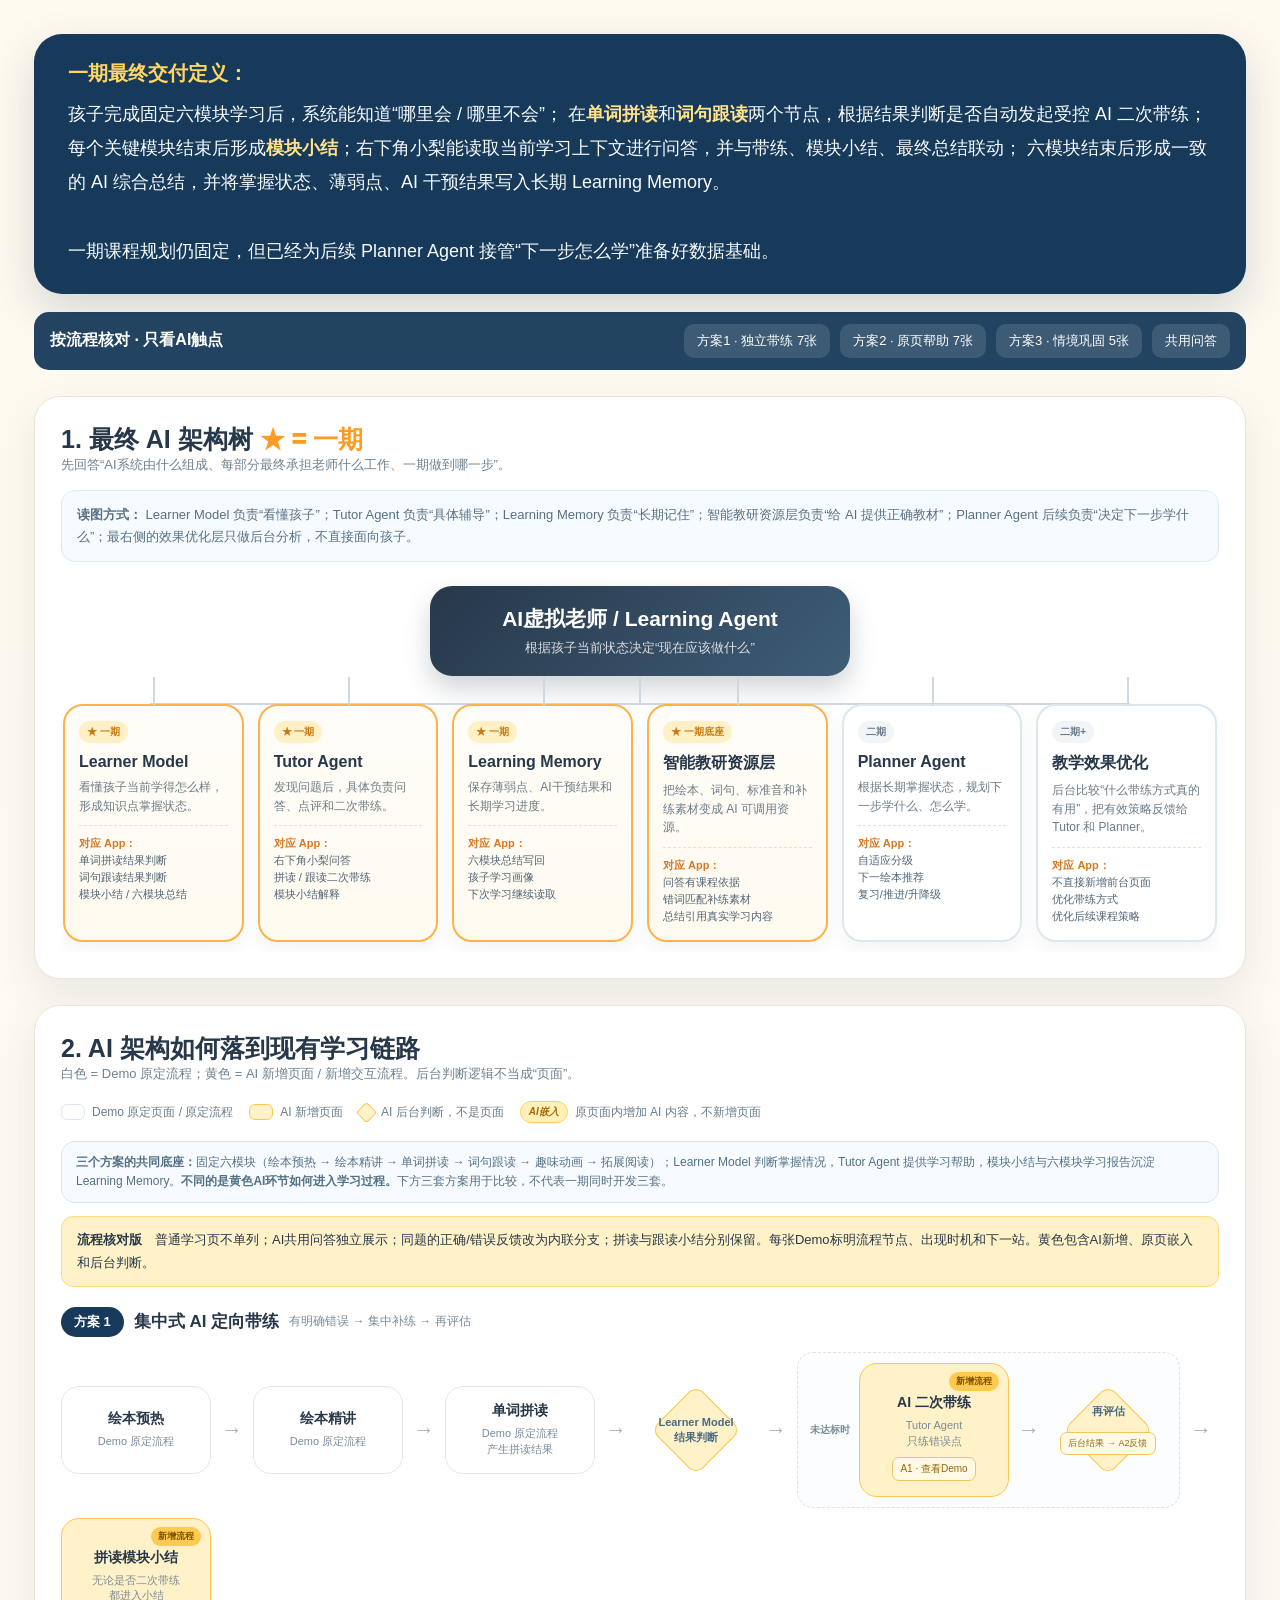
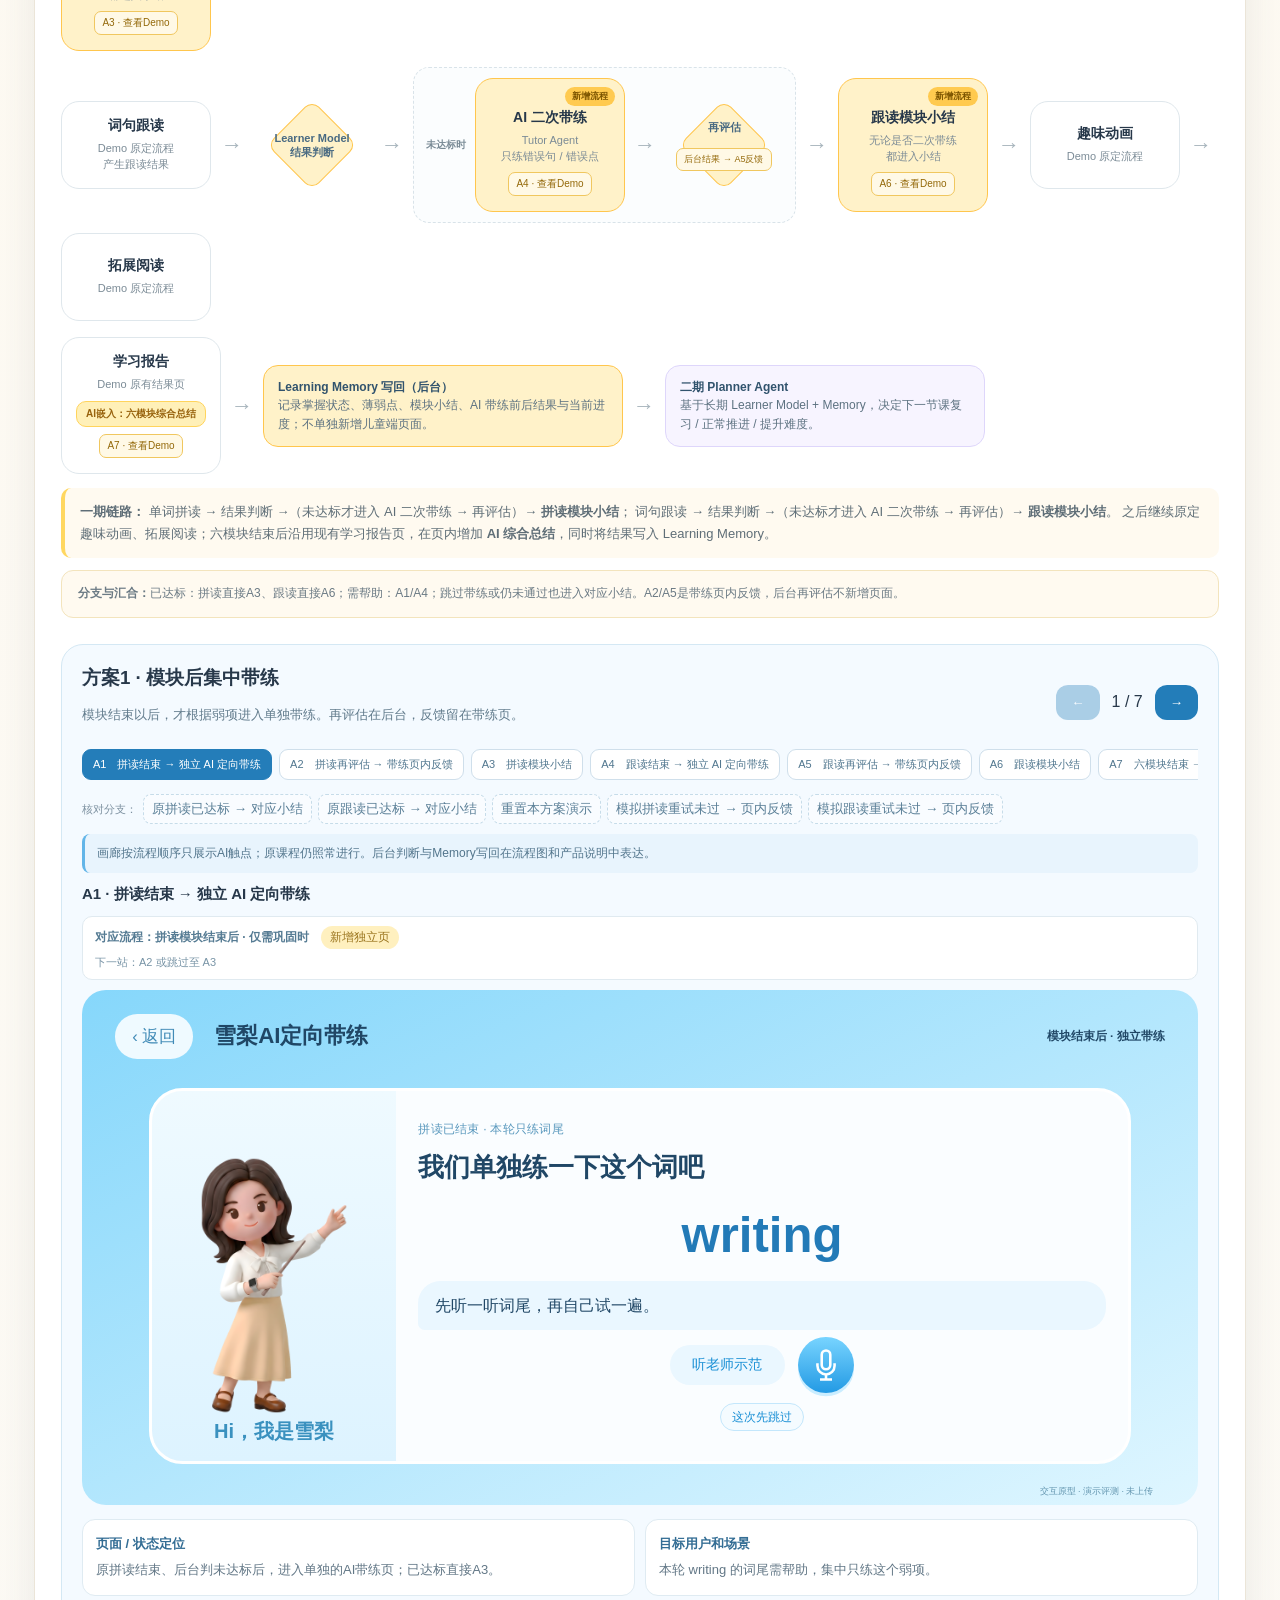
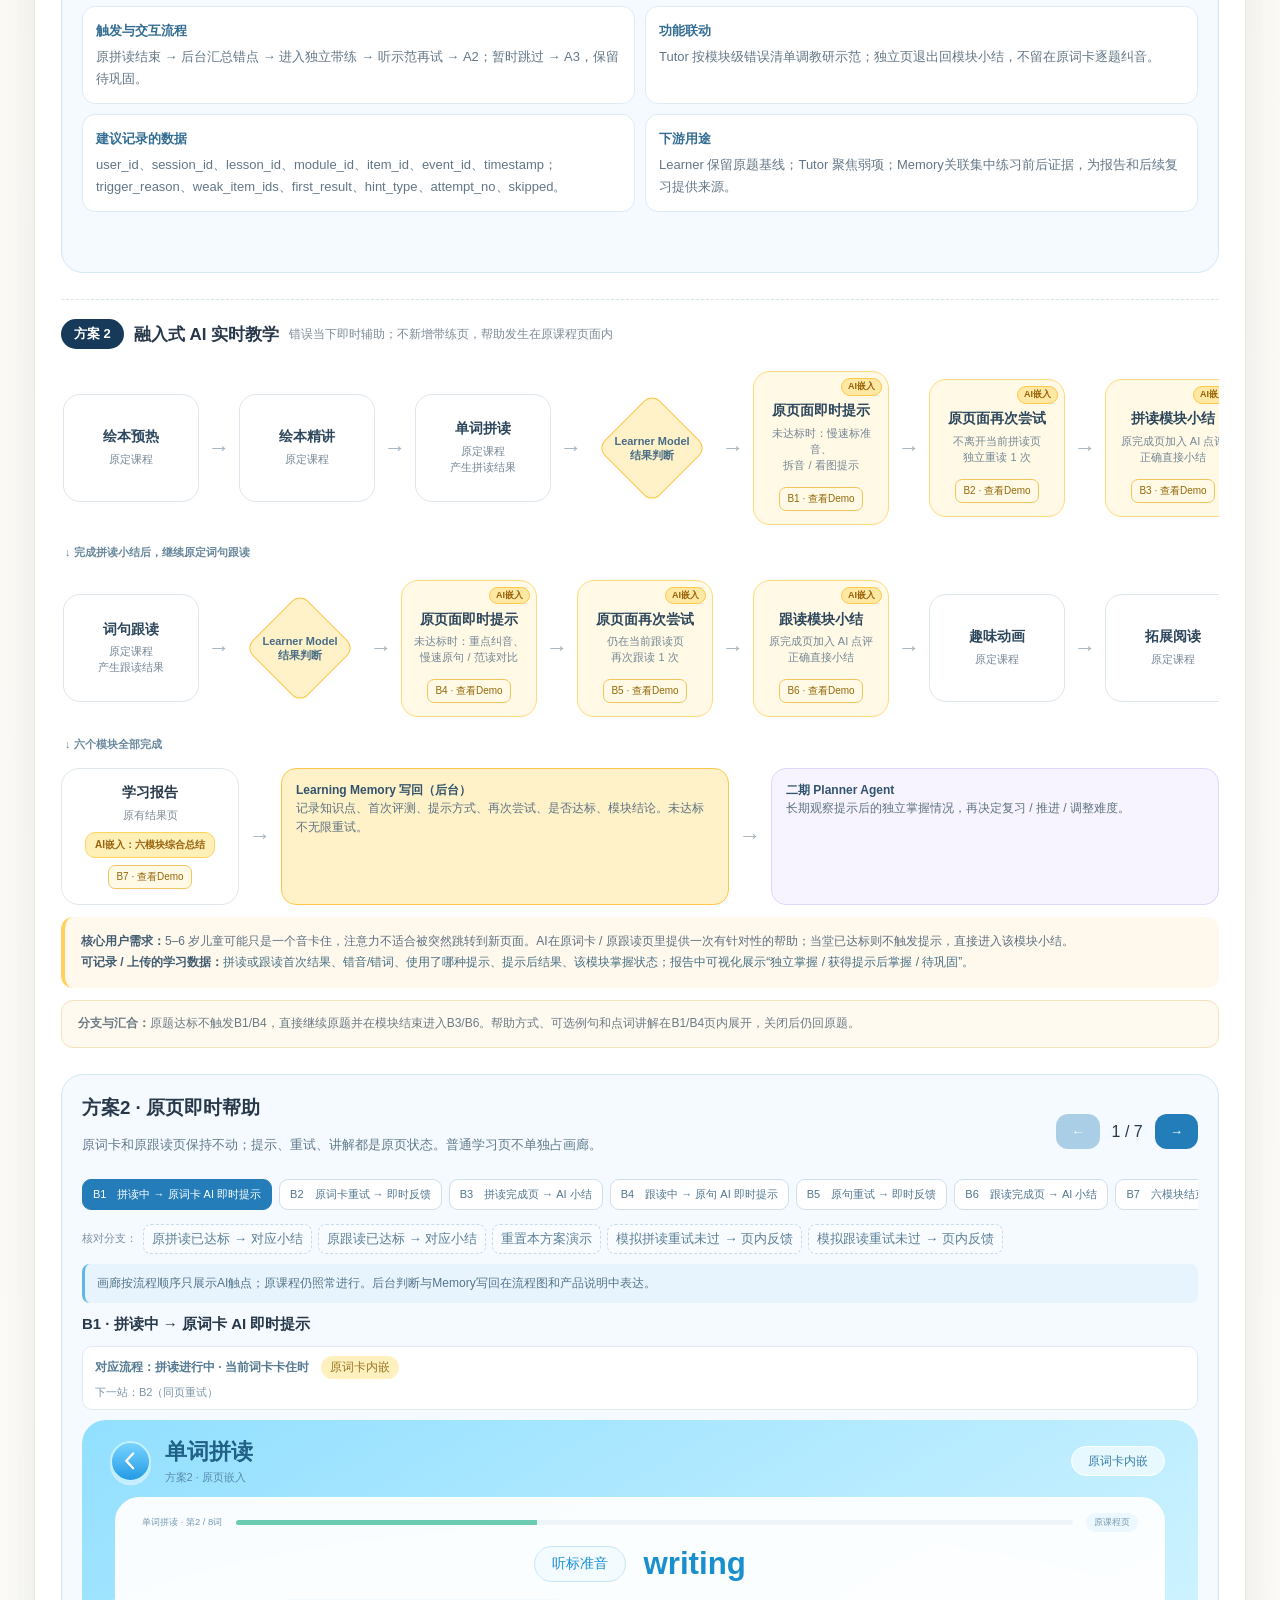
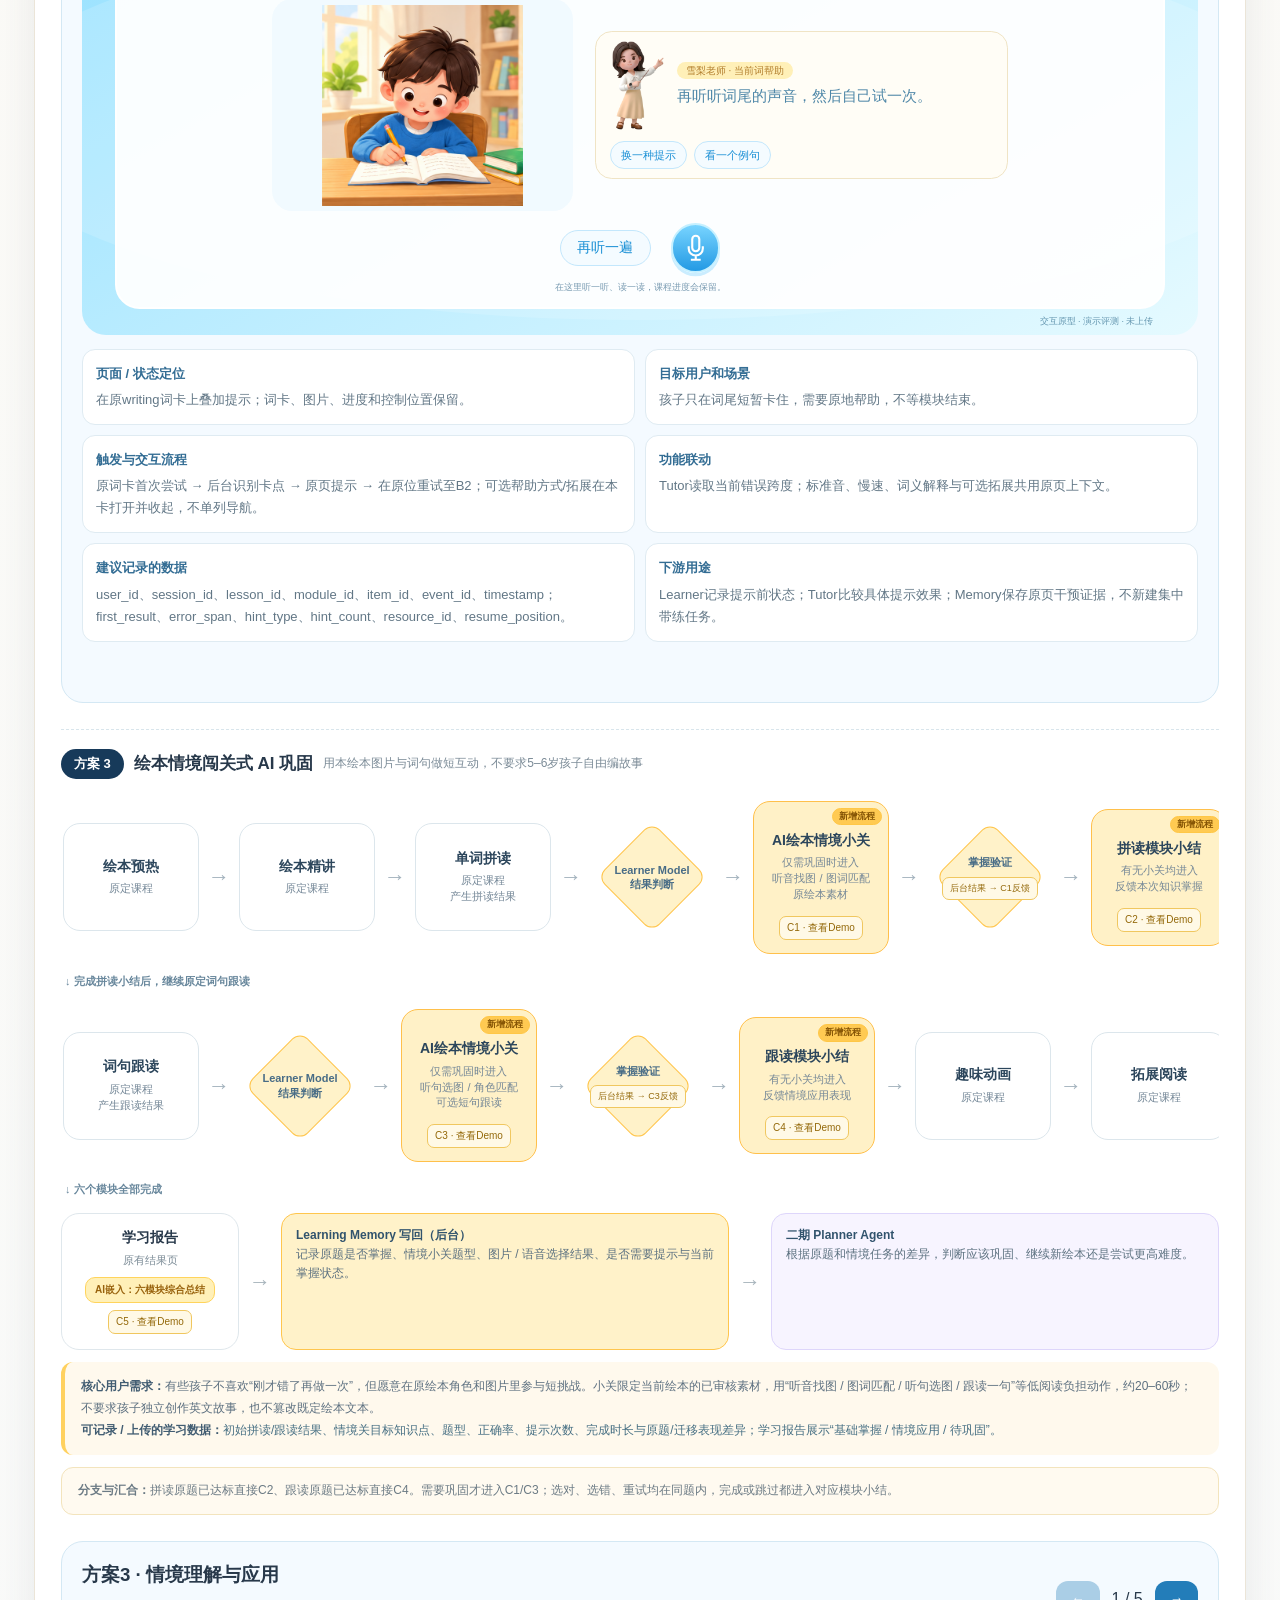
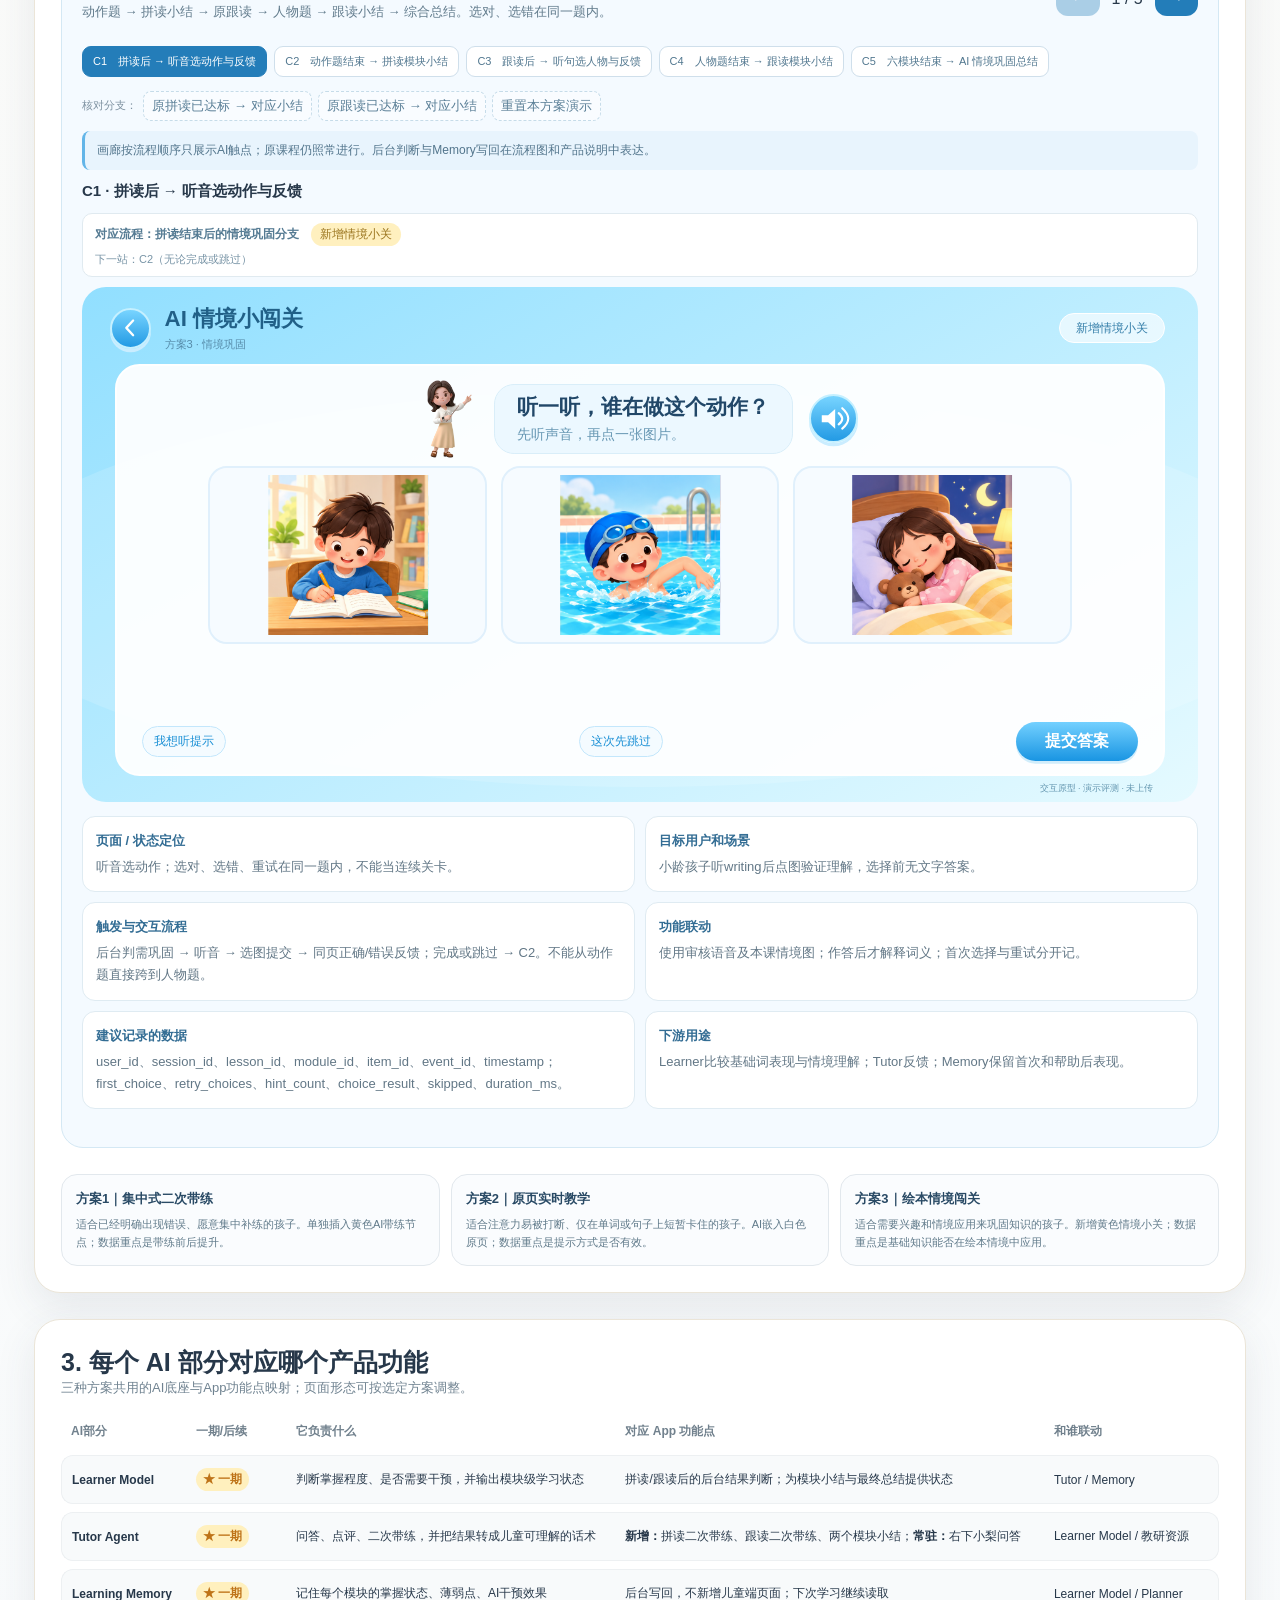
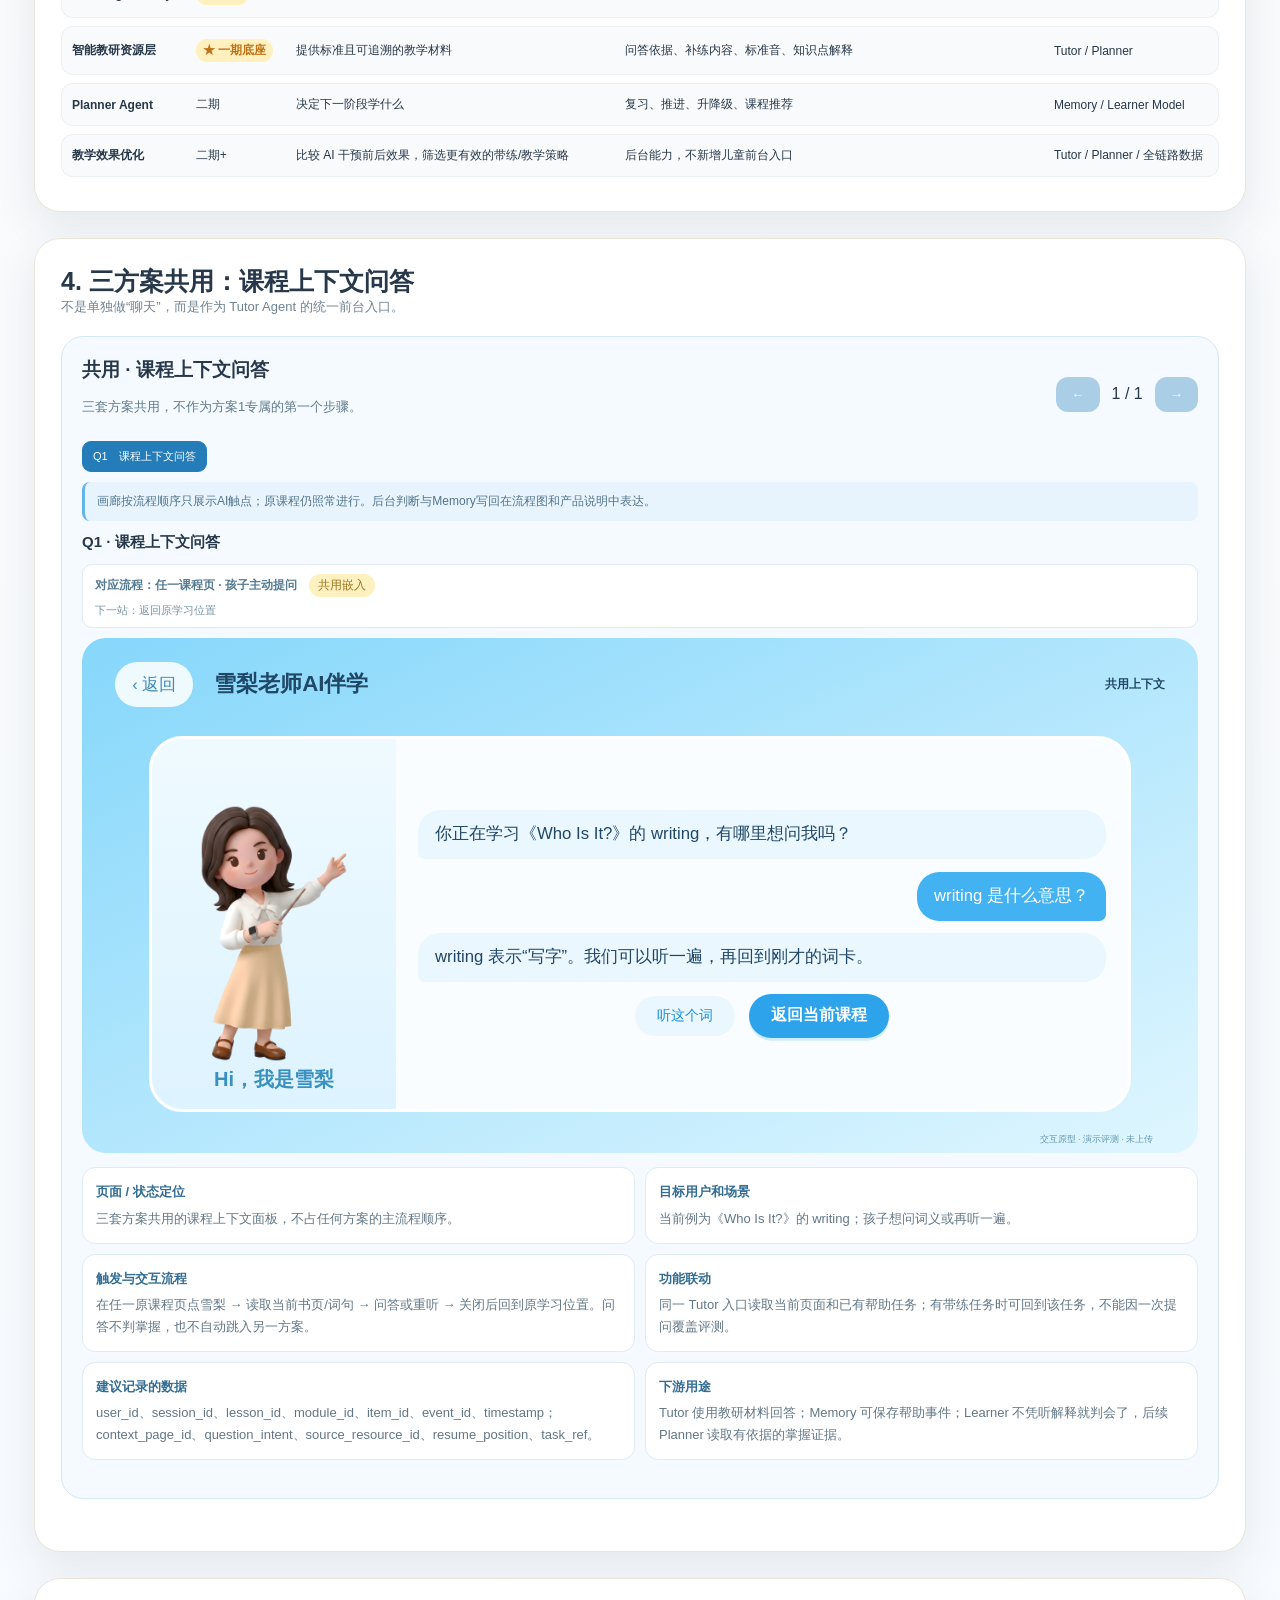
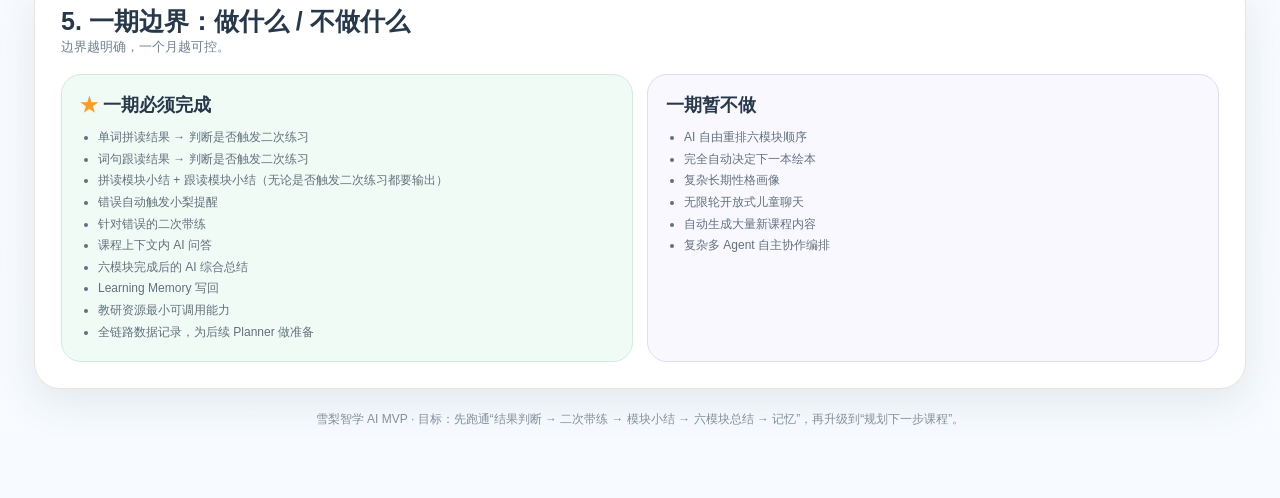
==== xueli-demo/index.html @ c73d0a91 "Align Xueli AI-only demos with flow nodes and distinguish standalone practice from inline support" ====
<!doctype html>
<html lang="zh-CN">
<head>
<meta charset="utf-8">
<meta name="viewport" content="width=device-width,initial-scale=1">
<title>雪梨智学 · AI伴读流程核对版</title>
<style>
:root{
  --bg:#fffaf0;--paper:#fff;--ink:#27384a;--muted:#6f8290;
  --orange:#ff8a4c;--yellow:#ffd760;--green:#5ecb9d;--blue:#5bb8f3;
  --purple:#9a87f5;--line:#eadfc8;--soft:#fff3cf;--shadow:0 14px 40px rgba(54,70,88,.10);
}
*{box-sizing:border-box}
body{margin:0;background:linear-gradient(180deg,#fffaf0,#f7fbff);font-family:-apple-system,BlinkMacSystemFont,"PingFang SC","Microsoft YaHei",sans-serif;color:var(--ink)}
.page{max-width:1440px;margin:0 auto;padding:34px 34px 70px}
.hero{background:linear-gradient(135deg,#fff5cf,#fffdf8 48%,#eef9ff);border:1px solid #f0e4c7;border-radius:28px;padding:30px 34px;box-shadow:var(--shadow)}
.kicker{font-size:13px;font-weight:900;color:#d88730;letter-spacing:.08em}
h1{font-size:34px;margin:8px 0 12px;line-height:1.2}
.hero p{margin:0;max-width:1050px;line-height:1.8;color:#536779;font-size:16px}
.principles{display:grid;grid-template-columns:repeat(4,1fr);gap:12px;margin-top:22px}
.principle{background:rgba(255,255,255,.85);border:1px solid #eee4d2;border-radius:18px;padding:15px}
.principle b{display:block;font-size:14px;margin-bottom:5px}.principle span{font-size:12px;line-height:1.55;color:#6b7b88}
.star{color:#ff9b21;font-weight:1000}
.section{margin-top:26px;background:#fff;border:1px solid #ebe5d8;border-radius:26px;padding:26px;box-shadow:var(--shadow)}
.section-title{display:flex;align-items:flex-end;justify-content:space-between;gap:16px;margin-bottom:18px}
.section-title h2{margin:0;font-size:25px}.section-title p{margin:0;color:var(--muted);font-size:13px}
.tree-wrap{overflow:auto;padding:6px 2px 10px}
.tree{min-width:1120px;display:flex;flex-direction:column;align-items:center}
.root{width:420px;text-align:center;background:linear-gradient(135deg,#27384a,#3e5d77);color:#fff;border-radius:22px;padding:19px 24px;box-shadow:0 12px 26px rgba(39,56,74,.22)}
.root b{font-size:21px}.root small{display:block;margin-top:6px;opacity:.82}
.trunk{width:2px;height:28px;background:#cfd8df}
.branches{position:relative;display:grid;grid-template-columns:repeat(6,1fr);gap:14px;width:100%}
.branches:before{content:"";position:absolute;left:7.5%;right:7.5%;top:-1px;height:2px;background:#cfd8df}
.node{position:relative;background:#fff;border:2px solid #dde7ec;border-radius:20px;padding:15px 14px;min-height:190px;transition:.18s;box-shadow:0 8px 18px rgba(55,78,95,.06)}
.node:before{content:"";position:absolute;left:50%;top:-29px;width:2px;height:28px;background:#cfd8df}
.node.mvp{border-color:#ffb247}.node{cursor:default}
.node .phase{display:inline-block;font-size:10px;border-radius:999px;padding:4px 8px;background:#f2f5f7;color:#6a7b89;font-weight:900}
.node.mvp .phase{background:#fff0c5;color:#c87913}.node.mvp{background:linear-gradient(180deg,#fffdf8,#fffaf0)}
.node h3{font-size:16px;margin:10px 0 7px}.node p{font-size:12px;color:#6c7b87;line-height:1.55;margin:0}
.node .map{margin-top:10px;padding-top:9px;border-top:1px dashed #e6dfd3;font-size:11px;color:#4f6475;line-height:1.55}
.node .map b{color:#d67823}
.detail{margin-top:16px;border-radius:18px;background:#f8fbfd;border:1px solid #e3edf2;padding:17px 19px}
.detail b{font-size:15px}.detail p{margin:7px 0 0;line-height:1.7;color:#5f7383;font-size:13px}

.chain{display:grid;grid-template-columns:repeat(19,minmax(110px,1fr));gap:8px;align-items:stretch;overflow:auto;padding-bottom:6px}
.step{position:relative;min-width:110px;border-radius:16px;padding:13px 10px;background:#f7fafb;border:1px solid #e5ecef;text-align:center;font-size:12px;font-weight:800}
.step small{display:block;margin-top:5px;color:#7d8b95;font-weight:600;line-height:1.4}
.step.ai{background:#fff4d6;border-color:#ffd978}.step.future{background:#f2efff;border-color:#d7cffd}
.arrow{display:grid;place-items:center;color:#a7b2ba;font-size:20px;min-width:18px}
.loop-note{margin-top:14px;background:#fffaf0;border-left:4px solid var(--yellow);padding:13px 15px;border-radius:10px;font-size:13px;line-height:1.7;color:#5f6e77}

.grid2{display:grid;grid-template-columns:1.1fr .9fr;gap:18px}
.card{border:1px solid #e8e6df;border-radius:20px;padding:18px;background:#fff}
.card h3{margin:0 0 10px;font-size:18px}.card p{color:#657684;line-height:1.7;font-size:13px}
.state-row{display:flex;gap:9px;flex-wrap:wrap;margin:12px 0}
.state-btn{border:1px solid #e5d9bd;background:#fffaf0;border-radius:14px;padding:8px 10px;font-weight:800;font-size:12px;cursor:pointer}
.state-btn.active{background:#ffd969;border-color:#f2b937}
.phone{background:linear-gradient(180deg,#dff5ff,#fff5d7);border:8px solid #313b42;border-radius:30px;padding:16px;min-height:350px;position:relative;overflow:hidden}
.lesson-box{height:205px;border-radius:22px;background:#fff;display:grid;place-items:center;border:1px solid #e8eff2;color:#6f8391;font-weight:900}
.pear{position:absolute;right:18px;bottom:20px;width:82px;height:82px;border-radius:50%;background:linear-gradient(145deg,#ffe86f,#ffb44c);display:grid;place-items:center;font-size:40px;box-shadow:0 10px 22px rgba(147,100,39,.18);cursor:pointer}
.badge{position:absolute;right:72px;bottom:82px;max-width:250px;background:#fff;border:1px solid #eadfca;border-radius:16px 16px 4px 16px;padding:10px 12px;font-size:12px;line-height:1.5;box-shadow:0 8px 18px rgba(50,70,85,.12)}
.chat{position:absolute;right:17px;bottom:110px;width:300px;background:#fff;border-radius:18px;padding:13px;border:1px solid #eadfca;box-shadow:0 14px 26px rgba(50,70,85,.15);display:none}
.chat.on{display:block}.chat b{font-size:13px}.msg{margin-top:8px;background:#fff4d8;border-radius:13px;padding:9px;font-size:12px;line-height:1.5}.chips{display:flex;gap:6px;margin-top:8px}.chip{background:#f5f7f8;border-radius:999px;padding:6px 8px;font-size:10px}

.map-table{width:100%;border-collapse:separate;border-spacing:0 8px;font-size:12px}
.map-table th{text-align:left;color:#71818d;padding:0 10px 7px}
.map-table td{padding:12px 10px;background:#f8fafb;border-top:1px solid #edf0f2;border-bottom:1px solid #edf0f2}
.map-table td:first-child{border-left:1px solid #edf0f2;border-radius:12px 0 0 12px;font-weight:900}
.map-table td:last-child{border-right:1px solid #edf0f2;border-radius:0 12px 12px 0}
.mvp-tag{display:inline-block;background:#fff0be;color:#be7318;border-radius:999px;padding:3px 7px;font-weight:900}

.risks{display:grid;grid-template-columns:repeat(3,1fr);gap:12px}
.risk{border-radius:17px;background:#fafbfc;border:1px solid #e8ecef;padding:15px}
.risk b{font-size:14px}.risk p{font-size:12px;line-height:1.55;color:#6d7d88;margin:7px 0 0}
.risk strong{color:#c56e21}

.timeline{display:grid;grid-template-columns:repeat(4,1fr);gap:10px}
.week{border:1px solid #e7e3da;border-radius:18px;padding:16px;background:#fff}
.week .num{font-size:11px;color:#c97924;font-weight:900}.week h3{margin:6px 0 9px;font-size:16px}.week p{font-size:12px;line-height:1.6;color:#687a87;margin:0}
.scope{display:grid;grid-template-columns:1fr 1fr;gap:14px}
.scope .yes{background:#f0fbf6;border-color:#cdeedd}.scope .no{background:#faf8ff;border-color:#e1dafa}
.scope ul{margin:9px 0 0;padding-left:18px;color:#60717d;font-size:12px;line-height:1.8}

.footer{margin-top:22px;text-align:center;color:#81909a;font-size:12px}
@media(max-width:980px){
 .principles,.grid2,.risks,.timeline,.scope{grid-template-columns:1fr}
 .page{padding:18px}.section{padding:18px}
}

.delivery-hero{
  background:#173a5a!important;color:#fff;border:none!important;
  box-shadow:0 18px 45px rgba(23,58,90,.18)!important;
  padding:26px 34px!important;
}
.delivery-title{font-size:20px;font-weight:1000;margin-bottom:10px}
.delivery-copy{font-size:18px;line-height:1.9;color:#f7fbff}
.delivery-copy strong{color:#ffe28a}
.delivery-hero .star{color:#ffd664}
.arch-pre-note{
  margin:-2px 0 18px;padding:13px 15px;border-radius:14px;
  background:#f6fbff;border:1px solid #dbeaf3;color:#587083;
  font-size:13px;line-height:1.7
}
.analytics-note{
  margin-top:9px;padding:9px 10px;border-radius:11px;background:#f7f5ff;
  border:1px solid #e2dcff;color:#6e6598;font-size:11px;line-height:1.55
}


.flow-legend{display:flex;gap:16px;flex-wrap:wrap;align-items:center;margin:2px 0 18px;font-size:12px;color:#6b7c88}
.legend-item{display:flex;align-items:center;gap:7px}
.legend-box{width:24px;height:16px;border-radius:6px;border:1.5px solid #dfe7ec;background:#fff}
.legend-box.ai-new{background:#fff2c9;border-color:#ffc64d}
.legend-diamond{width:15px;height:15px;transform:rotate(45deg);border:1.5px solid #aac1d2;background:#eef7fc;border-radius:3px}
.legend-chip{padding:3px 8px;border-radius:999px;background:#fff0b8;border:1px solid #ffd45c;color:#a76b0c;font-size:10px;font-weight:900}

.flowmap{display:flex;flex-direction:column;gap:16px}
.flow-row{display:flex;align-items:center;gap:10px;flex-wrap:wrap}
.flow-page{position:relative;min-width:150px;min-height:88px;padding:15px 14px;border-radius:18px;background:#fff;border:1.5px solid #dfe7ec;display:flex;flex-direction:column;align-items:center;justify-content:center;text-align:center}
.flow-page b{font-size:14px}.flow-page small{font-size:11px;color:#7b8b96;margin-top:6px;line-height:1.45}
.flow-page.ai-new{background:#fff2c9;border-color:#ffc64d}
.flow-page .new-tag{position:absolute;right:9px;top:8px;padding:3px 7px;border-radius:999px;background:#ffca4f;color:#7d5500;font-size:9px;font-weight:1000}
.flow-arrow{font-size:22px;color:#a8b5bd;font-weight:700}
.logic-wrap{display:flex;align-items:center;gap:8px}
.logic-node{width:118px;min-height:78px;display:grid;place-items:center;text-align:center;padding:10px;position:relative;color:#496a82;font-size:11px;font-weight:800}
.logic-node:before{content:"";position:absolute;width:62px;height:62px;background:#eef7fc;border:1.5px solid #aac1d2;border-radius:10px;transform:rotate(45deg);z-index:0}
.logic-node span{position:relative;z-index:1;line-height:1.35}
.branch-box{display:flex;align-items:center;gap:9px;flex-wrap:wrap;padding:10px 12px;border:1px dashed #d9e3e9;border-radius:16px;background:#fbfdfe}
.branch-label{font-size:10px;color:#7a8b96;font-weight:900}
.embed-page{background:#fff;border:1.5px solid #dfe7ec}
.embed-ai{margin-top:8px;padding:5px 9px;border-radius:10px;background:#fff0b8;border:1px solid #ffd45c;color:#98620d;font-size:10px;font-weight:900}
.backend-strip{display:grid;grid-template-columns:1fr 1fr;gap:10px;margin-top:3px}
.backend-box{border-radius:15px;padding:12px 14px;background:#f4f8fb;border:1px solid #dce8ef;font-size:12px;color:#5d7281;line-height:1.55}
.backend-box b{color:#31536d}
@media(max-width:900px){.backend-strip{grid-template-columns:1fr}.flow-page{min-width:138px}}


/* 新增：方案2 / 方案3。全部为原生HTML流程图，可缩放/可复制文本 */
.scheme-caption{display:flex;align-items:center;gap:10px;flex-wrap:wrap;margin:13px 0 15px}
.scheme-number{display:inline-flex;align-items:center;gap:5px;background:#173a5a;color:#fff;border-radius:999px;padding:6px 13px;font-weight:900;font-size:13px}
.scheme-caption strong{font-size:17px}
.scheme-caption .mini-desc{font-size:12px;color:#7b8b97}
.scheme-comparison-note{border:1px solid #dce7ee;background:#f7fbff;color:#537184;border-radius:14px;padding:11px 14px;line-height:1.6;font-size:12px;margin-bottom:13px}
.scheme-separator{border:0;border-top:1px dashed #d8e5ec;margin:24px 0 19px}
.alt-diagram{display:flex;flex-direction:column;gap:17px}
.alt-row{display:flex;flex-wrap:nowrap;align-items:center;gap:9px;overflow-x:auto;padding:7px 2px 11px;scrollbar-color:#d6e5ed transparent}
.alt-node{flex:1 0 0;min-width:136px;min-height:108px;display:flex;align-items:center;justify-content:center;flex-direction:column;text-align:center;gap:6px;position:relative;background:#fff;border:1.5px solid #dce6ec;border-radius:17px;padding:13px 9px}
.alt-node b{font-size:14px;line-height:1.25;color:#2c465c}
.alt-node small{color:#748797;font-size:11px;line-height:1.45;font-weight:500}
.alt-node.embed-card{border-color:#dce6ec;background:#fff}
.alt-node.new-card{background:#fff1c7;border-color:#ffc04b}
.alt-node.softer{background:#f8fbfd}
.alt-node .mark{position:absolute;top:6px;right:6px;display:block;background:#ffe7a4;color:#986108;border:1px solid #ffc746;padding:2px 6px;border-radius:99px;font-size:9px;line-height:1.3;font-weight:900}
.alt-node .mark.new{background:#ffca52;color:#855405}
.alt-node .node-note{font-size:10px;color:#6f8190;line-height:1.35}
.alt-arrow{flex:0 0 19px;font-size:22px;color:#a4b3be;text-align:center;font-weight:900}
.alt-diamond{flex:0 0 122px;min-width:122px;display:flex;justify-content:center;align-items:center;min-height:112px;position:relative}
.alt-diamond:before{content:"";width:76px;height:76px;border:1.8px solid #a7c3d5;background:#edf7fc;transform:rotate(45deg);border-radius:11px;position:absolute}
.alt-diamond span{font-weight:900;font-size:11px;line-height:1.3;text-align:center;color:#486c86;position:relative;z-index:1}
.alt-choice{padding:7px;border:1px dashed #d0dfeb;background:#fbfdff;border-radius:17px;display:flex;gap:9px;align-items:center;flex:2 0 0;min-width:300px}
.alt-choice .alt-node{min-width:137px}
.alt-choice .alt-diamond{flex-basis:94px;min-width:94px}
.alt-condition{flex:0 0 40px;font-size:10px;color:#788e9f;font-weight:800;line-height:1.3}
.alt-foot{display:flex;align-items:stretch;gap:10px;flex-wrap:wrap;padding-top:3px}
.alt-foot .flow-page{min-width:178px;min-height:102px}
.alt-foot .backend-box{flex:1;min-width:230px;max-width:none}
.alt-foot .flow-arrow{align-self:center}
.alt-note{margin:12px 0 0;padding:14px 16px;background:#fff9ed;border-left:4px solid #ffd15f;border-radius:12px;color:#5d7080;font-size:12px;line-height:1.8}
.alt-note b{color:#425d72}
.alt-note .data-row{margin-top:5px;color:#466f83}
.comparison-matrix{display:grid;grid-template-columns:repeat(3,minmax(0,1fr));gap:11px;margin-top:18px}
.comparison-matrix>div{padding:14px;border:1px solid #e2e8ed;border-radius:16px;background:#fafcfe}
.comparison-matrix b{font-size:13px;color:#294a65}
.comparison-matrix p{font-size:11px;line-height:1.65;color:#607a8a;margin:7px 0 0}
.flow-continuation{font-size:11px;color:#68879c;font-weight:700;margin:-8px 0 -4px 4px}
@media(max-width:1100px){.alt-row{gap:7px}.alt-node{flex:0 0 152px}.alt-diamond{flex:0 0 110px;min-width:110px}.comparison-matrix{grid-template-columns:1fr}}
@media print{.alt-row{overflow:visible;flex-wrap:wrap}.alt-node{flex:1 0 130px}.scheme-separator{break-before:auto}.section{break-inside:avoid}}


.logic-node:before,.alt-diamond:before{background:#fff2c9!important;border-color:#ffc64d!important}
.backend-box:not([style*="f7f4ff"]){background:#fff2c9;border-color:#ffc64d}
.demo-gallery{margin:26px 0;background:#f4faff;border:1px solid #d4e8f4;border-radius:22px;padding:20px}
.demo-head{display:flex;justify-content:space-between;gap:16px;align-items:center}.demo-head h3{margin:0 0 7px}.demo-head p,.demo-disclaimer{font-size:13px;color:#617b8c;line-height:1.7}
.demo-nav{display:flex;align-items:center;gap:12px;white-space:nowrap}.demo-nav button,.jump{border:0;border-radius:12px;background:#237db9;color:white;padding:10px 15px;cursor:pointer}.demo-nav button:disabled{opacity:.35;cursor:default}
.demo-track{display:flex;gap:24px;overflow-x:auto;scroll-snap-type:x mandatory;overscroll-behavior-x:contain;padding:12px 0 18px;scrollbar-color:#6dbce9 #e2f2fc}
.demo-card{flex:0 0 100%;min-width:0;scroll-snap-align:start}.demo-caption{font-size:15px;margin:0 0 12px}.demo-screen{container-type:inline-size;aspect-ratio:19.5/9;border-radius:24px;background:linear-gradient(155deg,#86d7fb,#dff6ff);overflow:hidden;position:relative;color:#204766}
.d-top{height:18%;display:flex;align-items:center;padding:0 3%;gap:2%;font-size:2cqw;font-weight:800}.d-top button{font-size:1.5cqw;border:0;background:#effaff;border-radius:2cqw;padding:1cqw 1.5cqw;color:#418bb7;cursor:pointer}.d-top small{margin-left:auto;font-size:1.2cqw}
.d-panel{position:absolute;left:6%;right:6%;top:19%;bottom:8%;border:3px solid white;border-radius:3cqw;background:#fafdff;display:flex;overflow:hidden}.d-teacher{width:25%;background:linear-gradient(#effaff,#ddf3ff);display:flex;flex-direction:column;align-items:center;justify-content:flex-end;padding:1cqw;flex-shrink:0}.d-teacher img{height:23cqw;max-width:100%;object-fit:contain}.d-teacher b{font-size:1.8cqw;color:#3a91bf;margin:.4cqw}.d-content{flex:1;min-width:0;padding:2cqw;display:flex;flex-direction:column;justify-content:center;gap:1.2cqw;font-size:1.65cqw;line-height:1.6}.d-content h4{font-size:2.6cqw;margin:0}.bubble{background:#eaf7ff;border-radius:2cqw 2cqw 2cqw .6cqw;padding:1.2cqw 1.8cqw}.bubble.child{background:#43b2f2;color:white;align-self:flex-end;border-radius:2cqw 2cqw .6cqw 2cqw}.d-actions{display:flex;gap:1cqw;align-items:center;justify-content:center}.d-actions button{border:0;background:#2da3ec;color:white;border-radius:2cqw;padding:1cqw 2cqw;font-size:1.55cqw;cursor:pointer}.d-actions button.secondary{background:#e6f4fc;color:#4086b4}.d-actions .mic{border-radius:50%;width:5cqw;height:5cqw;padding:0;font-size:2cqw}.d-word{font-size:4.4cqw;text-align:center;font-weight:900;color:#227ab7}.d-sub{text-align:center;color:#6593b0;font-size:1.5cqw}.d-facts{display:flex;gap:1cqw}.d-facts>div{background:#eef8ff;border-radius:1.3cqw;flex:1;padding:1cqw;text-align:center}.d-facts b{display:block;font-size:2.4cqw;color:#2586bd}.d-feedback{min-height:2.4cqw;text-align:center;color:#258b67;font-size:1.5cqw}.d-progress{height:.6cqw;background:#e0eff7;border-radius:1cqw;overflow:hidden}.d-progress i{display:block;height:100%;width:75%;background:#5ecb9d}.demo-spec{display:grid;grid-template-columns:1fr 1fr;gap:10px;margin:14px 0 0}.demo-spec>div{background:white;border:1px solid #dfebf2;border-radius:13px;padding:13px;font-size:13px;line-height:1.7}.demo-spec dt{font-weight:800;color:#336d94;margin-bottom:4px}.demo-spec dd{margin:0;color:#627786;overflow-wrap:anywhere}.demo-spec code{font-size:12px}#demo-7 .d-content{gap:.7cqw;padding:1.5cqw 2cqw;font-size:1.5cqw}#demo-7 .d-content h4{font-size:2.3cqw}#demo-7 .d-facts>div{padding:.7cqw}#demo-7 .bubble{padding:.8cqw 1.3cqw}#demo-7 .d-feedback:empty{display:none}.demo-status{background:#fff2c9;border:1px solid #ffda7d;border-radius:12px;padding:12px 15px;font-size:13px;line-height:1.7;margin-bottom:20px}
@media(max-width:700px){.demo-head{display:block}.demo-nav{margin:12px 0}.demo-spec{grid-template-columns:1fr}.demo-gallery{padding:12px}.demo-screen{border-radius:12px}.d-panel{border-width:1px}.demo-head h3{font-size:18px}}

/* Full scheme 2 / 3 product gallery */
.legend-diamond{background:#fff2c9;border-color:#ffc64d}.alt-node.embed-card{background:#fff9e5;border-color:#ffda7a}.review-nav{position:sticky;top:0;z-index:25;background:#173a5af2;color:white;display:flex;align-items:center;gap:10px;flex-wrap:wrap;border-radius:15px;padding:12px 16px;margin:18px 0}.review-nav strong{margin-right:auto}.review-nav a{color:#fff;background:#ffffff20;padding:8px 13px;border-radius:10px;text-decoration:none;font-size:13px}.review-nav a:hover{background:#ffffff40}html{scroll-behavior:auto}.demo-gallery{scroll-margin-top:85px}.x-screen button{font:inherit;cursor:pointer;transition:.16s}.x-screen button:focus-visible{outline:3px solid #e9af29;outline-offset:2px}.x-screen button:disabled{opacity:.45;cursor:default}.x-screen{background:linear-gradient(150deg,#91dfff,#e5faff);font-size:1.45cqw}.x-screen:before{content:'';position:absolute;inset:20% -10% 3%;background:#ffffff25;border-radius:50%}.x-top{position:absolute;left:2.5%;right:3%;top:3%;height:10%;display:flex;align-items:center;gap:1.2cqw}.x-top>div{display:flex;flex-direction:column;gap:.25cqw}.x-top b{font-size:2cqw;color:#216087}.x-top small{font-size:1cqw;color:#578caa}.x-top-badge{margin-left:auto;border-radius:3cqw;padding:.5cqw 1.4cqw;border:1px solid #fff;background:#ffffffa0;color:#347ea9;font-size:1.1cqw}.x-circle{width:4.4cqw;height:4.4cqw;flex-shrink:0;border-radius:50%;border:2px solid #c5f0ff;background:linear-gradient(#78d4ff,#239ae4);color:#fff;display:inline-flex;align-items:center;justify-content:center;padding:.25cqw;box-shadow:0 .3cqw 0 #caedff}.x-circle svg{width:100%;height:100%}.x-top .x-circle{width:3.7cqw;height:3.7cqw}.x-body{position:absolute;inset:15% 3% 5%;border:2px solid #fff;border-radius:2.2cqw;background:#ffffffef;padding:1.2cqw 2.2cqw;display:flex;flex-direction:column;align-items:center;gap:.7cqw;overflow:hidden}.x-body>*{flex-shrink:0}.x-word{display:flex;align-items:center;justify-content:center;gap:1cqw;color:#1589d1;font-size:3.4cqw;line-height:1.2}.x-word.sentence{font-size:2.9cqw}.x-word .x-circle{width:3cqw;height:3cqw;background:#e4f5ff;color:#219be2;box-shadow:none;border:0}.x-art{width:29cqw;height:19.5cqw;display:flex;align-items:center;justify-content:center;overflow:hidden;border-radius:1.8cqw}.x-art>svg{height:100%;max-width:100%}.x-art.single{height:20cqw}.x-controls{display:flex;justify-content:center;align-items:center;gap:2cqw}.x-controls .x-circle:last-child{width:5.3cqw;height:5.3cqw}.x-quiet{font-size:1cqw;color:#588da8;text-align:center}.x-hint{display:flex;align-items:center;gap:.8cqw;background:#fffdf7;border:1px solid #efe2bd;border-radius:1.3cqw;padding:.5cqw 1cqw;width:62cqw;min-height:8cqw}.x-teacher{object-fit:contain;max-width:100%;height:18cqw}.x-teacher.small{height:8cqw;width:5cqw;object-fit:contain;flex-shrink:0}.x-tag{display:inline-block;font-size:.9cqw;background:#fff0b8;color:#b37f2e;border-radius:1cqw;padding:.15cqw .8cqw}.x-hint p{font-size:1.25cqw;line-height:1.6;margin:.3cqw 0;color:#477d9d}.x-hint>div{flex:1}.x-hint .x-circle{width:2.8cqw;height:2.8cqw;background:#e3f5ff;color:#2d9ae0;box-shadow:none;border:0}.x-wave{height:3.5cqw;width:38cqw;background:#edfaff;border-radius:3cqw;display:flex;align-items:center;justify-content:center;gap:.4cqw;padding:.3cqw}.x-wave i{height:var(--h);width:.3cqw;border-radius:.3cqw;background:#48baf5}.x-wave.green i{background:#43c69d}.x-result{width:61cqw;background:#edffed;border:1px solid #a4dca3;border-radius:1.6cqw;display:flex;align-items:center;padding:.4cqw 1cqw;gap:1.5cqw}.x-result strong{font-size:1.8cqw;color:#269b77}.x-result p{margin:.5cqw 0;color:#4f9a87;font-size:1.2cqw}.x-result>span{margin-left:auto;font-size:3cqw;color:#ffd561}.x-sentence-box{display:flex;align-items:center;justify-content:space-evenly;background:#eefaff;border-radius:1.2cqw;width:62cqw;padding:1cqw;font-size:2cqw;font-weight:700}.x-split{display:flex;align-items:center;gap:2cqw}.x-split .x-art{width:30cqw;height:18cqw}.x-split .x-hint{width:41cqw;align-items:center}.x-split .x-hint p{font-size:1.1cqw}.x-split .x-teacher{width:5cqw}.x-inline-teacher{display:flex;gap:1cqw;align-items:center}.x-inline-teacher h4{margin:0;font-size:1.9cqw}.x-inline-teacher p{margin:.5cqw 0;color:#5991af}.x-explain,.x-mode-dialog{width:66cqw;background:#fff;border:1px solid #b6dcf2;border-radius:2cqw;box-shadow:0 1cqw 2cqw #34779c18;padding:.7cqw 2cqw;text-align:center}.x-inline-teacher b{font-size:1.6cqw}.x-tokens{display:flex;gap:1cqw;justify-content:center}.x-tokens button{border:0;background:#effaff;color:#1886c5;font-size:2cqw;border-radius:1cqw;padding:.6cqw 2cqw}.x-tokens small{display:block;color:#7292a6;font-size:1cqw;margin-top:.4cqw}.x-explanation{font-size:1.25cqw;min-height:2.6cqw;margin:.7cqw 0;color:#3c7193}.x-primary{border:0;border-radius:2cqw;background:linear-gradient(#73d0ff,#1995e2);color:white;font-weight:800!important;font-size:1.4cqw!important;padding:.8cqw 2.6cqw;box-shadow:0 .25cqw 0 #d1edfb}.x-soft{border:1px solid #c3e7fc;border-radius:2cqw;background:#f4fbff;color:#198fd5;font-size:1.25cqw!important;padding:.7cqw 1.5cqw}.x-modes{display:grid;grid-template-columns:repeat(4,1fr);gap:1cqw}.x-modes button{background:#f7fcff;border:1px solid #d2eaf9;border-radius:1cqw;color:#367b9f;padding:.7cqw .3cqw;display:flex;align-items:center;flex-direction:column;font-size:1.2cqw;gap:.4cqw}.x-modes svg,.x-modes span{height:3cqw;width:3cqw;font-size:2.4cqw;color:#1ca7e7}.x-modes button.selected{background:#dff3ff;border-color:#30a7ee}.x-mode-answer{color:#4a83a3;font-size:1.3cqw;margin-top:1cqw;min-height:3.7cqw}.x-live{display:none;position:absolute;bottom:5.7%;left:15%;right:15%;background:#fff8df;color:#657d8d;border:1px solid #f3d977;border-radius:1cqw;padding:.5cqw 1.2cqw;text-align:center;font-size:1.05cqw;z-index:8}.x-live.on{display:block}.x-demo-watermark{position:absolute;right:4%;bottom:1.4%;font-size:.85cqw;color:#6597b0}.x-task-prompt{display:flex;align-items:center;justify-content:center;gap:1.5cqw;width:100%;height:8cqw}.x-task-prompt>div{background:#ecf8ff;border:1px solid #d9eef9;border-radius:1.8cqw;padding:.8cqw 2cqw}.x-task-prompt h4{font-size:1.9cqw;margin:0;color:#214768}.x-task-prompt p{font-size:1.25cqw;margin:.4cqw 0 0;color:#6898b4}.x-choices{display:flex;gap:1.2cqw;justify-content:center;width:100%}.x-choice{border:2px solid #e0f0fc;padding:.65cqw;border-radius:1.7cqw;background:#f6fbff;width:28%;height:17cqw;display:flex;align-items:center;justify-content:center}.x-choice>svg{width:100%;height:100%}.x-choice.selected{border-color:#38adf0;box-shadow:0 0 0 .3cqw #cef0ff;background:#e8f7ff}.x-choice.correct{border-color:#4cc697;box-shadow:0 0 0 .3cqw #ddf9e9}.x-choice.wrong{border-color:#f2b07e;background:#fff6ec}.x-task-actions{display:flex;align-items:center;justify-content:space-between;width:100%;gap:1cqw;margin-top:auto}.x-task-feedback{font-size:1.1cqw;line-height:1.5;color:#5588a5;flex:1;text-align:center}.x-feedback-note{padding:.5cqw 2cqw;background:#edfcf4;border-radius:1cqw;font-size:1.3cqw;color:#328d6b}.x-feedback-note.gentle{background:#fff9e8;color:#a57e3d;font-size:1.1cqw}.x-person-layout{display:flex;gap:1.6cqw;width:100%;height:100%}.x-story-cover{width:27%;display:flex;align-items:center;justify-content:center}.x-story-cover img{max-width:100%;height:26cqw;object-fit:contain;border-radius:1cqw}.x-person-task{flex:1;min-width:0;display:flex;flex-direction:column;align-items:center;gap:.8cqw}.x-person-task .x-task-prompt{justify-content:flex-start;gap:.6cqw;height:7cqw}.x-person-task .x-task-prompt .x-teacher{height:7cqw;width:5cqw}.x-person-task .x-task-prompt h4{font-size:1.45cqw}.x-person-task .x-task-prompt p{font-size:1cqw}.x-person-task .x-task-prompt>div{padding:.6cqw 1cqw}.x-person-task .x-task-prompt .x-circle{width:3.6cqw;height:3.6cqw}.x-person-task .x-choice{width:32%;height:15cqw}.x-person-task .x-task-feedback{font-size:.95cqw}.x-person-task .x-primary{padding:.7cqw 1.7cqw}.x-person-done{display:flex;align-items:center;gap:2cqw}.x-person-done .x-art{height:14cqw;width:22cqw}.x-person-done b{font-size:2.6cqw}.x-person-done p{font-size:1.8cqw;color:#3786b3}.x-person-done span{font-size:1cqw;color:#81a3b5}.x-center{text-align:center}.x-module-result{width:70cqw;display:flex;flex-direction:column;justify-content:center;gap:1.1cqw}.x-module-result h4{font-size:2.5cqw}.x-module-result p{font-size:1.3cqw}.x-module-result .bubble{font-size:1.4cqw}.x-metrics{display:flex;gap:.7cqw}.x-metrics>div{background:#eaf7ff;border-radius:1.1cqw;flex:1;padding:.8cqw;text-align:center}.x-metrics b{color:#1e92ce;display:block;font-size:1.9cqw}.x-metrics small{font-size:1cqw;color:#6e9ab3}.x-report{display:flex;width:100%;height:100%;gap:1cqw}.x-body.reportbody{padding:0;background:transparent;border:0;border-radius:0;inset:15% 3% 5%}.x-report-left,.x-report-chat,.x-data-panel{background:#ffffffef;border:1px solid #fff;border-radius:1.8cqw;padding:1.4cqw}.x-report-left{width:56%;display:flex;flex-direction:column;gap:.65cqw}.x-report-right{flex:1;min-width:0;display:flex;flex-direction:column;gap:.7cqw}.x-report-chat{flex:1;min-height:0;padding:1cqw 1.4cqw;display:flex;flex-direction:column;gap:.7cqw}.x-book-head{display:flex;align-items:center;gap:1.2cqw}.x-book-head img{width:4.8cqw;height:5.5cqw;object-fit:contain;border-radius:.3cqw}.x-book-head div{display:flex;flex-direction:column;gap:.25cqw}.x-book-head small{font-size:.85cqw;color:#7b9eb3}.x-book-head b{font-size:1.6cqw;color:#1c6e9e}.x-book-head span{font-size:1.25cqw;color:#efb237}.x-report h5{font-size:1.1cqw;color:#286f99;margin:0}.x-report .x-metrics>div{padding:.5cqw}.x-report .x-metrics b{font-size:1.65cqw}.x-report .x-metrics small{font-size:.85cqw}.x-vocab{display:flex;flex-wrap:wrap;gap:.35cqw}.x-vocab span{font-size:.8cqw;border:1px solid #d1eafa;background:#f0faff;border-radius:1cqw;padding:.25cqw .55cqw;color:#3782ac}.x-report-note{border-radius:.8cqw;background:#edf8ff;padding:.7cqw 1cqw;color:#3e80a5;font-size:1.1cqw;line-height:1.6}.x-report-note small{font-size:.9cqw;color:#7e9fb1}.x-report .bubble{padding:.9cqw 1.2cqw;font-size:1.15cqw;line-height:1.6;flex-shrink:0}.x-report .x-inline-teacher .x-teacher{height:7.2cqw;width:4.5cqw}.x-report .x-inline-teacher h4{font-size:1.6cqw}.x-report .x-inline-teacher small{font-size:.85cqw;color:#7c9fb3}.x-report-asks{display:flex;gap:.5cqw;margin-top:auto}.x-report-asks button{border:1px solid #d4ebfb;background:#f5fcff;border-radius:1cqw;color:#2e8fbd;font-size:.9cqw;padding:.5cqw .9cqw}.x-chat-form{display:flex;gap:.5cqw}.x-chat-form input{border:1px solid #d4e9f7;border-radius:2cqw;padding:.6cqw 1cqw;min-width:0;flex:1;font:inherit;font-size:.9cqw;background:#f8fdff;color:#50788f}.x-chat-form .x-primary{font-size:1cqw!important;padding:.6cqw 1.2cqw}.x-chat-reply{font-size:.95cqw;color:#4b89a6;line-height:1.5}.x-chat-reply:empty{display:none}.x-data-panel{height:7cqw;padding:.8cqw 1.1cqw;font-size:1cqw;color:#347b9d}.x-data-panel p{margin:.5cqw 0;font-size:.9cqw}.x-data-panel small{font-size:.8cqw;color:#7a9bb0}.x-upload{margin-top:auto;font-size:.85cqw;color:#458f86;border-top:1px solid #dff0ef;padding-top:.5cqw}.x-statuses{display:flex;gap:.5cqw}.x-statuses>div{background:#f1faff;border-radius:1cqw;padding:.6cqw;flex:1;display:flex;flex-direction:column;gap:.4cqw;font-size:1cqw}.x-statuses small{font-size:.8cqw;color:#7c9db1}.x-statuses span{padding:.2cqw .6cqw;border-radius:1cqw;width:fit-content;font-size:.8cqw}.ok{background:#d7f6e7;color:#31986a}.wait{background:#fff0c2;color:#b98b28}.x-status-line{display:flex;gap:.6cqw;font-size:.9cqw;color:#5e9c8d}.x-status-line>span{background:#e7f8f1;border-radius:1cqw;padding:.5cqw .7cqw}

@media(max-width:700px){.review-nav{position:relative}.review-nav strong{width:100%;font-size:14px}.x-body{border-width:1px}.x-circle{border-width:1px}.x-choice{border-width:1px}.demo-nav{font-size:13px}}
</style>
<style>
/* Match AI touches to the existing six-module process without changing its visual template. */
.flow-page.ai-new{padding-top:30px}.alt-node.embed-card,.alt-node.new-card{padding-top:30px}.a-flow-link{display:block;border:1px solid #f0c75f;border-radius:7px;background:#fff9e6;color:#94690a;cursor:pointer;font-size:10px;padding:4px 7px;margin:7px auto 0;position:relative;z-index:2}.logic-node,.alt-diamond{flex-direction:column;height:auto}.logic-node .a-flow-link,.alt-diamond .a-flow-link{font-size:9px;white-space:nowrap}.a-branch-note{margin:12px 0;background:#fffaf0;border:1px solid #f3e4bd;border-radius:12px;padding:12px 16px;color:#6b7a84;font-size:12px;line-height:1.8}.a-node-index{display:flex;gap:7px;overflow-x:auto;padding:10px 0;scrollbar-width:thin}.a-node-index button{flex-shrink:0;border:1px solid #cfdfeb;border-radius:9px;background:white;color:#51778f;font-size:11px;padding:7px 10px;cursor:pointer}.a-node-index button.active{background:#247db9;border-color:#247db9;color:white}.a-route-note{background:#e8f4fd;border-left:3px solid #62b5e8;border-radius:8px;padding:10px 12px;color:#52758c;font-size:12px;line-height:1.6}.a-node-map{background:#fff;border:1px solid #e0eaf0;border-radius:10px;padding:9px 12px;display:flex;align-items:center;flex-wrap:wrap;gap:6px 12px;margin-bottom:10px;font-size:12px;color:#557b93}.a-node-map b{font-size:12px}.a-node-map span{background:#fff0bf;color:#9b751f;border-radius:12px;padding:3px 9px}.a-node-map small{display:block;width:100%;color:#7894a6;font-size:11px}.a-branch-controls{display:flex;gap:6px;align-items:center;flex-wrap:wrap;font-size:11px;color:#7d91a0;margin:4px 0 10px}.a-branch-controls button{border:1px dashed #c6dce9;border-radius:8px;background:#f9fcff;color:#5a7f97;padding:5px 8px;cursor:pointer}.a-screen .x-demo-watermark{font-size:.8cqw}.a-screen .d-content{gap:.65cqw;padding:1.5cqw 2cqw}.a-screen .d-content h4{font-size:2.3cqw}.a-screen .d-content .bubble{font-size:1.45cqw;padding:1cqw 1.5cqw}.a-focus{font-size:1.1cqw;letter-spacing:.02em;color:#5998bd}.a-sentence{font-size:3.3cqw}.a-skip{text-align:center}.a-skip button{font-size:1.1cqw!important;padding:.4cqw 1cqw}.a-screen .d-actions{gap:1.2cqw}.a-screen .d-actions .x-circle{width:5cqw;height:5cqw;padding:.35cqw;border-radius:50%;background:linear-gradient(#78d4ff,#239ae4)}.a-screen .d-actions .x-soft{background:#eaf7ff;color:#198fd5}.a-screen .d-top small{font-size:1.05cqw}.a-original{width:100%;height:100%;position:relative;display:flex;align-items:center;flex-direction:column;gap:.6cqw}.a-original-progress{display:flex;align-items:center;gap:1.2cqw;width:100%;color:#759ab0;font-size:.85cqw}.a-original-progress>div{height:.5cqw;flex:1;background:#edf5fa;border-radius:1cqw;overflow:hidden}.a-original-progress i{display:block;width:36%;height:100%;background:#6ccbb3}.a-original-progress b{font-size:.85cqw;font-weight:500;background:#edf7ff;padding:.3cqw .7cqw;border-radius:1cqw}.a-original-word{display:flex;gap:1.6cqw;align-items:center;color:#198fce;font-size:2.8cqw;height:4.5cqw}.a-original-center{display:flex;align-items:center;justify-content:center;gap:2cqw;width:100%;height:20cqw}.a-original-art{height:19cqw;width:27cqw;display:flex;justify-content:center;align-items:center;border-radius:1.8cqw;background:#f1faff}.a-original-art>svg{height:18cqw;width:25cqw}.a-inline-help{width:37cqw;display:flex;flex-direction:column;gap:1cqw;background:#fffdf6;border:1px solid #f0e4c5;border-radius:1.5cqw;padding:.8cqw 1.2cqw}.a-inline-help p{font-size:1.3cqw;line-height:1.65;color:#4d86a7;margin:.5cqw 0}.a-help-options{display:flex;gap:.6cqw}.a-help-options .x-soft{font-size:1cqw!important;padding:.5cqw .9cqw}.a-original-controls{display:flex;align-items:center;gap:1.8cqw;min-height:4.7cqw}.a-next-original{position:absolute;right:1cqw;bottom:1.5cqw}.a-next-original button{font-size:1.05cqw!important;padding:.6cqw 1.1cqw}.a-original-tip{font-size:.85cqw;color:#789ab1}.a-popover{position:absolute;inset:6% 12%;background:#fffffffa;border:1px solid #b7dcf2;box-shadow:0 .8cqw 3cqw #417b9a2b;border-radius:1.8cqw;padding:1.4cqw 2cqw;z-index:4;display:flex;flex-direction:column;justify-content:center;gap:1.3cqw;align-items:center}.a-popover[hidden]{display:none}.a-popover h4{font-size:2cqw;color:#287fae;margin:0}.a-popover p{font-size:1.4cqw;line-height:1.8;text-align:center;margin:0;color:#5e88a0}.a-popover-options{display:flex;gap:.7cqw;justify-content:center;flex-wrap:wrap}.a-popover button{font-size:1.1cqw!important}.a-module{width:72cqw;margin:auto;display:flex;flex-direction:column;gap:1.4cqw}.a-module h4{font-size:2.8cqw;margin:0}.a-module p{font-size:1.3cqw;color:#6f99b1;margin:.5cqw 0}.a-module .bubble{font-size:1.5cqw;line-height:1.8;padding:1.2cqw 1.7cqw}.a-module-state{font-size:2cqw;color:#258fb6;background:#edf8ff;border-radius:1.5cqw;padding:1cqw 1.5cqw}.a-answer{min-height:1.9cqw;color:#5c91a6;text-align:center;font-size:1.15cqw;line-height:1.5}.a-task-actions{margin-top:auto;width:100%;display:flex;align-items:center;justify-content:space-between;gap:.5cqw}.a-task-actions .x-soft{padding:.6cqw 1cqw;font-size:1.05cqw!important}.a-post-answer{width:100%;background:#eafbf2;border-radius:1.1cqw;padding:.6cqw 1cqw;color:#3b8b6c;font-size:1.2cqw;line-height:1.6;display:flex;justify-content:space-between;align-items:center;gap:1cqw}.a-post-answer[hidden]{display:none}.a-post-answer .x-soft{font-size:1cqw!important;padding:.4cqw 1cqw}.audit-gallery[data-scheme="3"] .x-choice{height:16cqw}.audit-gallery[data-scheme="3"] .x-task-prompt{height:7cqw}.audit-gallery[data-scheme="3"] .x-task-prompt .x-teacher{height:7cqw}.audit-gallery[data-scheme="3"] .answered .x-choice{height:13cqw}.audit-gallery[data-scheme="3"] .answered .x-task-prompt{height:6cqw}.audit-gallery[data-scheme="3"] .x-person-task{gap:.5cqw}.audit-gallery[data-scheme="3"] .x-person-task .x-task-prompt{height:6cqw}.audit-gallery[data-scheme="3"] .x-person-task .x-task-prompt .x-teacher{height:6cqw}.audit-gallery[data-scheme="3"] .x-person-task .x-choice{height:14cqw}.audit-gallery[data-scheme="3"] .answered .x-person-task .x-choice{height:11cqw}.audit-gallery[data-scheme="3"] .x-person-task .a-answer{font-size:.95cqw}.audit-gallery[data-scheme="3"] .x-person-task .a-post-answer{font-size:1cqw}.audit-gallery[data-scheme="3"] .x-person-task .a-task-actions .x-soft{font-size:.9cqw!important;padding:.5cqw .6cqw}.audit-gallery[data-scheme="3"] .x-person-task .a-task-actions .x-primary{font-size:1.1cqw!important;padding:.6cqw 1cqw}.x-report .a-node-map{display:none}.x-report-note{font-size:1.15cqw;line-height:1.7}.x-report .x-report-asks .x-soft{font-size:.95cqw!important;padding:.5cqw 1cqw}.x-report .bubble{font-size:1.05cqw}.audit-gallery[data-scheme="0"]{margin-top:20px}.audit-gallery[data-scheme="0"] .d-content{gap:1.1cqw}.audit-gallery[data-scheme="0"] .d-content .bubble{font-size:1.5cqw}
</style></head>
<body>
<div class="page">


<section class="hero delivery-hero">
  <div class="delivery-title"><span class="star">一期最终交付定义：</span></div>
  <div class="delivery-copy">
    孩子完成固定六模块学习后，系统能知道“哪里会 / 哪里不会”；
    在<strong>单词拼读</strong>和<strong>词句跟读</strong>两个节点，根据结果判断是否自动发起受控 AI 二次带练；
    每个关键模块结束后形成<strong>模块小结</strong>；右下角小梨能读取当前学习上下文进行问答，并与带练、模块小结、最终总结联动；
    六模块结束后形成一致的 AI 综合总结，并将掌握状态、薄弱点、AI 干预结果写入长期 Learning Memory。
    <br><br>
    一期课程规划仍固定，但已经为后续 Planner Agent 接管“下一步怎么学”准备好数据基础。
  </div>
</section>

<nav class="review-nav" aria-label="AI触点演示直达"><strong>按流程核对 · 只看AI触点</strong><a href="#scheme1-gallery">方案1 · 独立带练 7张</a><a href="#scheme2-gallery">方案2 · 原页帮助 7张</a><a href="#scheme3-gallery">方案3 · 情境巩固 5张</a><a href="#shared-qa-gallery">共用问答</a></nav><section class="section">
  <div class="section-title">
    <div><h2>1. 最终 AI 架构树 <span class="star">★ = 一期</span></h2><p>先回答“AI系统由什么组成、每部分最终承担老师什么工作、一期做到哪一步”。</p></div>
  </div>
  <div class="arch-pre-note"><b>读图方式：</b> Learner Model 负责“看懂孩子”；Tutor Agent 负责“具体辅导”；Learning Memory 负责“长期记住”；智能教研资源层负责“给 AI 提供正确教材”；Planner Agent 后续负责“决定下一步学什么”；最右侧的效果优化层只做后台分析，不直接面向孩子。</div>
  <div class="tree-wrap">
    <div class="tree">
      <div class="root"><b>AI虚拟老师 / Learning Agent</b><small>根据孩子当前状态决定“现在应该做什么”</small></div>
      <div class="trunk"></div>
      <div class="branches">
        <div class="node mvp" data-key="learner">
          <span class="phase">★ 一期</span><h3>Learner Model</h3>
          <p>看懂孩子当前学得怎么样，形成知识点掌握状态。</p>
          <div class="map"><b>对应 App：</b><br>单词拼读结果判断<br>词句跟读结果判断<br>模块小结 / 六模块总结</div>
        </div>
        <div class="node mvp" data-key="tutor">
          <span class="phase">★ 一期</span><h3>Tutor Agent</h3>
          <p>发现问题后，具体负责问答、点评和二次带练。</p>
          <div class="map"><b>对应 App：</b><br>右下角小梨问答<br>拼读 / 跟读二次带练<br>模块小结解释</div>
        </div>
        <div class="node mvp" data-key="memory">
          <span class="phase">★ 一期</span><h3>Learning Memory</h3>
          <p>保存薄弱点、AI干预结果和长期学习进度。</p>
          <div class="map"><b>对应 App：</b><br>六模块总结写回<br>孩子学习画像<br>下次学习继续读取</div>
        </div>
        <div class="node mvp" data-key="resource">
          <span class="phase">★ 一期底座</span><h3>智能教研资源层</h3>
          <p>把绘本、词句、标准音和补练素材变成 AI 可调用资源。</p>
          <div class="map"><b>对应 App：</b><br>问答有课程依据<br>错词匹配补练素材<br>总结引用真实学习内容</div>
        </div>
        <div class="node" data-key="planner">
          <span class="phase">二期</span><h3>Planner Agent</h3>
          <p>根据长期掌握状态，规划下一步学什么、怎么学。</p>
          <div class="map"><b>对应 App：</b><br>自适应分级<br>下一绘本推荐<br>复习/推进/升降级</div>
        </div>
        <div class="node" data-key="analytics">
          <span class="phase">二期+</span><h3>教学效果优化</h3>
          <p>后台比较“什么带练方式真的有用”，把有效策略反馈给 Tutor 和 Planner。</p>
          <div class="map"><b>对应 App：</b><br>不直接新增前台页面<br>优化带练方式<br>优化后续课程策略</div>
          
        </div>
      </div>
    </div>
  </div>
</section>


<section class="section">
  <div class="section-title">
    <div>
      <h2>2. AI 架构如何落到现有学习链路</h2>
      <p>白色 = Demo 原定流程；黄色 = AI 新增页面 / 新增交互流程。后台判断逻辑不当成“页面”。</p>
    </div>
  </div>

  <div class="flow-legend">
    <span class="legend-item"><i class="legend-box"></i> Demo 原定页面 / 原定流程</span>
    <span class="legend-item"><i class="legend-box ai-new"></i> AI 新增页面</span>
    <span class="legend-item"><i class="legend-diamond"></i> AI 后台判断，不是页面</span>
    <span class="legend-item"><i class="legend-chip">AI嵌入</i> 原页面内增加 AI 内容，不新增页面</span>
  </div>

  <div class="scheme-comparison-note"><b>三个方案的共同底座：</b>固定六模块（绘本预热 → 绘本精讲 → 单词拼读 → 词句跟读 → 趣味动画 → 拓展阅读）；Learner Model 判断掌握情况，Tutor Agent 提供学习帮助，模块小结与六模块学习报告沉淀 Learning Memory。<b>不同的是黄色AI环节如何进入学习过程。</b>下方三套方案用于比较，不代表一期同时开发三套。</div>
  <div class="demo-status"><div><b>流程核对版</b>　普通学习页不单列；AI共用问答独立展示；同题的正确/错误反馈改为内联分支；拼读与跟读小结分别保留。每张Demo标明流程节点、出现时机和下一站。黄色包含AI新增、原页嵌入和后台判断。</div></div><div class="scheme-caption"><span class="scheme-number">方案 1</span><strong>集中式 AI 定向带练</strong><span class="mini-desc">有明确错误 → 集中补练 → 再评估</span></div>
  <div class="flowmap">

    <!-- 原流程前两步 -->
    <div class="flow-row">
      <div class="flow-page"><b>绘本预热</b><small>Demo 原定流程</small></div>
      <div class="flow-arrow">→</div>
      <div class="flow-page"><b>绘本精讲</b><small>Demo 原定流程</small></div>
      <div class="flow-arrow">→</div>
      <div class="flow-page"><b>单词拼读</b><small>Demo 原定流程<br>产生拼读结果</small></div>
      <div class="flow-arrow">→</div>

      <div class="logic-wrap">
        <div class="logic-node"><span>Learner Model<br>结果判断</span></div>
      </div>
      <div class="flow-arrow">→</div>

      <div class="branch-box">
        <span class="branch-label">未达标时</span>
        <div class="flow-page ai-new" data-mapped-nodes="A1">
          <span class="new-tag">新增流程</span>
          <b>AI 二次带练</b>
          <small>Tutor Agent<br>只练错误点</small>
        <button class="a-flow-link" data-open="A1">A1 · 查看Demo</button></div>
        <div class="flow-arrow">→</div>
        <div class="logic-node" data-mapped-nodes="A2"><span>再评估</span><button class="a-flow-link" data-open="A2">后台结果 → A2反馈</button></div>
      </div>

      <div class="flow-arrow">→</div>
      <div class="flow-page ai-new" data-mapped-nodes="A3">
        <span class="new-tag">新增流程</span>
        <b>拼读模块小结</b>
        <small>无论是否二次带练<br>都进入小结</small>
      <button class="a-flow-link" data-open="A3">A3 · 查看Demo</button></div>
    </div>

    <!-- 明确展示词句跟读，不再让它被挤出可视区 -->
    <div class="flow-row">
      <div class="flow-page"><b>词句跟读</b><small>Demo 原定流程<br>产生跟读结果</small></div>
      <div class="flow-arrow">→</div>

      <div class="logic-wrap">
        <div class="logic-node"><span>Learner Model<br>结果判断</span></div>
      </div>
      <div class="flow-arrow">→</div>

      <div class="branch-box">
        <span class="branch-label">未达标时</span>
        <div class="flow-page ai-new" data-mapped-nodes="A4">
          <span class="new-tag">新增流程</span>
          <b>AI 二次带练</b>
          <small>Tutor Agent<br>只练错误句 / 错误点</small>
        <button class="a-flow-link" data-open="A4">A4 · 查看Demo</button></div>
        <div class="flow-arrow">→</div>
        <div class="logic-node" data-mapped-nodes="A5"><span>再评估</span><button class="a-flow-link" data-open="A5">后台结果 → A5反馈</button></div>
      </div>

      <div class="flow-arrow">→</div>
      <div class="flow-page ai-new" data-mapped-nodes="A6">
        <span class="new-tag">新增流程</span>
        <b>跟读模块小结</b>
        <small>无论是否二次带练<br>都进入小结</small>
      <button class="a-flow-link" data-open="A6">A6 · 查看Demo</button></div>
      <div class="flow-arrow">→</div>

      <div class="flow-page"><b>趣味动画</b><small>Demo 原定流程</small></div>
      <div class="flow-arrow">→</div>
      <div class="flow-page"><b>拓展阅读</b><small>Demo 原定流程</small></div>
    </div>

    <!-- 结课：沿用现有学习报告页面，在页内增加AI总结，不误画成新增页面 -->
    <div class="flow-row">
      <div class="flow-page embed-page" data-mapped-nodes="A7">
        <b>学习报告</b>
        <small>Demo 原有结果页</small>
        <div class="embed-ai">AI嵌入：六模块综合总结</div>
      <button class="a-flow-link" data-open="A7">A7 · 查看Demo</button></div>
      <div class="flow-arrow">→</div>
      <div class="backend-box" style="max-width:360px">
        <b>Learning Memory 写回（后台）</b><br>
        记录掌握状态、薄弱点、模块小结、AI 带练前后结果与当前进度；不单独新增儿童端页面。
      </div>
      <div class="flow-arrow">→</div>
      <div class="backend-box" style="max-width:320px;background:#f7f4ff;border-color:#ded6fb">
        <b>二期 Planner Agent</b><br>
        基于长期 Learner Model + Memory，决定下一节课复习 / 正常推进 / 提升难度。
      </div>
    </div>

  </div>

  <div class="loop-note">
    <b>一期链路：</b>
    单词拼读 → 结果判断 →（未达标才进入 AI 二次带练 → 再评估）→ <b>拼读模块小结</b>；
    词句跟读 → 结果判断 →（未达标才进入 AI 二次带练 → 再评估）→ <b>跟读模块小结</b>。
    之后继续原定趣味动画、拓展阅读；六模块结束后沿用现有学习报告页，在页内增加 <b>AI 综合总结</b>，同时将结果写入 Learning Memory。
  </div>

<div class="a-branch-note"><b>分支与汇合：</b>已达标：拼读直接A3、跟读直接A6；需帮助：A1/A4；跳过带练或仍未通过也进入对应小结。A2/A5是带练页内反馈，后台再评估不新增页面。</div><div class="demo-gallery audit-gallery" id="scheme1-gallery" data-scheme="1"><div class="demo-head"><div><h3>方案1 · 模块后集中带练</h3><p>模块结束以后，才根据弱项进入单独带练。再评估在后台，反馈留在带练页。</p></div><div class="demo-nav"><button class="a-prev" aria-label="上一张">←</button><span class="a-count" aria-live="polite">1 / 7</span><button class="a-next" aria-label="下一张">→</button></div></div><div class="a-node-index"><button data-open="A1">A1　拼读结束 → 独立 AI 定向带练</button><button data-open="A2">A2　拼读再评估 → 带练页内反馈</button><button data-open="A3">A3　拼读模块小结</button><button data-open="A4">A4　跟读结束 → 独立 AI 定向带练</button><button data-open="A5">A5　跟读再评估 → 带练页内反馈</button><button data-open="A6">A6　跟读模块小结</button><button data-open="A7">A7　六模块结束 → AI 集中带练总结</button></div><div class="a-branch-controls"><span>核对分支：</span><button data-a="direct" data-module="word" data-target="2">原拼读已达标 → 对应小结</button><button data-a="direct" data-module="sentence" data-target="5">原跟读已达标 → 对应小结</button><button data-a="reset">重置本方案演示</button><button data-a="pending" data-module="word" data-target="1">模拟拼读重试未过 → 页内反馈</button><button data-a="pending" data-module="sentence" data-target="4">模拟跟读重试未过 → 页内反馈</button></div><div class="a-route-note" aria-live="polite">画廊按流程顺序只展示AI触点；原课程仍照常进行。后台判断与Memory写回在流程图和产品说明中表达。</div><div class="demo-track" tabindex="0" aria-label="方案1 · 模块后集中带练逐页演示"><article class="demo-card audit-card" id="A1" data-node="A1" data-order="0" data-scheme="1"><h4 class="demo-caption">A1 · 拼读结束 → 独立 AI 定向带练</h4><div class="a-node-map"><b>对应流程：拼读模块结束后 · 仅需巩固时</b><span>新增独立页</span><small>下一站：A2 或跳过至 A3</small></div><div class="demo-screen a-screen " data-module="word" data-say="writing"><div class="d-top"><button data-a="prev">‹ 返回</button><span>雪梨AI定向带练</span><small>模块结束后 · 独立带练</small></div><div class="d-panel"><aside class="d-teacher"><img data-xueli-teacher alt="雪梨老师" class="x-teacher"><b>Hi，我是雪梨</b></aside><div class="d-content"><div class="a-focus">拼读已结束 · 本轮只练词尾</div><h4>我们单独练一下这个词吧</h4><div class="d-word ">writing</div><div class="bubble">先听一听词尾，再自己试一遍。</div><div class="d-actions"><button class="x-soft" data-a="audio" data-say="writing">听老师示范</button><button class="x-circle" data-a="try" data-module="word" aria-label="模拟再读一次"><svg viewbox="0 0 56 56" aria-hidden="true"><rect x="23" y="11" width="10" height="22" rx="5" fill="none" stroke="currentColor" stroke-width="3"></rect><path d="M18 26v3a10 10 0 0 0 20 0v-3M28 39v6m-7 0h14" fill="none" stroke="currentColor" stroke-width="3"></path></svg></button></div><div class="a-skip"><button class="x-soft" data-a="skip" data-module="word" data-target="2">这次先跳过</button></div></div></div><div class="x-demo-watermark">交互原型 · 演示评测 · 未上传</div></div><dl class="demo-spec"><div><dt>页面 / 状态定位</dt><dd>原拼读结束、后台判未达标后，进入单独的AI带练页；已达标直接A3。</dd></div><div><dt>目标用户和场景</dt><dd>本轮 writing 的词尾需帮助，集中只练这个弱项。</dd></div><div><dt>触发与交互流程</dt><dd>原拼读结束 → 后台汇总错点 → 进入独立带练 → 听示范再试 → A2；暂时跳过 → A3，保留待巩固。</dd></div><div><dt>功能联动</dt><dd>Tutor 按模块级错误清单调教研示范；独立页退出回模块小结，不留在原词卡逐题纠音。</dd></div><div><dt>建议记录的数据</dt><dd>user_id、session_id、lesson_id、module_id、item_id、event_id、timestamp；trigger_reason、weak_item_ids、first_result、hint_type、attempt_no、skipped。</dd></div><div><dt>下游用途</dt><dd>Learner 保留原题基线；Tutor 聚焦弱项；Memory关联集中练习前后证据，为报告和后续复习提供来源。</dd></div></dl></article><article class="demo-card audit-card" id="A2" data-node="A2" data-order="1" data-scheme="1"><h4 class="demo-caption">A2 · 拼读再评估 → 带练页内反馈</h4><div class="a-node-map"><b>对应流程：A1重试提交后</b><span>独立页内状态</span><small>下一站：A3</small></div><div class="demo-screen a-screen " data-module="word" data-say="writing"><div class="d-top"><button data-a="prev">‹ 返回</button><span>雪梨AI定向带练</span><small>模块结束后 · 独立带练</small></div><div class="d-panel"><aside class="d-teacher"><img data-xueli-teacher alt="雪梨老师" class="x-teacher"><b>Hi，我是雪梨</b></aside><div class="d-content"><h4>这次练习，我记住啦</h4><div class="bubble" data-bind="word-feedback">等待这一轮尝试结果。</div><div class="d-sub">提示后完成和独立掌握，会分别记录。</div><div class="d-actions"><button class="x-soft" data-a="audio" data-say="writing">再听一次</button><button class="x-primary" data-a="go" data-target="2">查看拼读小结</button></div></div></div><div class="x-demo-watermark">交互原型 · 演示评测 · 未上传</div></div><dl class="demo-spec"><div><dt>页面 / 状态定位</dt><dd>再评估在后台；本张展示A1页内的AI反馈，不新增“后台判断页”。</dd></div><div><dt>目标用户和场景</dt><dd>完成一次带练重试后，需要知道是否继续巩固。</dd></div><div><dt>触发与交互流程</dt><dd>A1再次尝试 → 后台再评估 → 反馈已完成或待巩固 → A3。未达标也不强制无限练习。</dd></div><div><dt>功能联动</dt><dd>首次结果与重试关联同一词；可听点评，不能将已跳过写成成功。</dd></div><div><dt>建议记录的数据</dt><dd>user_id、session_id、lesson_id、module_id、item_id、event_id、timestamp；intervention_id、first_result、retry_result、assessment_version、mastery_state。</dd></div><div><dt>下游用途</dt><dd>Learner区分提示后完成/待巩固；Memory保存前后证据；A3和最终报告读取本次状态。</dd></div></dl></article><article class="demo-card audit-card" id="A3" data-node="A3" data-order="2" data-scheme="1"><h4 class="demo-caption">A3 · 拼读模块小结</h4><div class="a-node-map"><b>对应流程：拼读分支汇合点</b><span>新增小结页</span><small>下一站：原词句跟读 → A4（需帮助时）</small></div><div class="demo-screen a-screen " data-module="word" data-say="writing"><div class="d-top"><button data-a="prev">‹ 返回</button><span>模块小结</span><small>模块结束后 · 独立带练</small></div><div class="d-panel"><aside class="d-teacher"><img data-xueli-teacher alt="雪梨老师" class="x-teacher"><b>Hi，我是雪梨</b></aside><div class="d-content"><h4>拼读模块完成啦</h4><div class="a-focus">集中带练后的模块小结</div><div class="bubble" data-bind="word-summary">本轮AI带练结果待验证。</div><div class="d-actions"><button class="x-primary" data-a="go" data-target="3" data-gap="先完成原词句跟读；画廊下一张展示跟读结束后的AI触点。">继续词句跟读</button></div><p class="d-sub">原有课程顺序保持不变。</p></div></div><div class="x-demo-watermark">交互原型 · 演示评测 · 未上传</div></div><dl class="demo-spec"><div><dt>页面 / 状态定位</dt><dd>已达标、完成带练、跳过带练均进入；小结不以带练触发为前提。</dd></div><div><dt>目标用户和场景</dt><dd>孩子完成拼读，了解本模块弱项是否已练过。</dd></div><div><dt>触发与交互流程</dt><dd>原题达标直接A3 / A2反馈后A3 / A1跳过后A3 → 原词句跟读。下一AI触点是跟读结束后的A4，不直接替代原跟读。</dd></div><div><dt>功能联动</dt><dd>聚合原题结果和集中带练结果；原跟读在画廊外保留原流程。</dd></div><div><dt>建议记录的数据</dt><dd>user_id、session_id、lesson_id、module_id、item_id、event_id、timestamp；module_summary_id、independent_items、assisted_items、pending_items、skip_reason。</dd></div><div><dt>下游用途</dt><dd>Memory记录本模块结论及证据；Tutor说明改进；报告引用；Planner后续才决定回访。</dd></div></dl></article><article class="demo-card audit-card" id="A4" data-node="A4" data-order="3" data-scheme="1"><h4 class="demo-caption">A4 · 跟读结束 → 独立 AI 定向带练</h4><div class="a-node-map"><b>对应流程：词句跟读结束后 · 仅需巩固时</b><span>新增独立页</span><small>下一站：A5 或跳过至 A6</small></div><div class="demo-screen a-screen " data-module="sentence" data-say="He is writing."><div class="d-top"><button data-a="prev">‹ 返回</button><span>雪梨AI定向带练</span><small>模块结束后 · 独立带练</small></div><div class="d-panel"><aside class="d-teacher"><img data-xueli-teacher alt="雪梨老师" class="x-teacher"><b>Hi，我是雪梨</b></aside><div class="d-content"><div class="a-focus">跟读已结束 · 本轮只练这一句</div><h4>我们一起把这句读完整</h4><div class="d-word a-sentence">He is writing.</div><div class="bubble">先听完整句子，再跟我读一遍。</div><div class="d-actions"><button class="x-soft" data-a="audio" data-say="He is writing.">听老师示范</button><button class="x-circle" data-a="try" data-module="sentence" aria-label="模拟再读一次"><svg viewbox="0 0 56 56" aria-hidden="true"><rect x="23" y="11" width="10" height="22" rx="5" fill="none" stroke="currentColor" stroke-width="3"></rect><path d="M18 26v3a10 10 0 0 0 20 0v-3M28 39v6m-7 0h14" fill="none" stroke="currentColor" stroke-width="3"></path></svg></button></div><div class="a-skip"><button class="x-soft" data-a="skip" data-module="sentence" data-target="5">这次先跳过</button></div></div></div><div class="x-demo-watermark">交互原型 · 演示评测 · 未上传</div></div><dl class="demo-spec"><div><dt>页面 / 状态定位</dt><dd>原跟读模块结束后单独处理弱句；已达标直接A6。</dd></div><div><dt>目标用户和场景</dt><dd>He is writing. 的完整度需帮助，集中带读这一句。</dd></div><div><dt>触发与交互流程</dt><dd>原跟读结束 → 后台判断 → 单独带练 → 听原句并再读 → A5；跳过 → A6。</dd></div><div><dt>功能联动</dt><dd>沿用审核原句和原音；独立带练，不在原跟读页实时弹提示；与拼读弱项分开记录。</dd></div><div><dt>建议记录的数据</dt><dd>user_id、session_id、lesson_id、module_id、item_id、event_id、timestamp；sentence_id、first_completeness、error_span、hint_type、retry_features、skipped。</dd></div><div><dt>下游用途</dt><dd>Learner比较句级前后表现；Tutor给针对性示范；Memory留存弱句证据，不覆盖拼读记录。</dd></div></dl></article><article class="demo-card audit-card" id="A5" data-node="A5" data-order="4" data-scheme="1"><h4 class="demo-caption">A5 · 跟读再评估 → 带练页内反馈</h4><div class="a-node-map"><b>对应流程：A4重试提交后</b><span>独立页内状态</span><small>下一站：A6</small></div><div class="demo-screen a-screen " data-module="sentence" data-say="He is writing."><div class="d-top"><button data-a="prev">‹ 返回</button><span>雪梨AI定向带练</span><small>模块结束后 · 独立带练</small></div><div class="d-panel"><aside class="d-teacher"><img data-xueli-teacher alt="雪梨老师" class="x-teacher"><b>Hi，我是雪梨</b></aside><div class="d-content"><h4>这次练习，我记住啦</h4><div class="bubble" data-bind="sentence-feedback">等待这一轮尝试结果。</div><div class="d-sub">提示后完成和独立掌握，会分别记录。</div><div class="d-actions"><button class="x-soft" data-a="audio" data-say="He is writing.">再听一次</button><button class="x-primary" data-a="go" data-target="5">查看跟读小结</button></div></div></div><div class="x-demo-watermark">交互原型 · 演示评测 · 未上传</div></div><dl class="demo-spec"><div><dt>页面 / 状态定位</dt><dd>后台再评估的可见反馈，仍属于A4独立带练页。</dd></div><div><dt>目标用户和场景</dt><dd>孩子再次读句后，获得有依据的鼓励或待巩固提醒。</dd></div><div><dt>触发与交互流程</dt><dd>A4提交 → 后台再评估 → 原带练页反馈 → A6；无论重试结果如何都可以继续。</dd></div><div><dt>功能联动</dt><dd>反馈根据句子完整度生成；不将播放示范计作孩子已开口。</dd></div><div><dt>建议记录的数据</dt><dd>user_id、session_id、lesson_id、module_id、item_id、event_id、timestamp；sentence_attempt_no、retry_completeness、help_used、mastery_state、evidence_ref。</dd></div><div><dt>下游用途</dt><dd>跟读小结和报告引用重试事实；Memory保留首次与重试差异，后续再验证独立表达。</dd></div></dl></article><article class="demo-card audit-card" id="A6" data-node="A6" data-order="5" data-scheme="1"><h4 class="demo-caption">A6 · 跟读模块小结</h4><div class="a-node-map"><b>对应流程：跟读分支汇合点</b><span>新增小结页</span><small>下一站：原动画 → 原拓展 → A7</small></div><div class="demo-screen a-screen " data-module="sentence" data-say="He is writing."><div class="d-top"><button data-a="prev">‹ 返回</button><span>模块小结</span><small>模块结束后 · 独立带练</small></div><div class="d-panel"><aside class="d-teacher"><img data-xueli-teacher alt="雪梨老师" class="x-teacher"><b>Hi，我是雪梨</b></aside><div class="d-content"><h4>跟读模块完成啦</h4><div class="a-focus">集中带练后的模块小结</div><div class="bubble" data-bind="sentence-summary">本轮AI带练结果待验证。</div><div class="d-actions"><button class="x-primary" data-a="go" data-target="6" data-gap="先完成原趣味动画与拓展阅读；画廊下一张展示六模块完成后的AI总结。">继续趣味动画</button></div><p class="d-sub">原有课程顺序保持不变。</p></div></div><div class="x-demo-watermark">交互原型 · 演示评测 · 未上传</div></div><dl class="demo-spec"><div><dt>页面 / 状态定位</dt><dd>已达标、完成带练或跳过均汇入跟读小结。</dd></div><div><dt>目标用户和场景</dt><dd>跟读结束，需要带着明确的本轮状态继续课程。</dd></div><div><dt>触发与交互流程</dt><dd>原题直接达标 / A5反馈 / A4跳过 → A6 → 原趣味动画 → 原拓展阅读 → A7。</dd></div><div><dt>功能联动</dt><dd>小结引用句级证据；原动画和拓展不做AI截图，也不被删除。</dd></div><div><dt>建议记录的数据</dt><dd>user_id、session_id、lesson_id、module_id、item_id、event_id、timestamp；module_summary_id、sentence_results、pending_items、completion_status、evidence_refs。</dd></div><div><dt>下游用途</dt><dd>Memory沉淀模块结论；报告引用；Tutor短评不改变原六模块顺序。</dd></div></dl></article><article class="demo-card audit-card" id="A7" data-node="A7" data-order="6" data-scheme="1"><h4 class="demo-caption">A7 · 六模块结束 → AI 集中带练总结</h4><div class="a-node-map"><b>对应流程：原课程六模块全部完成后</b><span>原报告内嵌</span><small>下一站：Memory后台写回</small></div><div class="demo-screen a-screen x-screen" data-module="sentence" data-say="He is writing."><header class="x-top"><button class="x-circle" data-a="prev" aria-label="上一AI触点"><svg viewbox="0 0 56 56" aria-hidden="true"><path d="m32 15-12 13 12 13" fill="none" stroke="currentColor" stroke-width="4" stroke-linecap="round" stroke-linejoin="round"></path></svg></button><div><b>学习报告</b><small>方案1 · 情境巩固</small></div><span class="x-top-badge">原报告内嵌</span></header><div class="x-body reportbody"><div class="x-report"><div class="x-report-left"><div class="x-book-head"><img data-lesson-cover alt="Who Is It 绘本封面"><div><small>六模块已完成 · 演示入口</small><b>Lesson 1 Who Is It?</b><span>集中式定向带练</span></div></div><div class="x-metrics"><div><b>6 / 6</b><small>原课程任务</small></div><div><b data-bind="done-count">0</b><small>本次已验证AI项</small></div><div><b data-bind="pending-count">2</b><small>AI待验证 / 待巩固</small></div></div><h5>拼读相关 AI 证据</h5><div class="x-report-note" data-bind="word-summary">尚未触发本轮AI演示。</div><h5>跟读相关 AI 证据</h5><div class="x-report-note" data-bind="sentence-summary">尚未触发本轮AI演示。</div><div class="x-upload">Memory 写回为后台任务 · 本原型未上传</div></div><div class="x-report-right"><div class="x-report-chat"><div class="x-inline-teacher"><img data-xueli-teacher alt="雪梨老师" class="x-teacher small"><div><h4>雪梨老师AI伴学</h4><small>集中式定向带练</small></div></div><div class="bubble" data-bind="report-note">本页会分别说明已经验证的结果和还需要帮助的地方。</div><div class="x-report-asks"><button class="x-soft" data-a="evidence">本次怎样帮我</button></div><form class="x-chat-form"><input aria-label="问问本次AI帮助" placeholder="问问今天的学习…" maxlength="80"><button class="x-primary" type="submit">发送</button></form><div class="x-chat-reply" aria-live="polite"></div></div><div class="x-data-panel"><b>模块结束 → 单独带练 → 再评估</b><p>模块证据 → Learner状态 → Memory</p><small>Planner为后续能力；不新增儿童端页面</small></div></div></div></div><div class="x-demo-watermark">交互原型 · 演示评测 · 未上传</div></div><dl class="demo-spec"><div><dt>页面 / 状态定位</dt><dd>原学习报告内增加总结，不新增报告导航；Memory为后台写回。</dd></div><div><dt>目标用户和场景</dt><dd>回顾模块后独立带练的效果，而非原页提示次数。</dd></div><div><dt>触发与交互流程</dt><dd>A6后继续原动画、拓展 → 既有报告嵌入AI总结 → 后台幂等写回Memory；失败后台重试。</dd></div><div><dt>功能联动</dt><dd>引用A3/A6模块证据；问答读取报告；重练不覆盖首次结果。</dd></div><div><dt>建议记录的数据</dt><dd>user_id、session_id、lesson_id、module_id、item_id、event_id、timestamp；report_id、summary_refs、intervention_refs、before_after_results、memory_write_status、idempotency_key。</dd></div><div><dt>下游用途</dt><dd>Memory留存集中带练效果；Learner区分独立/提示后/待巩固；Planner后续决定复习或推进。</dd></div></dl></article></div></div><hr class="scheme-separator">
  <div class="scheme-caption"><span class="scheme-number">方案 2</span><strong>融入式 AI 实时教学</strong><span class="mini-desc">错误当下即时辅助；不新增带练页，帮助发生在原课程页面内</span></div>
  <div class="alt-diagram" aria-label="方案2 AI融入式实时教学流程图">
    <div class="alt-row">
      <div class="alt-node"><b>绘本预热</b><small>原定课程</small></div><span class="alt-arrow">→</span>
      <div class="alt-node"><b>绘本精讲</b><small>原定课程</small></div><span class="alt-arrow">→</span>
      <div class="alt-node"><b>单词拼读</b><small>原定课程<br>产生拼读结果</small></div><span class="alt-arrow">→</span>
      <div class="alt-diamond"><span>Learner Model<br>结果判断</span></div><span class="alt-arrow">→</span>
      <div class="alt-node embed-card" data-mapped-nodes="B1"><span class="mark">AI嵌入</span><b>原页面即时提示</b><small>未达标时：慢速标准音、<br>拆音 / 看图提示</small><button class="a-flow-link" data-open="B1">B1 · 查看Demo</button></div><span class="alt-arrow">→</span>
      <div class="alt-node embed-card" data-mapped-nodes="B2"><span class="mark">AI嵌入</span><b>原页面再次尝试</b><small>不离开当前拼读页<br>独立重读 1 次</small><button class="a-flow-link" data-open="B2">B2 · 查看Demo</button></div><span class="alt-arrow">→</span>
      <div class="alt-node embed-card" data-mapped-nodes="B3"><span class="mark">AI嵌入</span><b>拼读模块小结</b><small>原完成页加入 AI 点评<br>正确直接小结</small><button class="a-flow-link" data-open="B3">B3 · 查看Demo</button></div>
    </div>
    <div class="flow-continuation">↓ 完成拼读小结后，继续原定词句跟读</div>
    <div class="alt-row">
      <div class="alt-node"><b>词句跟读</b><small>原定课程<br>产生跟读结果</small></div><span class="alt-arrow">→</span>
      <div class="alt-diamond"><span>Learner Model<br>结果判断</span></div><span class="alt-arrow">→</span>
      <div class="alt-node embed-card" data-mapped-nodes="B4"><span class="mark">AI嵌入</span><b>原页面即时提示</b><small>未达标时：重点纠音、<br>慢速原句 / 范读对比</small><button class="a-flow-link" data-open="B4">B4 · 查看Demo</button></div><span class="alt-arrow">→</span>
      <div class="alt-node embed-card" data-mapped-nodes="B5"><span class="mark">AI嵌入</span><b>原页面再次尝试</b><small>仍在当前跟读页<br>再次跟读 1 次</small><button class="a-flow-link" data-open="B5">B5 · 查看Demo</button></div><span class="alt-arrow">→</span>
      <div class="alt-node embed-card" data-mapped-nodes="B6"><span class="mark">AI嵌入</span><b>跟读模块小结</b><small>原完成页加入 AI 点评<br>正确直接小结</small><button class="a-flow-link" data-open="B6">B6 · 查看Demo</button></div><span class="alt-arrow">→</span>
      <div class="alt-node"><b>趣味动画</b><small>原定课程</small></div><span class="alt-arrow">→</span>
      <div class="alt-node"><b>拓展阅读</b><small>原定课程</small></div>
    </div>
    <div class="flow-continuation">↓ 六个模块全部完成</div>
    <div class="alt-foot">
      <div class="flow-page embed-page" data-mapped-nodes="B7"><b>学习报告</b><small>原有结果页</small><div class="embed-ai">AI嵌入：六模块综合总结</div><button class="a-flow-link" data-open="B7">B7 · 查看Demo</button></div>
      <div class="flow-arrow">→</div>
      <div class="backend-box"><b>Learning Memory 写回（后台）</b><br>记录知识点、首次评测、提示方式、再次尝试、是否达标、模块结论。未达标不无限重试。</div>
      <div class="flow-arrow">→</div>
      <div class="backend-box" style="background:#f7f4ff;border-color:#ded6fb"><b>二期 Planner Agent</b><br>长期观察提示后的独立掌握情况，再决定复习 / 推进 / 调整难度。</div>
    </div>
  </div>
  <div class="alt-note"><b>核心用户需求：</b>5–6 岁儿童可能只是一个音卡住，注意力不适合被突然跳转到新页面。AI在原词卡 / 原跟读页里提供一次有针对性的帮助；当堂已达标则不触发提示，直接进入该模块小结。<br>
    <span class="data-row"><b>可记录 / 上传的学习数据：</b>拼读或跟读首次结果、错音/错词、使用了哪种提示、提示后结果、该模块掌握状态；报告中可视化展示“独立掌握 / 获得提示后掌握 / 待巩固”。</span>
  </div>

  <div class="a-branch-note"><b>分支与汇合：</b>原题达标不触发B1/B4，直接继续原题并在模块结束进入B3/B6。帮助方式、可选例句和点词讲解在B1/B4页内展开，关闭后仍回原题。</div><div class="demo-gallery audit-gallery" id="scheme2-gallery" data-scheme="2"><div class="demo-head"><div><h3>方案2 · 原页即时帮助</h3><p>原词卡和原跟读页保持不动；提示、重试、讲解都是原页状态。普通学习页不单独占画廊。</p></div><div class="demo-nav"><button class="a-prev" aria-label="上一张">←</button><span class="a-count" aria-live="polite">1 / 7</span><button class="a-next" aria-label="下一张">→</button></div></div><div class="a-node-index"><button data-open="B1">B1　拼读中 → 原词卡 AI 即时提示</button><button data-open="B2">B2　原词卡重试 → 即时反馈</button><button data-open="B3">B3　拼读完成页 → AI 小结</button><button data-open="B4">B4　跟读中 → 原句 AI 即时提示</button><button data-open="B5">B5　原句重试 → 即时反馈</button><button data-open="B6">B6　跟读完成页 → AI 小结</button><button data-open="B7">B7　六模块结束 → AI 实时辅导总结</button></div><div class="a-branch-controls"><span>核对分支：</span><button data-a="direct" data-module="word" data-target="2">原拼读已达标 → 对应小结</button><button data-a="direct" data-module="sentence" data-target="5">原跟读已达标 → 对应小结</button><button data-a="reset">重置本方案演示</button><button data-a="pending" data-module="word" data-target="1">模拟拼读重试未过 → 页内反馈</button><button data-a="pending" data-module="sentence" data-target="4">模拟跟读重试未过 → 页内反馈</button></div><div class="a-route-note" aria-live="polite">画廊按流程顺序只展示AI触点；原课程仍照常进行。后台判断与Memory写回在流程图和产品说明中表达。</div><div class="demo-track" tabindex="0" aria-label="方案2 · 原页即时帮助逐页演示"><article class="demo-card audit-card" id="B1" data-node="B1" data-order="0" data-scheme="2"><h4 class="demo-caption">B1 · 拼读中 → 原词卡 AI 即时提示</h4><div class="a-node-map"><b>对应流程：拼读进行中 · 当前词卡卡住时</b><span>原词卡内嵌</span><small>下一站：B2（同页重试）</small></div><div class="demo-screen a-screen x-screen" data-module="word" data-say="writing"><header class="x-top"><button class="x-circle" data-a="prev" aria-label="上一AI触点"><svg viewbox="0 0 56 56" aria-hidden="true"><path d="m32 15-12 13 12 13" fill="none" stroke="currentColor" stroke-width="4" stroke-linecap="round" stroke-linejoin="round"></path></svg></button><div><b>单词拼读</b><small>方案2 · 原页嵌入</small></div><span class="x-top-badge">原词卡内嵌</span></header><div class="x-body "><div class="a-original"><div class="a-original-progress"><span>单词拼读 · 第2 / 8词</span><div><i></i></div><b>原课程页</b></div><div class="a-original-word"><button class="x-soft" data-a="audio" data-say="writing">听标准音</button><b>writing</b></div><div class="a-original-center"><div class="a-original-art"><svg viewbox="0 0 512 512" xmlns="http://www.w3.org/2000/svg" role="img" aria-label="候选插画"><svg x="0" y="0" width="512" height="512" overflow="hidden" viewbox="0 0 512 512"><image data-scene-sheet width="1536" height="1024"></image></svg></svg></div><div class="a-inline-help"><div class="x-inline-teacher"><img data-xueli-teacher alt="雪梨老师" class="x-teacher small"><div><span class="x-tag">雪梨老师 · 当前词帮助</span><p>再听听词尾的声音，然后自己试一次。</p></div></div><div class="a-help-options"><button class="x-soft" data-a="open-help" data-module="word">换一种提示</button><button class="x-soft" data-a="open-extra" data-module="word">看一个例句</button></div></div></div><div class="a-original-controls"><button class="x-soft" data-a="audio" data-say="writing">再听一遍</button><button class="x-circle" data-a="try" data-module="word" aria-label="模拟再读一次"><svg viewbox="0 0 56 56" aria-hidden="true"><rect x="23" y="11" width="10" height="22" rx="5" fill="none" stroke="currentColor" stroke-width="3"></rect><path d="M18 26v3a10 10 0 0 0 20 0v-3M28 39v6m-7 0h14" fill="none" stroke="currentColor" stroke-width="3"></path></svg></button></div><div class="a-original-tip">在这里听一听、读一读，课程进度会保留。</div><div class="a-popover" hidden></div></div></div><div class="x-demo-watermark">交互原型 · 演示评测 · 未上传</div></div><dl class="demo-spec"><div><dt>页面 / 状态定位</dt><dd>在原writing词卡上叠加提示；词卡、图片、进度和控制位置保留。</dd></div><div><dt>目标用户和场景</dt><dd>孩子只在词尾短暂卡住，需要原地帮助，不等模块结束。</dd></div><div><dt>触发与交互流程</dt><dd>原词卡首次尝试 → 后台识别卡点 → 原页提示 → 在原位重试至B2；可选帮助方式/拓展在本卡打开并收起，不单列导航。</dd></div><div><dt>功能联动</dt><dd>Tutor读取当前错误跨度；标准音、慢速、词义解释与可选拓展共用原页上下文。</dd></div><div><dt>建议记录的数据</dt><dd>user_id、session_id、lesson_id、module_id、item_id、event_id、timestamp；first_result、error_span、hint_type、hint_count、resource_id、resume_position。</dd></div><div><dt>下游用途</dt><dd>Learner记录提示前状态；Tutor比较具体提示效果；Memory保存原页干预证据，不新建集中带练任务。</dd></div></dl></article><article class="demo-card audit-card" id="B2" data-node="B2" data-order="1" data-scheme="2"><h4 class="demo-caption">B2 · 原词卡重试 → 即时反馈</h4><div class="a-node-map"><b>对应流程：仍在同一writing词卡</b><span>原词卡内状态</span><small>下一站：其余原词卡 → B3</small></div><div class="demo-screen a-screen x-screen" data-module="word" data-say="writing"><header class="x-top"><button class="x-circle" data-a="prev" aria-label="上一AI触点"><svg viewbox="0 0 56 56" aria-hidden="true"><path d="m32 15-12 13 12 13" fill="none" stroke="currentColor" stroke-width="4" stroke-linecap="round" stroke-linejoin="round"></path></svg></button><div><b>单词拼读</b><small>方案2 · 原页嵌入</small></div><span class="x-top-badge">原词卡内状态</span></header><div class="x-body "><div class="a-original"><div class="a-original-progress"><span>单词拼读 · 第2 / 8词</span><div><i></i></div><b>原课程页</b></div><div class="a-original-word"><button class="x-soft" data-a="audio" data-say="writing">听标准音</button><b>writing</b></div><div class="a-original-center"><div class="a-original-art"><svg viewbox="0 0 512 512" xmlns="http://www.w3.org/2000/svg" role="img" aria-label="候选插画"><svg x="0" y="0" width="512" height="512" overflow="hidden" viewbox="0 0 512 512"><image data-scene-sheet width="1536" height="1024"></image></svg></svg></div><div class="a-inline-help"><div class="x-inline-teacher"><img data-xueli-teacher alt="雪梨老师" class="x-teacher small"><div><span class="x-tag">雪梨老师 · 当前词帮助</span><p data-bind="word-feedback">提示后再读的结果，仍留在这里。</p></div></div><div class="a-help-options"><button class="x-soft" data-a="open-help" data-module="word">换一种提示</button><button class="x-soft" data-a="open-extra" data-module="word">看一个例句</button></div></div></div><div class="a-original-controls"><button class="x-soft" data-a="audio" data-say="writing">再听一遍</button><button class="x-circle" data-a="try" data-module="word" aria-label="模拟再读一次"><svg viewbox="0 0 56 56" aria-hidden="true"><rect x="23" y="11" width="10" height="22" rx="5" fill="none" stroke="currentColor" stroke-width="3"></rect><path d="M18 26v3a10 10 0 0 0 20 0v-3M28 39v6m-7 0h14" fill="none" stroke="currentColor" stroke-width="3"></path></svg></button></div><div class="a-next-original"><button class="x-primary" data-a="go" data-target="2" data-gap="先继续其余原词卡，模块完成后才进入拼读AI小结。">继续下一词</button></div><div class="a-original-tip">当前题完成后继续本模块，其余课程不被替换。</div><div class="a-popover" hidden></div></div></div><div class="x-demo-watermark">交互原型 · 演示评测 · 未上传</div></div><dl class="demo-spec"><div><dt>页面 / 状态定位</dt><dd>B1原词卡中的再试与反馈，原页骨架不变。</dd></div><div><dt>目标用户和场景</dt><dd>得到一句帮助后，再读当前词，随后继续原词卡。</dd></div><div><dt>触发与交互流程</dt><dd>B1原位再读 → 后台再评估 → 原词卡鼓励/待巩固 → 继续其余原词卡 → 模块结束B3。</dd></div><div><dt>功能联动</dt><dd>麦克风和标准音仍在原位；无独立弱项清单，无方案1式带练页跳转。</dd></div><div><dt>建议记录的数据</dt><dd>user_id、session_id、lesson_id、module_id、item_id、event_id、timestamp；attempt_no、retry_result、help_used、hint_effect、module_progress。</dd></div><div><dt>下游用途</dt><dd>提示后表现进入Learner；B3按原题逐项聚合；Memory记录提示是否有效。</dd></div></dl></article><article class="demo-card audit-card" id="B3" data-node="B3" data-order="2" data-scheme="2"><h4 class="demo-caption">B3 · 拼读完成页 → AI 小结</h4><div class="a-node-map"><b>对应流程：拼读模块结束时</b><span>原完成页内嵌</span><small>下一站：原词句跟读 → B4（需帮助时）</small></div><div class="demo-screen a-screen x-screen" data-module="word" data-say="writing"><header class="x-top"><button class="x-circle" data-a="prev" aria-label="上一AI触点"><svg viewbox="0 0 56 56" aria-hidden="true"><path d="m32 15-12 13 12 13" fill="none" stroke="currentColor" stroke-width="4" stroke-linecap="round" stroke-linejoin="round"></path></svg></button><div><b>单词拼读</b><small>方案2 · 原页嵌入</small></div><span class="x-top-badge">原完成页内嵌</span></header><div class="x-body "><div class="a-module"><div class="x-inline-teacher"><img data-xueli-teacher alt="雪梨老师" class="x-teacher small"><div><h4>拼读模块完成啦</h4><p>刚才在原页里，我们一起试过了。</p></div></div><div class="a-module-state" data-bind="word-status">待验证</div><div class="bubble" data-bind="word-summary">等待本轮帮助结果。</div><div class="x-center"><button class="x-primary" data-a="go" data-target="3" data-gap="先完成原词句跟读；画廊下一张是跟读中的AI触点。">继续词句跟读</button></div></div></div><div class="x-demo-watermark">交互原型 · 演示评测 · 未上传</div></div><dl class="demo-spec"><div><dt>页面 / 状态定位</dt><dd>原完成页加入AI点评；达标者无需B1/B2，也直接来到这里。</dd></div><div><dt>目标用户和场景</dt><dd>本模块全部完成，需要总结原页实时帮助的结果。</dd></div><div><dt>触发与交互流程</dt><dd>原词卡直接完成 / 原页提示重试 → B3 → 原词句跟读；下一AI触点是原跟读中的B4。</dd></div><div><dt>功能联动</dt><dd>读取原词卡逐题结果及提示事件；不输出“完成集中带练”的结论。</dd></div><div><dt>建议记录的数据</dt><dd>user_id、session_id、lesson_id、module_id、item_id、event_id、timestamp；module_summary_id、item_result_refs、hint_events、independent / assisted / pending。</dd></div><div><dt>下游用途</dt><dd>报告强调原页提示效果；Memory保存事件与模块状态；后续Planner判断复访。</dd></div></dl></article><article class="demo-card audit-card" id="B4" data-node="B4" data-order="3" data-scheme="2"><h4 class="demo-caption">B4 · 跟读中 → 原句 AI 即时提示</h4><div class="a-node-map"><b>对应流程：词句跟读进行中 · 当前句卡住时</b><span>原跟读页内嵌</span><small>下一站：B5（同页重试）</small></div><div class="demo-screen a-screen x-screen" data-module="sentence" data-say="He is writing."><header class="x-top"><button class="x-circle" data-a="prev" aria-label="上一AI触点"><svg viewbox="0 0 56 56" aria-hidden="true"><path d="m32 15-12 13 12 13" fill="none" stroke="currentColor" stroke-width="4" stroke-linecap="round" stroke-linejoin="round"></path></svg></button><div><b>词句跟读</b><small>方案2 · 原页嵌入</small></div><span class="x-top-badge">原跟读页内嵌</span></header><div class="x-body "><div class="a-original"><div class="a-original-progress"><span>词句跟读 · 第3 / 6句</span><div><i></i></div><b>原课程页</b></div><div class="a-original-word"><button class="x-soft" data-a="audio" data-say="He is writing.">听标准音</button><b>He is writing.</b></div><div class="a-original-center"><div class="a-original-art"><svg viewbox="0 0 512 512" xmlns="http://www.w3.org/2000/svg" role="img" aria-label="候选插画"><svg x="0" y="0" width="512" height="512" overflow="hidden" viewbox="0 0 512 512"><image data-scene-sheet width="1536" height="1024"></image></svg></svg></div><div class="a-inline-help"><div class="x-inline-teacher"><img data-xueli-teacher alt="雪梨老师" class="x-teacher small"><div><span class="x-tag">雪梨老师 · 当前句帮助</span><p>把这句话连起来，慢一点，再试一次。</p></div></div><div class="a-help-options"><button class="x-soft" data-a="open-help" data-module="sentence">换一种提示</button><button class="x-soft" data-a="open-extra" data-module="sentence">点词讲解</button></div></div></div><div class="a-original-controls"><button class="x-soft" data-a="audio" data-say="He is writing.">再听一遍</button><button class="x-circle" data-a="try" data-module="sentence" aria-label="模拟再读一次"><svg viewbox="0 0 56 56" aria-hidden="true"><rect x="23" y="11" width="10" height="22" rx="5" fill="none" stroke="currentColor" stroke-width="3"></rect><path d="M18 26v3a10 10 0 0 0 20 0v-3M28 39v6m-7 0h14" fill="none" stroke="currentColor" stroke-width="3"></path></svg></button></div><div class="a-original-tip">在这里听一听、读一读，课程进度会保留。</div><div class="a-popover" hidden></div></div></div><div class="x-demo-watermark">交互原型 · 演示评测 · 未上传</div></div><dl class="demo-spec"><div><dt>页面 / 状态定位</dt><dd>在原He is writing.跟读页给提示，不等模块结束再跳新页。</dd></div><div><dt>目标用户和场景</dt><dd>只在当前句语调或完整度卡住，适合局部帮助。</dd></div><div><dt>触发与交互流程</dt><dd>原跟读首次结果 → 后台判断 → 原页针对性提示 → 原位再读至B5；点词讲解/提示方式为本页弹层，关闭回原句。</dd></div><div><dt>功能联动</dt><dd>原图、原句、标准音与麦克风稳定；Tutor解释当前错误，弹层不改学习进度。</dd></div><div><dt>建议记录的数据</dt><dd>user_id、session_id、lesson_id、module_id、item_id、event_id、timestamp；sentence_id、first_completeness、error_span、hint_type、help_mode、resume_position。</dd></div><div><dt>下游用途</dt><dd>Learner保留句级基线；Tutor比较帮助方式；Memory关联提示与重试，区别于模块后独立练习。</dd></div></dl></article><article class="demo-card audit-card" id="B5" data-node="B5" data-order="4" data-scheme="2"><h4 class="demo-caption">B5 · 原句重试 → 即时反馈</h4><div class="a-node-map"><b>对应流程：仍在同一跟读页</b><span>原跟读页内状态</span><small>下一站：其余原句 → B6</small></div><div class="demo-screen a-screen x-screen" data-module="sentence" data-say="He is writing."><header class="x-top"><button class="x-circle" data-a="prev" aria-label="上一AI触点"><svg viewbox="0 0 56 56" aria-hidden="true"><path d="m32 15-12 13 12 13" fill="none" stroke="currentColor" stroke-width="4" stroke-linecap="round" stroke-linejoin="round"></path></svg></button><div><b>词句跟读</b><small>方案2 · 原页嵌入</small></div><span class="x-top-badge">原跟读页内状态</span></header><div class="x-body "><div class="a-original"><div class="a-original-progress"><span>词句跟读 · 第3 / 6句</span><div><i></i></div><b>原课程页</b></div><div class="a-original-word"><button class="x-soft" data-a="audio" data-say="He is writing.">听标准音</button><b>He is writing.</b></div><div class="a-original-center"><div class="a-original-art"><svg viewbox="0 0 512 512" xmlns="http://www.w3.org/2000/svg" role="img" aria-label="候选插画"><svg x="0" y="0" width="512" height="512" overflow="hidden" viewbox="0 0 512 512"><image data-scene-sheet width="1536" height="1024"></image></svg></svg></div><div class="a-inline-help"><div class="x-inline-teacher"><img data-xueli-teacher alt="雪梨老师" class="x-teacher small"><div><span class="x-tag">雪梨老师 · 当前句帮助</span><p data-bind="sentence-feedback">提示后再读的结果，仍留在这里。</p></div></div><div class="a-help-options"><button class="x-soft" data-a="open-help" data-module="sentence">换一种提示</button><button class="x-soft" data-a="open-extra" data-module="sentence">点词讲解</button></div></div></div><div class="a-original-controls"><button class="x-soft" data-a="audio" data-say="He is writing.">再听一遍</button><button class="x-circle" data-a="try" data-module="sentence" aria-label="模拟再读一次"><svg viewbox="0 0 56 56" aria-hidden="true"><rect x="23" y="11" width="10" height="22" rx="5" fill="none" stroke="currentColor" stroke-width="3"></rect><path d="M18 26v3a10 10 0 0 0 20 0v-3M28 39v6m-7 0h14" fill="none" stroke="currentColor" stroke-width="3"></path></svg></button></div><div class="a-next-original"><button class="x-primary" data-a="go" data-target="5" data-gap="先完成其余原句，模块结束后才进入跟读AI小结。">继续下一句</button></div><div class="a-original-tip">当前题完成后继续本模块，其余课程不被替换。</div><div class="a-popover" hidden></div></div></div><div class="x-demo-watermark">交互原型 · 演示评测 · 未上传</div></div><dl class="demo-spec"><div><dt>页面 / 状态定位</dt><dd>B4原页再试后出现即时反馈，不新增导航。</dd></div><div><dt>目标用户和场景</dt><dd>孩子在当前句再次尝试后，需要及时反馈并继续。</dd></div><div><dt>触发与交互流程</dt><dd>B4原位重试 → 后台再评估 → 原页反馈 → 完成余下原句 → 模块结束B6；未过保留待巩固，不循环。</dd></div><div><dt>功能联动</dt><dd>当前句标准音和麦克风继续可用；不将拼读进步等同于句子掌握。</dd></div><div><dt>建议记录的数据</dt><dd>user_id、session_id、lesson_id、module_id、item_id、event_id、timestamp；sentence_retry_result、completeness_delta、hint_effect、completion_status。</dd></div><div><dt>下游用途</dt><dd>B6引用句级证据；Memory保存原页帮助效果；Tutor决定下次怎样支持。</dd></div></dl></article><article class="demo-card audit-card" id="B6" data-node="B6" data-order="5" data-scheme="2"><h4 class="demo-caption">B6 · 跟读完成页 → AI 小结</h4><div class="a-node-map"><b>对应流程：跟读模块结束时</b><span>原完成页内嵌</span><small>下一站：原动画 → 原拓展 → B7</small></div><div class="demo-screen a-screen x-screen" data-module="sentence" data-say="He is writing."><header class="x-top"><button class="x-circle" data-a="prev" aria-label="上一AI触点"><svg viewbox="0 0 56 56" aria-hidden="true"><path d="m32 15-12 13 12 13" fill="none" stroke="currentColor" stroke-width="4" stroke-linecap="round" stroke-linejoin="round"></path></svg></button><div><b>词句跟读</b><small>方案2 · 原页嵌入</small></div><span class="x-top-badge">原完成页内嵌</span></header><div class="x-body "><div class="a-module"><div class="x-inline-teacher"><img data-xueli-teacher alt="雪梨老师" class="x-teacher small"><div><h4>跟读模块完成啦</h4><p>刚才在原页里，我们一起试过了。</p></div></div><div class="a-module-state" data-bind="sentence-status">待验证</div><div class="bubble" data-bind="sentence-summary">等待本轮帮助结果。</div><div class="x-center"><button class="x-primary" data-a="go" data-target="6" data-gap="先完成原趣味动画、拓展阅读，再进入六模块AI总结。">继续趣味动画</button></div></div></div><div class="x-demo-watermark">交互原型 · 演示评测 · 未上传</div></div><dl class="demo-spec"><div><dt>页面 / 状态定位</dt><dd>补齐原流程要求的跟读模块小结；未触发实时提示也必须出现。</dd></div><div><dt>目标用户和场景</dt><dd>汇总原跟读中的独立、提示后和待巩固表现。</dd></div><div><dt>触发与交互流程</dt><dd>原题直接完成 / B5反馈后继续原题 → B6 → 原动画 → 原拓展 → B7。</dd></div><div><dt>功能联动</dt><dd>聚合原跟读逐句结果和帮助事件；不把小结作另一次口语评测。</dd></div><div><dt>建议记录的数据</dt><dd>user_id、session_id、lesson_id、module_id、item_id、event_id、timestamp；module_summary_id、sentence_result_refs、hint_events、pending_items。</dd></div><div><dt>下游用途</dt><dd>Memory保存句级证据和模块结论，最终报告引用；Planner后续决定复习。</dd></div></dl></article><article class="demo-card audit-card" id="B7" data-node="B7" data-order="6" data-scheme="2"><h4 class="demo-caption">B7 · 六模块结束 → AI 实时辅导总结</h4><div class="a-node-map"><b>对应流程：原课程六模块全部完成后</b><span>原报告内嵌</span><small>下一站：Memory后台写回</small></div><div class="demo-screen a-screen x-screen" data-module="sentence" data-say="He is writing."><header class="x-top"><button class="x-circle" data-a="prev" aria-label="上一AI触点"><svg viewbox="0 0 56 56" aria-hidden="true"><path d="m32 15-12 13 12 13" fill="none" stroke="currentColor" stroke-width="4" stroke-linecap="round" stroke-linejoin="round"></path></svg></button><div><b>学习报告</b><small>方案2 · 原页嵌入</small></div><span class="x-top-badge">原报告内嵌</span></header><div class="x-body reportbody"><div class="x-report"><div class="x-report-left"><div class="x-book-head"><img data-lesson-cover alt="Who Is It 绘本封面"><div><small>六模块已完成 · 演示入口</small><b>Lesson 1 Who Is It?</b><span>融入式实时辅导</span></div></div><div class="x-metrics"><div><b>6 / 6</b><small>原课程任务</small></div><div><b data-bind="done-count">0</b><small>本次已验证AI项</small></div><div><b data-bind="pending-count">2</b><small>AI待验证 / 待巩固</small></div></div><h5>拼读相关 AI 证据</h5><div class="x-report-note" data-bind="word-summary">尚未触发本轮AI演示。</div><h5>跟读相关 AI 证据</h5><div class="x-report-note" data-bind="sentence-summary">尚未触发本轮AI演示。</div><div class="x-upload">Memory 写回为后台任务 · 本原型未上传</div></div><div class="x-report-right"><div class="x-report-chat"><div class="x-inline-teacher"><img data-xueli-teacher alt="雪梨老师" class="x-teacher small"><div><h4>雪梨老师AI伴学</h4><small>融入式实时辅导</small></div></div><div class="bubble" data-bind="report-note">本页会分别说明已经验证的结果和还需要帮助的地方。</div><div class="x-report-asks"><button class="x-soft" data-a="evidence">本次怎样帮我</button></div><form class="x-chat-form"><input aria-label="问问本次AI帮助" placeholder="问问今天的学习…" maxlength="80"><button class="x-primary" type="submit">发送</button></form><div class="x-chat-reply" aria-live="polite"></div></div><div class="x-data-panel"><b>原页提示 → 原位重试 → 即时反馈</b><p>模块证据 → Learner状态 → Memory</p><small>Planner为后续能力；不新增儿童端页面</small></div></div></div></div><div class="x-demo-watermark">交互原型 · 演示评测 · 未上传</div></div><dl class="demo-spec"><div><dt>页面 / 状态定位</dt><dd>原学习报告聚合B3和B6；不重复画普通词卡或另建带练报告。</dd></div><div><dt>目标用户和场景</dt><dd>孩子/家长回顾本课在原页获得了什么帮助。</dd></div><div><dt>触发与交互流程</dt><dd>B6后原动画和拓展完成 → 原报告内AI小结 → 后台Memory写回，失败后台重试。</dd></div><div><dt>功能联动</dt><dd>报告读取原页提示、重试和模块掌握；问答仍是共用Tutor。</dd></div><div><dt>建议记录的数据</dt><dd>user_id、session_id、lesson_id、module_id、item_id、event_id、timestamp；report_id、hint_event_refs、retry_evidence_refs、module_summary_refs、memory_write_status。</dd></div><div><dt>下游用途</dt><dd>报告关注提示方式与即时帮助效果；Memory沉淀事实；后续Planner读取，不与集中带练次数混用。</dd></div></dl></article></div></div><hr class="scheme-separator">
  <div class="scheme-caption"><span class="scheme-number">方案 3</span><strong>绘本情境闯关式 AI 巩固</strong><span class="mini-desc">用本绘本图片与词句做短互动，不要求5–6岁孩子自由编故事</span></div>
  <div class="alt-diagram" aria-label="方案3绘本情境闯关式AI巩固流程图">
    <div class="alt-row">
      <div class="alt-node"><b>绘本预热</b><small>原定课程</small></div><span class="alt-arrow">→</span>
      <div class="alt-node"><b>绘本精讲</b><small>原定课程</small></div><span class="alt-arrow">→</span>
      <div class="alt-node"><b>单词拼读</b><small>原定课程<br>产生拼读结果</small></div><span class="alt-arrow">→</span>
      <div class="alt-diamond"><span>Learner Model<br>结果判断</span></div><span class="alt-arrow">→</span>
      <div class="alt-node new-card" data-mapped-nodes="C1"><span class="mark new">新增流程</span><b>AI绘本情境小关</b><small>仅需巩固时进入<br>听音找图 / 图词匹配<br>原绘本素材</small><button class="a-flow-link" data-open="C1">C1 · 查看Demo</button></div><span class="alt-arrow">→</span>
      <div class="alt-diamond" data-mapped-nodes="C1"><span>掌握验证</span><button class="a-flow-link" data-open="C1">后台结果 → C1反馈</button></div><span class="alt-arrow">→</span>
      <div class="alt-node new-card" data-mapped-nodes="C2"><span class="mark new">新增流程</span><b>拼读模块小结</b><small>有无小关均进入<br>反馈本次知识掌握</small><button class="a-flow-link" data-open="C2">C2 · 查看Demo</button></div>
    </div>
    <div class="flow-continuation">↓ 完成拼读小结后，继续原定词句跟读</div>
    <div class="alt-row">
      <div class="alt-node"><b>词句跟读</b><small>原定课程<br>产生跟读结果</small></div><span class="alt-arrow">→</span>
      <div class="alt-diamond"><span>Learner Model<br>结果判断</span></div><span class="alt-arrow">→</span>
      <div class="alt-node new-card" data-mapped-nodes="C3"><span class="mark new">新增流程</span><b>AI绘本情境小关</b><small>仅需巩固时进入<br>听句选图 / 角色匹配<br>可选短句跟读</small><button class="a-flow-link" data-open="C3">C3 · 查看Demo</button></div><span class="alt-arrow">→</span>
      <div class="alt-diamond" data-mapped-nodes="C3"><span>掌握验证</span><button class="a-flow-link" data-open="C3">后台结果 → C3反馈</button></div><span class="alt-arrow">→</span>
      <div class="alt-node new-card" data-mapped-nodes="C4"><span class="mark new">新增流程</span><b>跟读模块小结</b><small>有无小关均进入<br>反馈情境应用表现</small><button class="a-flow-link" data-open="C4">C4 · 查看Demo</button></div><span class="alt-arrow">→</span>
      <div class="alt-node"><b>趣味动画</b><small>原定课程</small></div><span class="alt-arrow">→</span>
      <div class="alt-node"><b>拓展阅读</b><small>原定课程</small></div>
    </div>
    <div class="flow-continuation">↓ 六个模块全部完成</div>
    <div class="alt-foot">
      <div class="flow-page embed-page" data-mapped-nodes="C5"><b>学习报告</b><small>原有结果页</small><div class="embed-ai">AI嵌入：六模块综合总结</div><button class="a-flow-link" data-open="C5">C5 · 查看Demo</button></div>
      <div class="flow-arrow">→</div>
      <div class="backend-box"><b>Learning Memory 写回（后台）</b><br>记录原题是否掌握、情境小关题型、图片 / 语音选择结果、是否需要提示与当前掌握状态。</div>
      <div class="flow-arrow">→</div>
      <div class="backend-box" style="background:#f7f4ff;border-color:#ded6fb"><b>二期 Planner Agent</b><br>根据原题和情境任务的差异，判断应该巩固、继续新绘本还是尝试更高难度。</div>
    </div>
  </div>
  <div class="alt-note"><b>核心用户需求：</b>有些孩子不喜欢“刚才错了再做一次”，但愿意在原绘本角色和图片里参与短挑战。小关限定当前绘本的已审核素材，用“听音找图 / 图词匹配 / 听句选图 / 跟读一句”等低阅读负担动作，约20–60秒；不要求孩子独立创作英文故事，也不篡改既定绘本文本。<br>
    <span class="data-row"><b>可记录 / 上传的学习数据：</b>初始拼读/跟读结果、情境关目标知识点、题型、正确率、提示次数、完成时长与原题/迁移表现差异；学习报告展示“基础掌握 / 情境应用 / 待巩固”。</span>
  </div>

  <div class="a-branch-note"><b>分支与汇合：</b>拼读原题已达标直接C2、跟读原题已达标直接C4。需要巩固才进入C1/C3；选对、选错、重试均在同题内，完成或跳过都进入对应模块小结。</div><div class="demo-gallery audit-gallery" id="scheme3-gallery" data-scheme="3"><div class="demo-head"><div><h3>方案3 · 情境理解与应用</h3><p>动作题 → 拼读小结 → 原跟读 → 人物题 → 跟读小结 → 综合总结。选对、选错在同一题内。</p></div><div class="demo-nav"><button class="a-prev" aria-label="上一张">←</button><span class="a-count" aria-live="polite">1 / 5</span><button class="a-next" aria-label="下一张">→</button></div></div><div class="a-node-index"><button data-open="C1">C1　拼读后 → 听音选动作与反馈</button><button data-open="C2">C2　动作题结束 → 拼读模块小结</button><button data-open="C3">C3　跟读后 → 听句选人物与反馈</button><button data-open="C4">C4　人物题结束 → 跟读模块小结</button><button data-open="C5">C5　六模块结束 → AI 情境巩固总结</button></div><div class="a-branch-controls"><span>核对分支：</span><button data-a="direct" data-module="word" data-target="1">原拼读已达标 → 对应小结</button><button data-a="direct" data-module="sentence" data-target="3">原跟读已达标 → 对应小结</button><button data-a="reset">重置本方案演示</button></div><div class="a-route-note" aria-live="polite">画廊按流程顺序只展示AI触点；原课程仍照常进行。后台判断与Memory写回在流程图和产品说明中表达。</div><div class="demo-track" tabindex="0" aria-label="方案3 · 情境理解与应用逐页演示"><article class="demo-card audit-card" id="C1" data-node="C1" data-order="0" data-scheme="3"><h4 class="demo-caption">C1 · 拼读后 → 听音选动作与反馈</h4><div class="a-node-map"><b>对应流程：拼读结束后的情境巩固分支</b><span>新增情境小关</span><small>下一站：C2（无论完成或跳过）</small></div><div class="demo-screen a-screen x-screen" data-module="word" data-say="writing"><header class="x-top"><button class="x-circle" data-a="prev" aria-label="上一AI触点"><svg viewbox="0 0 56 56" aria-hidden="true"><path d="m32 15-12 13 12 13" fill="none" stroke="currentColor" stroke-width="4" stroke-linecap="round" stroke-linejoin="round"></path></svg></button><div><b>AI 情境小闯关</b><small>方案3 · 情境巩固</small></div><span class="x-top-badge">新增情境小关</span></header><div class="x-body "><div class="x-task-prompt"><img data-xueli-teacher alt="雪梨老师" class="x-teacher small"><div><h4>听一听，谁在做这个动作？</h4><p>先听声音，再点一张图片。</p></div><button class="x-circle" data-a="audio" aria-label="听题目"><svg viewbox="0 0 56 56" aria-hidden="true"><path d="M11 23h9l10-9v28l-10-9h-9z" fill="currentColor"></path><path d="M35 20q10 8 0 16m5-23q17 15 0 29" fill="none" stroke="currentColor" stroke-width="3" stroke-linecap="round"></path></svg></button></div><div class="x-choices"><button class="x-choice" data-a="choose" data-value="0" aria-label="候选图片 1" aria-pressed="false"><svg viewbox="0 0 512 512" xmlns="http://www.w3.org/2000/svg" role="img" aria-label="候选插画"><svg x="0" y="0" width="512" height="512" overflow="hidden" viewbox="0 0 512 512"><image data-scene-sheet width="1536" height="1024"></image></svg></svg></button><button class="x-choice" data-a="choose" data-value="1" aria-label="候选图片 2" aria-pressed="false"><svg viewbox="0 0 512 512" xmlns="http://www.w3.org/2000/svg" role="img" aria-label="候选插画"><svg x="0" y="0" width="512" height="512" overflow="hidden" viewbox="512 0 512 512"><image data-scene-sheet width="1536" height="1024"></image></svg></svg></button><button class="x-choice" data-a="choose" data-value="2" aria-label="候选图片 3" aria-pressed="false"><svg viewbox="0 0 512 512" xmlns="http://www.w3.org/2000/svg" role="img" aria-label="候选插画"><svg x="0" y="0" width="512" height="512" overflow="hidden" viewbox="1024 0 512 512"><image data-scene-sheet width="1536" height="1024"></image></svg></svg></button></div><div class="a-answer" aria-live="polite"></div><div class="a-task-actions"><button class="x-soft" data-a="task-hint">我想听提示</button><button class="x-soft" data-a="skip" data-module="word" data-target="1">这次先跳过</button><button class="x-primary" data-a="submit" data-module="word">提交答案</button></div><div class="a-post-answer" hidden></div></div><div class="x-demo-watermark">交互原型 · 演示评测 · 未上传</div></div><dl class="demo-spec"><div><dt>页面 / 状态定位</dt><dd>听音选动作；选对、选错、重试在同一题内，不能当连续关卡。</dd></div><div><dt>目标用户和场景</dt><dd>小龄孩子听writing后点图验证理解，选择前无文字答案。</dd></div><div><dt>触发与交互流程</dt><dd>后台判需巩固 → 听音 → 选图提交 → 同页正确/错误反馈；完成或跳过 → C2。不能从动作题直接跨到人物题。</dd></div><div><dt>功能联动</dt><dd>使用审核语音及本课情境图；作答后才解释词义；首次选择与重试分开记。</dd></div><div><dt>建议记录的数据</dt><dd>user_id、session_id、lesson_id、module_id、item_id、event_id、timestamp；first_choice、retry_choices、hint_count、choice_result、skipped、duration_ms。</dd></div><div><dt>下游用途</dt><dd>Learner比较基础词表现与情境理解；Tutor反馈；Memory保留首次和帮助后表现。</dd></div></dl></article><article class="demo-card audit-card" id="C2" data-node="C2" data-order="1" data-scheme="3"><h4 class="demo-caption">C2 · 动作题结束 → 拼读模块小结</h4><div class="a-node-map"><b>对应流程：拼读分支汇合点</b><span>新增小结页</span><small>下一站：原词句跟读 → C3（需巩固时）</small></div><div class="demo-screen a-screen x-screen" data-module="word" data-say="writing"><header class="x-top"><button class="x-circle" data-a="prev" aria-label="上一AI触点"><svg viewbox="0 0 56 56" aria-hidden="true"><path d="m32 15-12 13 12 13" fill="none" stroke="currentColor" stroke-width="4" stroke-linecap="round" stroke-linejoin="round"></path></svg></button><div><b>模块小结</b><small>方案3 · 情境巩固</small></div><span class="x-top-badge">新增小结页</span></header><div class="x-body "><div class="a-module"><div class="x-inline-teacher"><img data-xueli-teacher alt="雪梨老师" class="x-teacher small"><div><h4>拼读模块完成啦</h4><p>听懂图片和自己开口，我们分别看看。</p></div></div><div class="a-module-state" data-bind="word-status">待验证</div><div class="bubble" data-bind="word-summary">等待本轮帮助结果。</div><div class="x-center"><button class="x-primary" data-a="go" data-target="2" data-gap="先完成原词句跟读；画廊下一张是跟读结束后的情境巩固。">继续词句跟读</button></div></div></div><div class="x-demo-watermark">交互原型 · 演示评测 · 未上传</div></div><dl class="demo-spec"><div><dt>页面 / 状态定位</dt><dd>补齐C1后的拼读小结；原题达标未触发情境关也进入。</dd></div><div><dt>目标用户和场景</dt><dd>完成/跳过动作巩固后，需要回到原课程。</dd></div><div><dt>触发与交互流程</dt><dd>原题直接达标 / C1完成或跳过 → C2 → 原词句跟读 → 需要巩固时C3。</dd></div><div><dt>功能联动</dt><dd>选图只验证理解；跟读能力不能由认图替代；不跳过原跟读。</dd></div><div><dt>建议记录的数据</dt><dd>user_id、session_id、lesson_id、module_id、item_id、event_id、timestamp；module_summary_id、original_assessment_ref、action_task_ref、understanding_state。</dd></div><div><dt>下游用途</dt><dd>Memory记录词汇理解与来源；最终报告引用；后续Planner判断需不需要复习。</dd></div></dl></article><article class="demo-card audit-card" id="C3" data-node="C3" data-order="2" data-scheme="3"><h4 class="demo-caption">C3 · 跟读后 → 听句选人物与反馈</h4><div class="a-node-map"><b>对应流程：原跟读结束后的情境巩固分支</b><span>新增情境小关</span><small>下一站：C4（含可选跟读）</small></div><div class="demo-screen a-screen x-screen" data-module="sentence" data-say="This is my dad. He is strong and kind."><header class="x-top"><button class="x-circle" data-a="prev" aria-label="上一AI触点"><svg viewbox="0 0 56 56" aria-hidden="true"><path d="m32 15-12 13 12 13" fill="none" stroke="currentColor" stroke-width="4" stroke-linecap="round" stroke-linejoin="round"></path></svg></button><div><b>AI 情境小闯关</b><small>方案3 · 情境巩固</small></div><span class="x-top-badge">新增情境小关</span></header><div class="x-body "><div class="x-person-layout"><aside class="x-story-cover"><img data-lesson-cover alt="Who Is It 绘本封面"></aside><div class="x-person-task"><div class="x-task-prompt"><img data-xueli-teacher alt="雪梨老师" class="x-teacher small"><div><h4>听句子，找到对应的人物。</h4><p>先听声音，再点一张图片。</p></div><button class="x-circle" data-a="audio" aria-label="听题目"><svg viewbox="0 0 56 56" aria-hidden="true"><path d="M11 23h9l10-9v28l-10-9h-9z" fill="currentColor"></path><path d="M35 20q10 8 0 16m5-23q17 15 0 29" fill="none" stroke="currentColor" stroke-width="3" stroke-linecap="round"></path></svg></button></div><div class="x-choices"><button class="x-choice" data-a="choose" data-value="0" aria-label="候选图片 1" aria-pressed="false"><svg viewbox="0 0 512 512" xmlns="http://www.w3.org/2000/svg" role="img" aria-label="候选插画"><svg x="0" y="0" width="512" height="512" overflow="hidden" viewbox="0 512 512 512"><image data-scene-sheet width="1536" height="1024"></image></svg></svg></button><button class="x-choice" data-a="choose" data-value="1" aria-label="候选图片 2" aria-pressed="false"><svg viewbox="0 0 512 512" xmlns="http://www.w3.org/2000/svg" role="img" aria-label="候选插画"><svg x="0" y="0" width="512" height="512" overflow="hidden" viewbox="512 512 512 512"><image data-scene-sheet width="1536" height="1024"></image></svg></svg></button><button class="x-choice" data-a="choose" data-value="2" aria-label="候选图片 3" aria-pressed="false"><svg viewbox="0 0 512 512" xmlns="http://www.w3.org/2000/svg" role="img" aria-label="候选插画"><svg x="0" y="0" width="512" height="512" overflow="hidden" viewbox="1024 512 512 512"><image data-scene-sheet width="1536" height="1024"></image></svg></svg></button></div><div class="a-answer" aria-live="polite"></div><div class="a-task-actions"><button class="x-soft" data-a="task-hint">我想听提示</button><button class="x-soft" data-a="skip" data-module="sentence" data-target="3">这次先跳过</button><button class="x-primary" data-a="submit" data-module="sentence">提交答案</button></div><div class="a-post-answer" hidden></div></div></div></div><div class="x-demo-watermark">交互原型 · 演示评测 · 未上传</div></div><dl class="demo-spec"><div><dt>页面 / 状态定位</dt><dd>老师固定放在题目左侧；选择前无dad等答案文字。</dd></div><div><dt>目标用户和场景</dt><dd>孩子听整句再找人物，可在作答后选择短句跟读。</dd></div><div><dt>触发与交互流程</dt><dd>后台判需巩固 → 听句选人 → 同页正确/错误反馈 → 可选短句跟读 → C4；跳过也去C4。</dd></div><div><dt>功能联动</dt><dd>理解和表达分别验证；原句只在作答后出现，听音按钮和麦克风职责分开。</dd></div><div><dt>建议记录的数据</dt><dd>user_id、session_id、lesson_id、module_id、item_id、event_id、timestamp；first_role_choice、retry_result、listen_count、optional_speech_result、skipped。</dd></div><div><dt>下游用途</dt><dd>Learner保留理解/表达差异；Tutor不凭选对宣称会说；Memory保存证据供报告及下次验证。</dd></div></dl></article><article class="demo-card audit-card" id="C4" data-node="C4" data-order="3" data-scheme="3"><h4 class="demo-caption">C4 · 人物题结束 → 跟读模块小结</h4><div class="a-node-map"><b>对应流程：跟读分支汇合点</b><span>新增小结页</span><small>下一站：原动画 → 原拓展 → C5</small></div><div class="demo-screen a-screen x-screen" data-module="sentence" data-say="This is my dad. He is strong and kind."><header class="x-top"><button class="x-circle" data-a="prev" aria-label="上一AI触点"><svg viewbox="0 0 56 56" aria-hidden="true"><path d="m32 15-12 13 12 13" fill="none" stroke="currentColor" stroke-width="4" stroke-linecap="round" stroke-linejoin="round"></path></svg></button><div><b>模块小结</b><small>方案3 · 情境巩固</small></div><span class="x-top-badge">新增小结页</span></header><div class="x-body "><div class="a-module"><div class="x-inline-teacher"><img data-xueli-teacher alt="雪梨老师" class="x-teacher small"><div><h4>跟读模块完成啦</h4><p>听懂图片和自己开口，我们分别看看。</p></div></div><div class="a-module-state" data-bind="sentence-status">待验证</div><div class="bubble" data-bind="sentence-summary">等待本轮帮助结果。</div><div class="x-center"><button class="x-primary" data-a="go" data-target="4" data-gap="先完成原趣味动画、拓展阅读，再进入六模块AI总结。">继续趣味动画</button></div></div></div><div class="x-demo-watermark">交互原型 · 演示评测 · 未上传</div></div><dl class="demo-spec"><div><dt>页面 / 状态定位</dt><dd>独立的跟读小结，不能和拼读小结合并。</dd></div><div><dt>目标用户和场景</dt><dd>完成或跳过人物巩固后，明确哪些理解了、哪些还需开口。</dd></div><div><dt>触发与交互流程</dt><dd>原跟读直接达标 / C3结束 → C4 → 原趣味动画 → 原拓展阅读 → C5。</dd></div><div><dt>功能联动</dt><dd>读取人物选择与可选跟读分别生成状态，不把未开口写成通过。</dd></div><div><dt>建议记录的数据</dt><dd>user_id、session_id、lesson_id、module_id、item_id、event_id、timestamp；module_summary_id、role_task_ref、speech_evidence_ref、pending_expression。</dd></div><div><dt>下游用途</dt><dd>Memory保存句义与表达结论；报告引用；Planner后续安排验证。</dd></div></dl></article><article class="demo-card audit-card" id="C5" data-node="C5" data-order="4" data-scheme="3"><h4 class="demo-caption">C5 · 六模块结束 → AI 情境巩固总结</h4><div class="a-node-map"><b>对应流程：原课程六模块全部完成后</b><span>原报告内嵌</span><small>下一站：Memory后台写回</small></div><div class="demo-screen a-screen x-screen" data-module="sentence" data-say="This is my dad. He is strong and kind."><header class="x-top"><button class="x-circle" data-a="prev" aria-label="上一AI触点"><svg viewbox="0 0 56 56" aria-hidden="true"><path d="m32 15-12 13 12 13" fill="none" stroke="currentColor" stroke-width="4" stroke-linecap="round" stroke-linejoin="round"></path></svg></button><div><b>学习报告</b><small>方案3 · 情境巩固</small></div><span class="x-top-badge">原报告内嵌</span></header><div class="x-body reportbody"><div class="x-report"><div class="x-report-left"><div class="x-book-head"><img data-lesson-cover alt="Who Is It 绘本封面"><div><small>六模块已完成 · 演示入口</small><b>Lesson 1 Who Is It?</b><span>绘本情境巩固</span></div></div><div class="x-metrics"><div><b>6 / 6</b><small>原课程任务</small></div><div><b data-bind="done-count">0</b><small>本次已验证AI项</small></div><div><b data-bind="pending-count">2</b><small>AI待验证 / 待巩固</small></div></div><h5>拼读相关 AI 证据</h5><div class="x-report-note" data-bind="word-summary">尚未触发本轮AI演示。</div><h5>跟读相关 AI 证据</h5><div class="x-report-note" data-bind="sentence-summary">尚未触发本轮AI演示。</div><div class="x-upload">Memory 写回为后台任务 · 本原型未上传</div></div><div class="x-report-right"><div class="x-report-chat"><div class="x-inline-teacher"><img data-xueli-teacher alt="雪梨老师" class="x-teacher small"><div><h4>雪梨老师AI伴学</h4><small>绘本情境巩固</small></div></div><div class="bubble" data-bind="report-note">本页会分别说明已经验证的结果和还需要帮助的地方。</div><div class="x-report-asks"><button class="x-soft" data-a="evidence">本次怎样帮我</button></div><form class="x-chat-form"><input aria-label="问问本次AI帮助" placeholder="问问今天的学习…" maxlength="80"><button class="x-primary" type="submit">发送</button></form><div class="x-chat-reply" aria-live="polite"></div></div><div class="x-data-panel"><b>听音选图 → 同页反馈 → 理解与表达分开验证</b><p>模块证据 → Learner状态 → Memory</p><small>Planner为后续能力；不新增儿童端页面</small></div></div></div></div><div class="x-demo-watermark">交互原型 · 演示评测 · 未上传</div></div><dl class="demo-spec"><div><dt>页面 / 状态定位</dt><dd>既有学习报告内总结情境任务；Memory为后台，不画额外页面。</dd></div><div><dt>目标用户和场景</dt><dd>回顾动作、人物理解和独立表达的差异。</dd></div><div><dt>触发与交互流程</dt><dd>C4后继续原动画、拓展 → 情境报告 → Memory后台写回；失败后台重试。</dd></div><div><dt>功能联动</dt><dd>报告引用C2/C4；没有作答的任务显示未验证或跳过，不默认正确。</dd></div><div><dt>建议记录的数据</dt><dd>user_id、session_id、lesson_id、module_id、item_id、event_id、timestamp；report_id、context_task_refs、understanding_evidence、speech_evidence、memory_write_status。</dd></div><div><dt>下游用途</dt><dd>报告关注基础与情境应用差异；Memory留存可追溯证据；后续Planner决定巩固或推进。</dd></div></dl></article></div></div><div class="comparison-matrix" aria-label="三种AI干预方案对比">
    <div><b>方案1｜集中式二次带练</b><p>适合已经明确出现错误、愿意集中补练的孩子。单独插入黄色AI带练节点；数据重点是带练前后提升。</p></div>
    <div><b>方案2｜原页实时教学</b><p>适合注意力易被打断、仅在单词或句子上短暂卡住的孩子。AI嵌入白色原页；数据重点是提示方式是否有效。</p></div>
    <div><b>方案3｜绘本情境闯关</b><p>适合需要兴趣和情境应用来巩固知识的孩子。新增黄色情境小关；数据重点是基础知识能否在绘本情境中应用。</p></div>
  </div>
</section>

<section class="section">
  <div class="section-title"><div><h2>3. 每个 AI 部分对应哪个产品功能</h2><p>三种方案共用的AI底座与App功能点映射；页面形态可按选定方案调整。</p></div></div>
  <table class="map-table">
    <thead><tr><th>AI部分</th><th>一期/后续</th><th>它负责什么</th><th>对应 App 功能点</th><th>和谁联动</th></tr></thead>
    <tbody>
      <tr><td>Learner Model</td><td><span class="mvp-tag">★ 一期</span></td><td>判断掌握程度、是否需要干预，并输出模块级学习状态</td><td>拼读/跟读后的后台结果判断；为模块小结与最终总结提供状态</td><td>Tutor / Memory</td></tr>
      <tr><td>Tutor Agent</td><td><span class="mvp-tag">★ 一期</span></td><td>问答、点评、二次带练，并把结果转成儿童可理解的话术</td><td><b>新增：</b>拼读二次带练、跟读二次带练、两个模块小结；<b>常驻：</b>右下小梨问答</td><td>Learner Model / 教研资源</td></tr>
      <tr><td>Learning Memory</td><td><span class="mvp-tag">★ 一期</span></td><td>记住每个模块的掌握状态、薄弱点、AI干预效果</td><td>后台写回，不新增儿童端页面；下次学习继续读取</td><td>Learner Model / Planner</td></tr>
      <tr><td>智能教研资源层</td><td><span class="mvp-tag">★ 一期底座</span></td><td>提供标准且可追溯的教学材料</td><td>问答依据、补练内容、标准音、知识点解释</td><td>Tutor / Planner</td></tr>
      <tr><td>Planner Agent</td><td>二期</td><td>决定下一阶段学什么</td><td>复习、推进、升降级、课程推荐</td><td>Memory / Learner Model</td></tr>
      <tr><td>教学效果优化</td><td>二期+</td><td>比较 AI 干预前后效果，筛选更有效的带练/教学策略</td><td>后台能力，不新增儿童前台入口</td><td>Tutor / Planner / 全链路数据</td></tr>
    </tbody>
  </table>
</section>

<section class="section">
  <div class="section-title"><div><h2>4. 三方案共用：课程上下文问答</h2><p>不是单独做“聊天”，而是作为 Tutor Agent 的统一前台入口。</p></div></div>
  <div class="demo-gallery audit-gallery" id="shared-qa-gallery" data-scheme="0"><div class="demo-head"><div><h3>共用 · 课程上下文问答</h3><p>三套方案共用，不作为方案1专属的第一个步骤。</p></div><div class="demo-nav"><button class="a-prev" aria-label="上一张">←</button><span class="a-count" aria-live="polite">1 / 1</span><button class="a-next" aria-label="下一张">→</button></div></div><div class="a-node-index"><button data-open="Q1">Q1　课程上下文问答</button></div><div class="a-route-note" aria-live="polite">画廊按流程顺序只展示AI触点；原课程仍照常进行。后台判断与Memory写回在流程图和产品说明中表达。</div><div class="demo-track" tabindex="0" aria-label="共用 · 课程上下文问答逐页演示"><article class="demo-card audit-card" id="Q1" data-node="Q1" data-order="0" data-scheme="0"><h4 class="demo-caption">Q1 · 课程上下文问答</h4><div class="a-node-map"><b>对应流程：任一课程页 · 孩子主动提问</b><span>共用嵌入</span><small>下一站：返回原学习位置</small></div><div class="demo-screen a-screen " data-module="sentence" data-say="He is writing."><div class="d-top"><button data-a="prev">‹ 返回</button><span>雪梨老师AI伴学</span><small>共用上下文</small></div><div class="d-panel"><aside class="d-teacher"><img data-xueli-teacher alt="雪梨老师" class="x-teacher"><b>Hi，我是雪梨</b></aside><div class="d-content"><div class="bubble">你正在学习《Who Is It?》的 writing，有哪里想问我吗？</div><div class="bubble child">writing 是什么意思？</div><div class="bubble">writing 表示“写字”。我们可以听一遍，再回到刚才的词卡。</div><div class="d-actions"><button class="x-soft" data-a="audio" data-say="writing">听这个词</button><button class="x-primary" data-a="qa-return">返回当前课程</button></div></div></div><div class="x-demo-watermark">交互原型 · 演示评测 · 未上传</div></div><dl class="demo-spec"><div><dt>页面 / 状态定位</dt><dd>三套方案共用的课程上下文面板，不占任何方案的主流程顺序。</dd></div><div><dt>目标用户和场景</dt><dd>当前例为《Who Is It?》的 writing；孩子想问词义或再听一遍。</dd></div><div><dt>触发与交互流程</dt><dd>在任一原课程页点雪梨 → 读取当前书页/词句 → 问答或重听 → 关闭后回到原学习位置。问答不判掌握，也不自动跳入另一方案。</dd></div><div><dt>功能联动</dt><dd>同一 Tutor 入口读取当前页面和已有帮助任务；有带练任务时可回到该任务，不能因一次提问覆盖评测。</dd></div><div><dt>建议记录的数据</dt><dd>user_id、session_id、lesson_id、module_id、item_id、event_id、timestamp；context_page_id、question_intent、source_resource_id、resume_position、task_ref。</dd></div><div><dt>下游用途</dt><dd>Tutor 使用教研材料回答；Memory 可保存帮助事件；Learner 不凭听解释就判会了，后续 Planner 读取有依据的掌握证据。</dd></div></dl></article></div></div></section>





<section class="section">
  <div class="section-title"><div><h2>5. 一期边界：做什么 / 不做什么</h2><p>边界越明确，一个月越可控。</p></div></div>
  <div class="scope">
    <div class="card yes"><h3><span class="star">★</span> 一期必须完成</h3><ul>
      <li>单词拼读结果 → 判断是否触发二次练习</li><li>词句跟读结果 → 判断是否触发二次练习</li><li>拼读模块小结 + 跟读模块小结（无论是否触发二次练习都要输出）</li>
      <li>错误自动触发小梨提醒</li>
      <li>针对错误的二次带练</li>
      <li>课程上下文内 AI 问答</li>
      <li>六模块完成后的 AI 综合总结</li>
      <li>Learning Memory 写回</li>
      <li>教研资源最小可调用能力</li>
      <li>全链路数据记录，为后续 Planner 做准备</li>
    </ul></div>
    <div class="card no"><h3>一期暂不做</h3><ul>
      <li>AI 自由重排六模块顺序</li>
      <li>完全自动决定下一本绘本</li>
      <li>复杂长期性格画像</li>
      <li>无限轮开放式儿童聊天</li>
      <li>自动生成大量新课程内容</li>
      <li>复杂多 Agent 自主协作编排</li>
    </ul></div>
  </div>
</section>

<div class="footer">雪梨智学 AI MVP · 目标：先跑通“结果判断 → 二次带练 → 模块小结 → 六模块总结 → 记忆”，再升级到“规划下一步课程”。</div>
</div>

<script>document.querySelectorAll("img[data-lesson-cover]").forEach(function(img){img.src="[data-uri]";});document.querySelectorAll("img[data-xueli-teacher]").forEach(function(img){img.src="[data-uri]";});</script><script>document.querySelectorAll("image[data-scene-sheet]").forEach(function(im){im.setAttribute("href","[data-uri]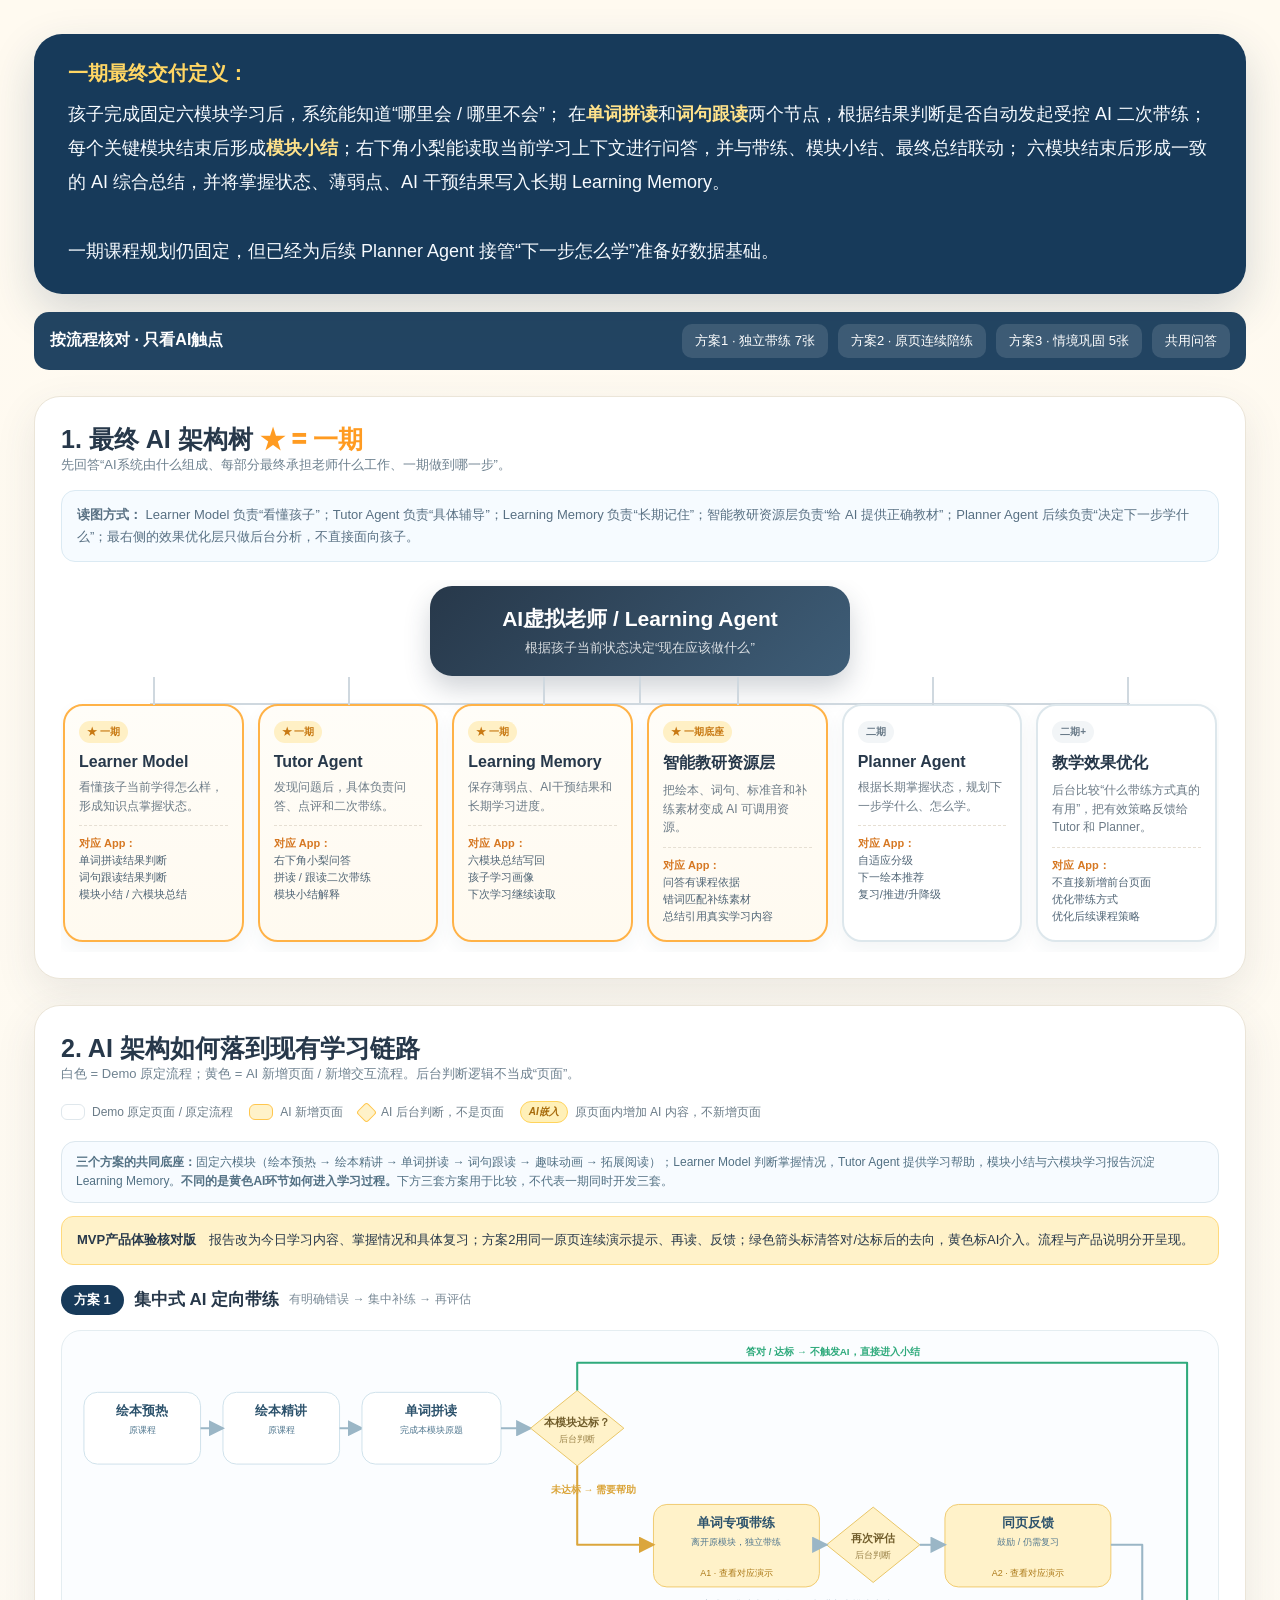
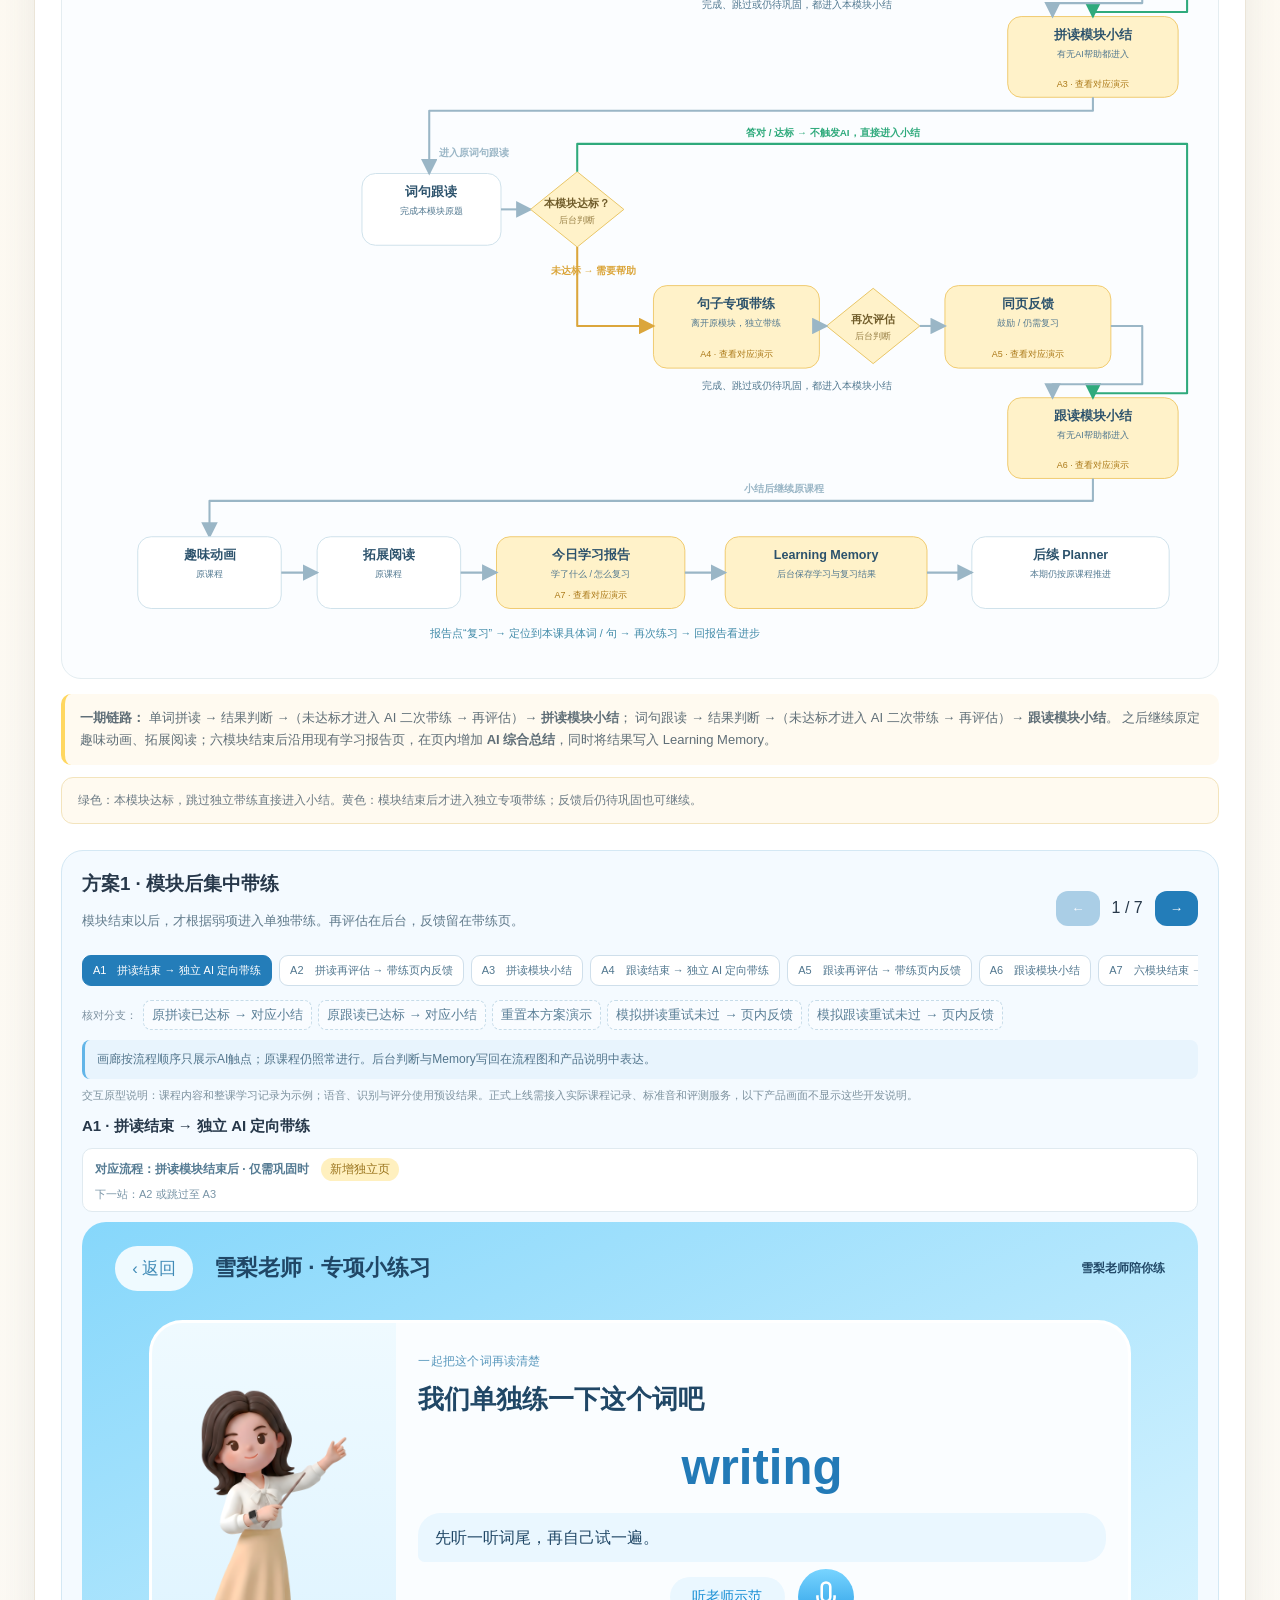
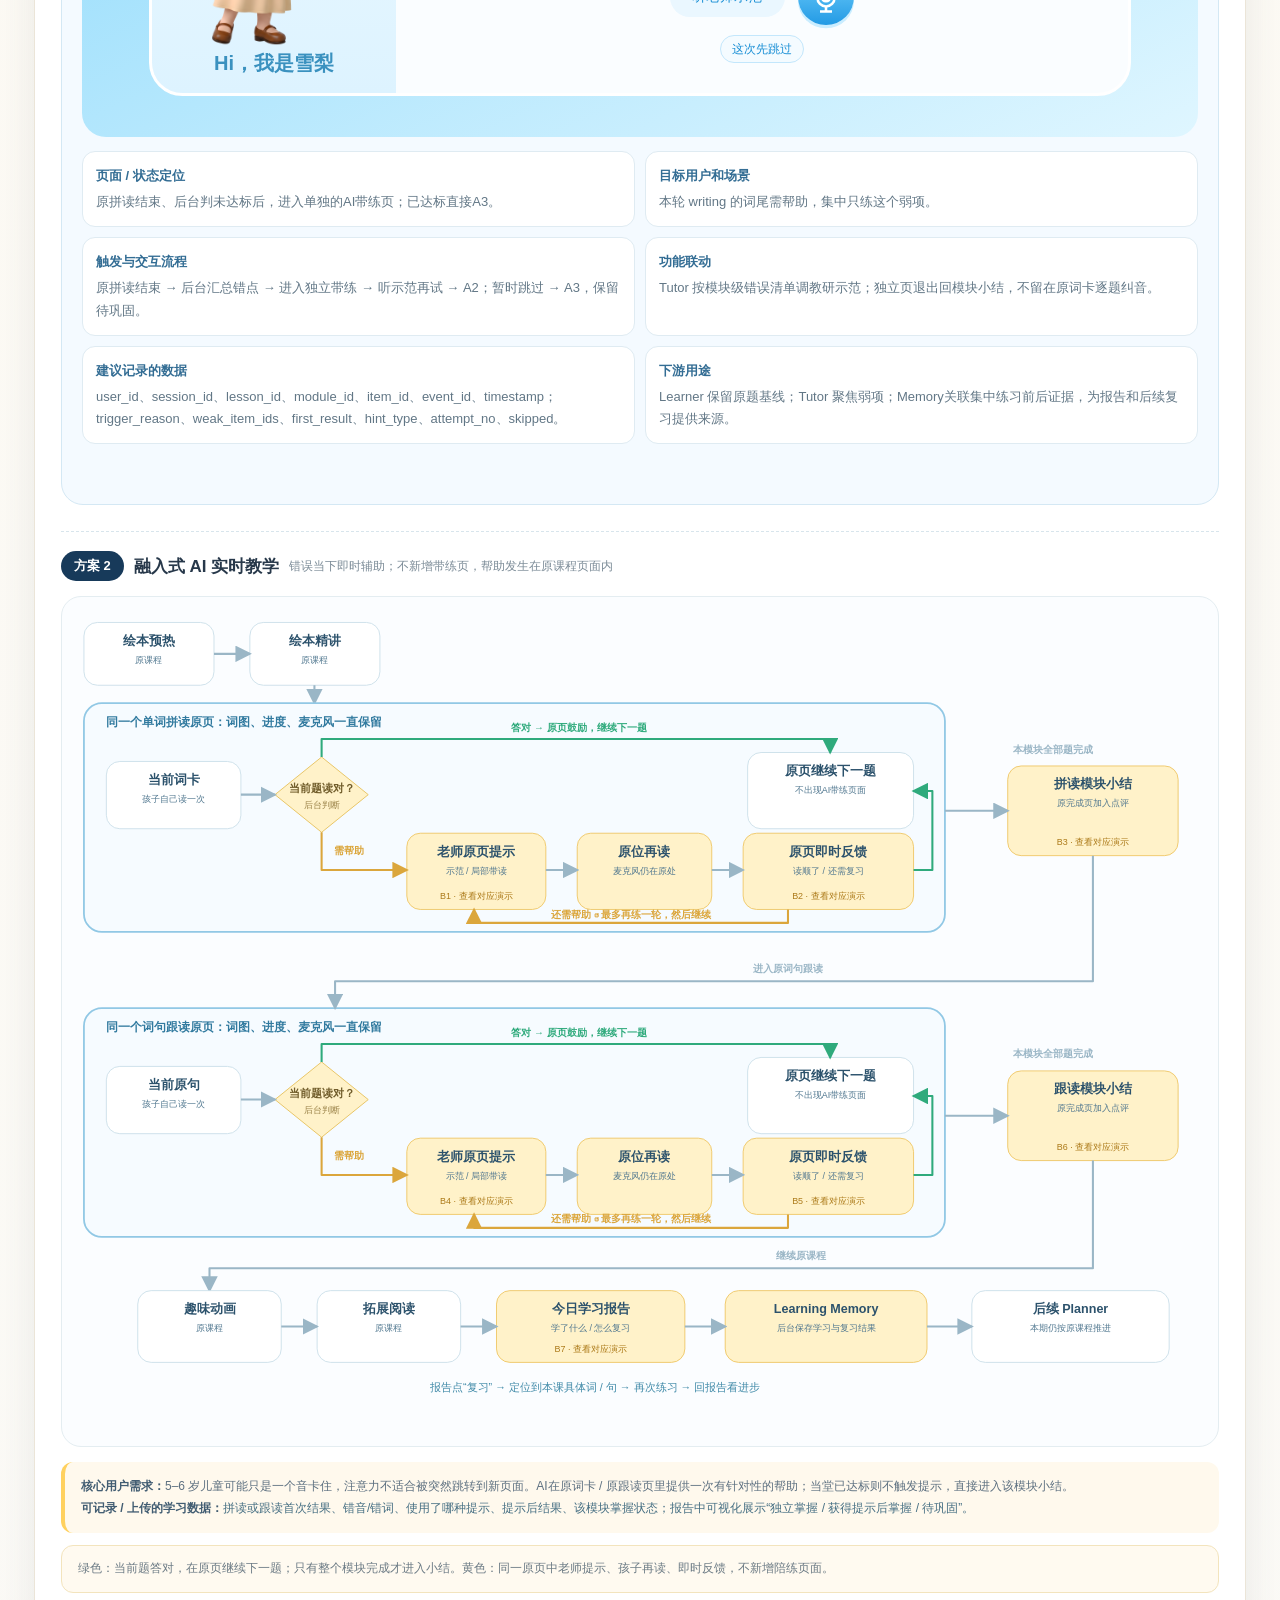
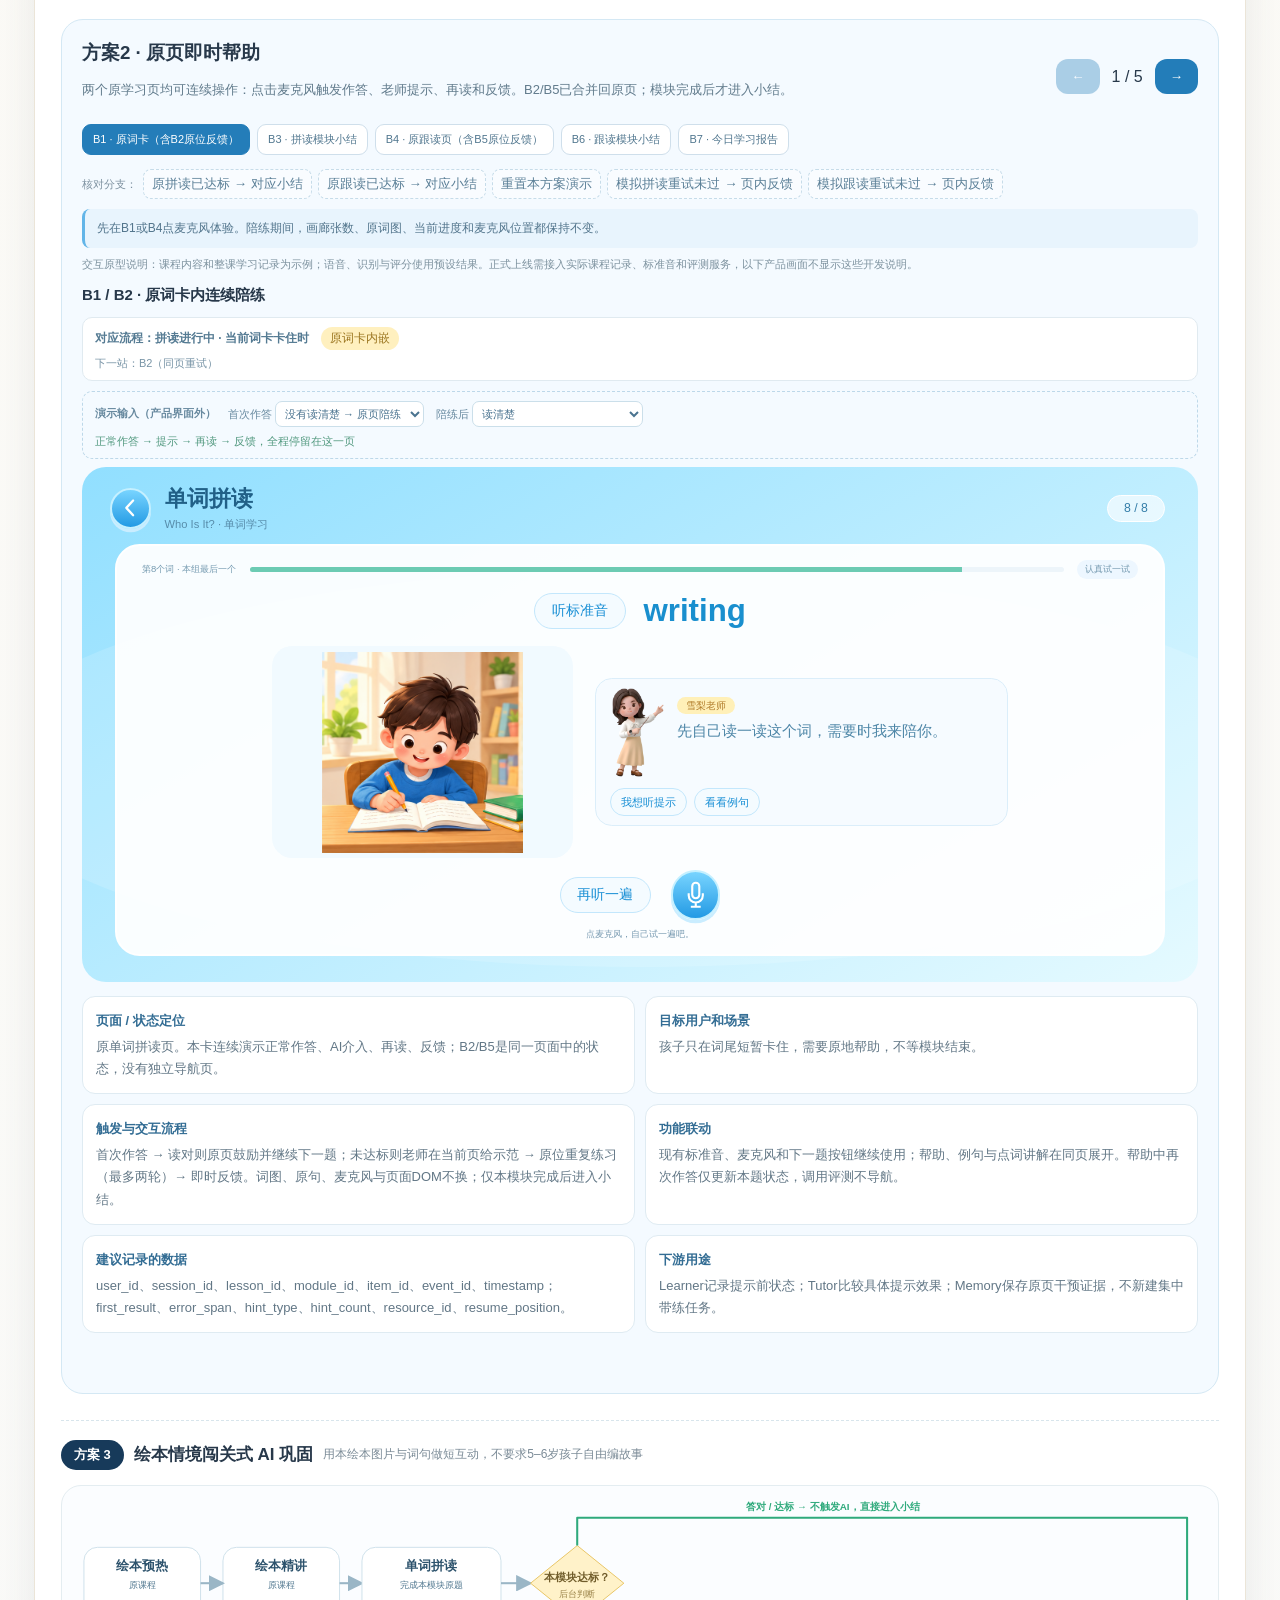
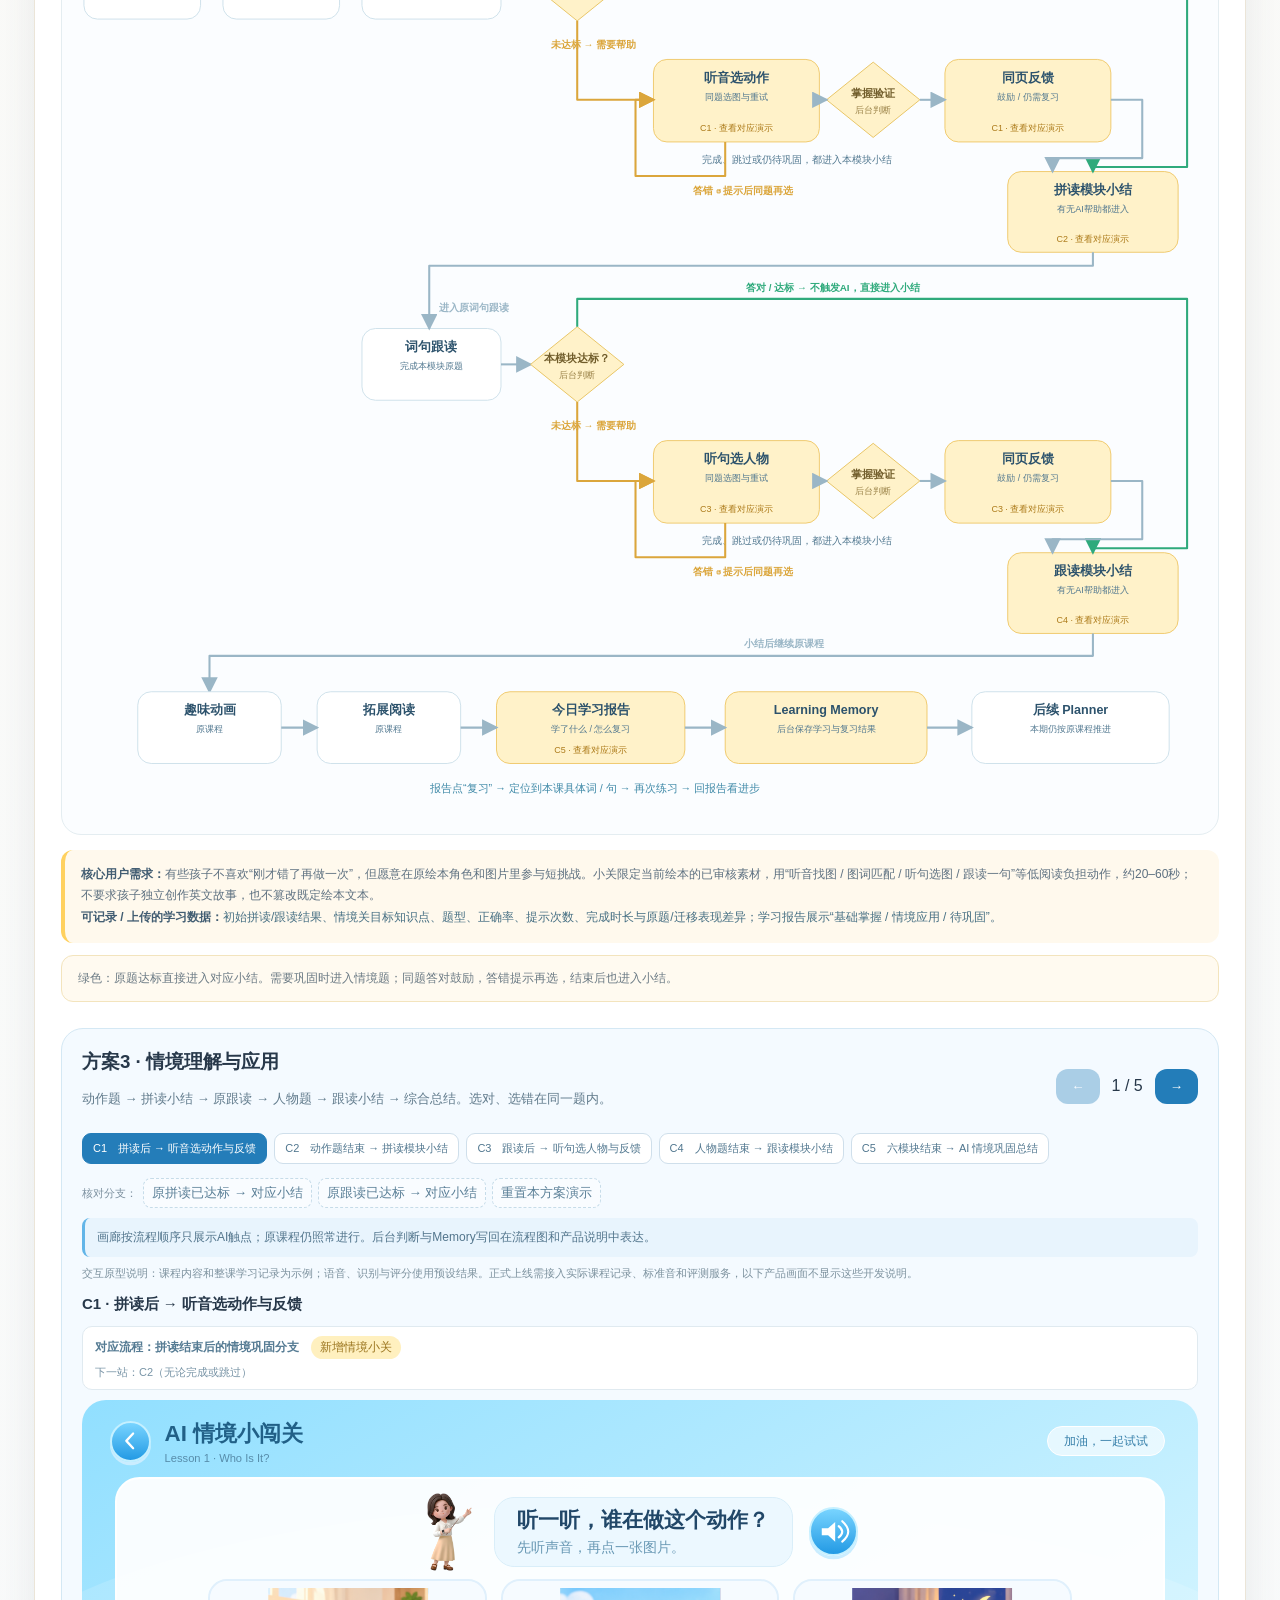
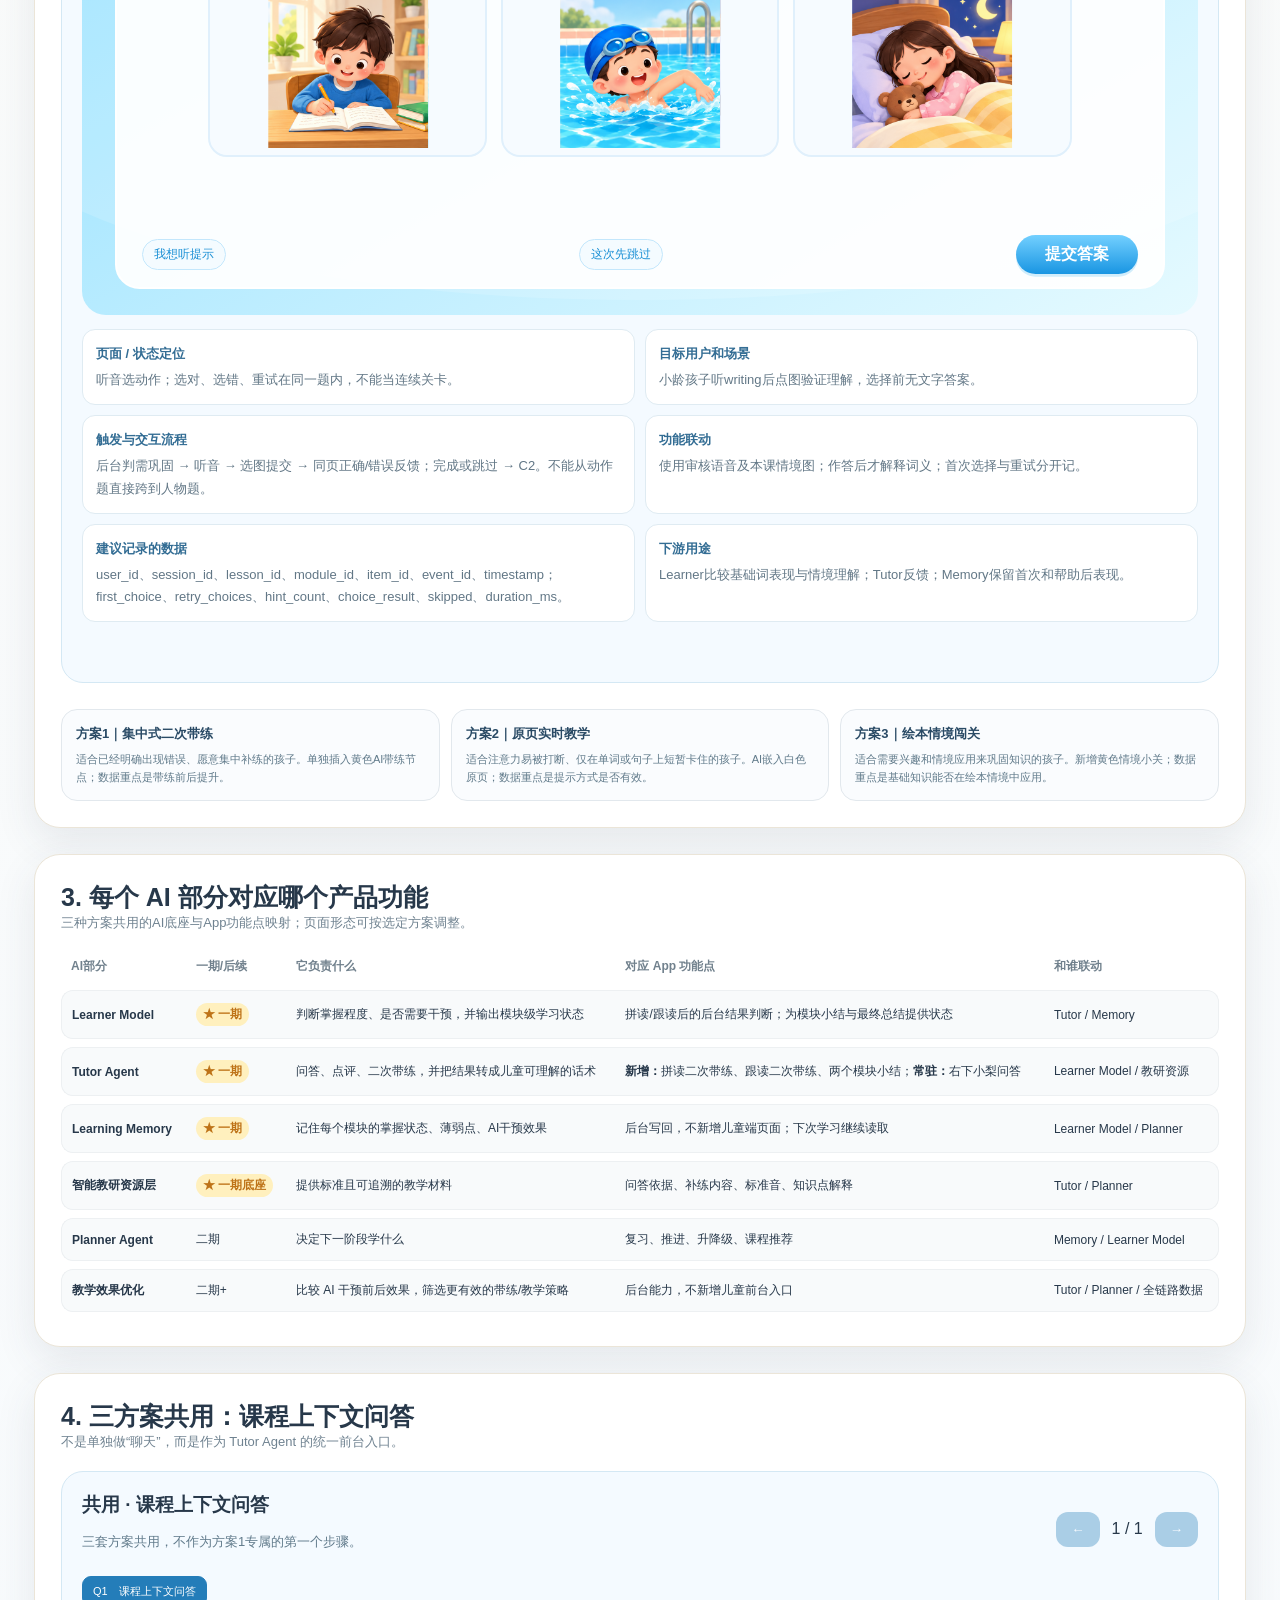
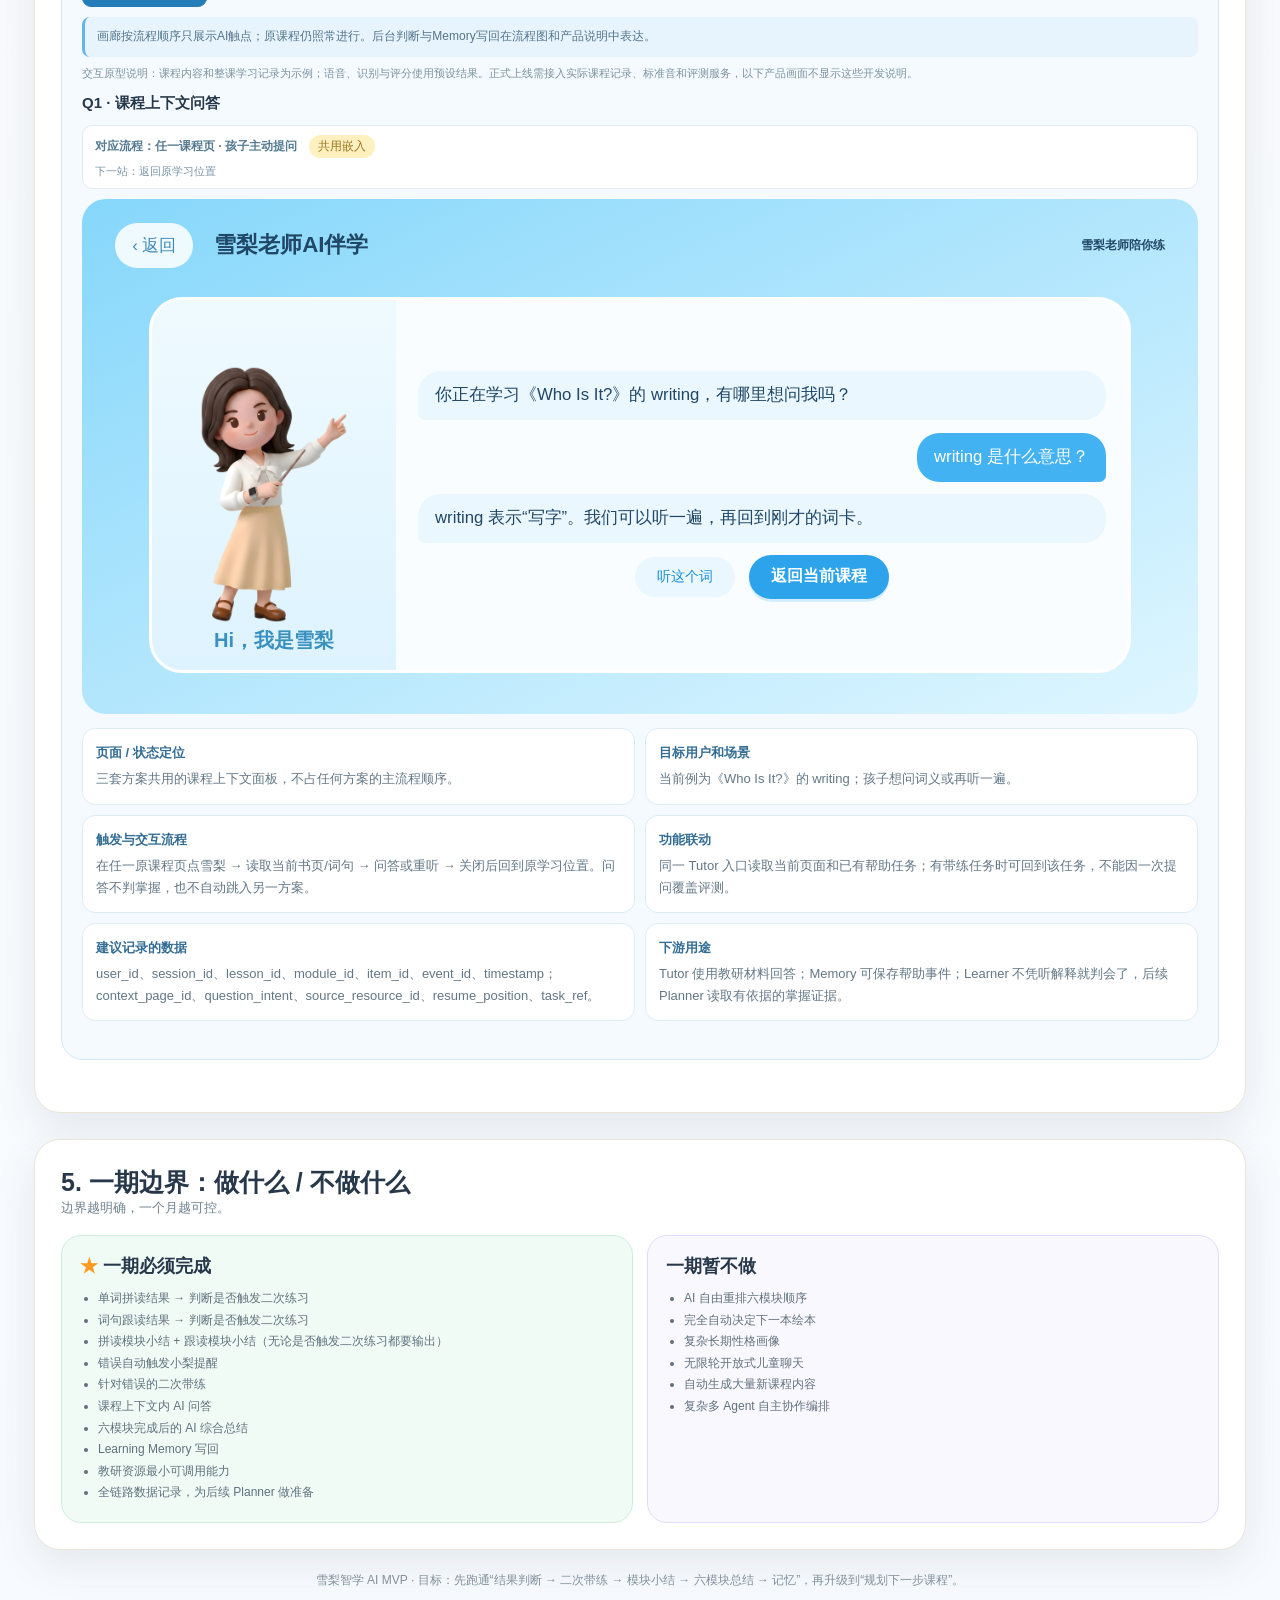
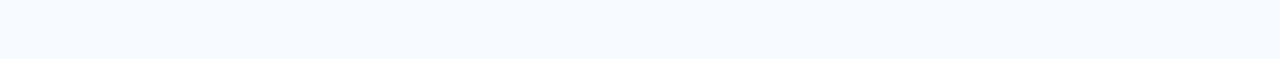
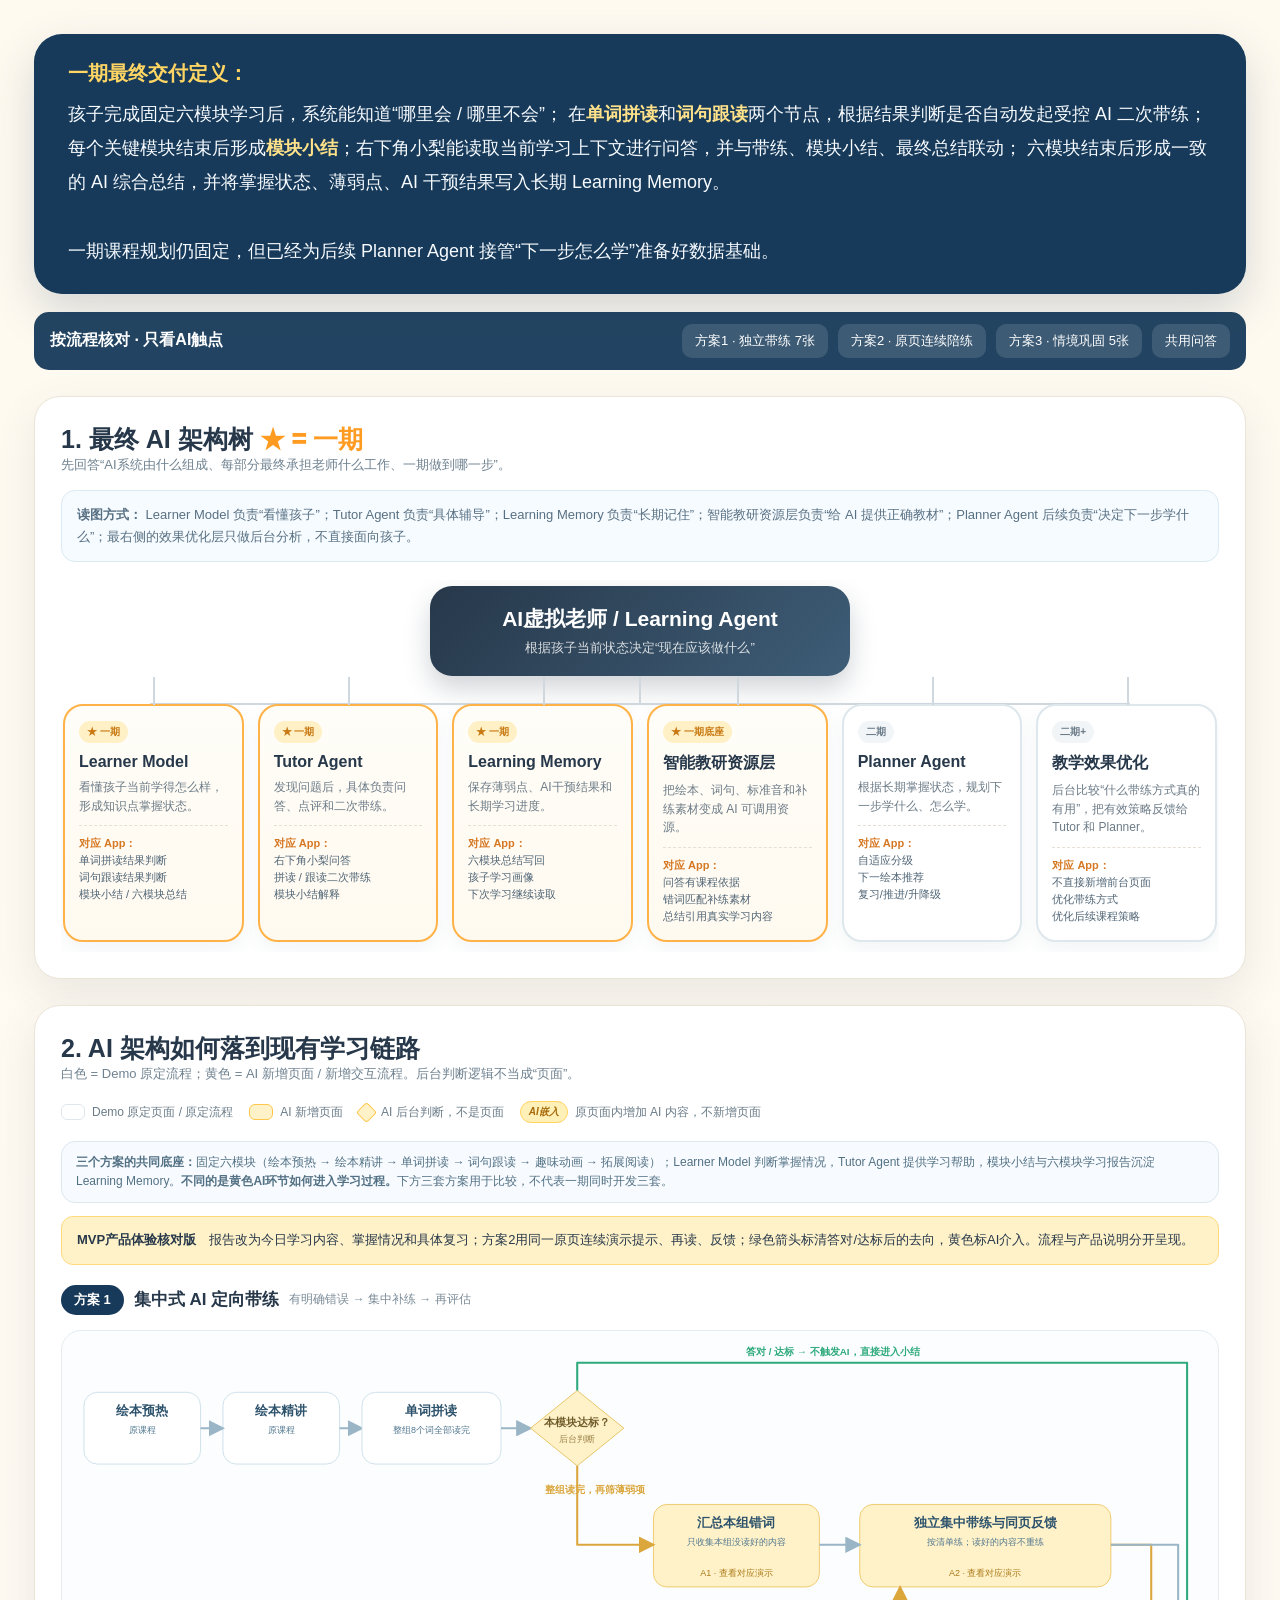
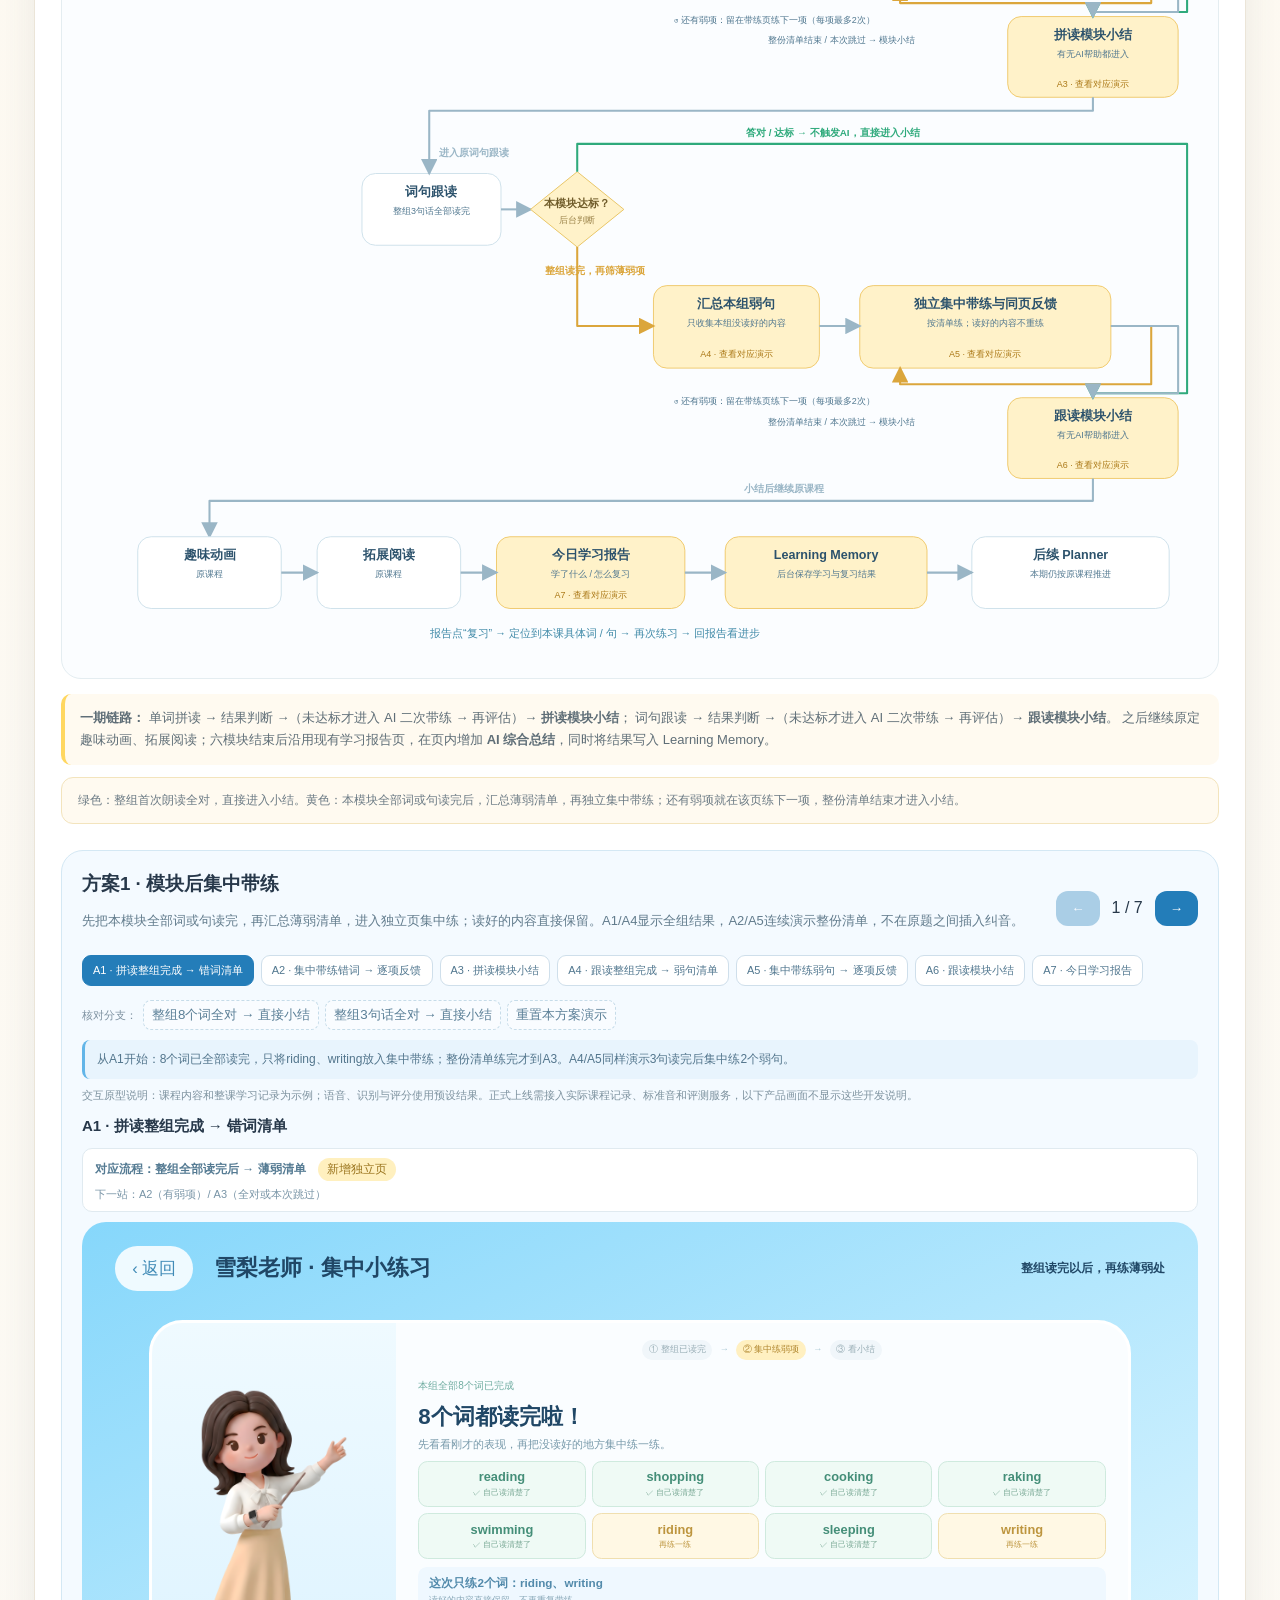
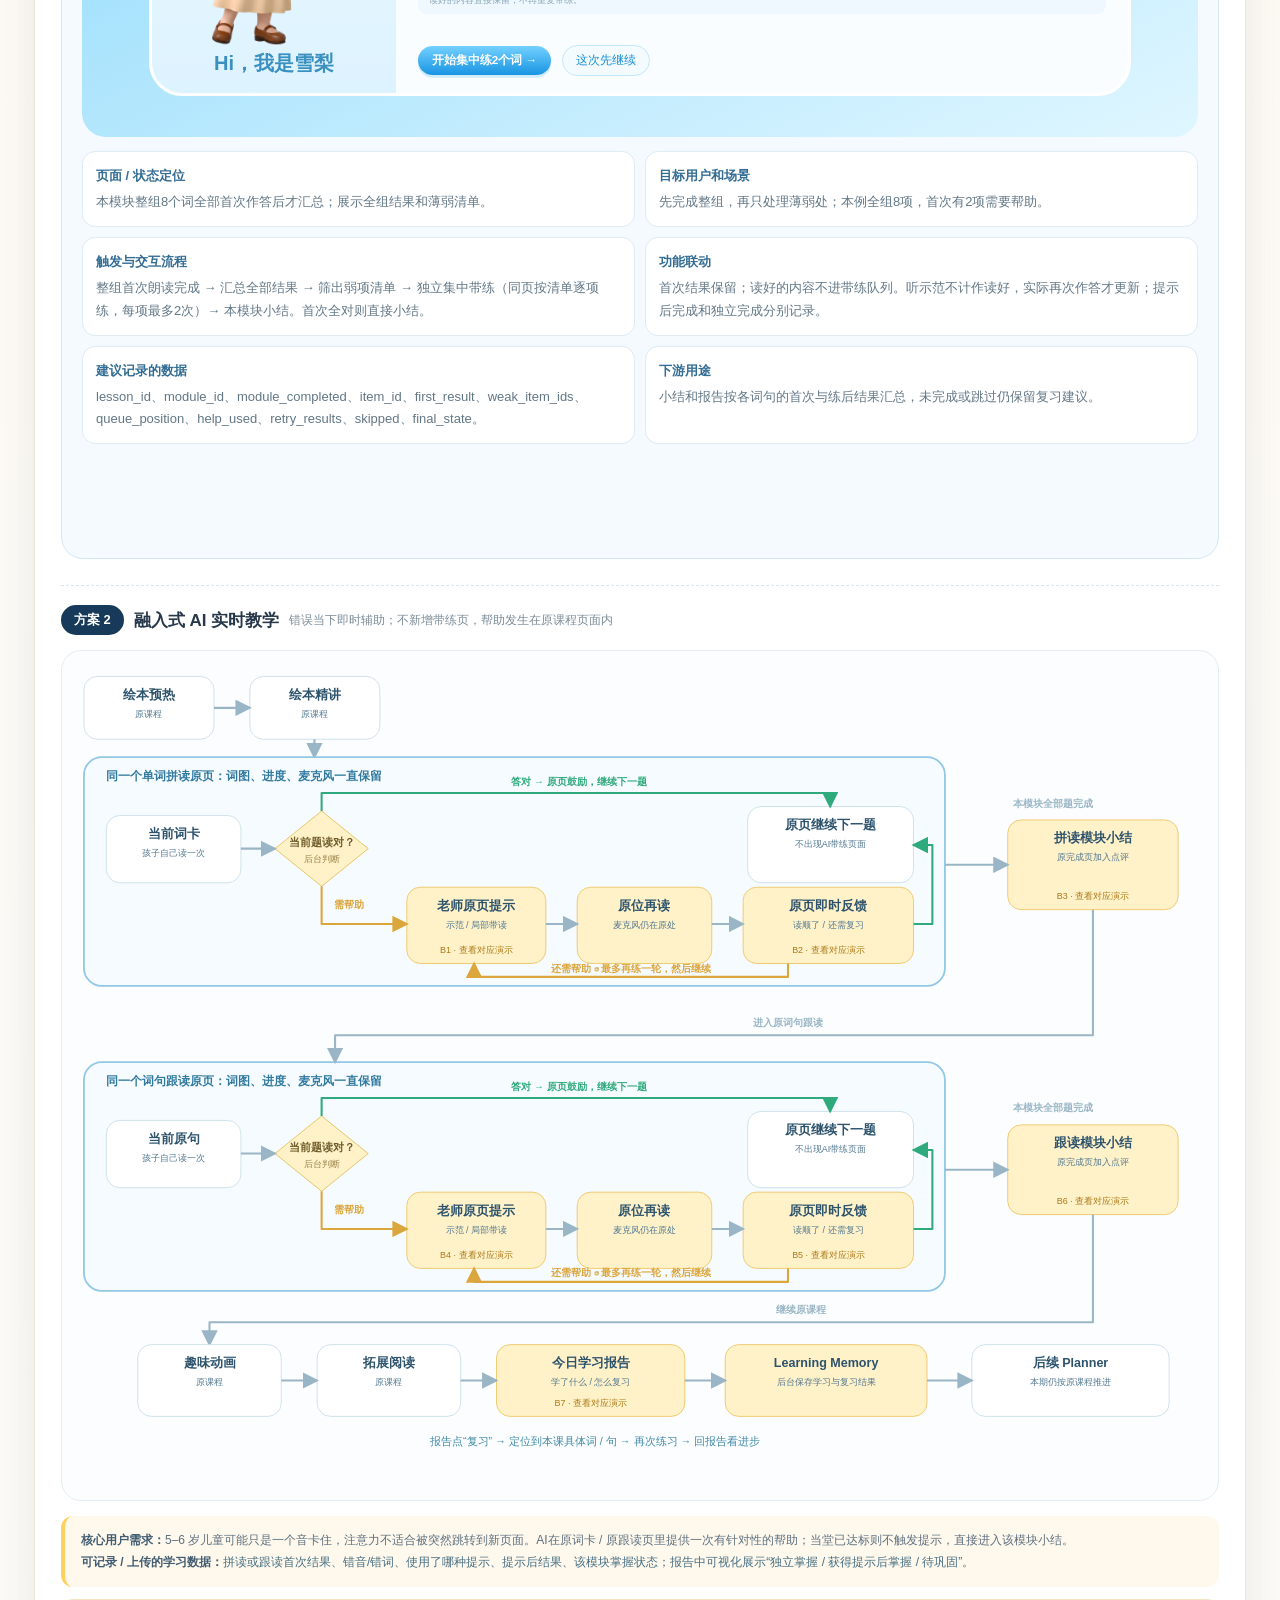
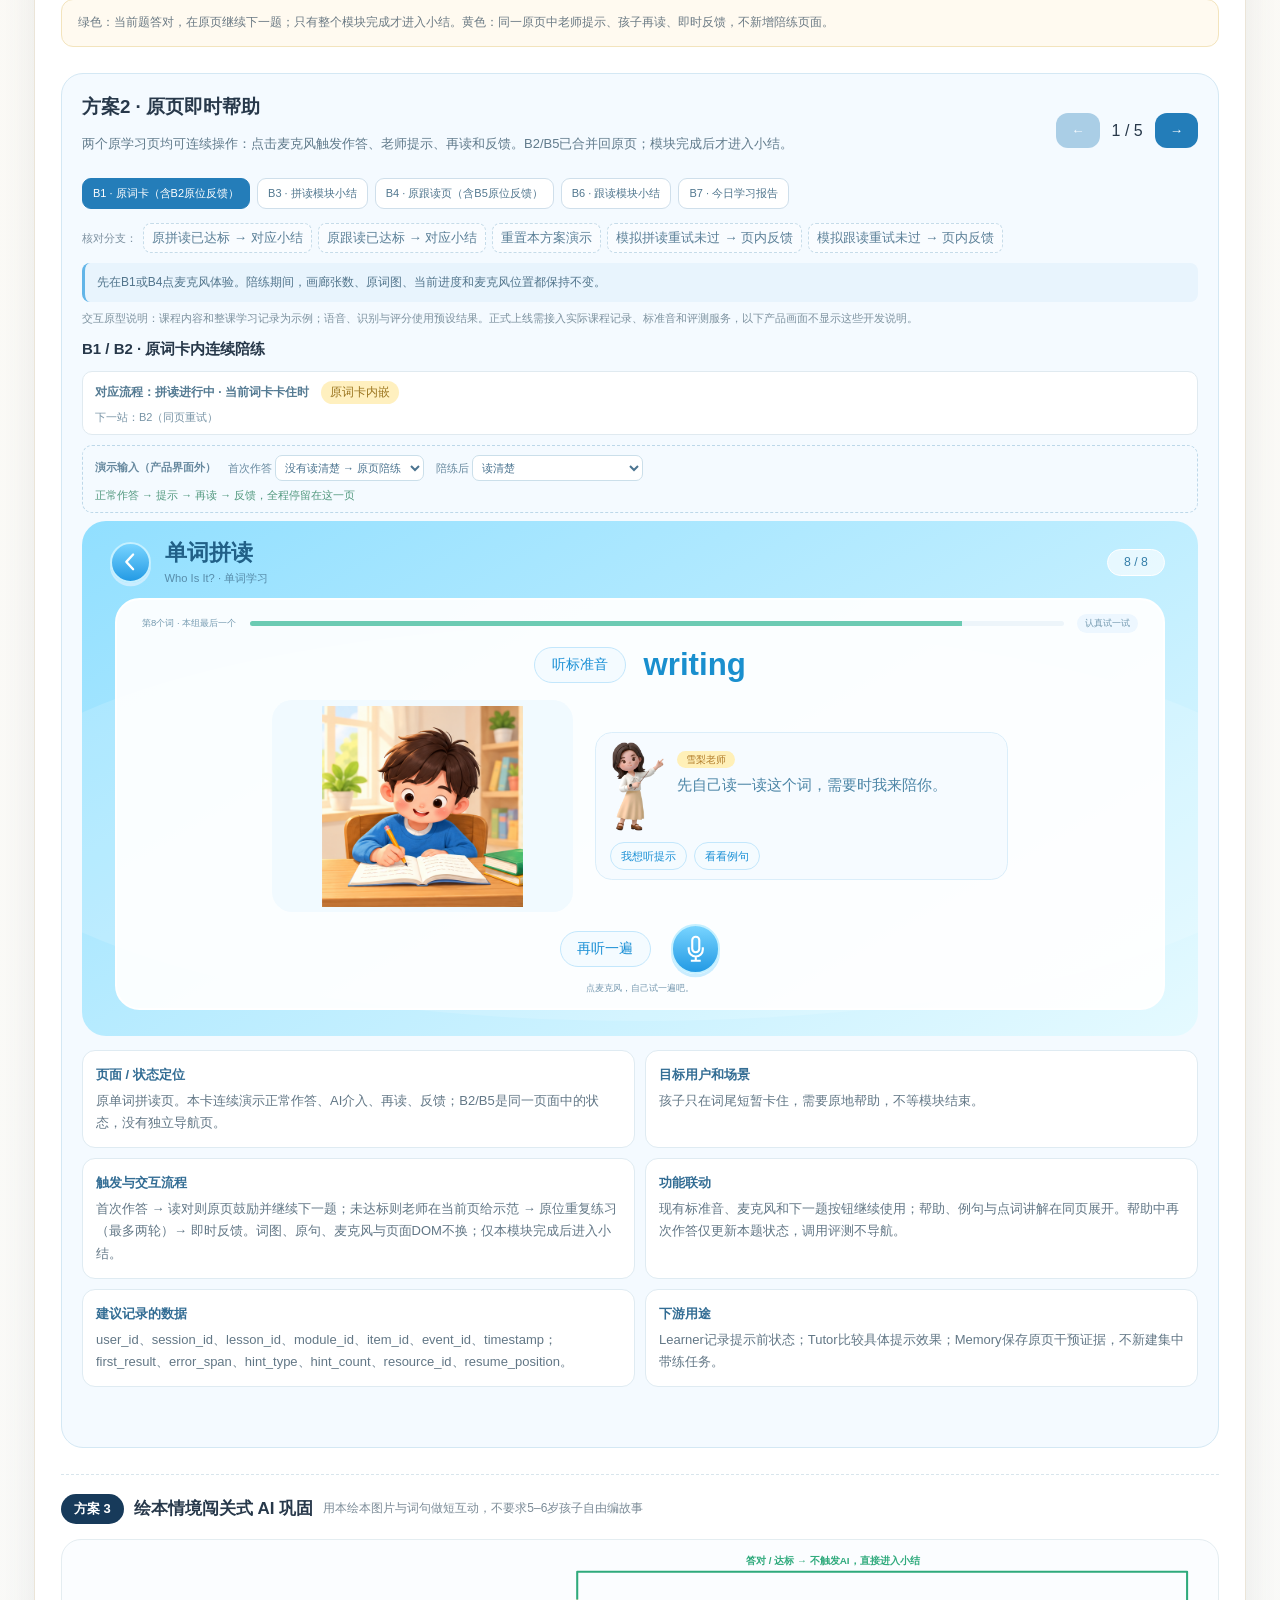
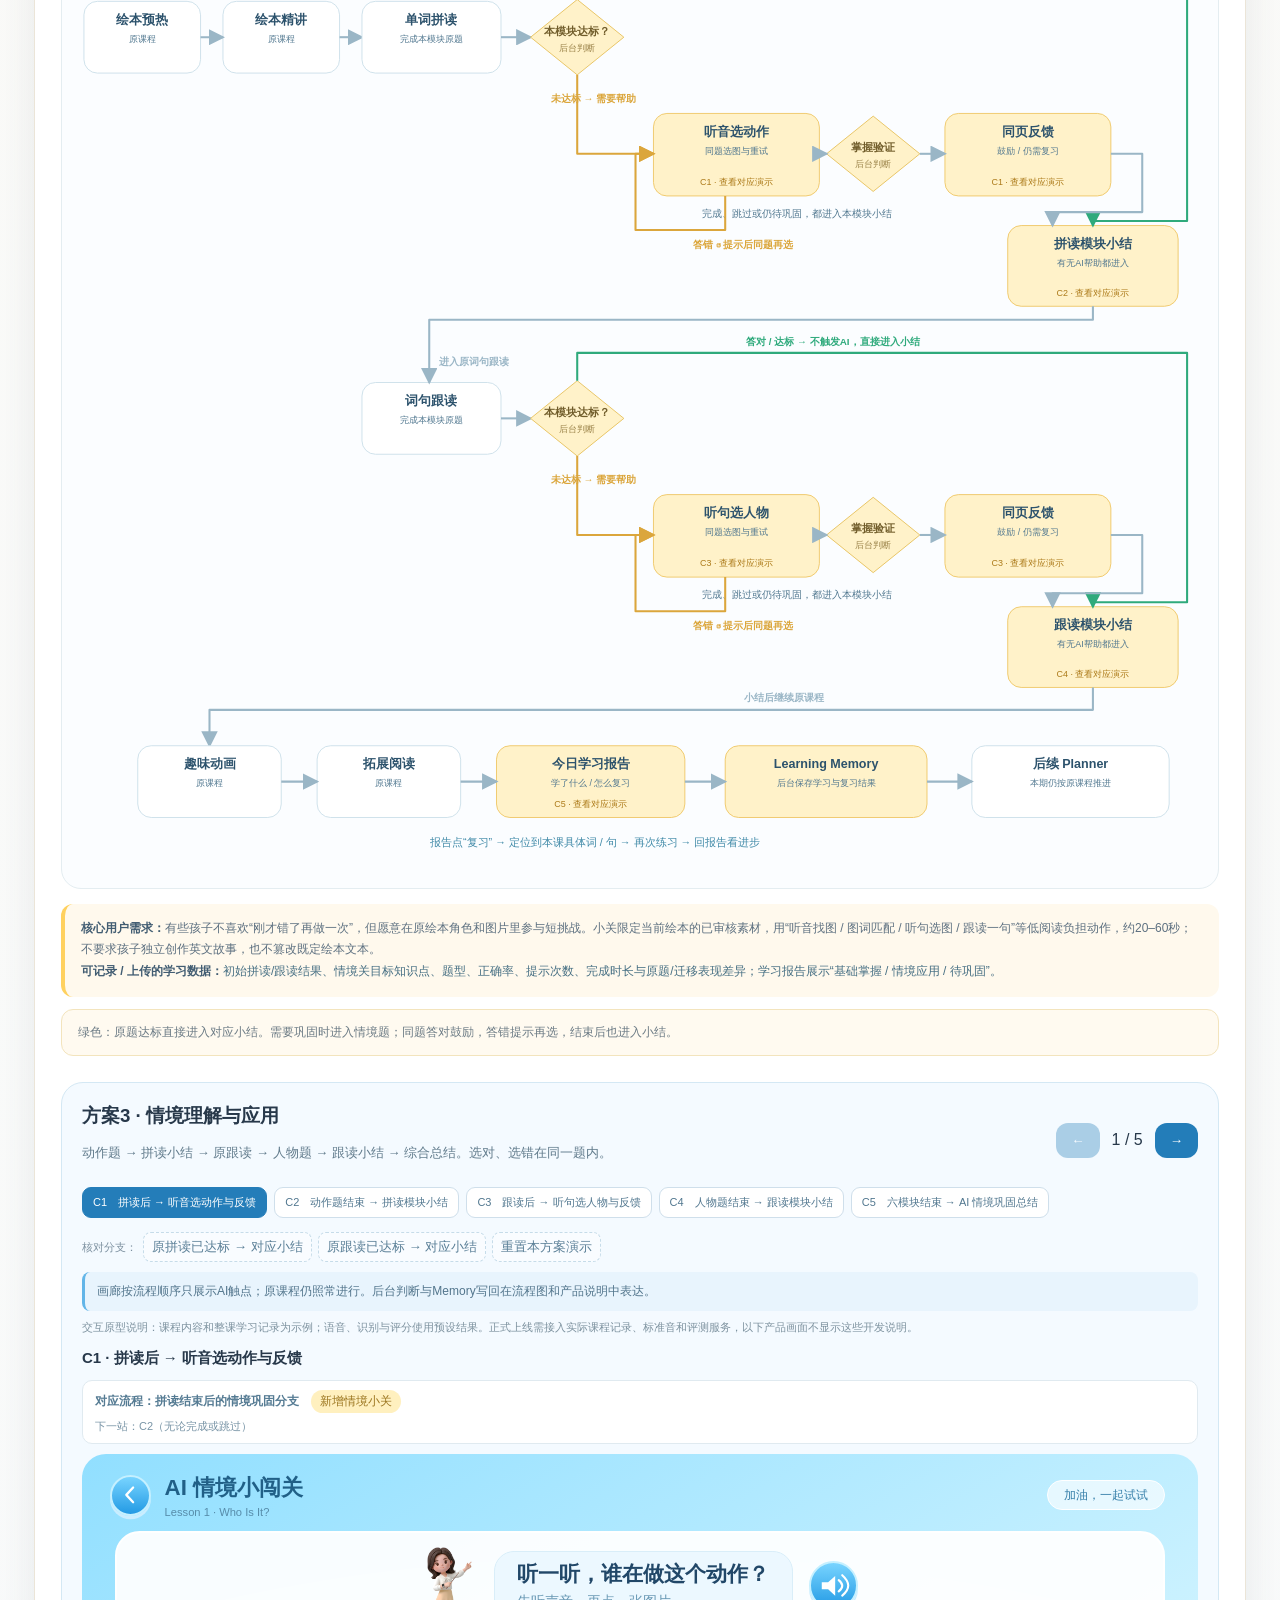
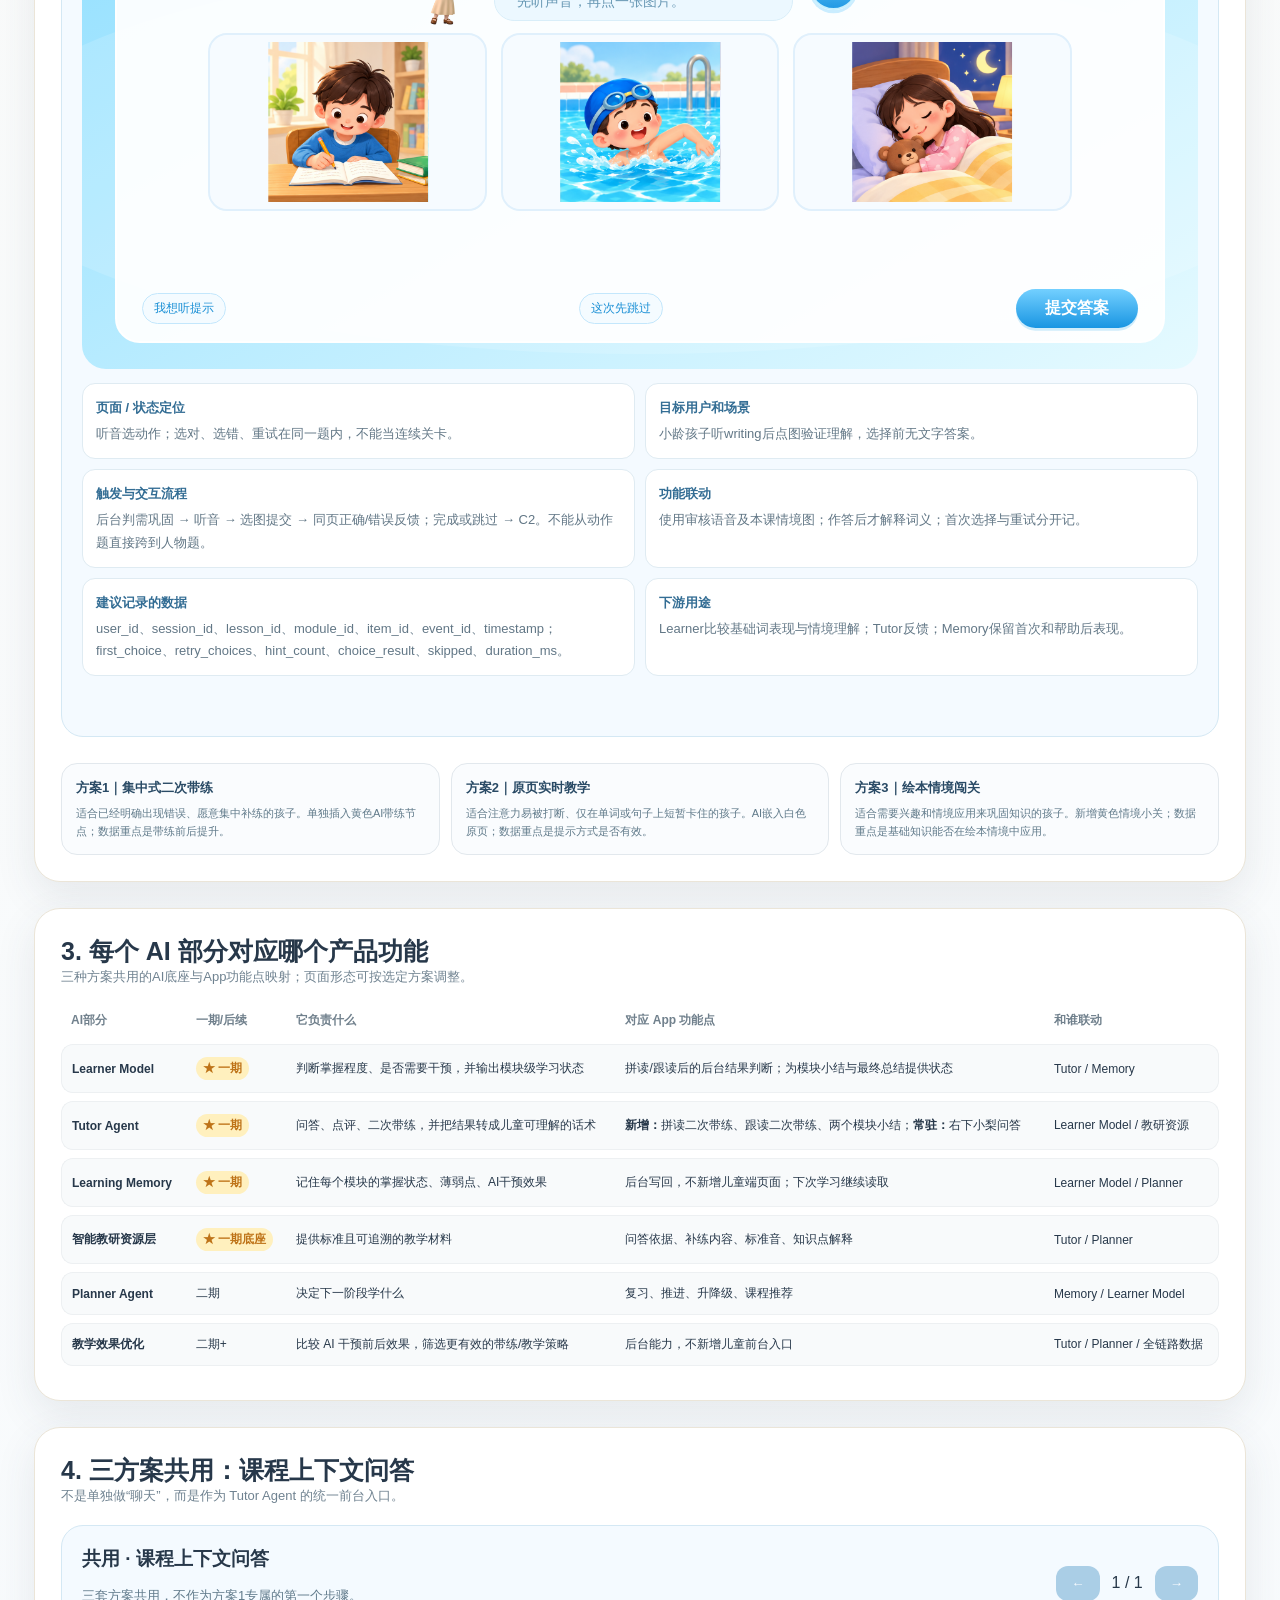
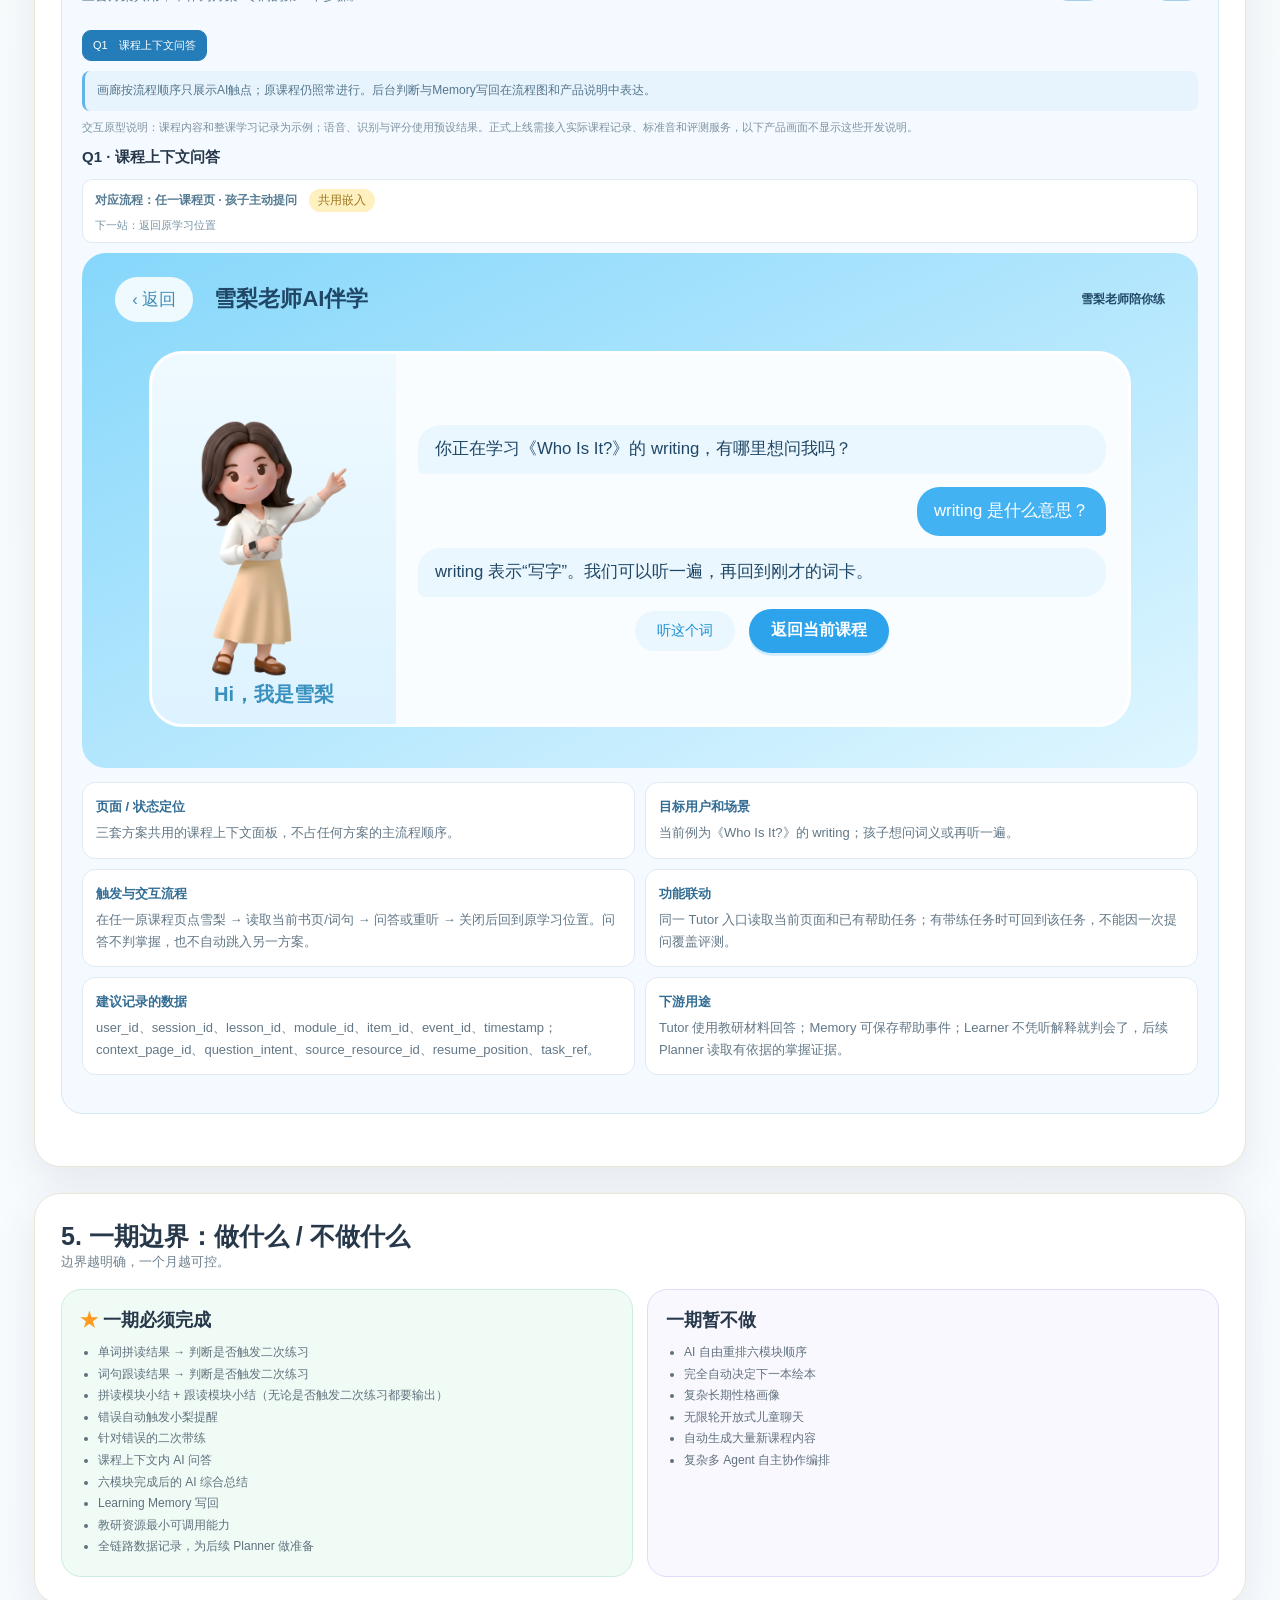
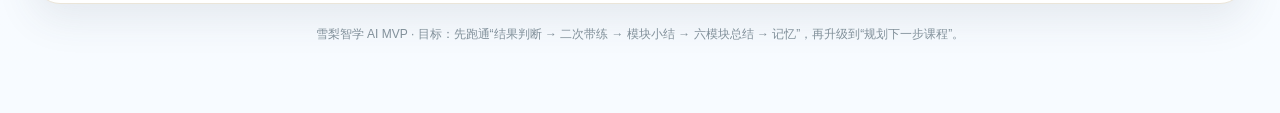
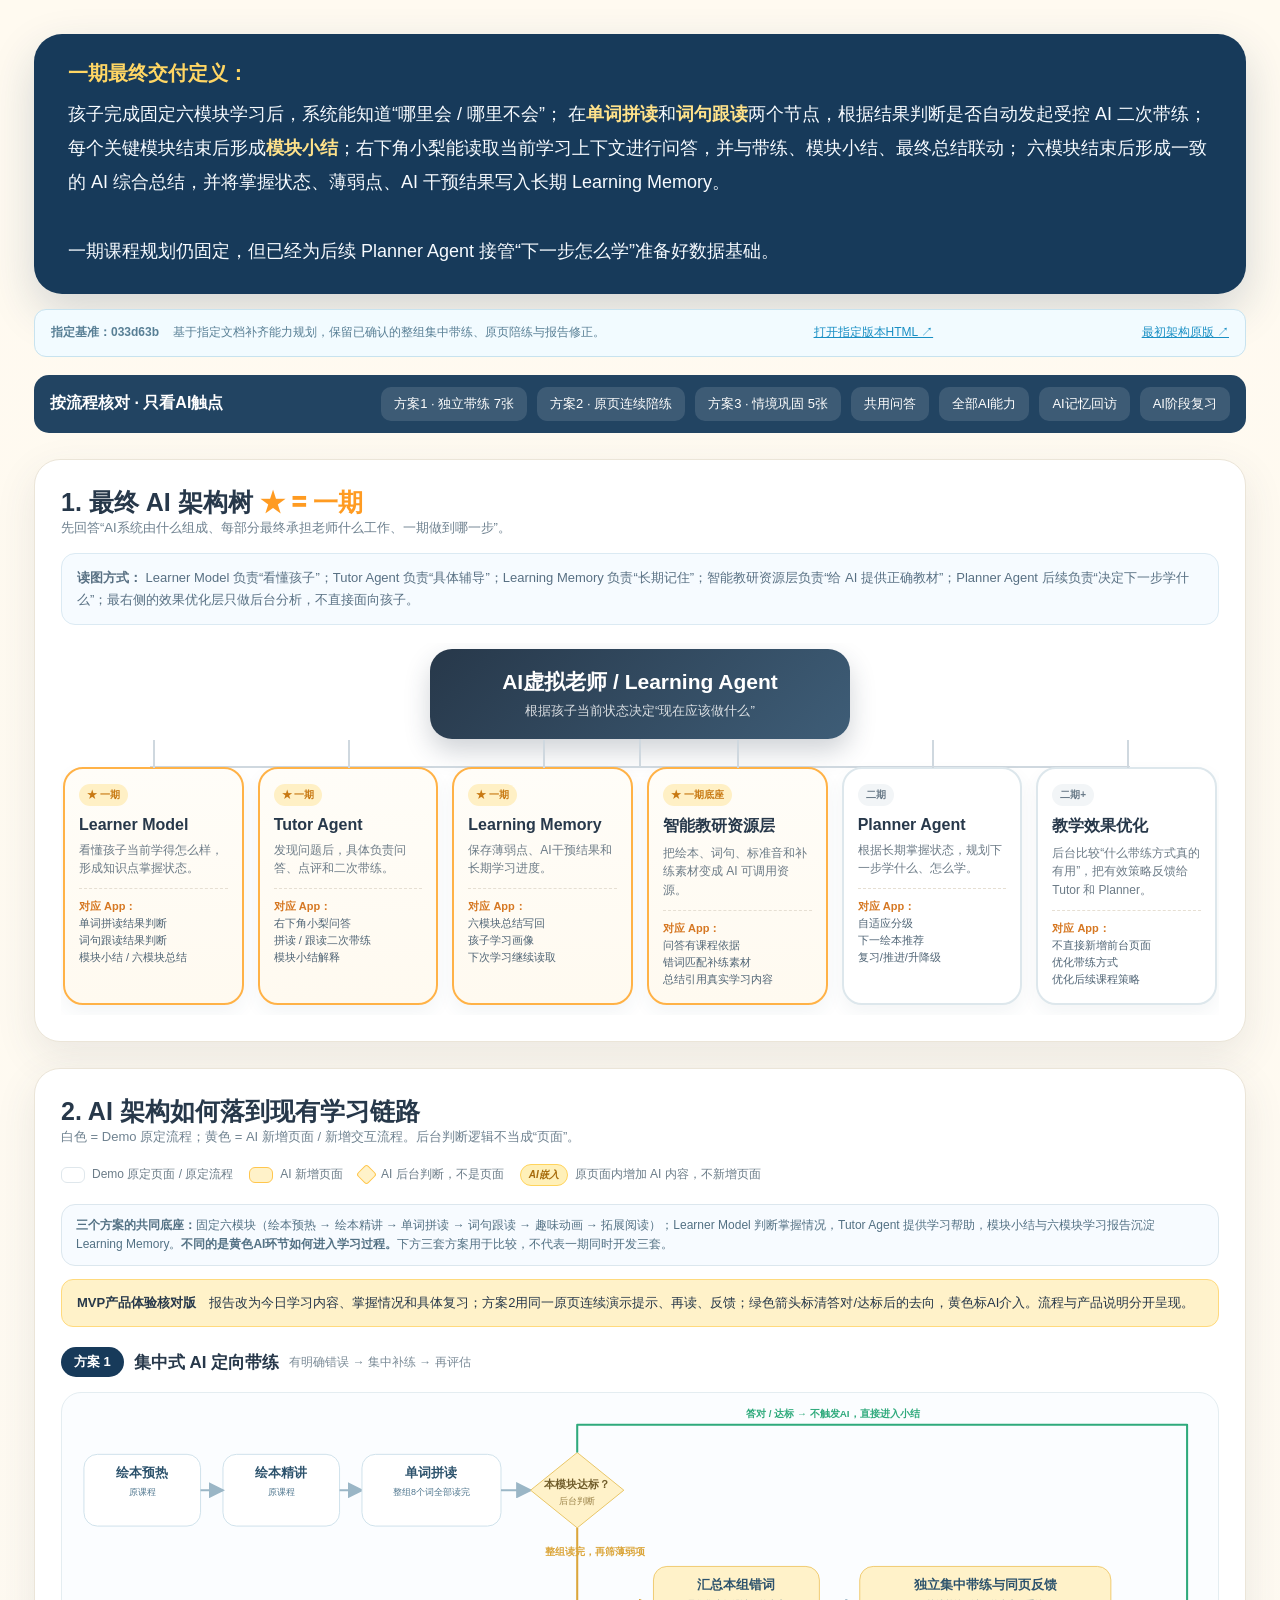
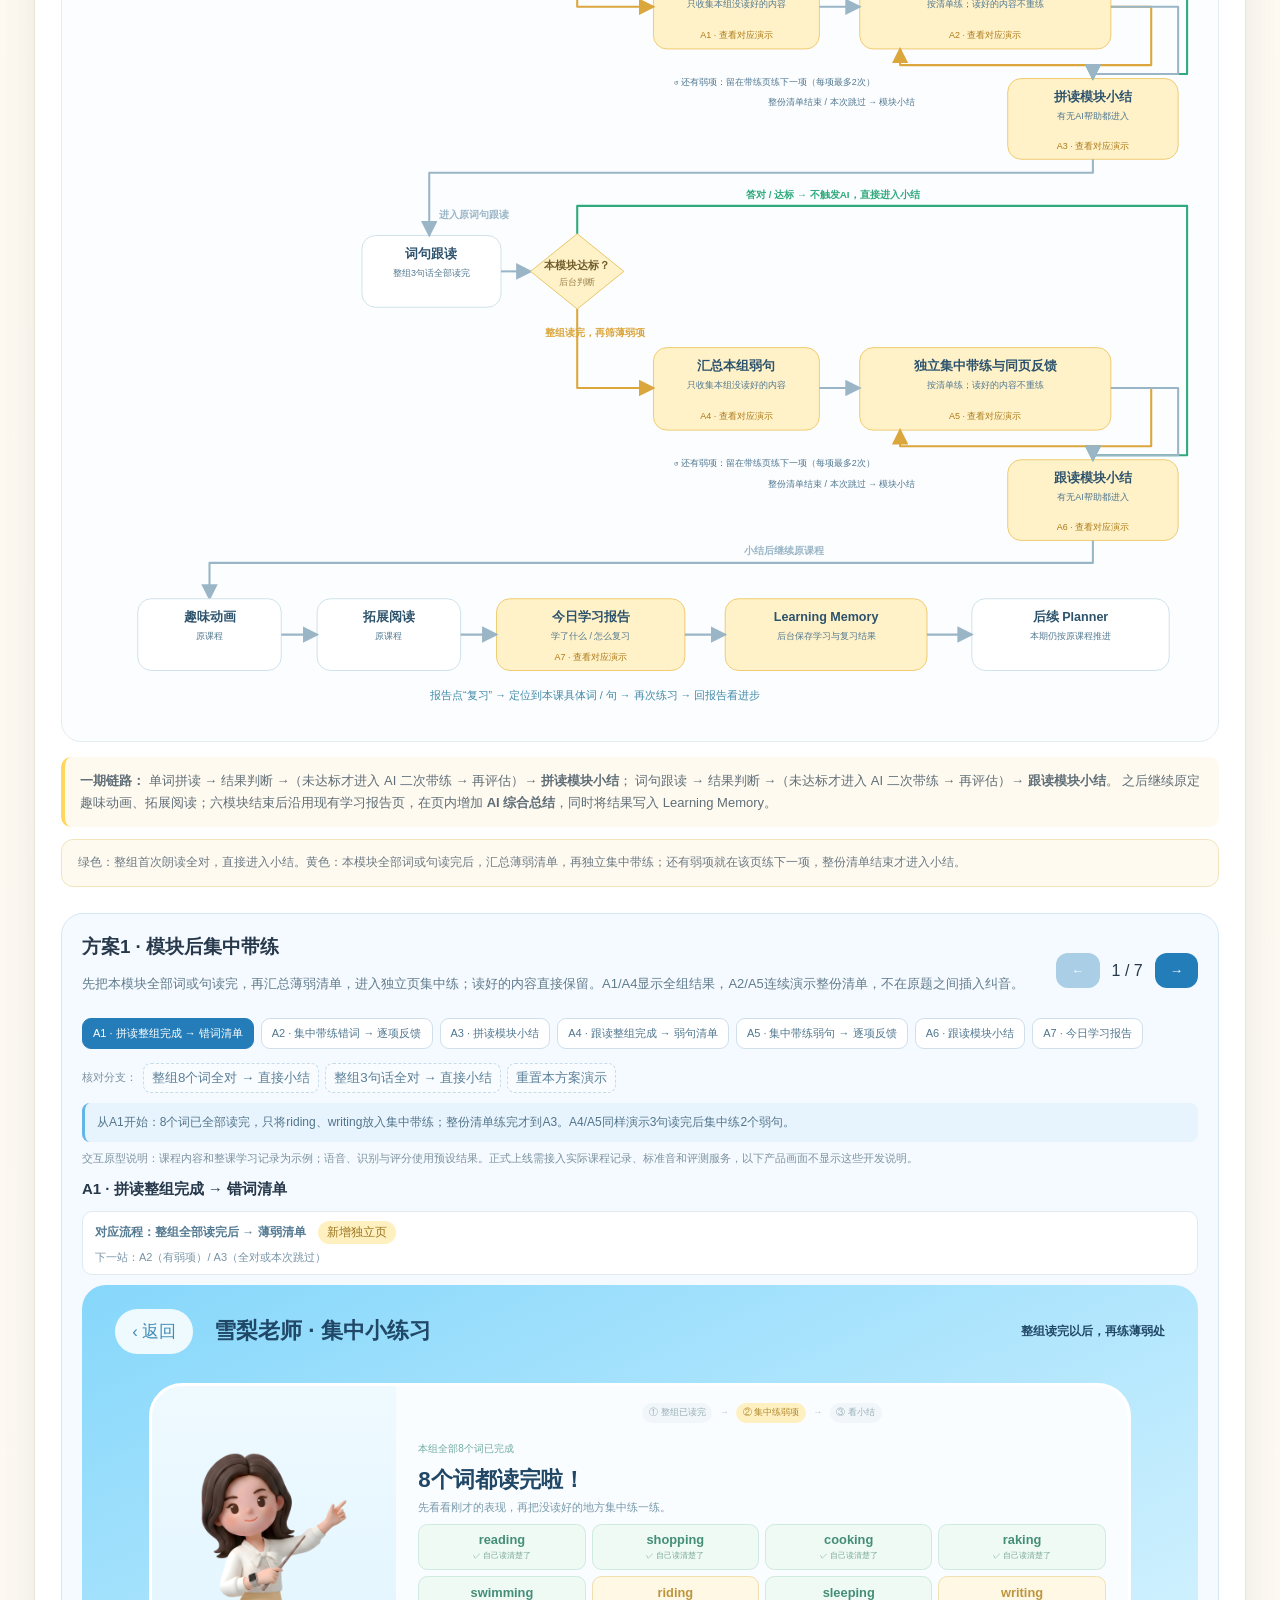
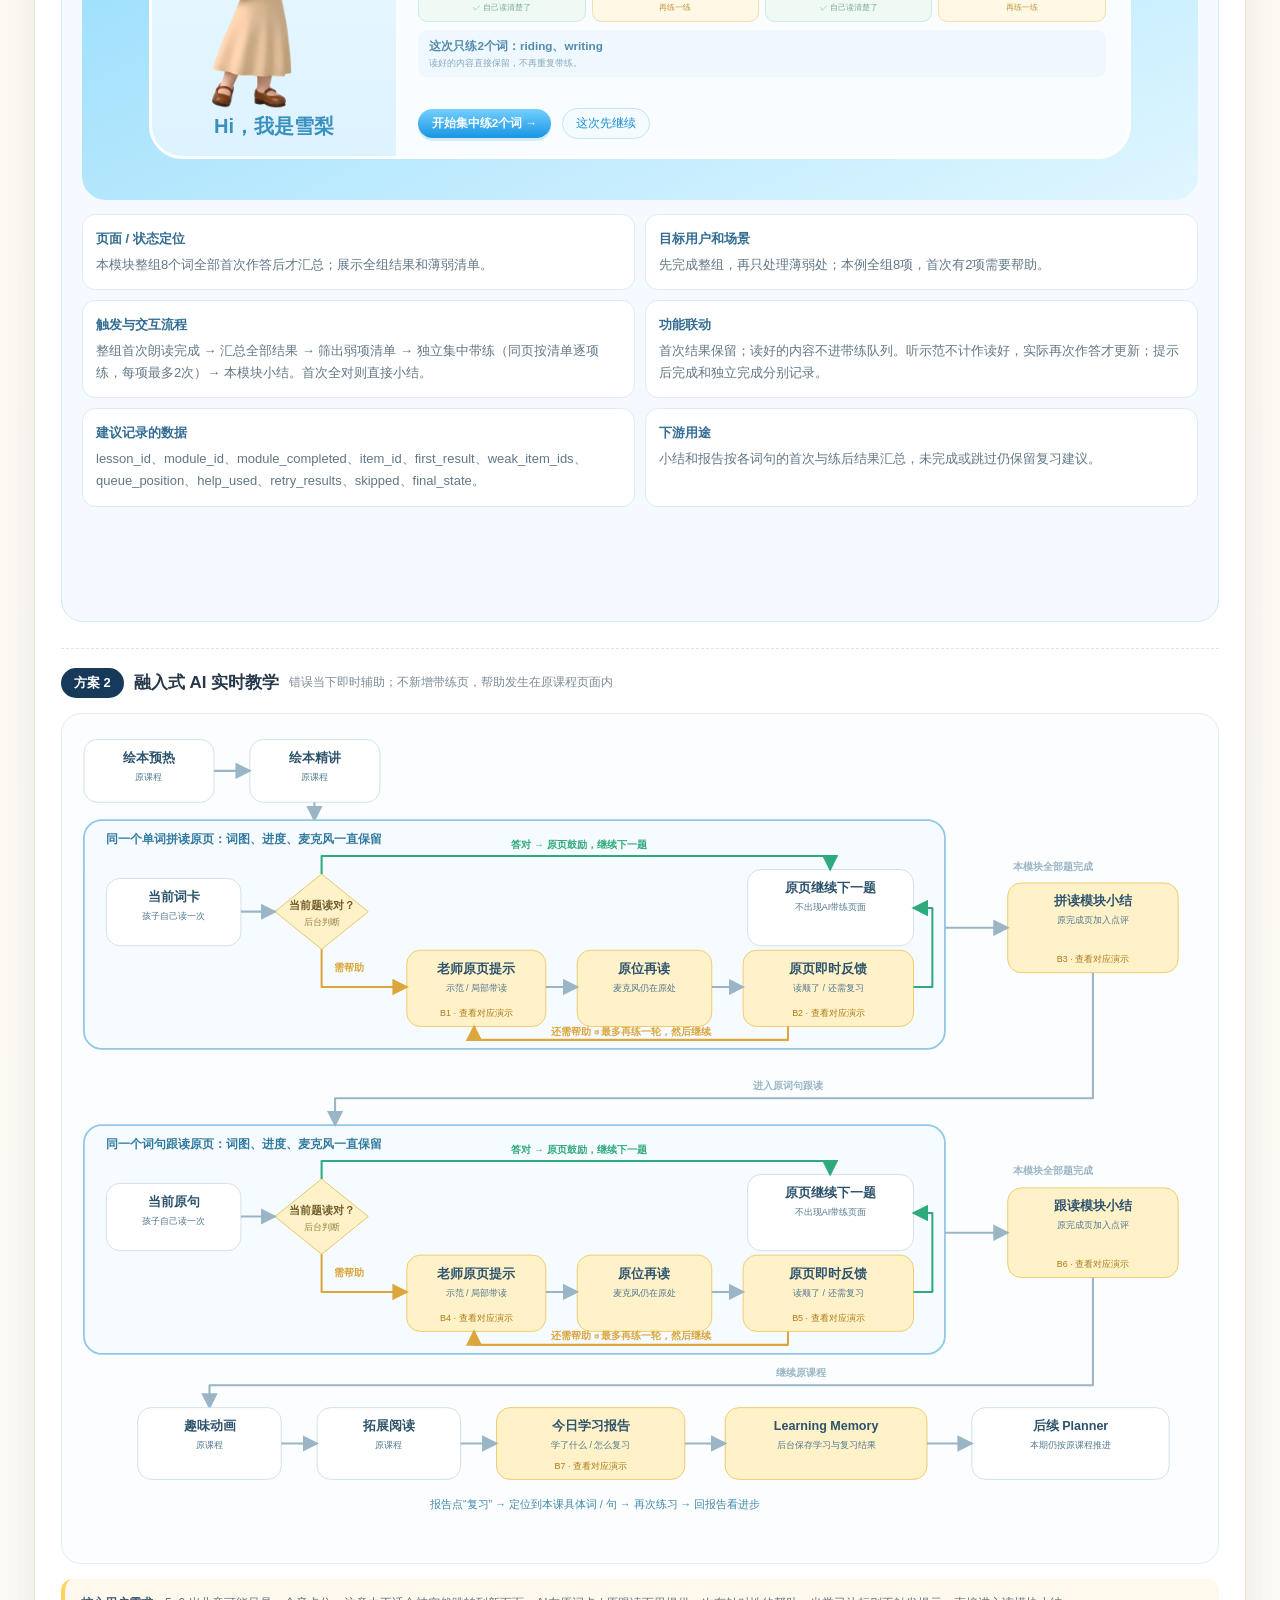
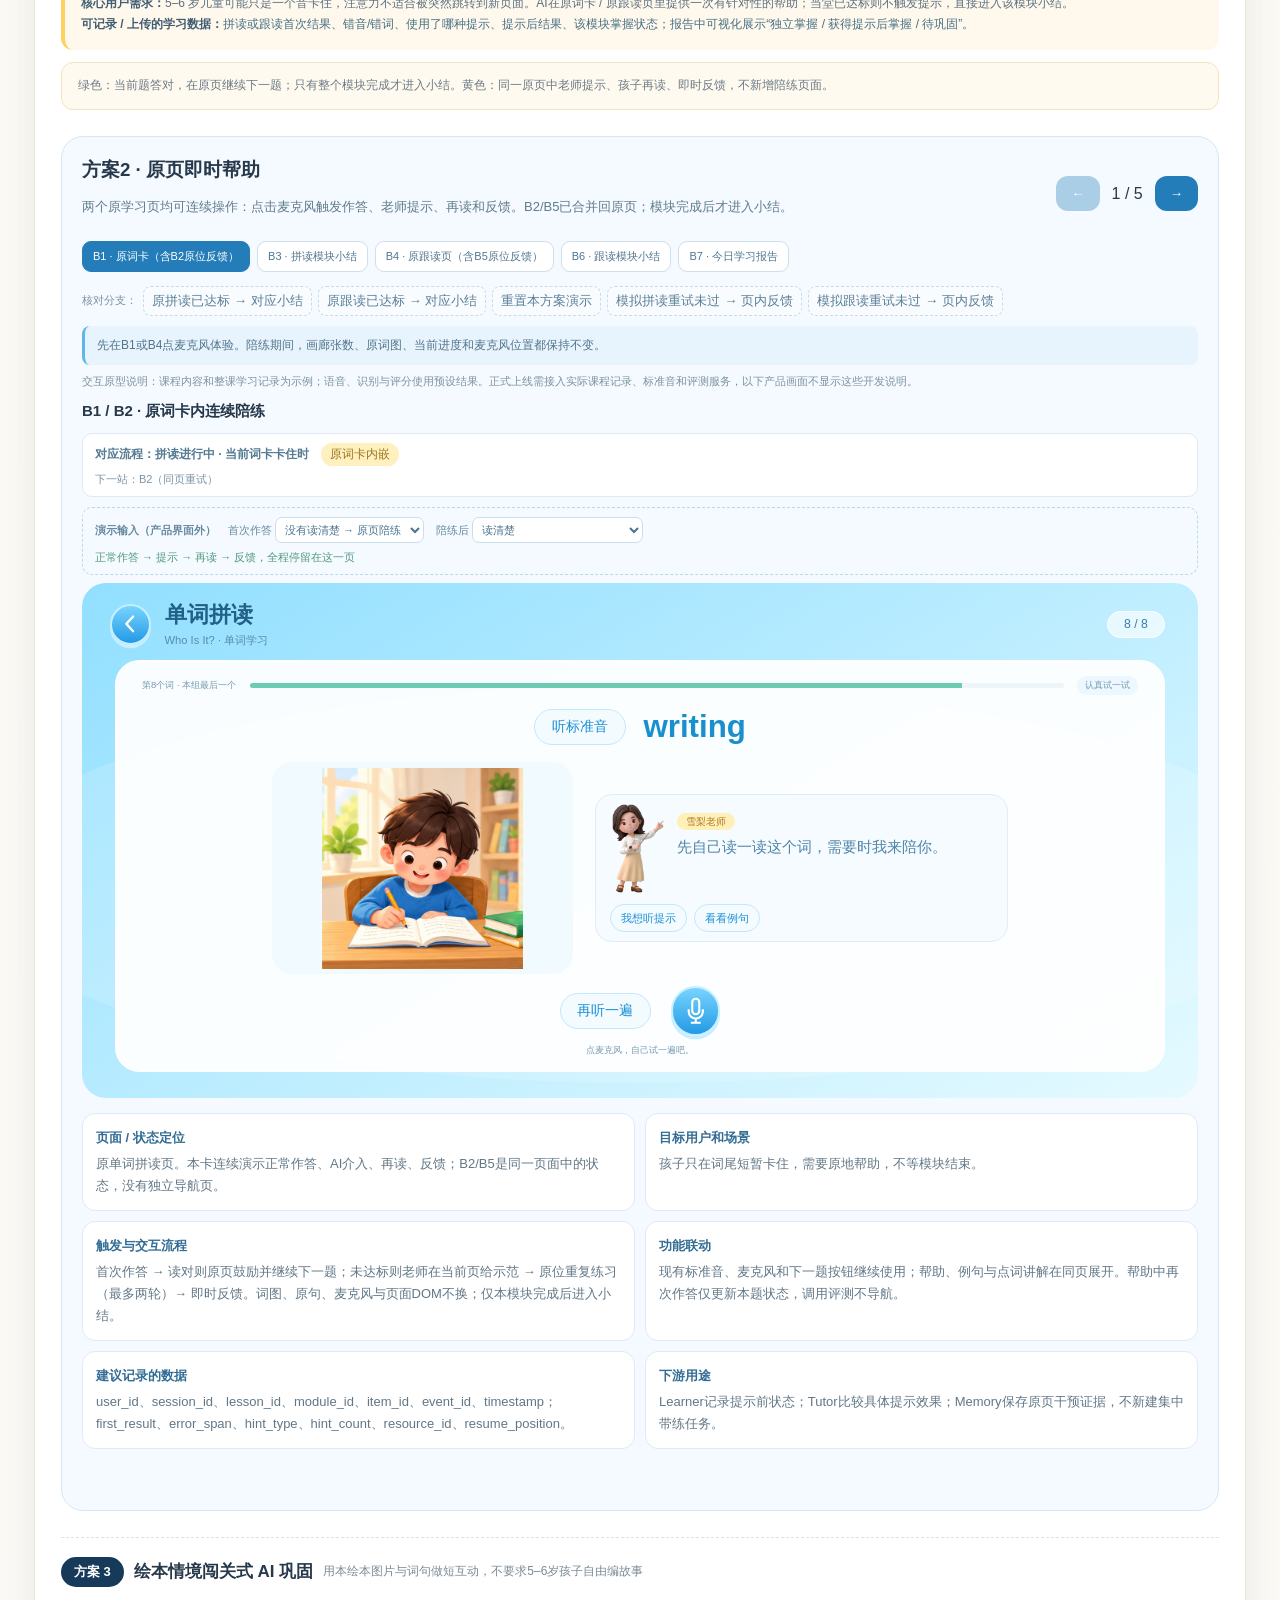
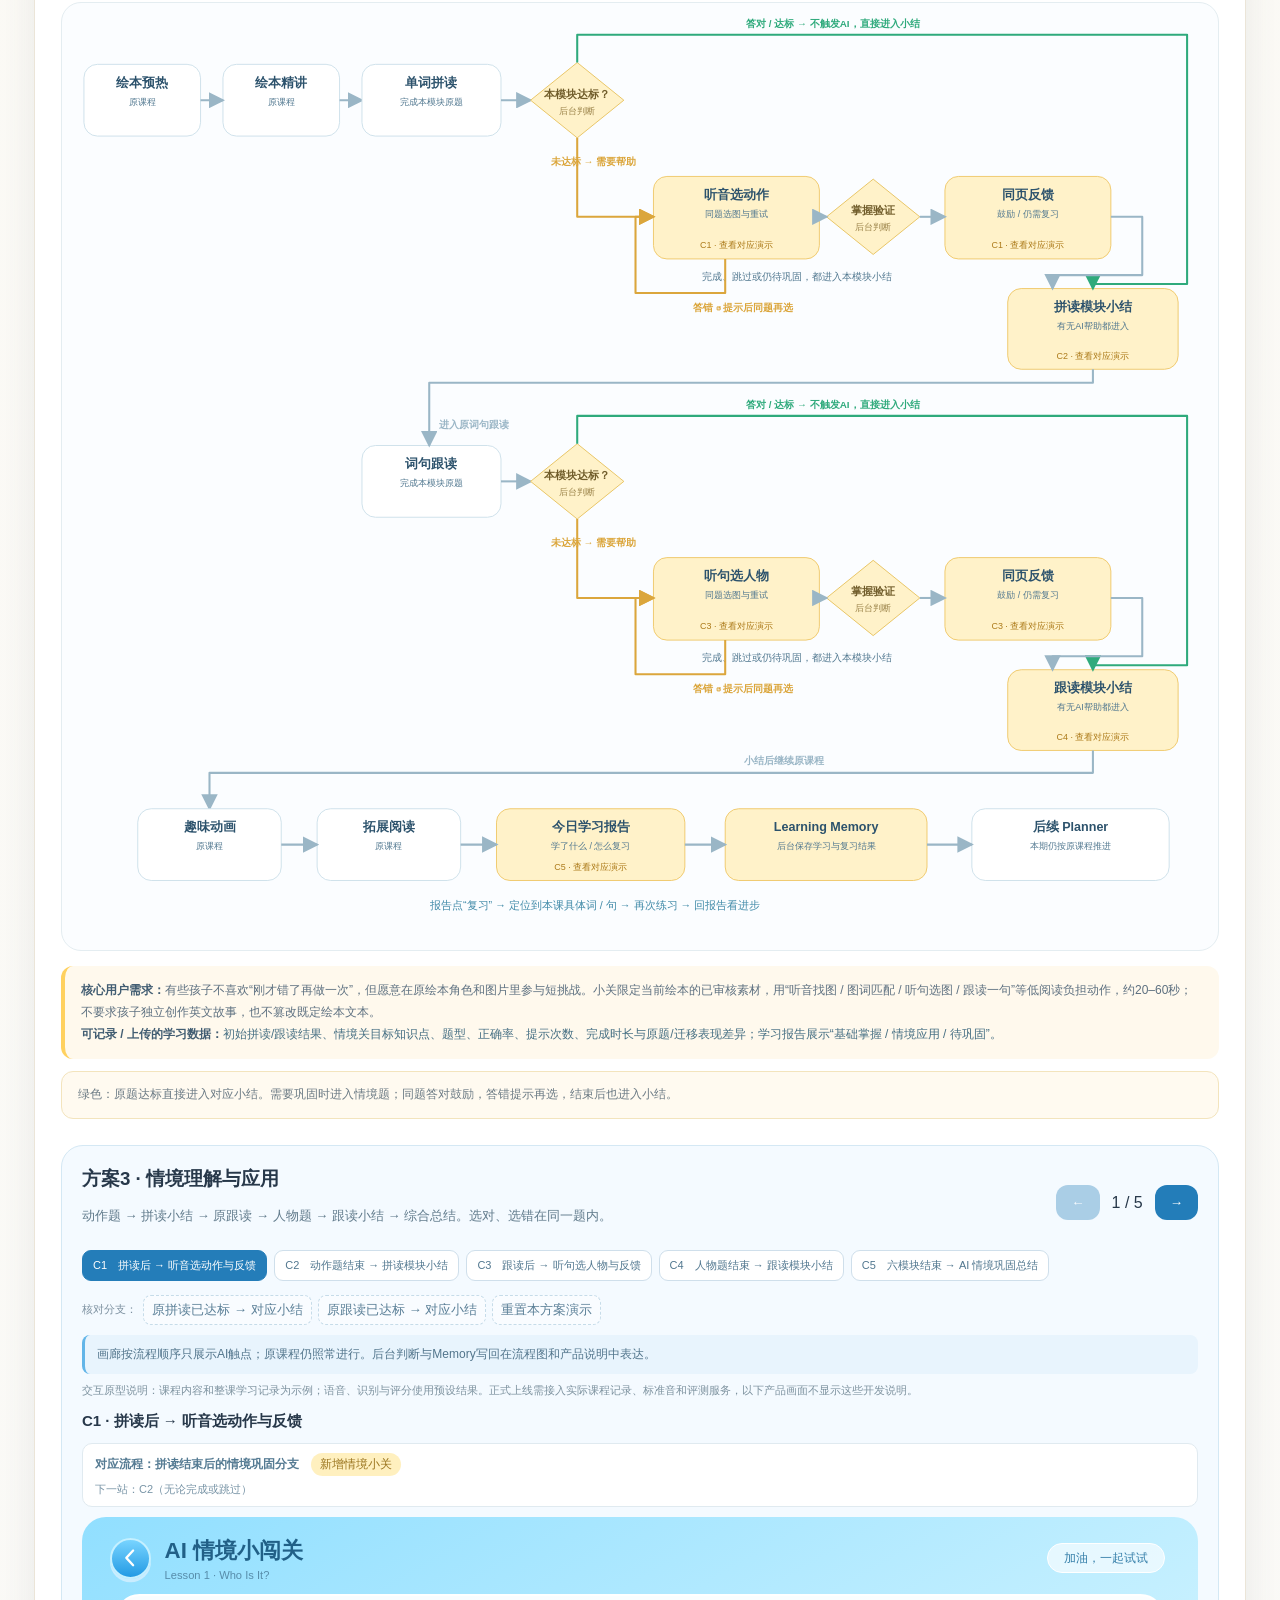
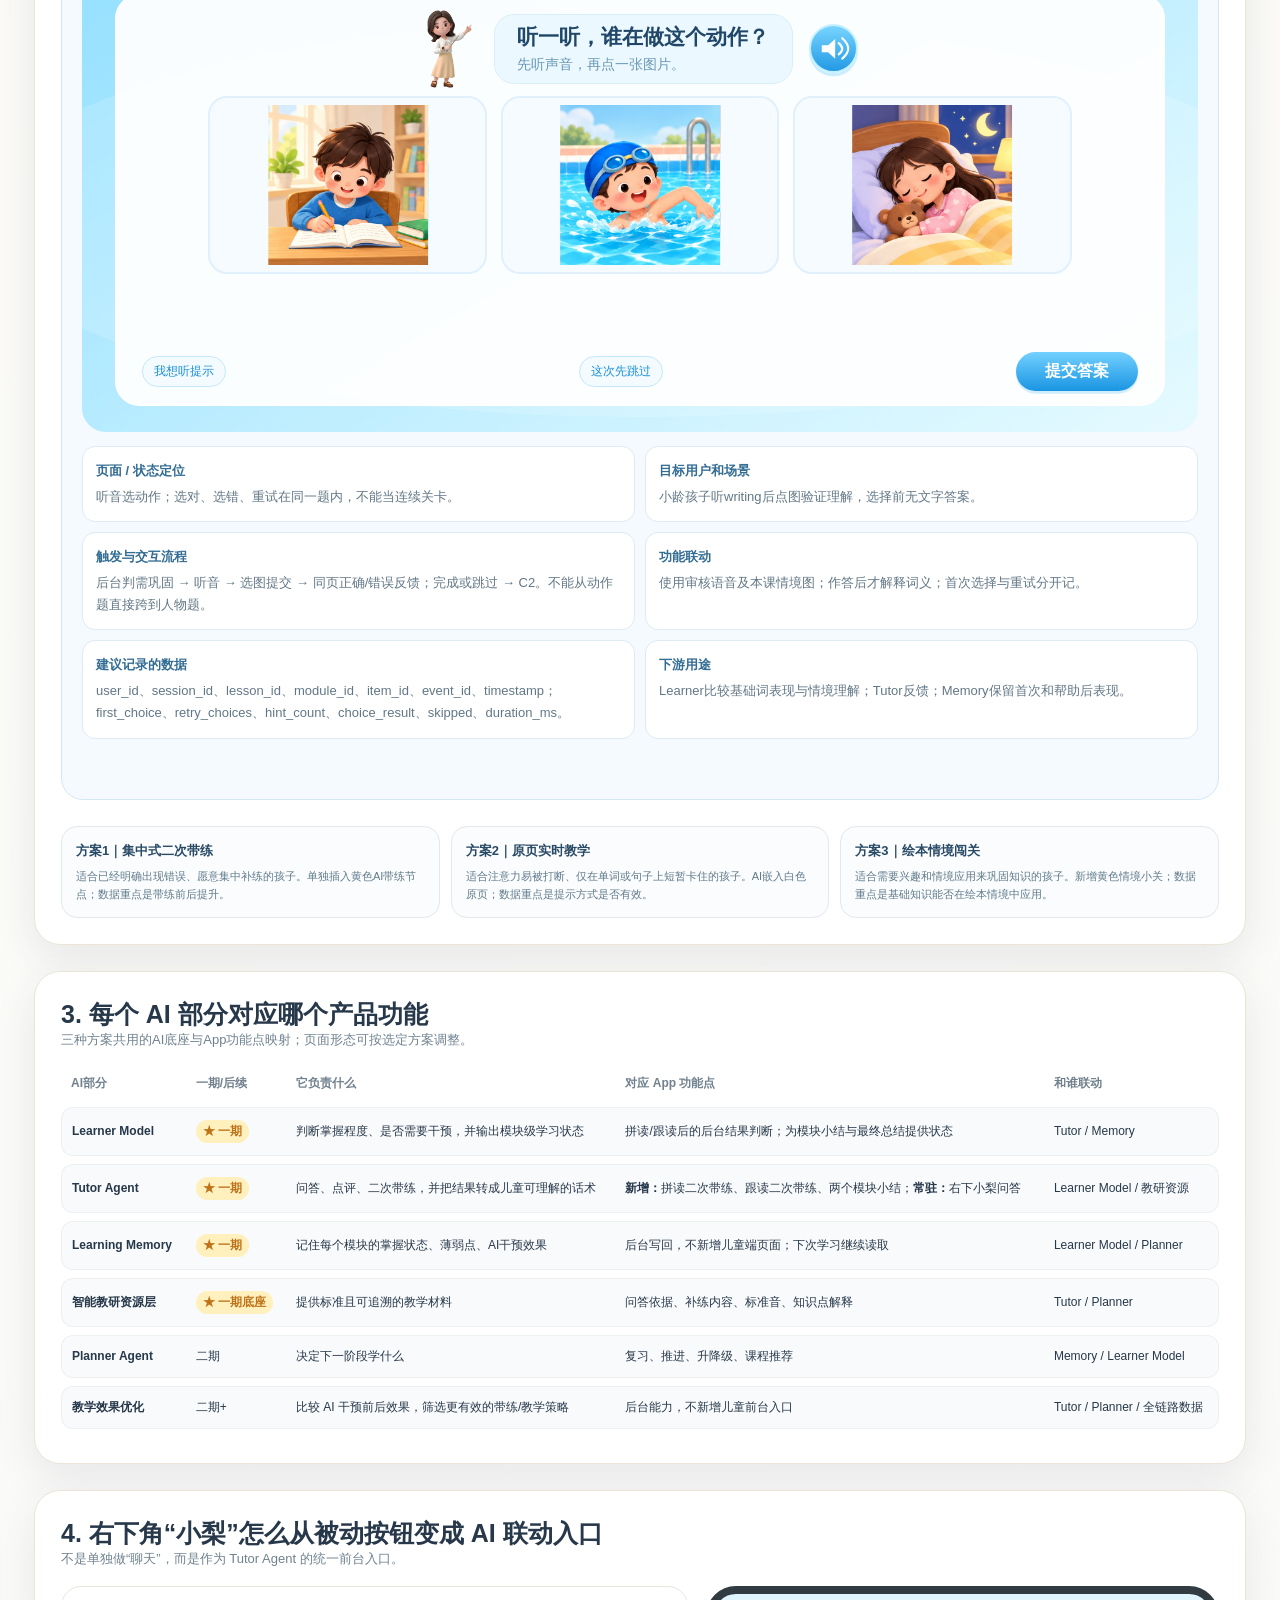
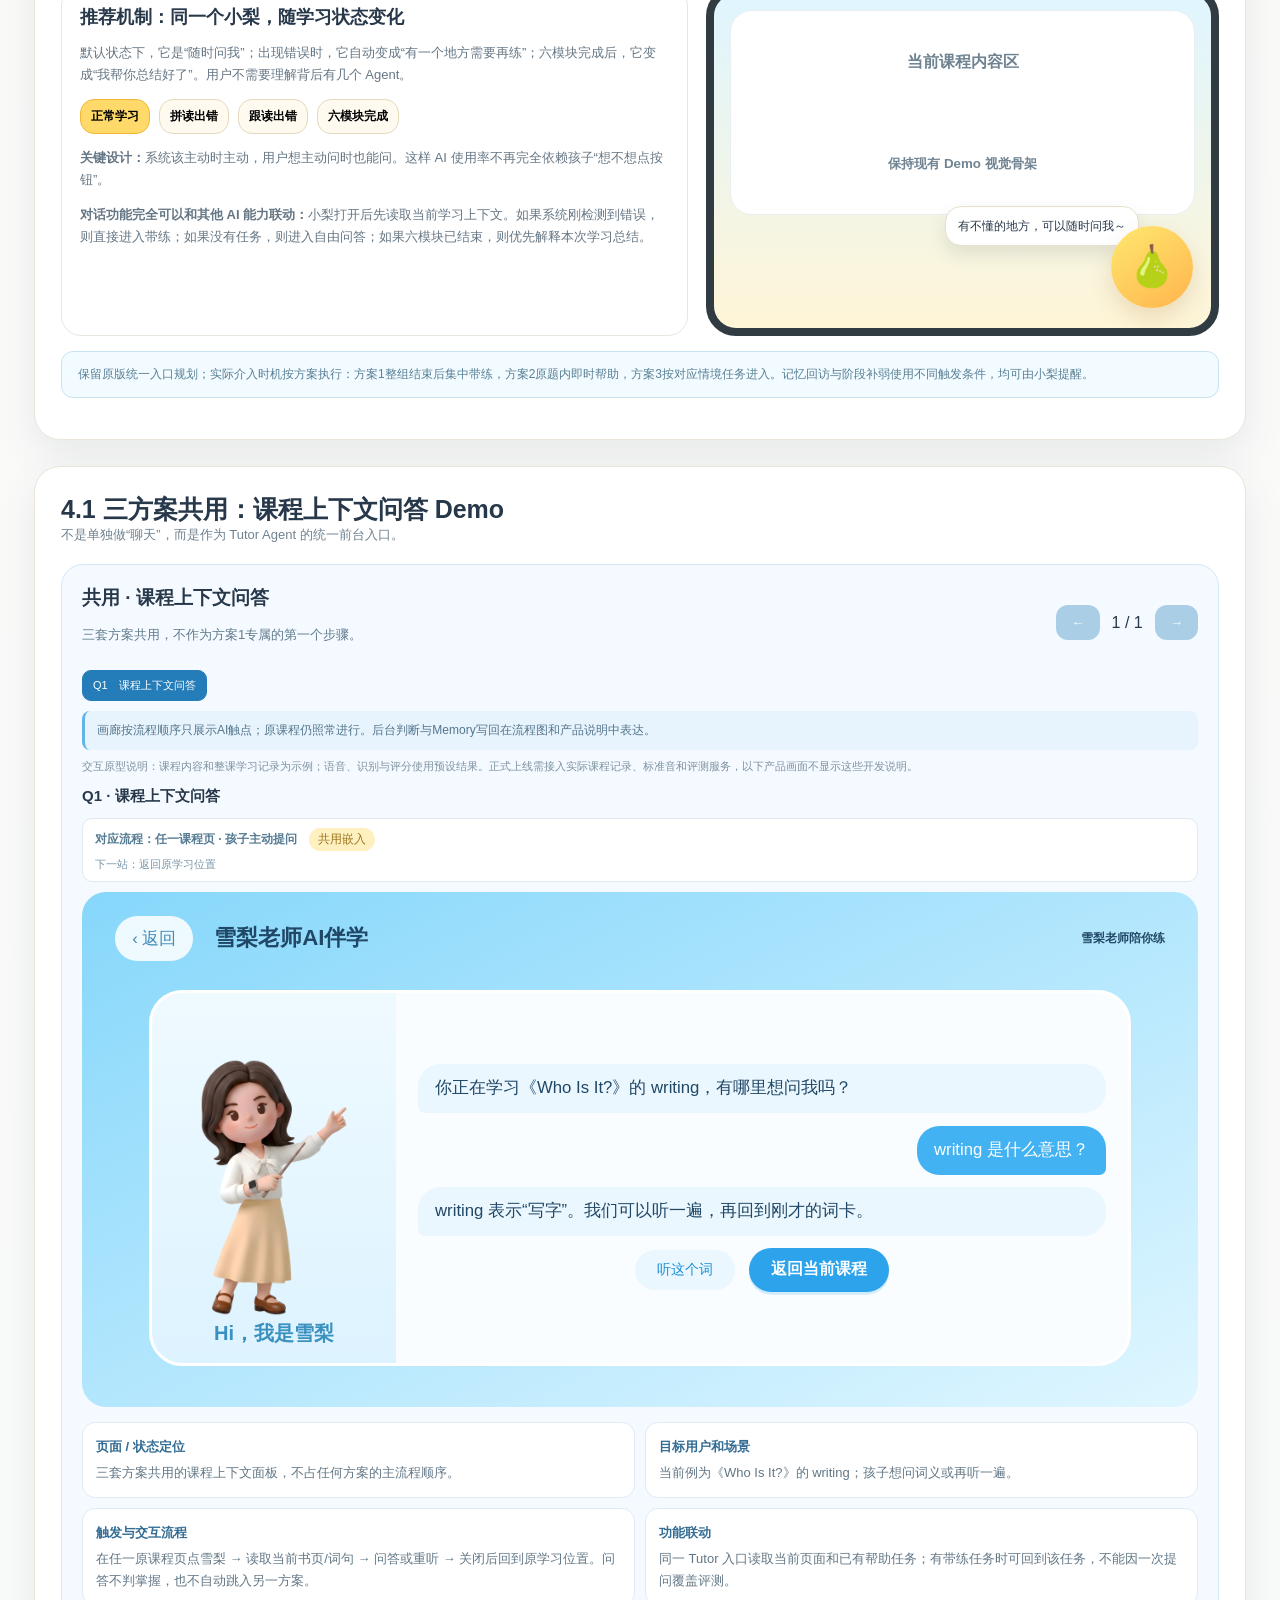
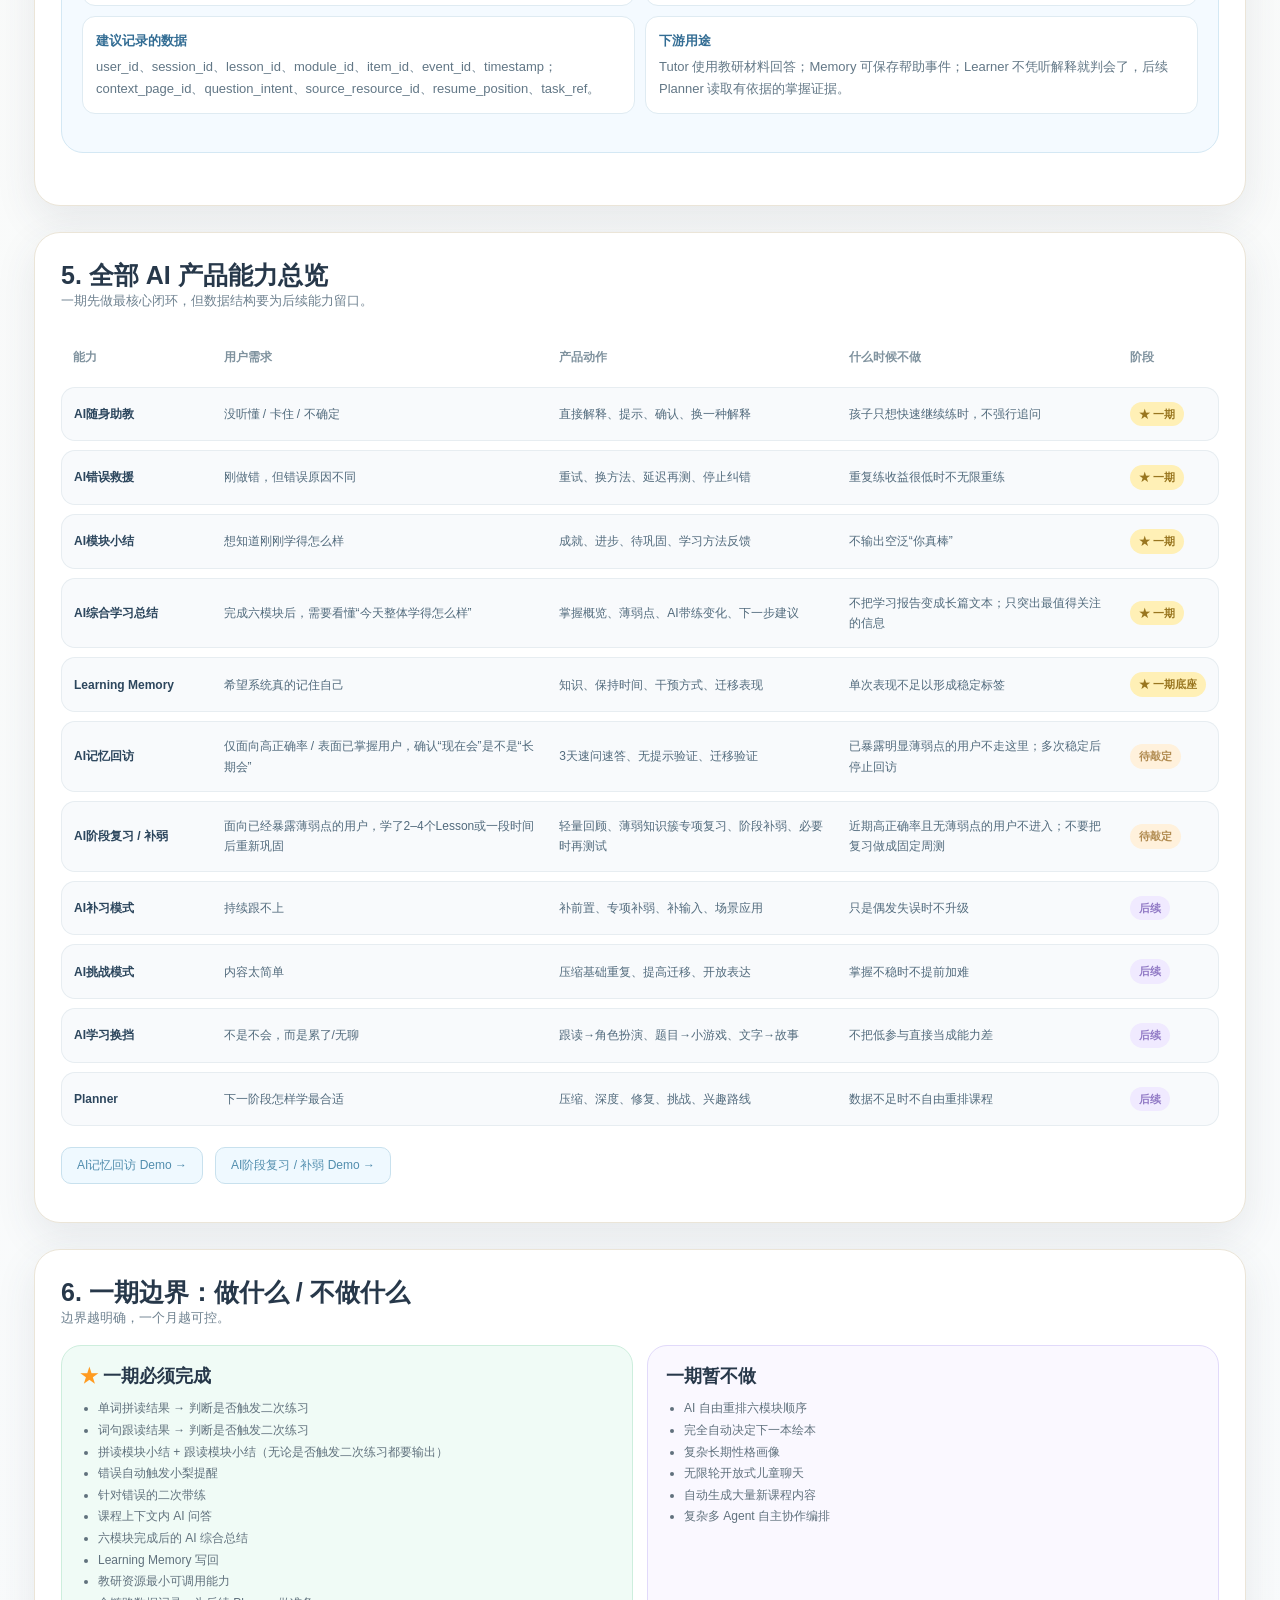
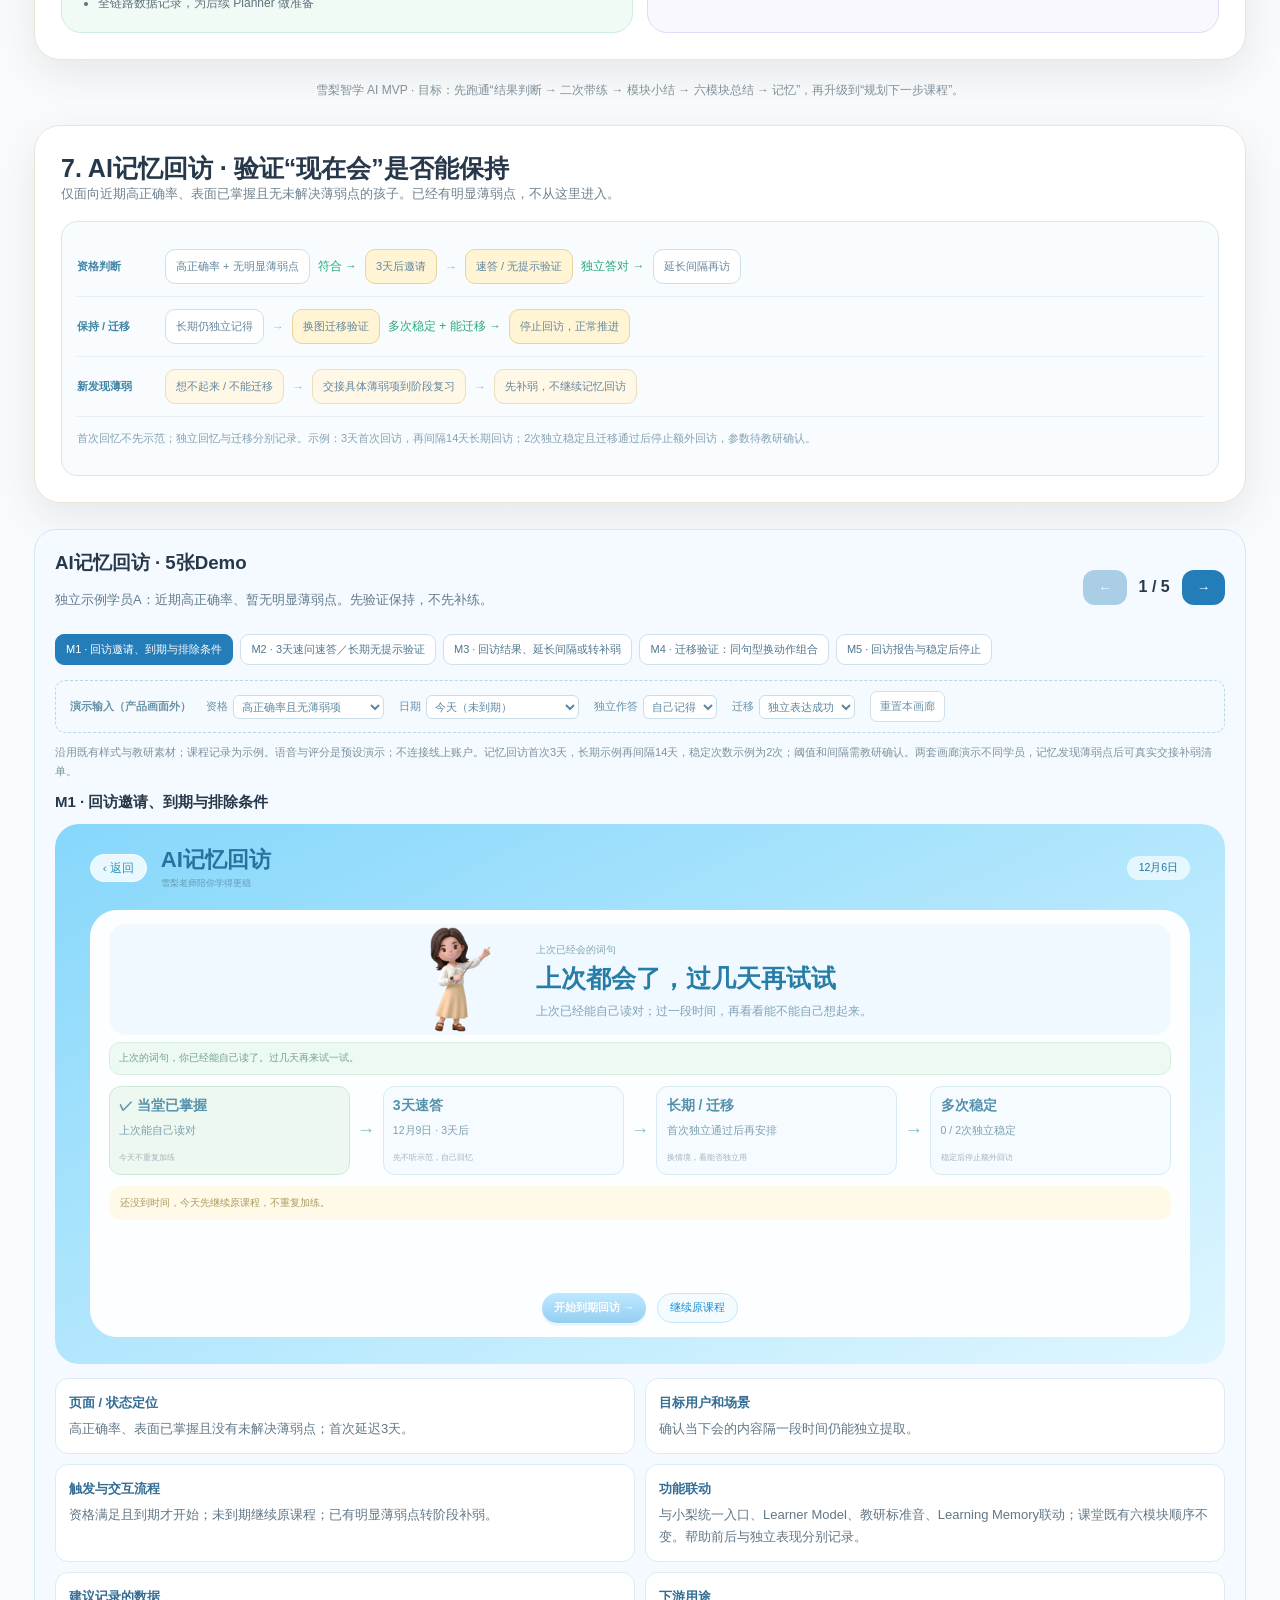
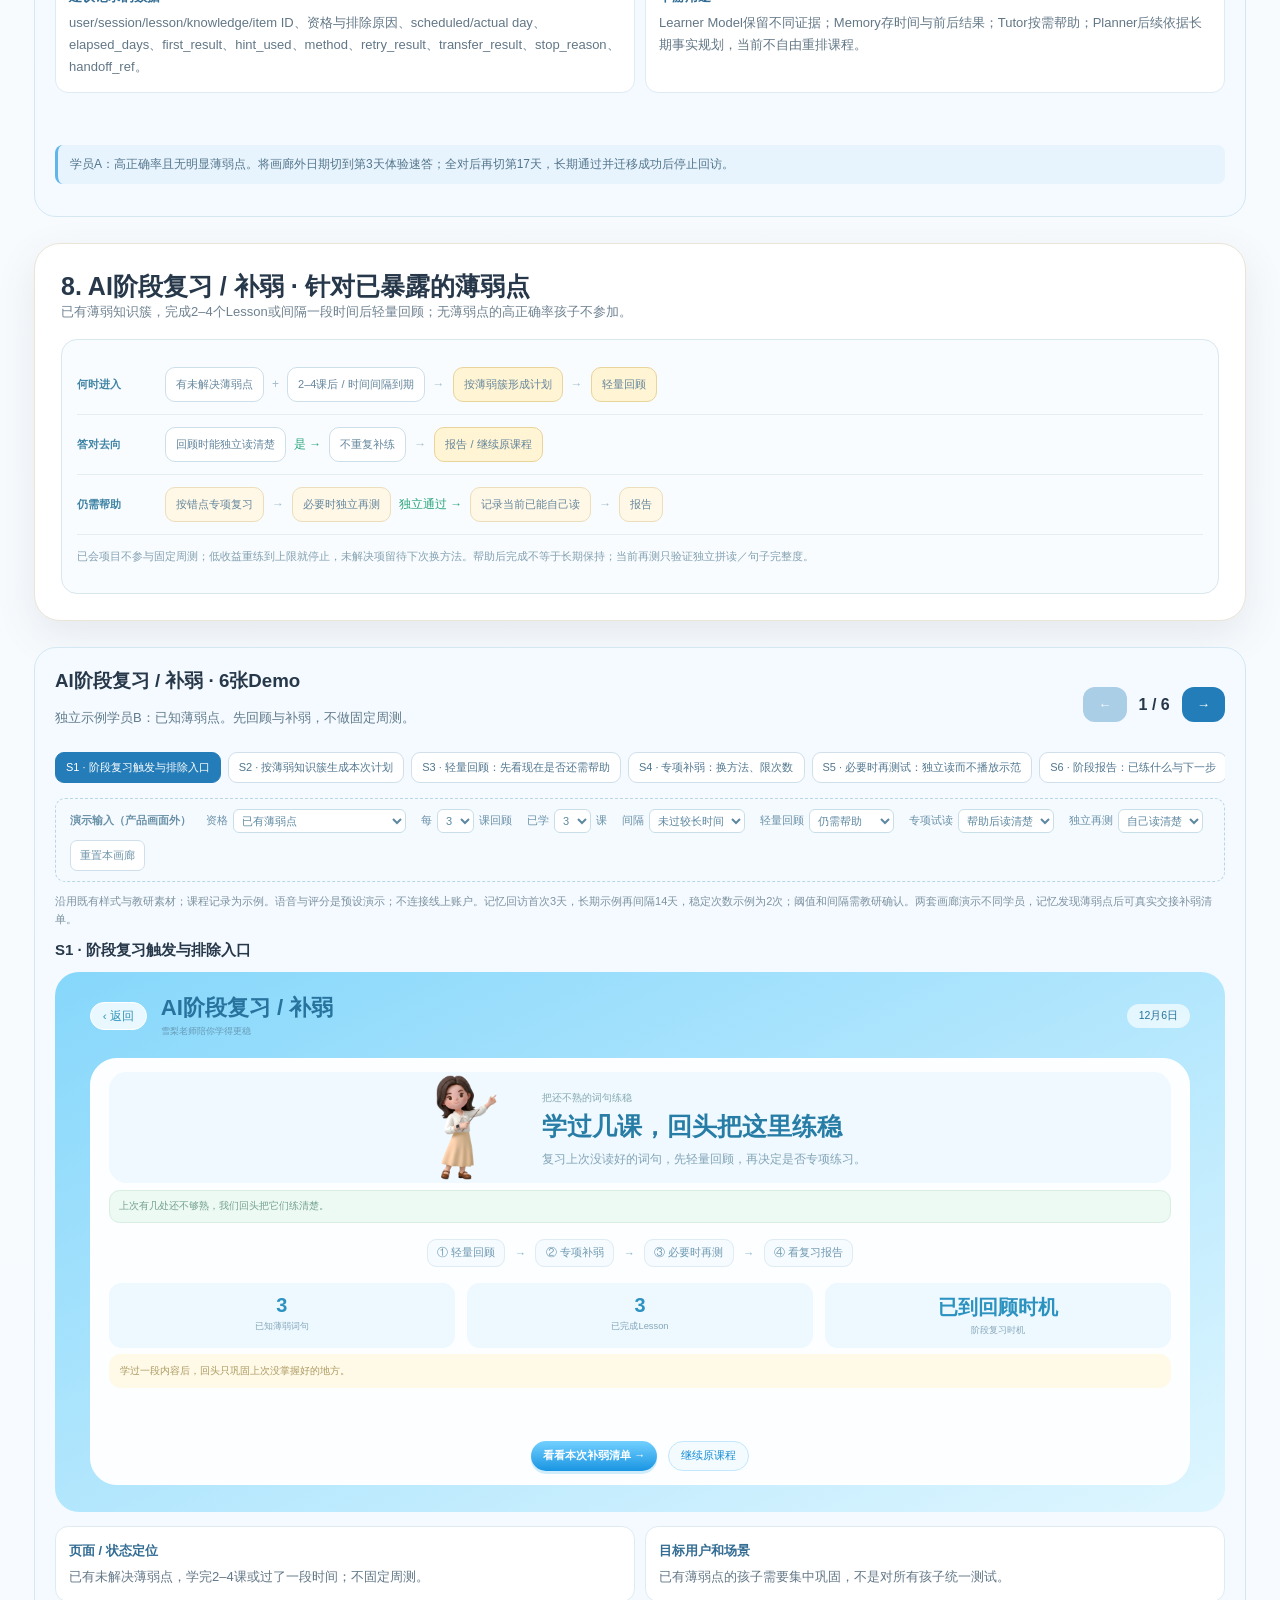
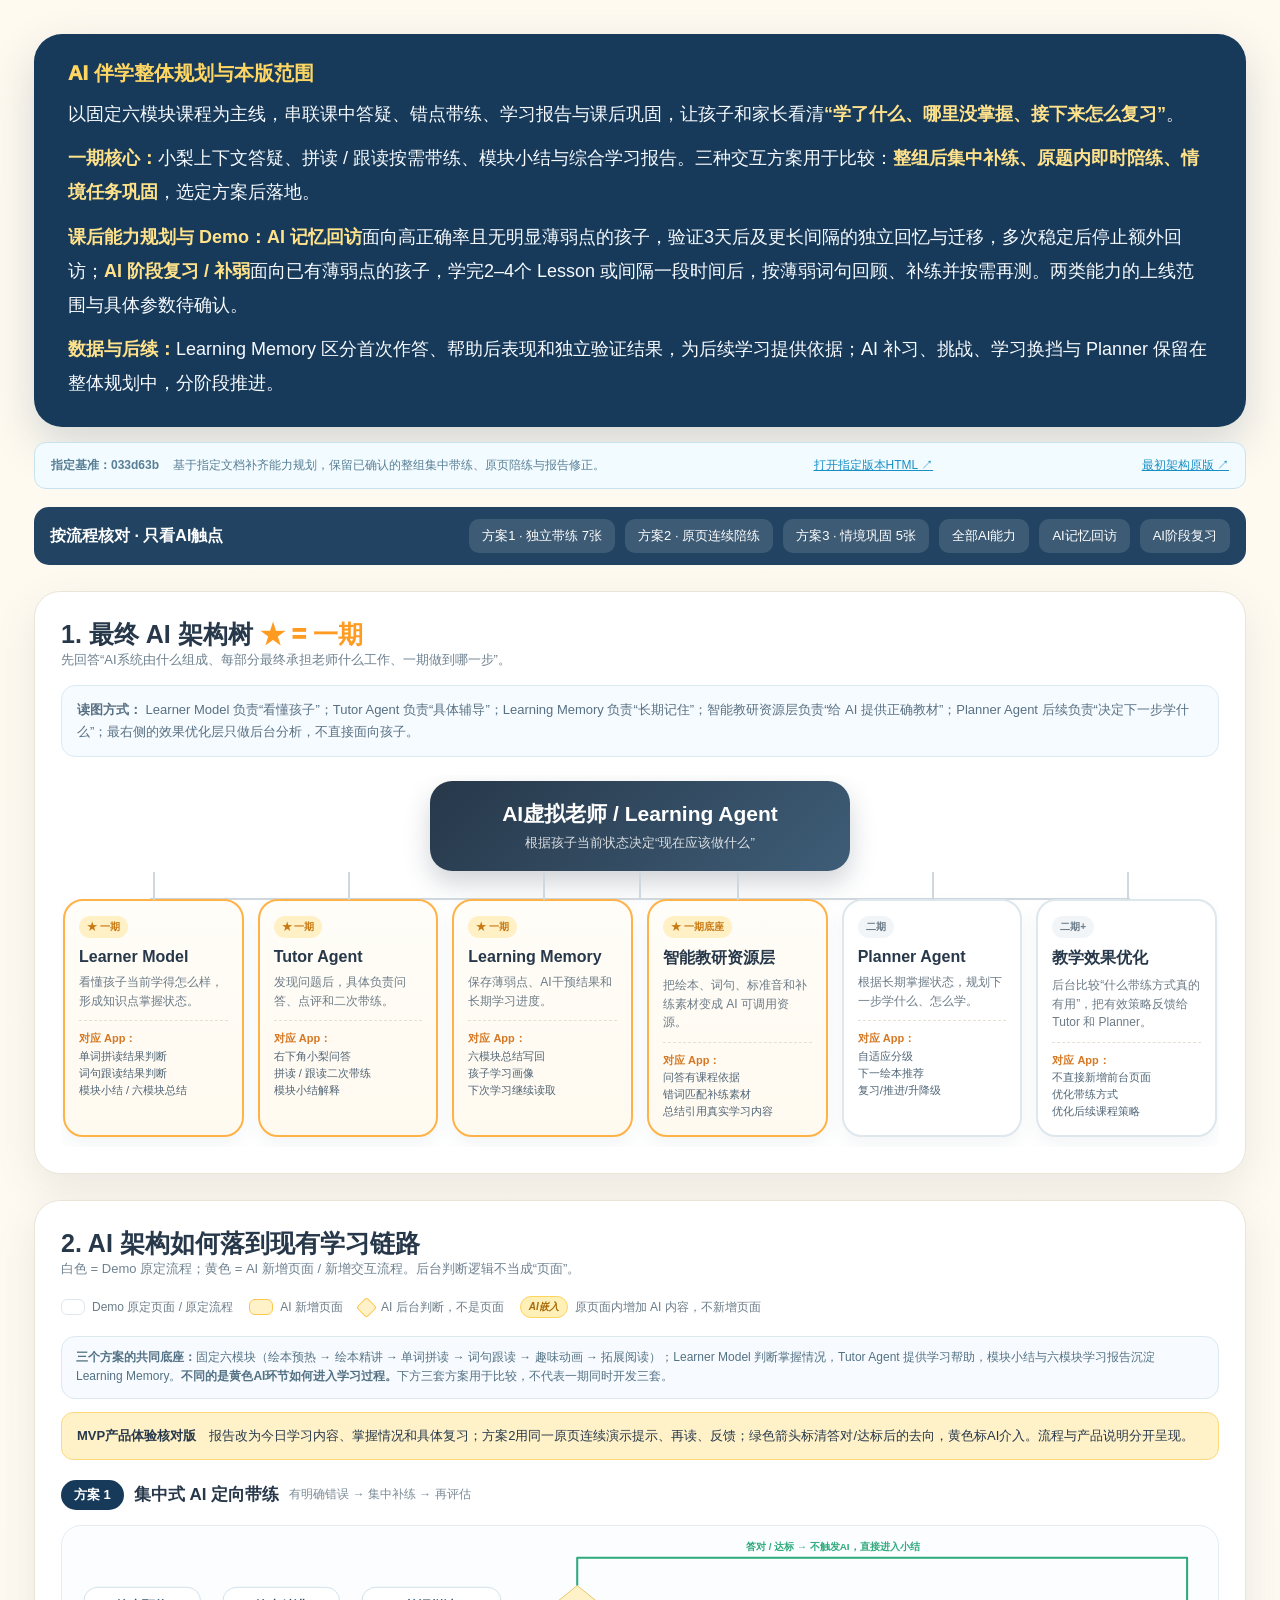
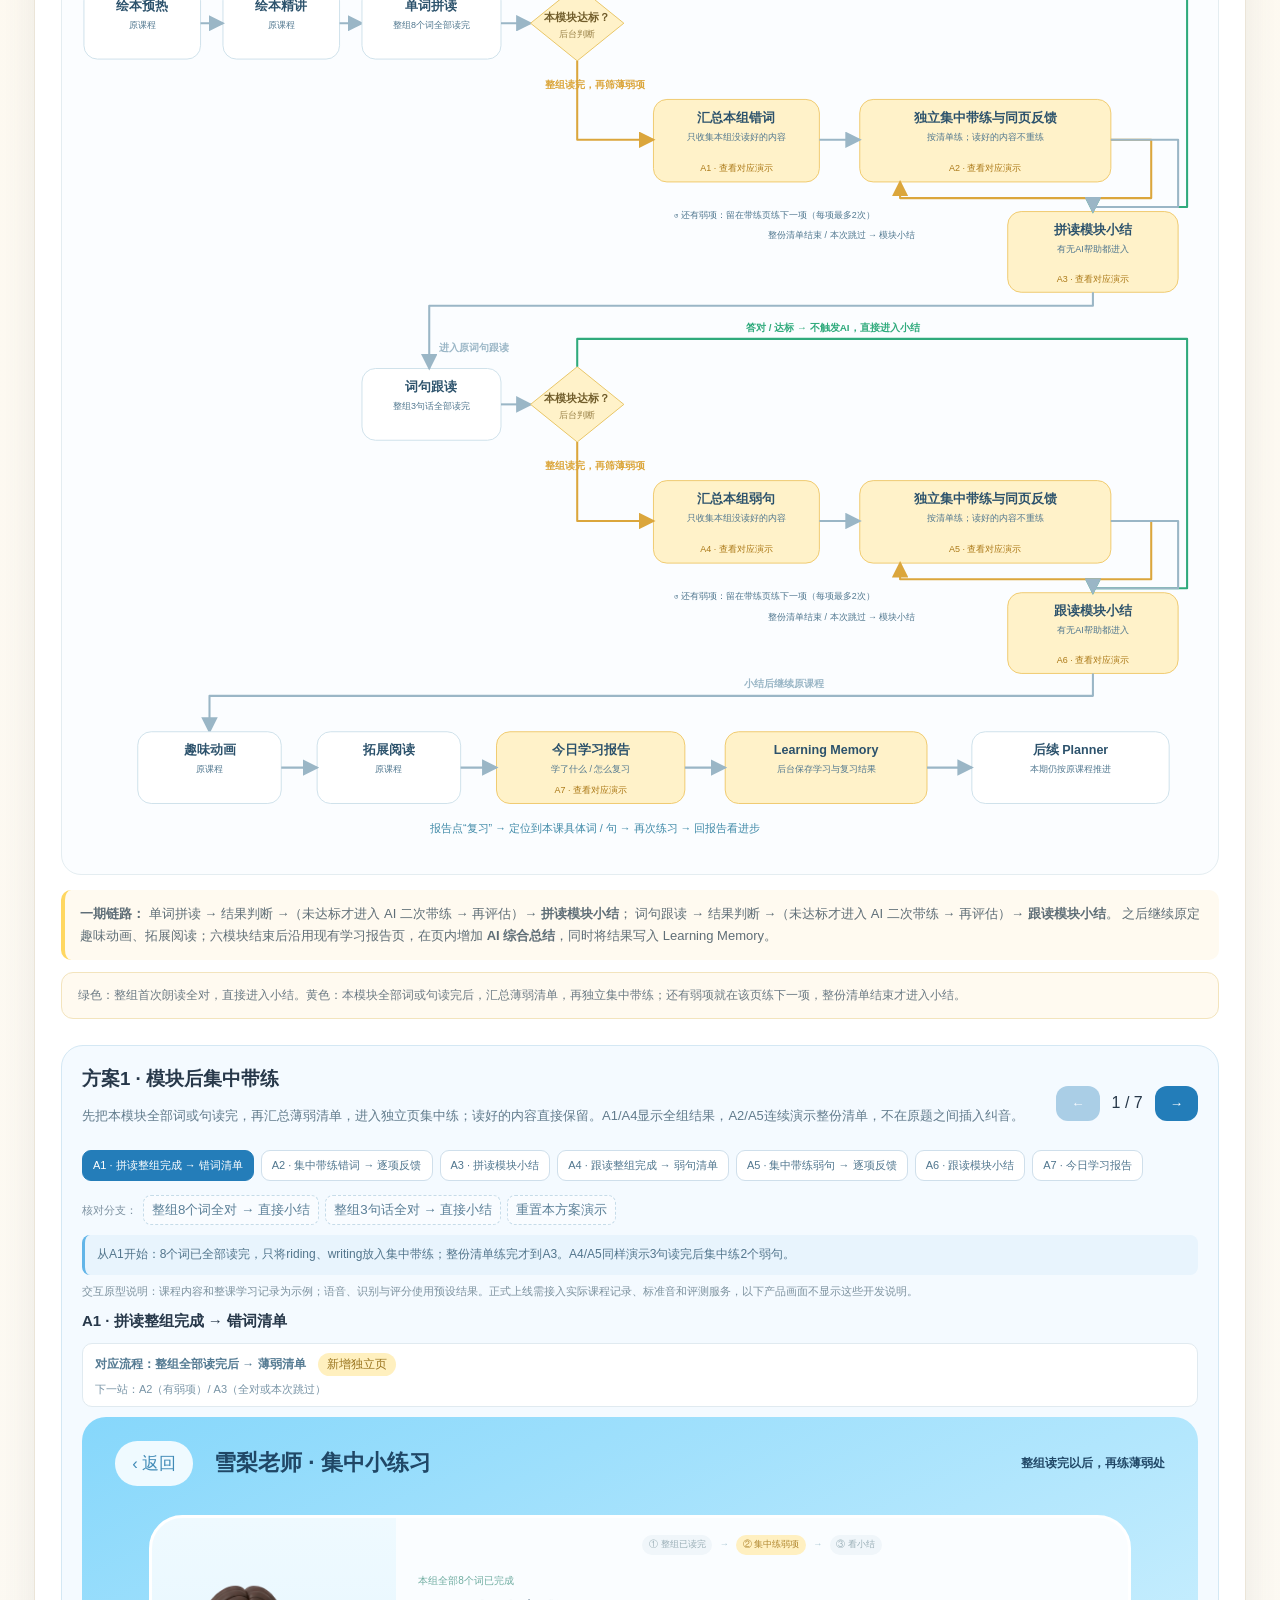
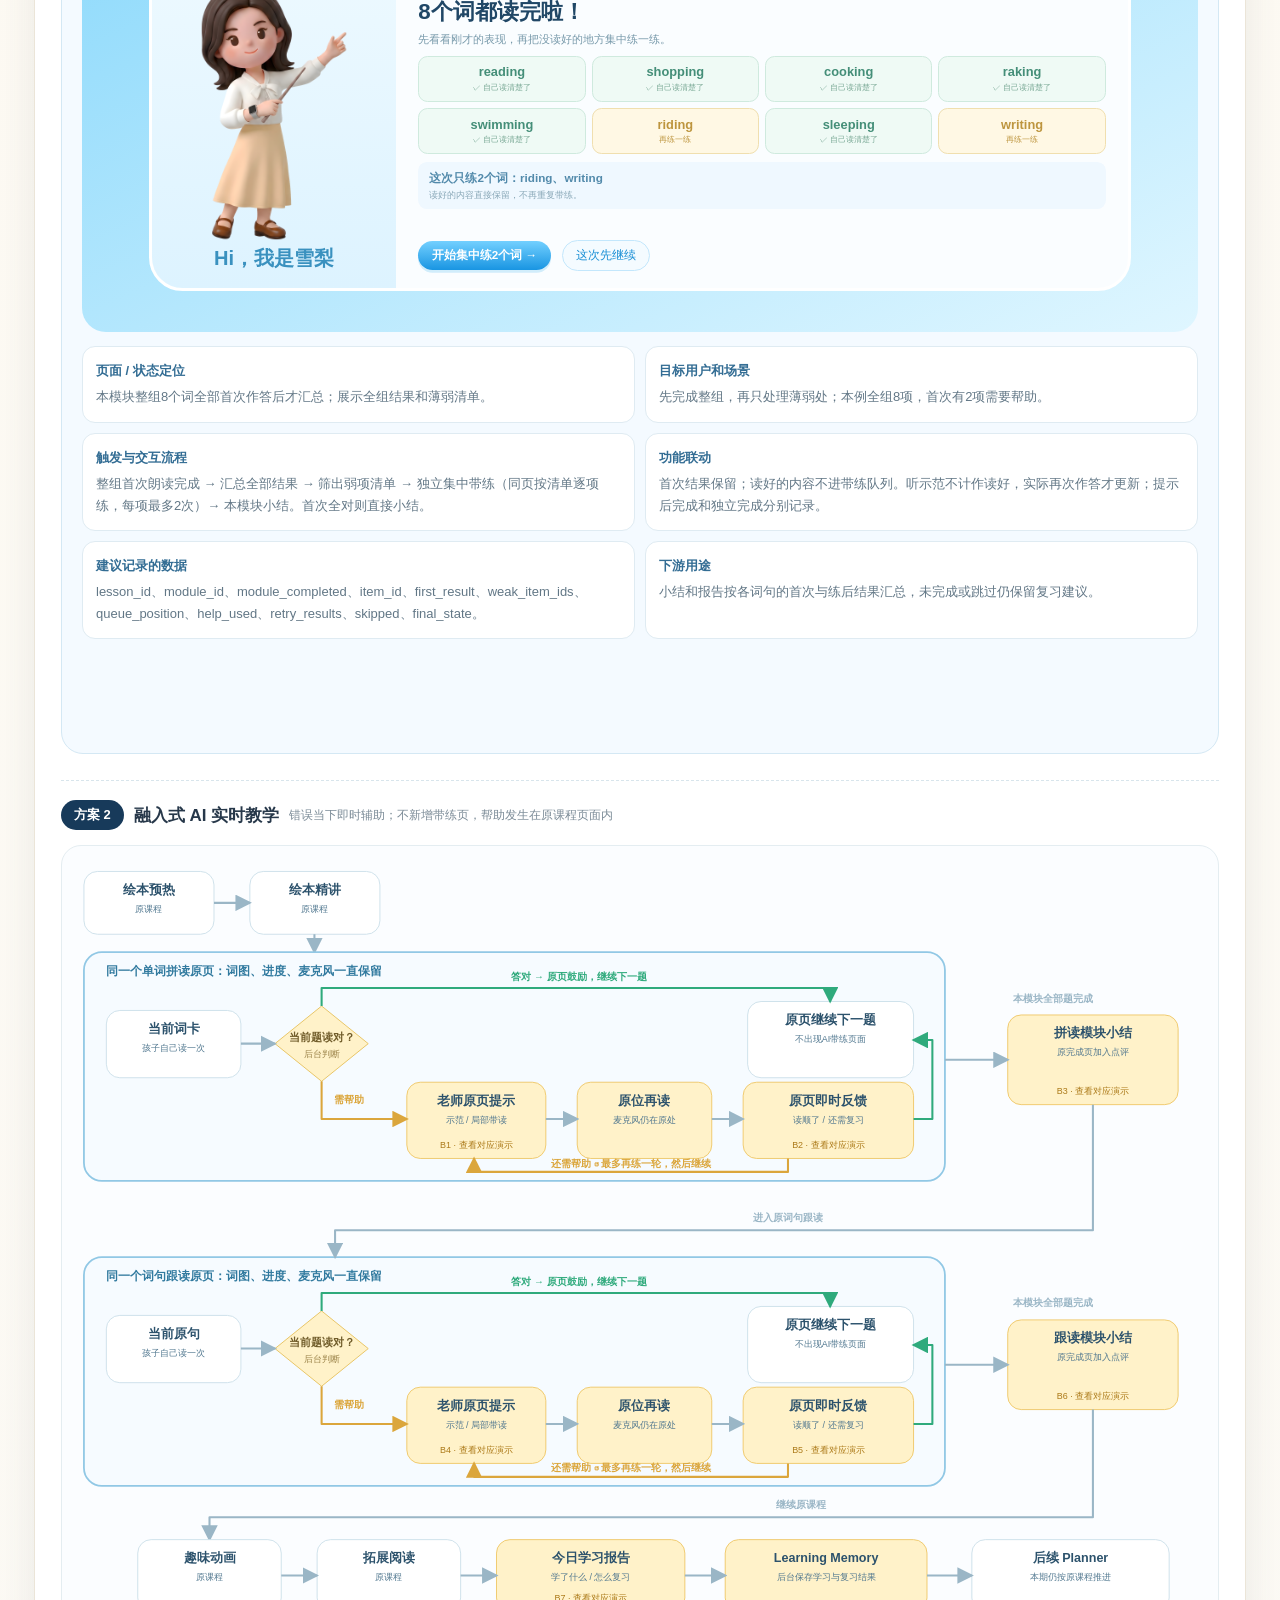
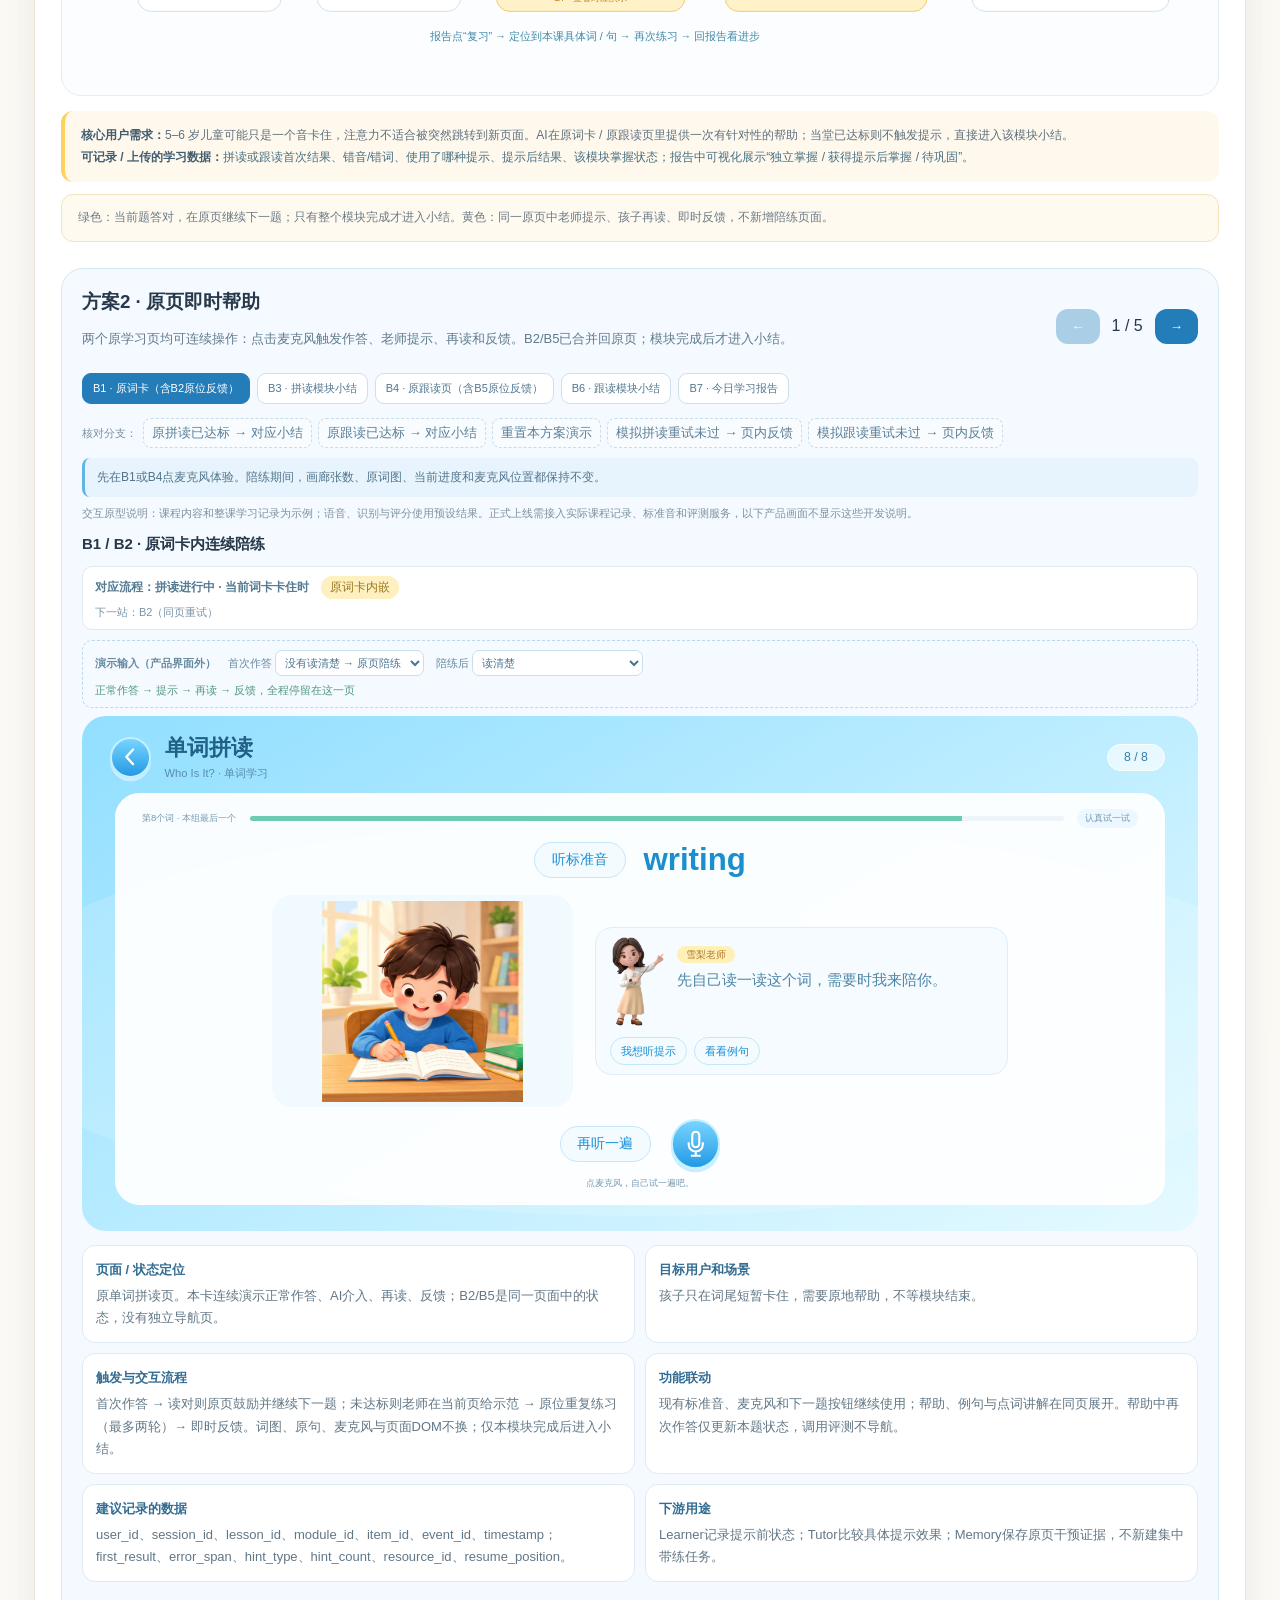
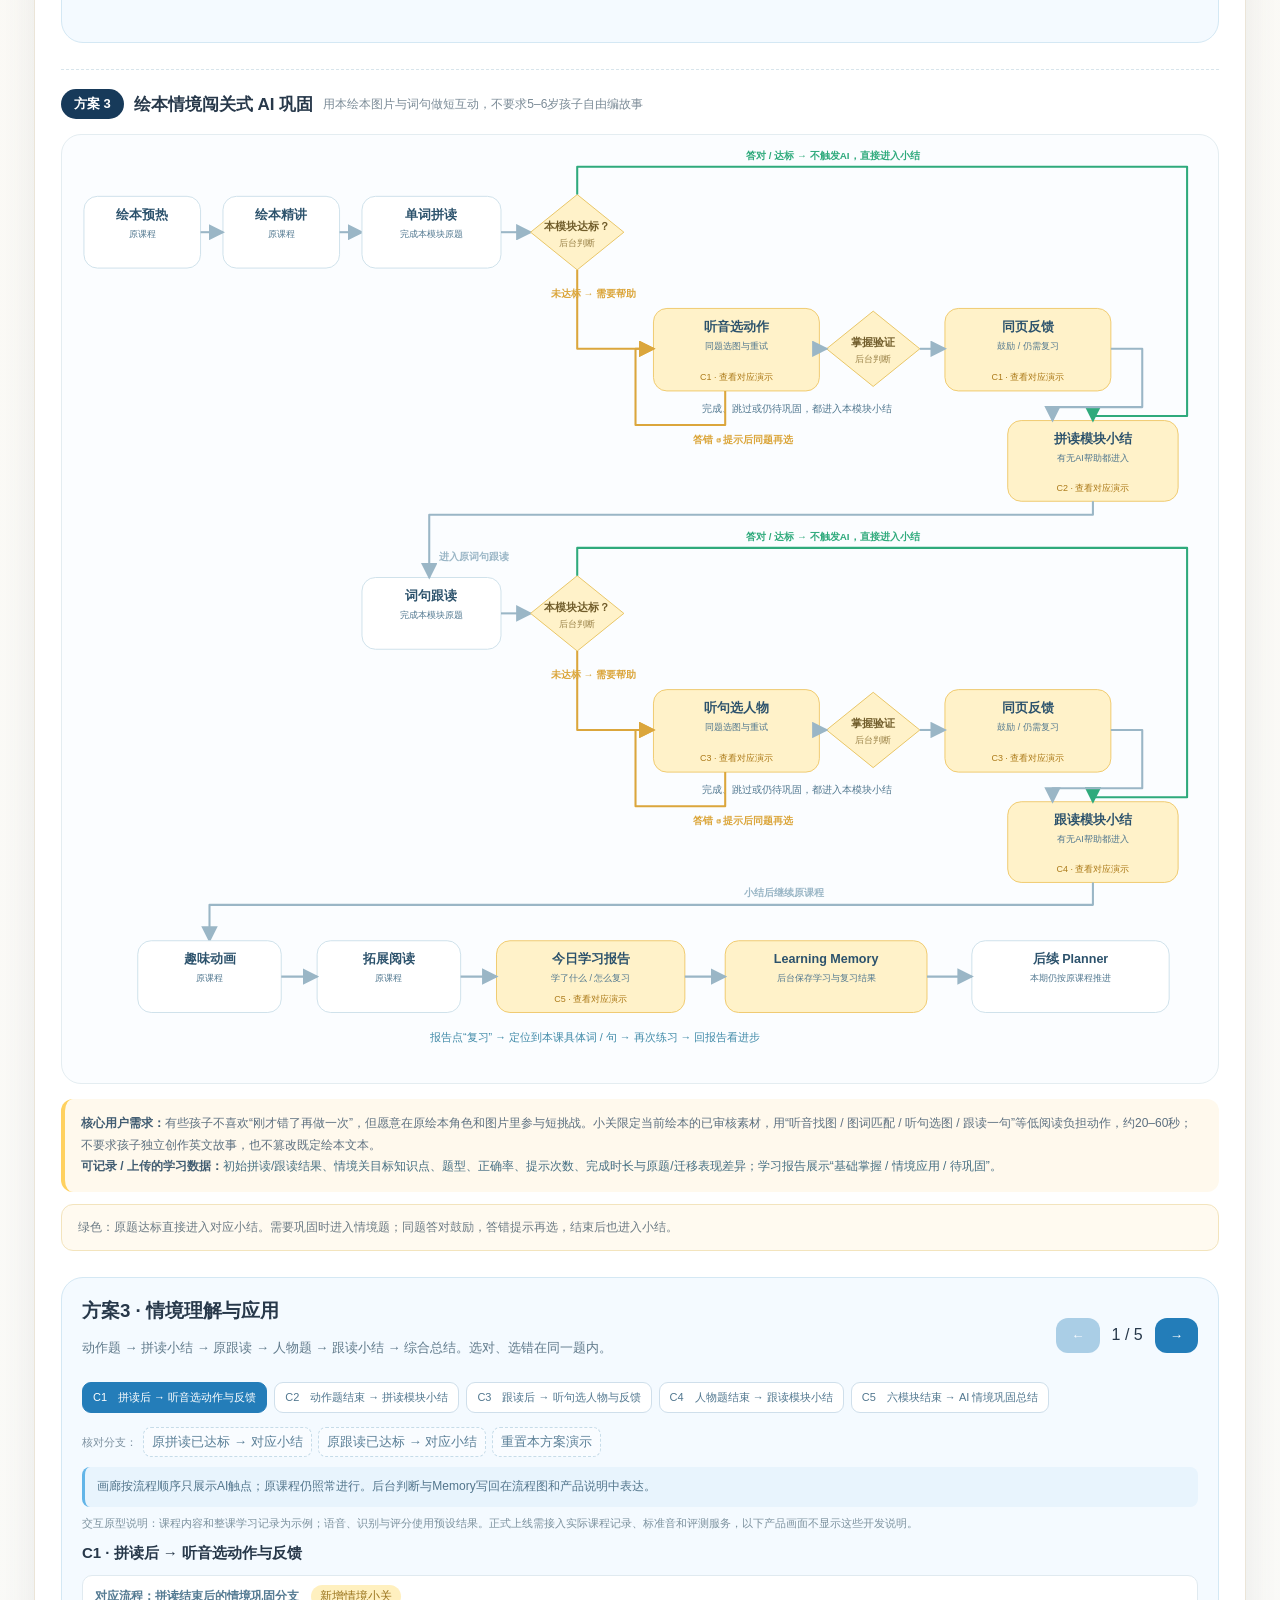
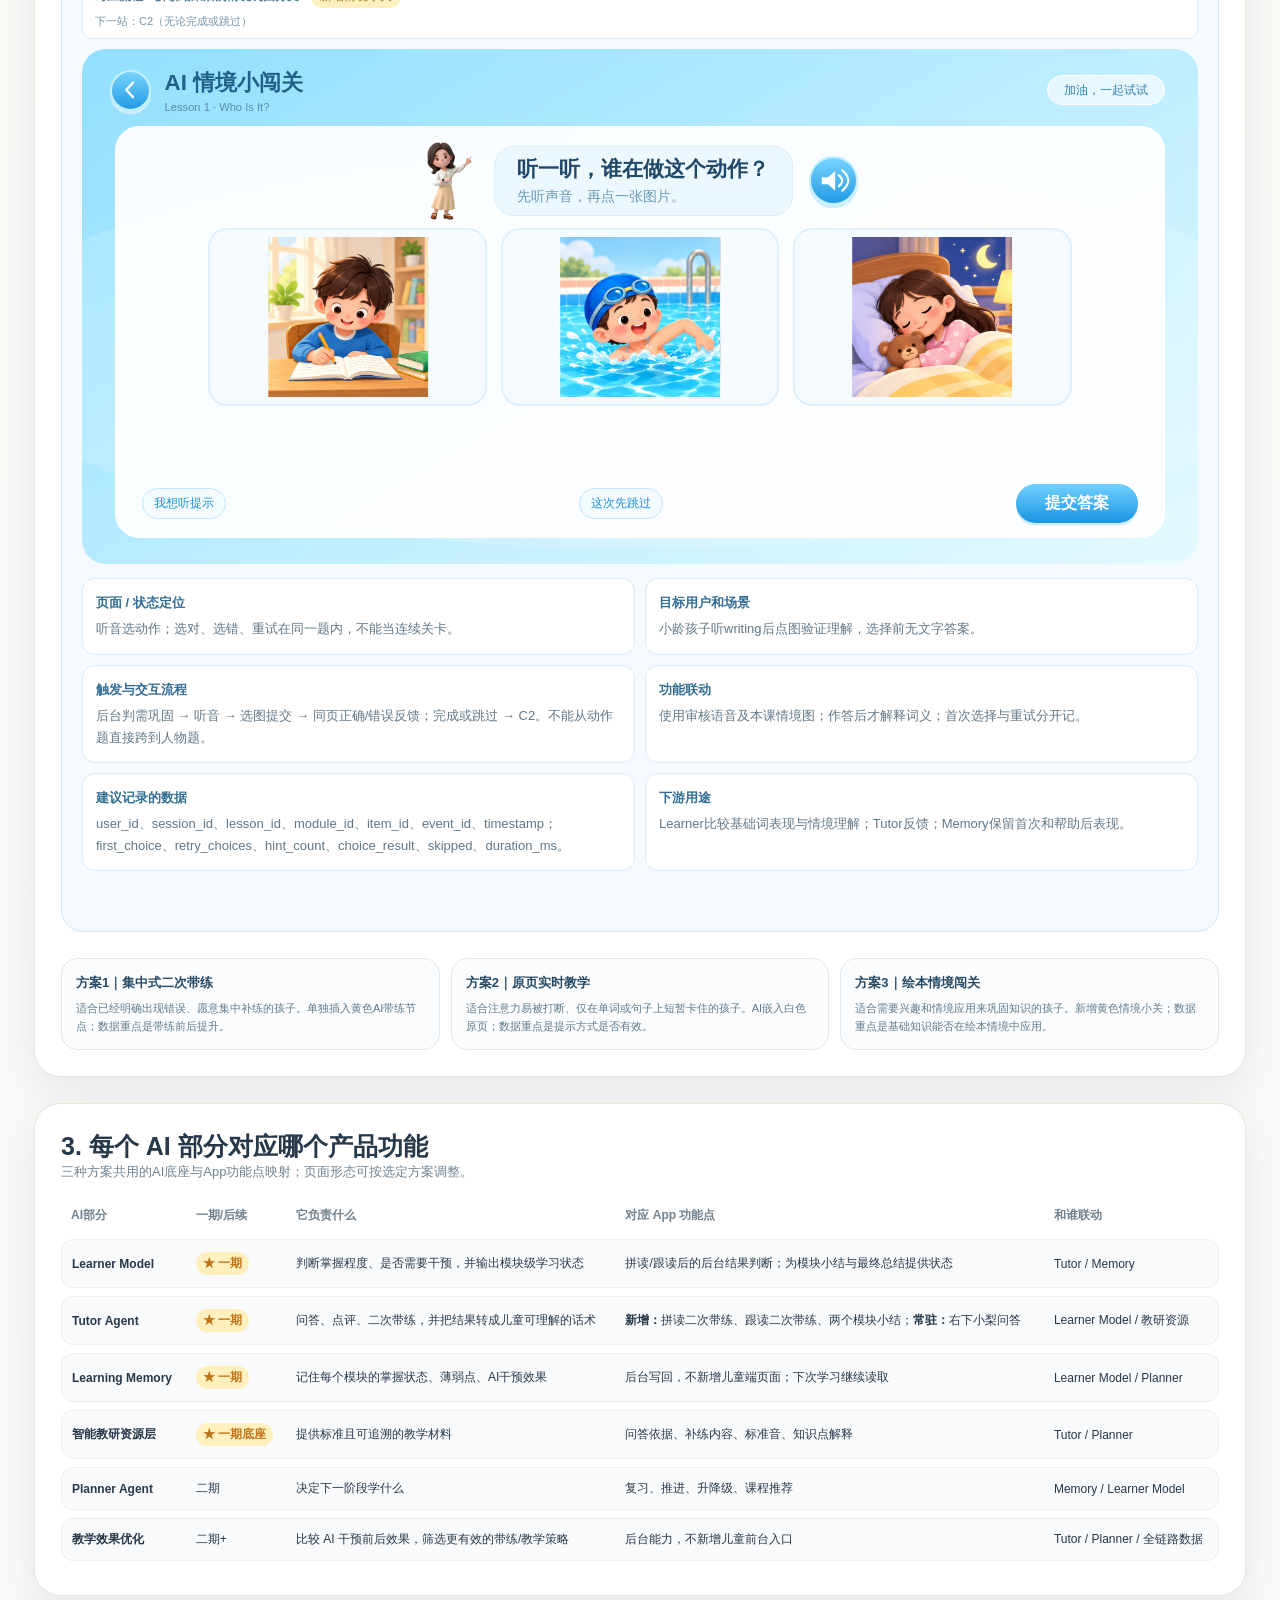
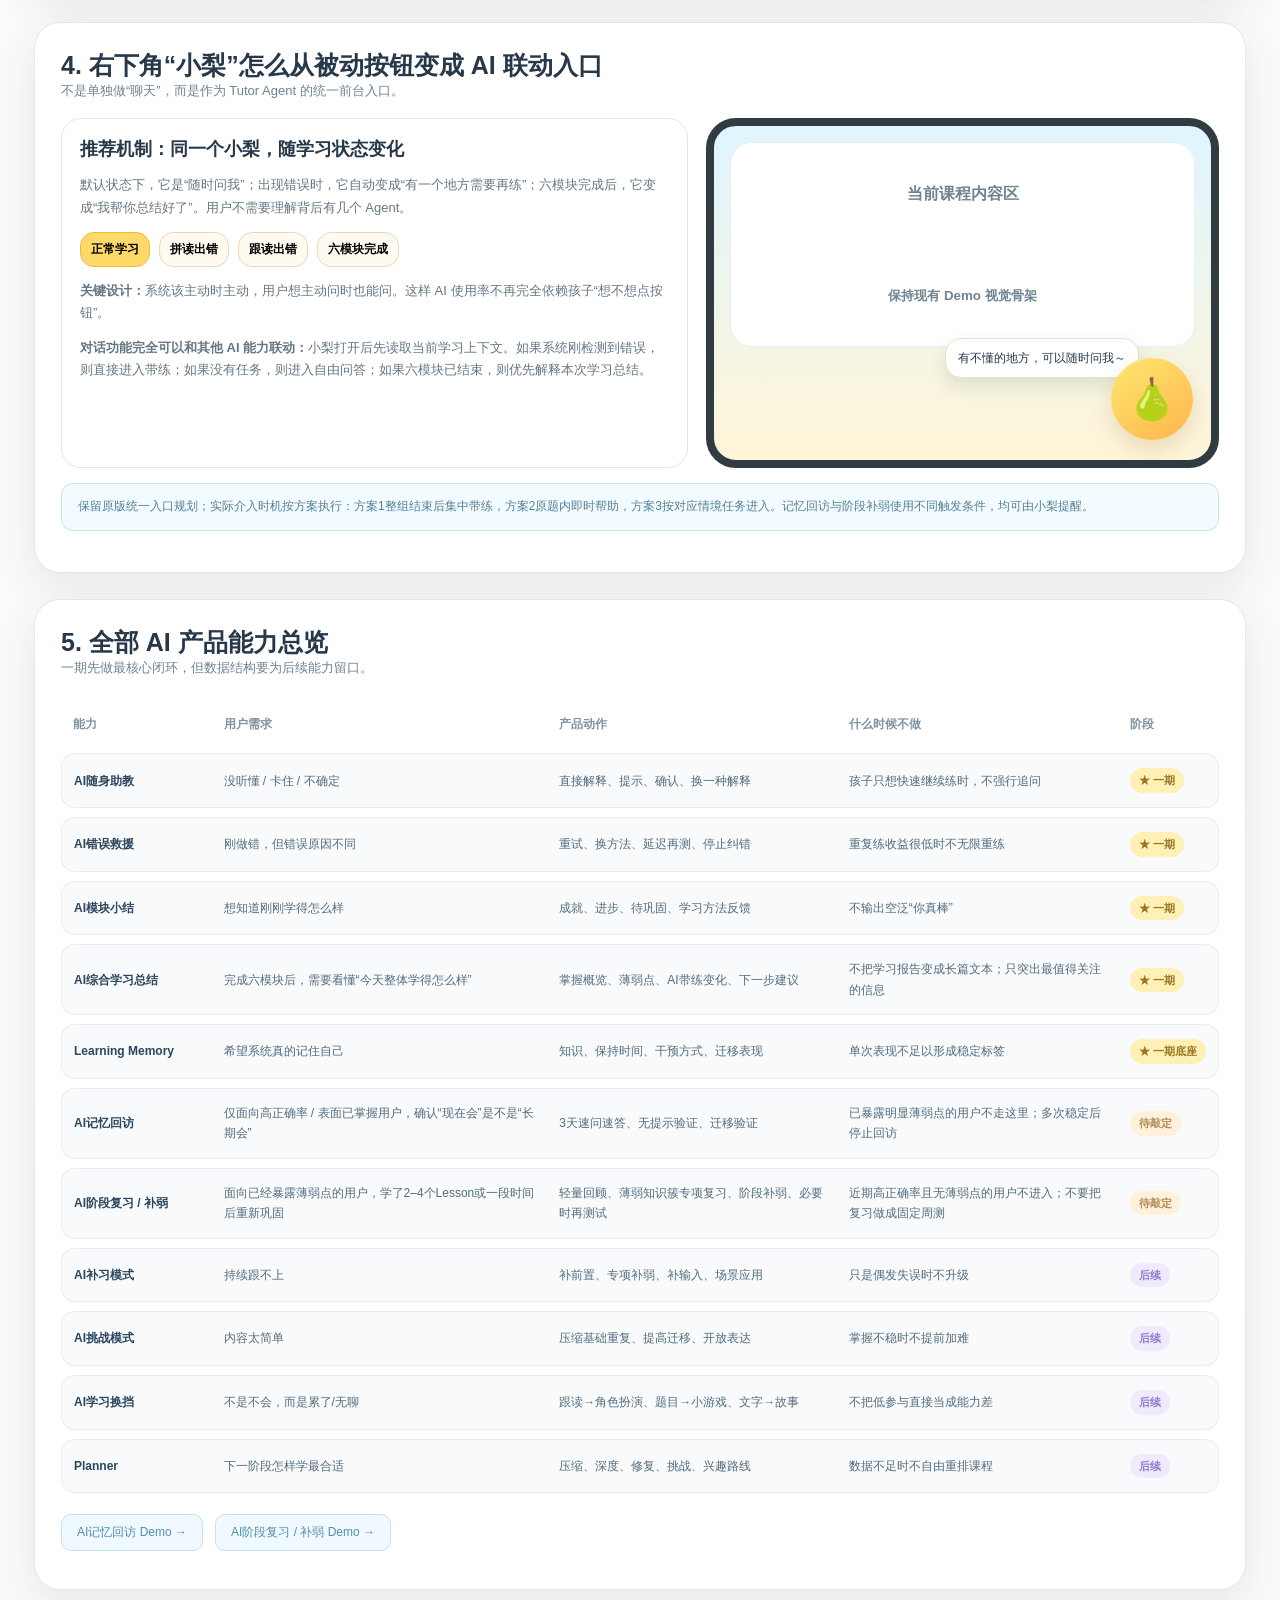
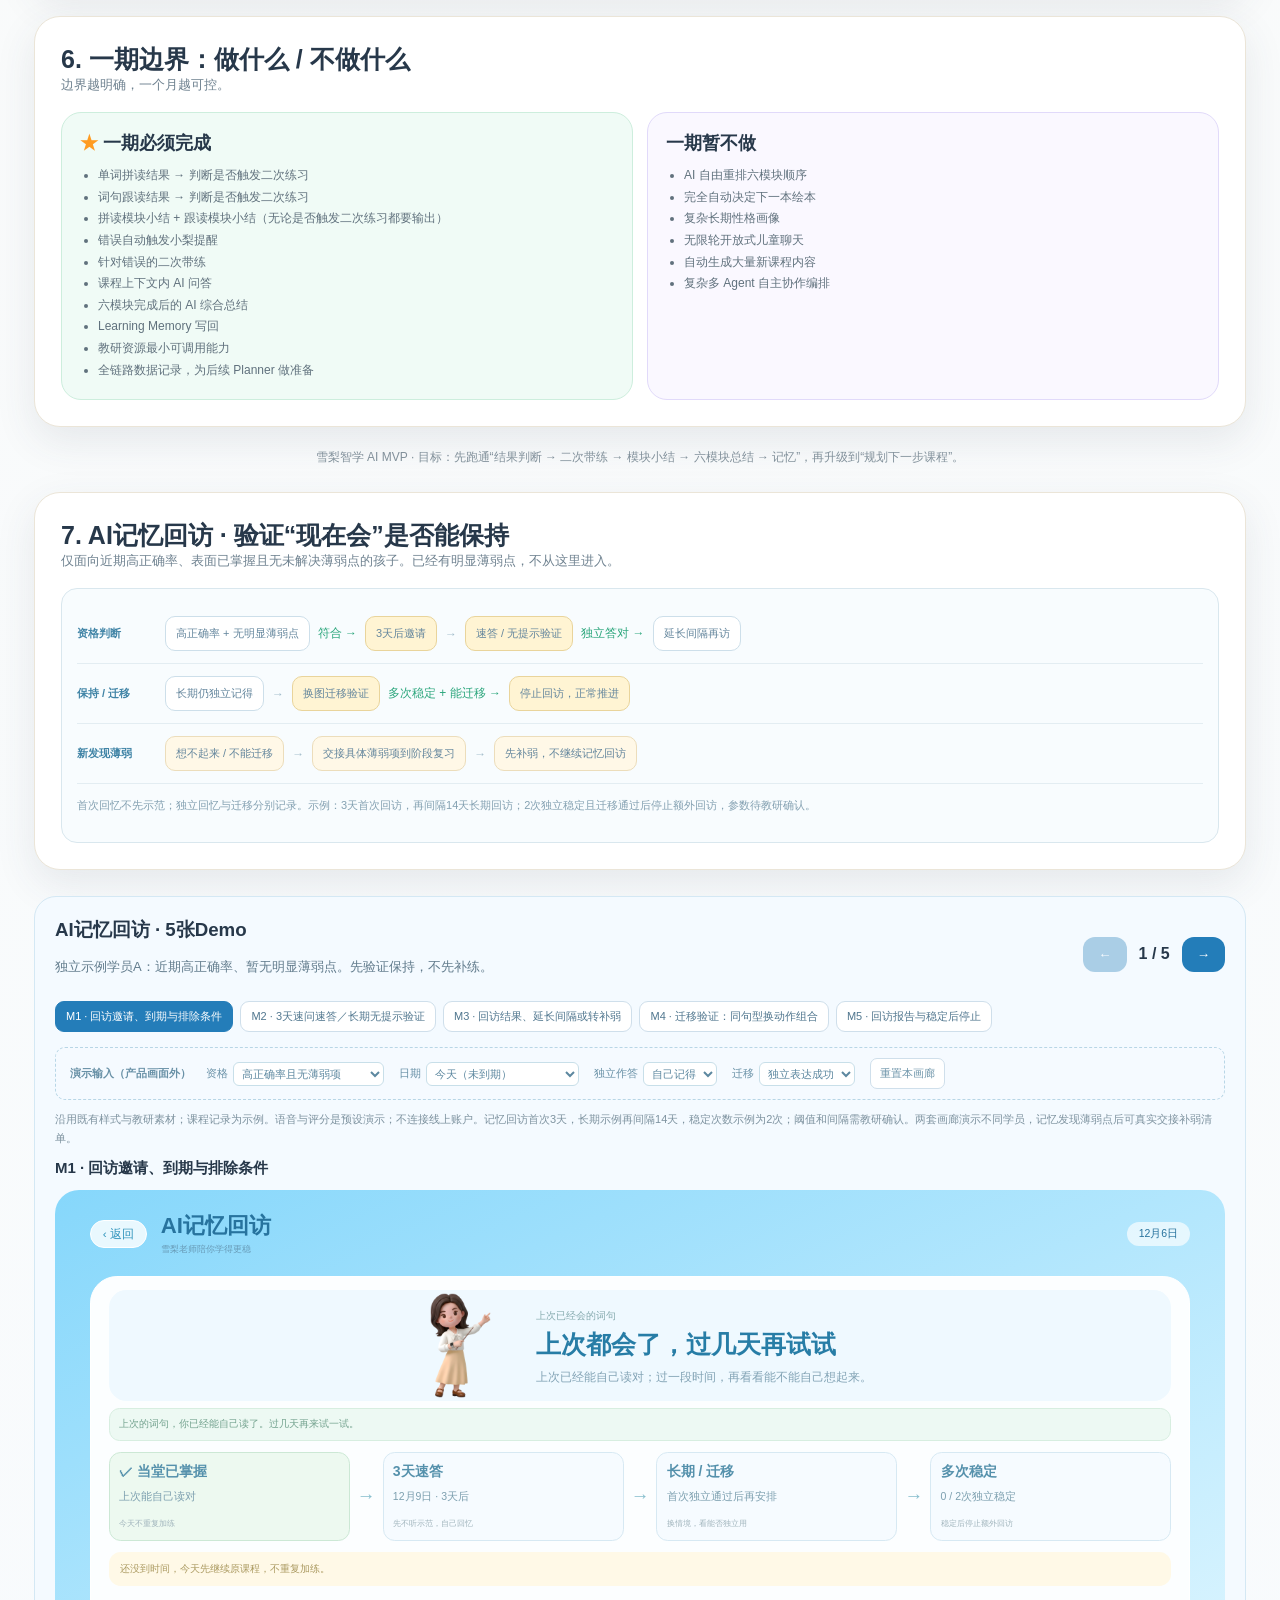
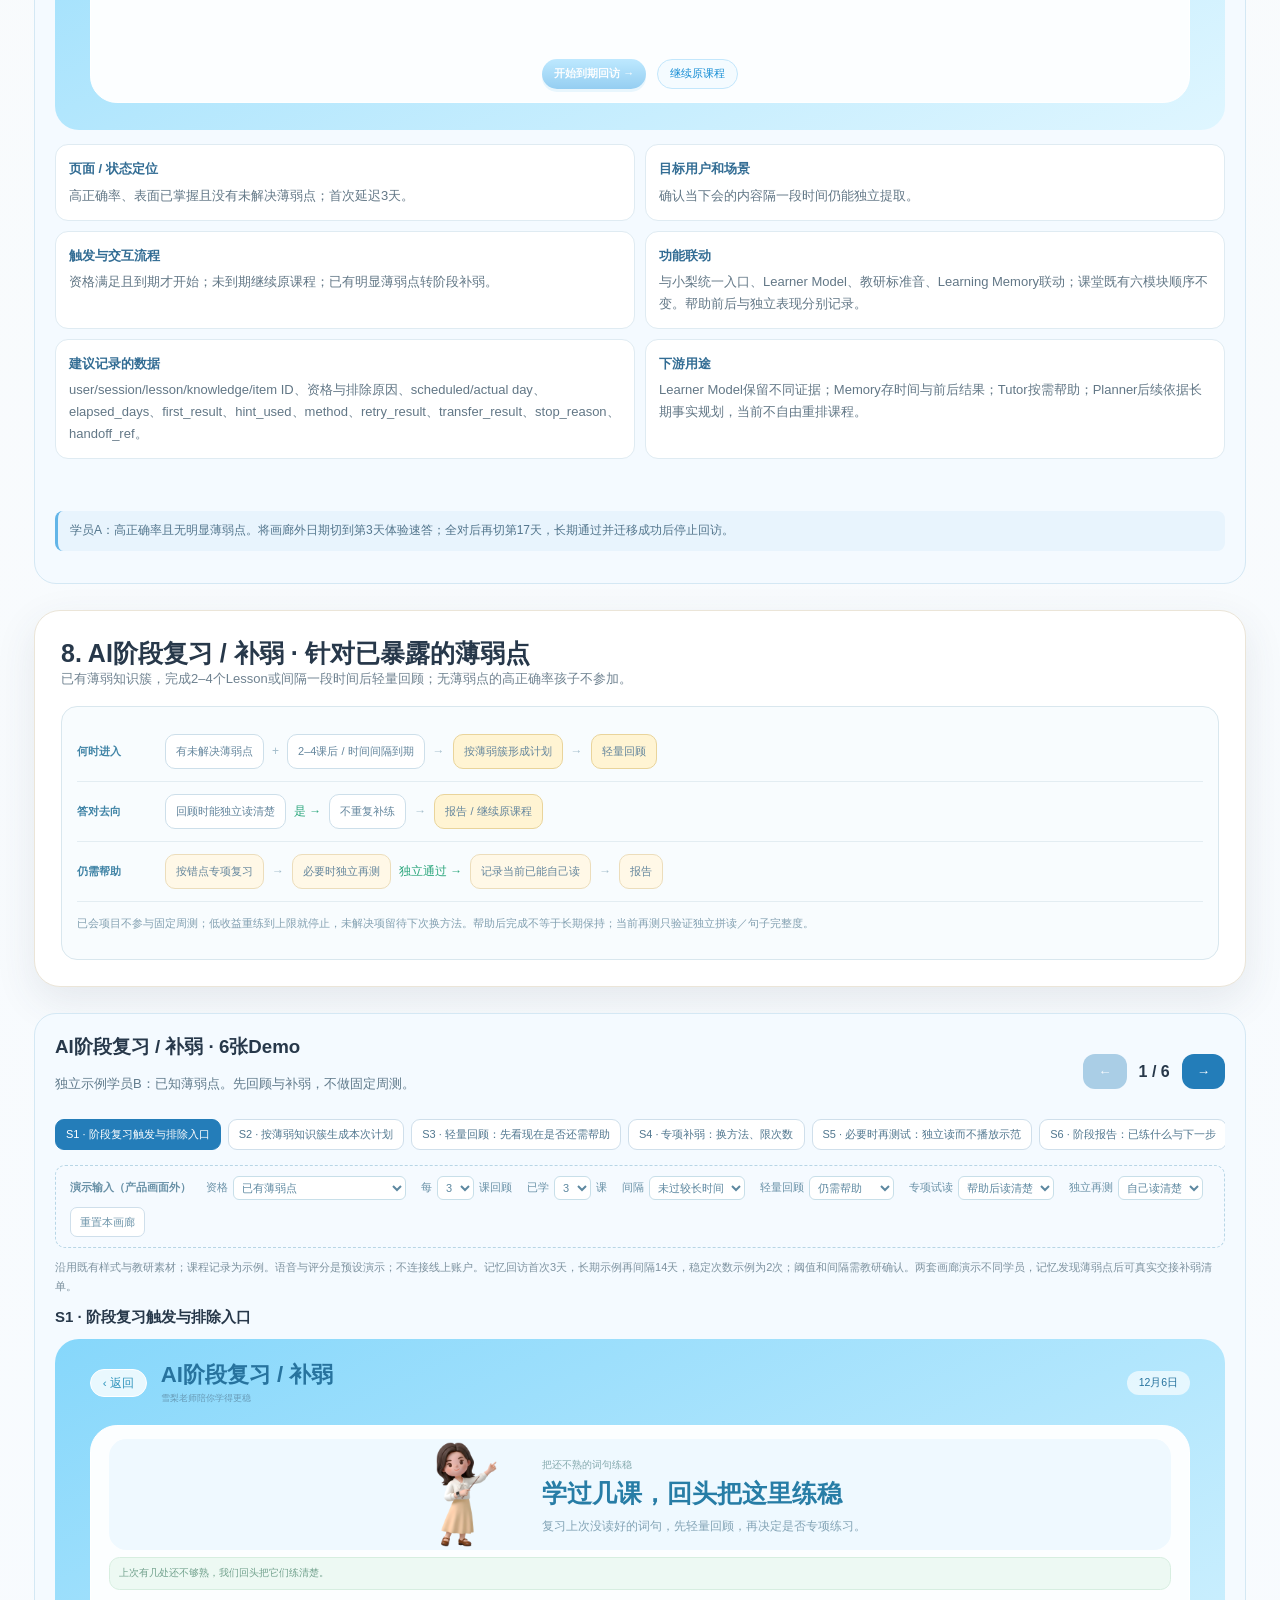
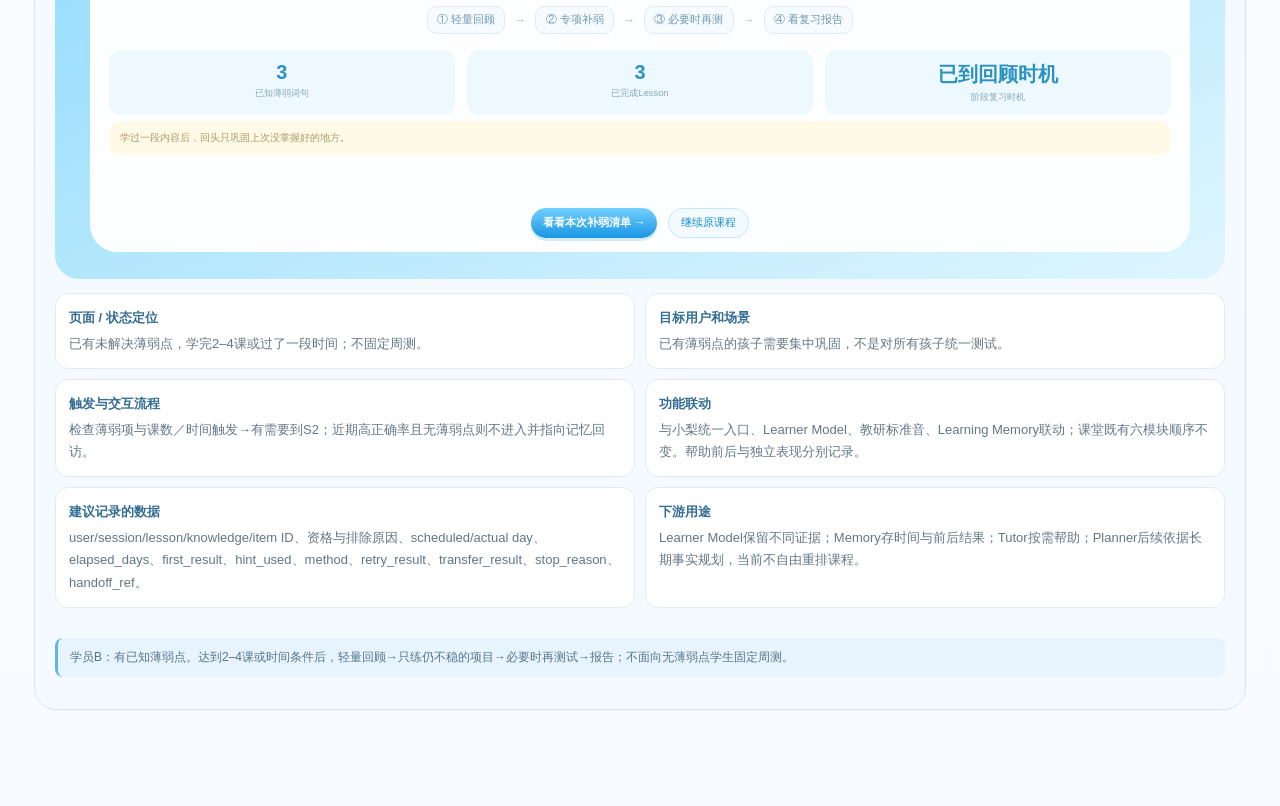
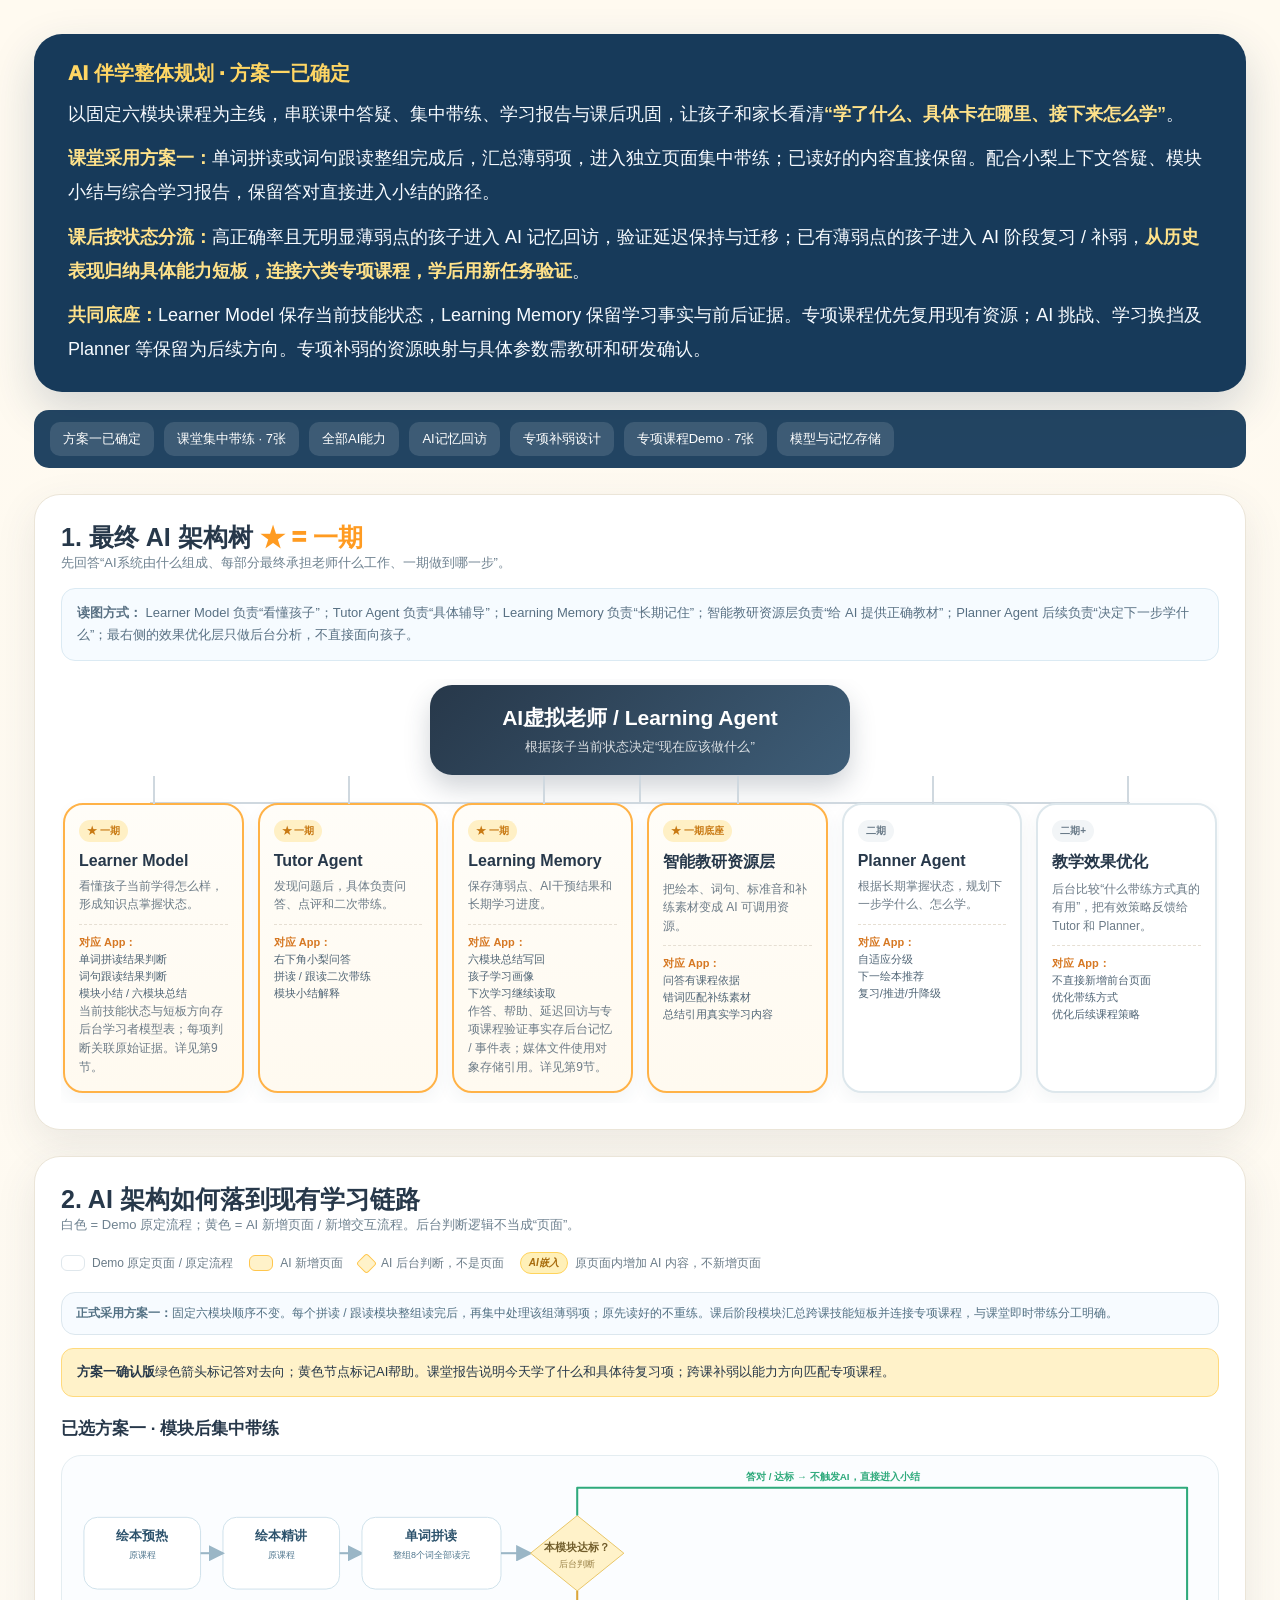
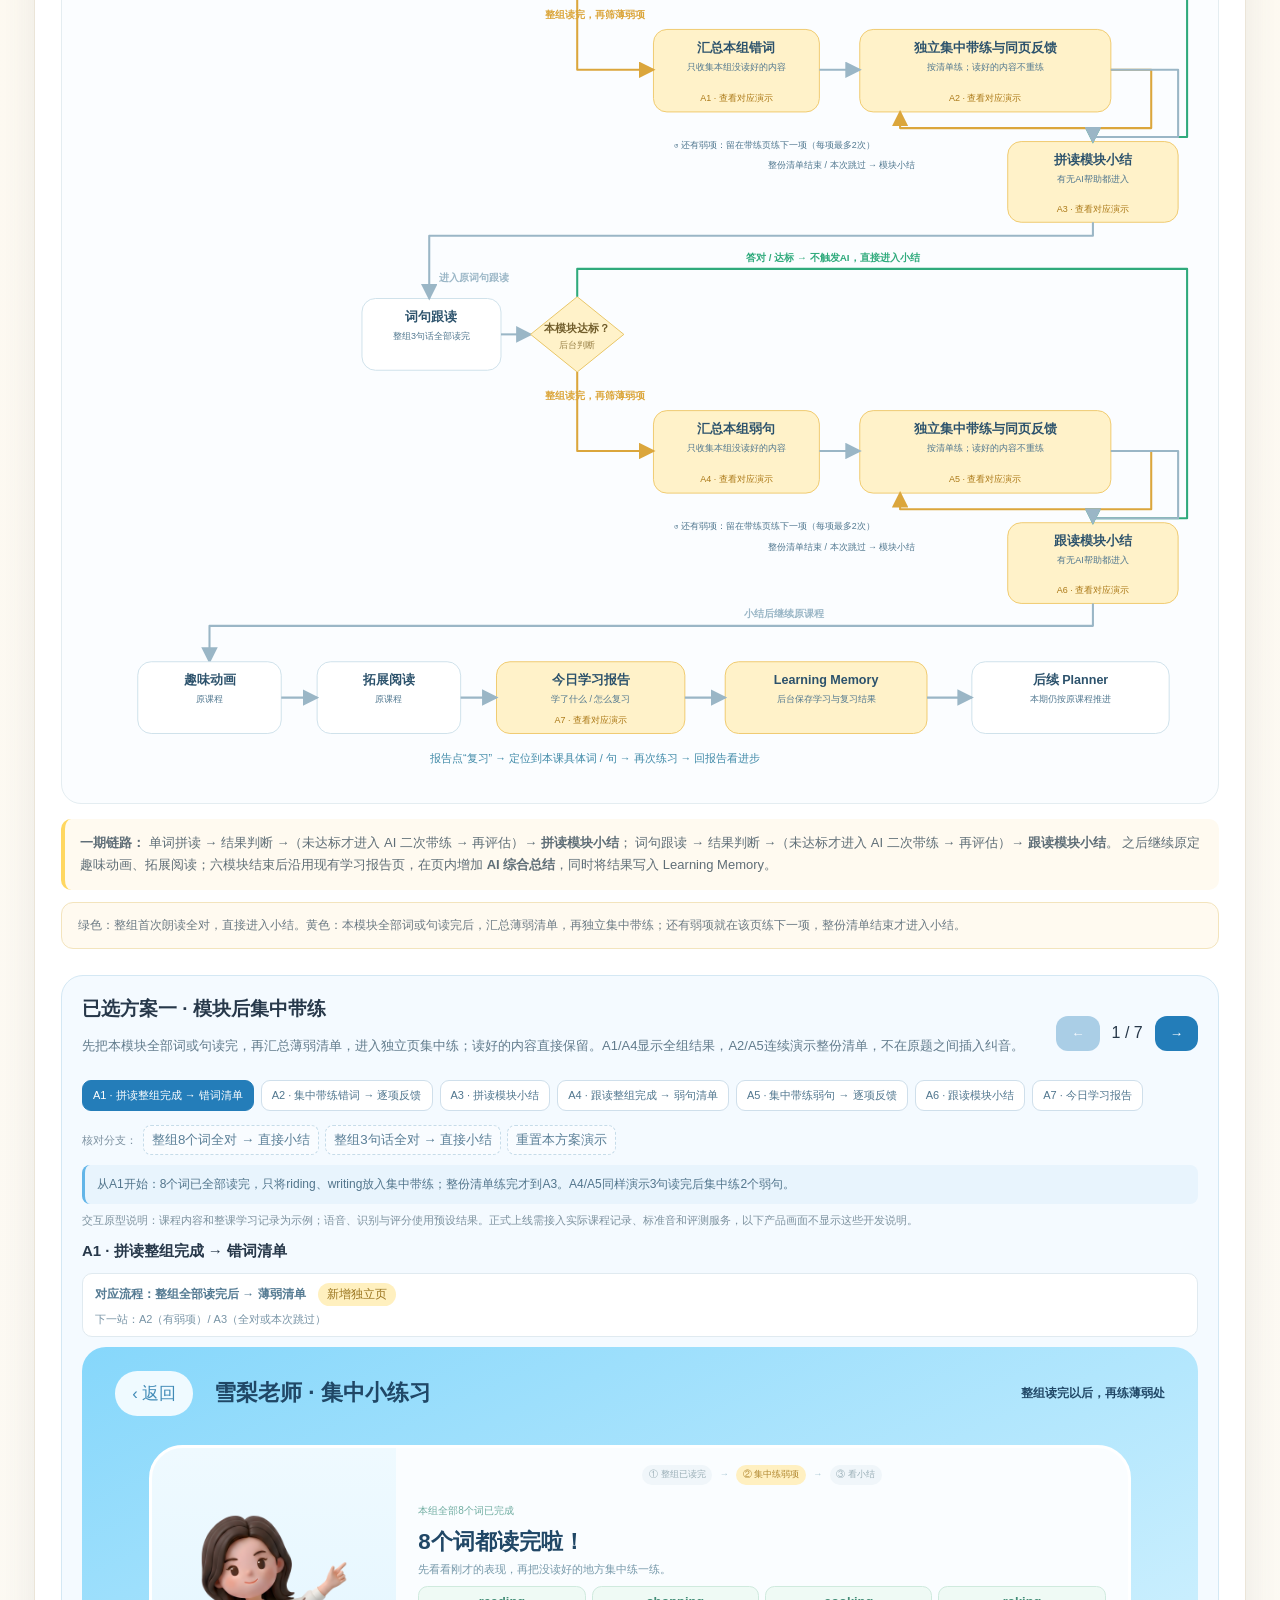
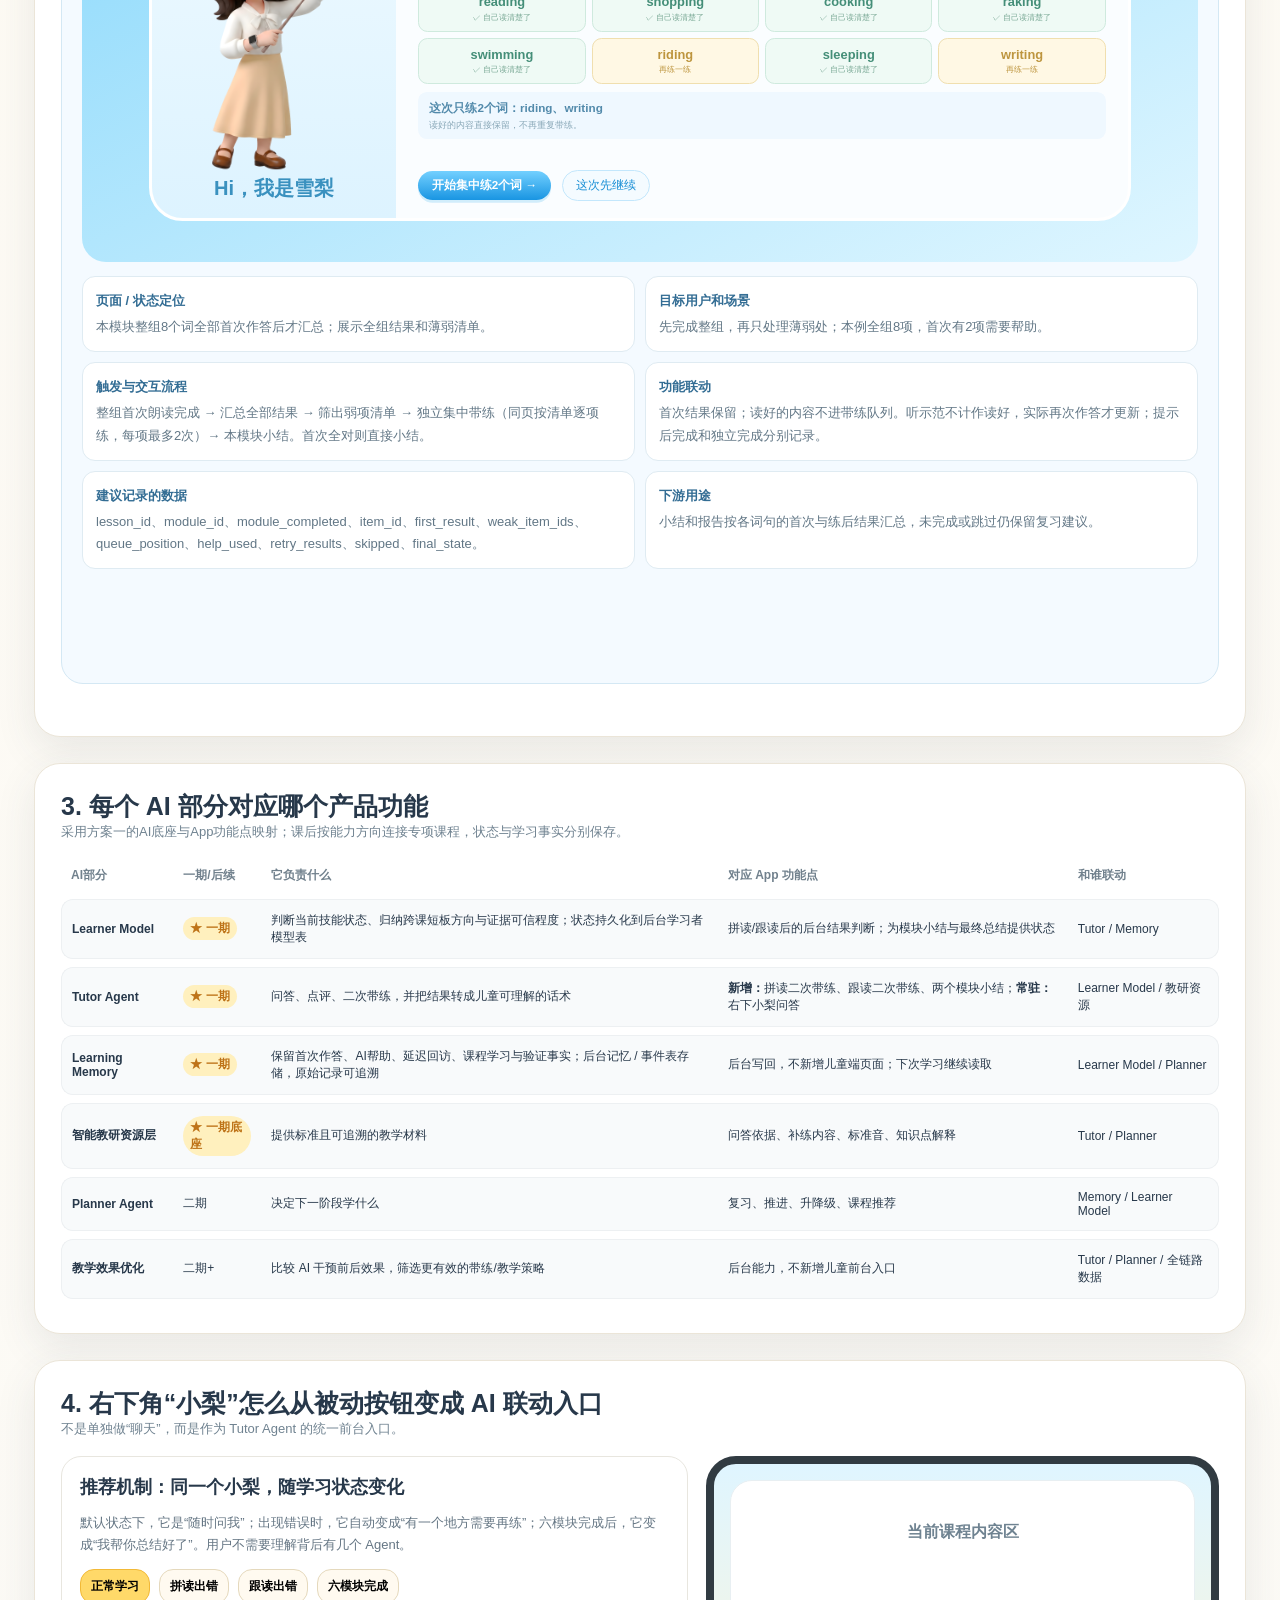
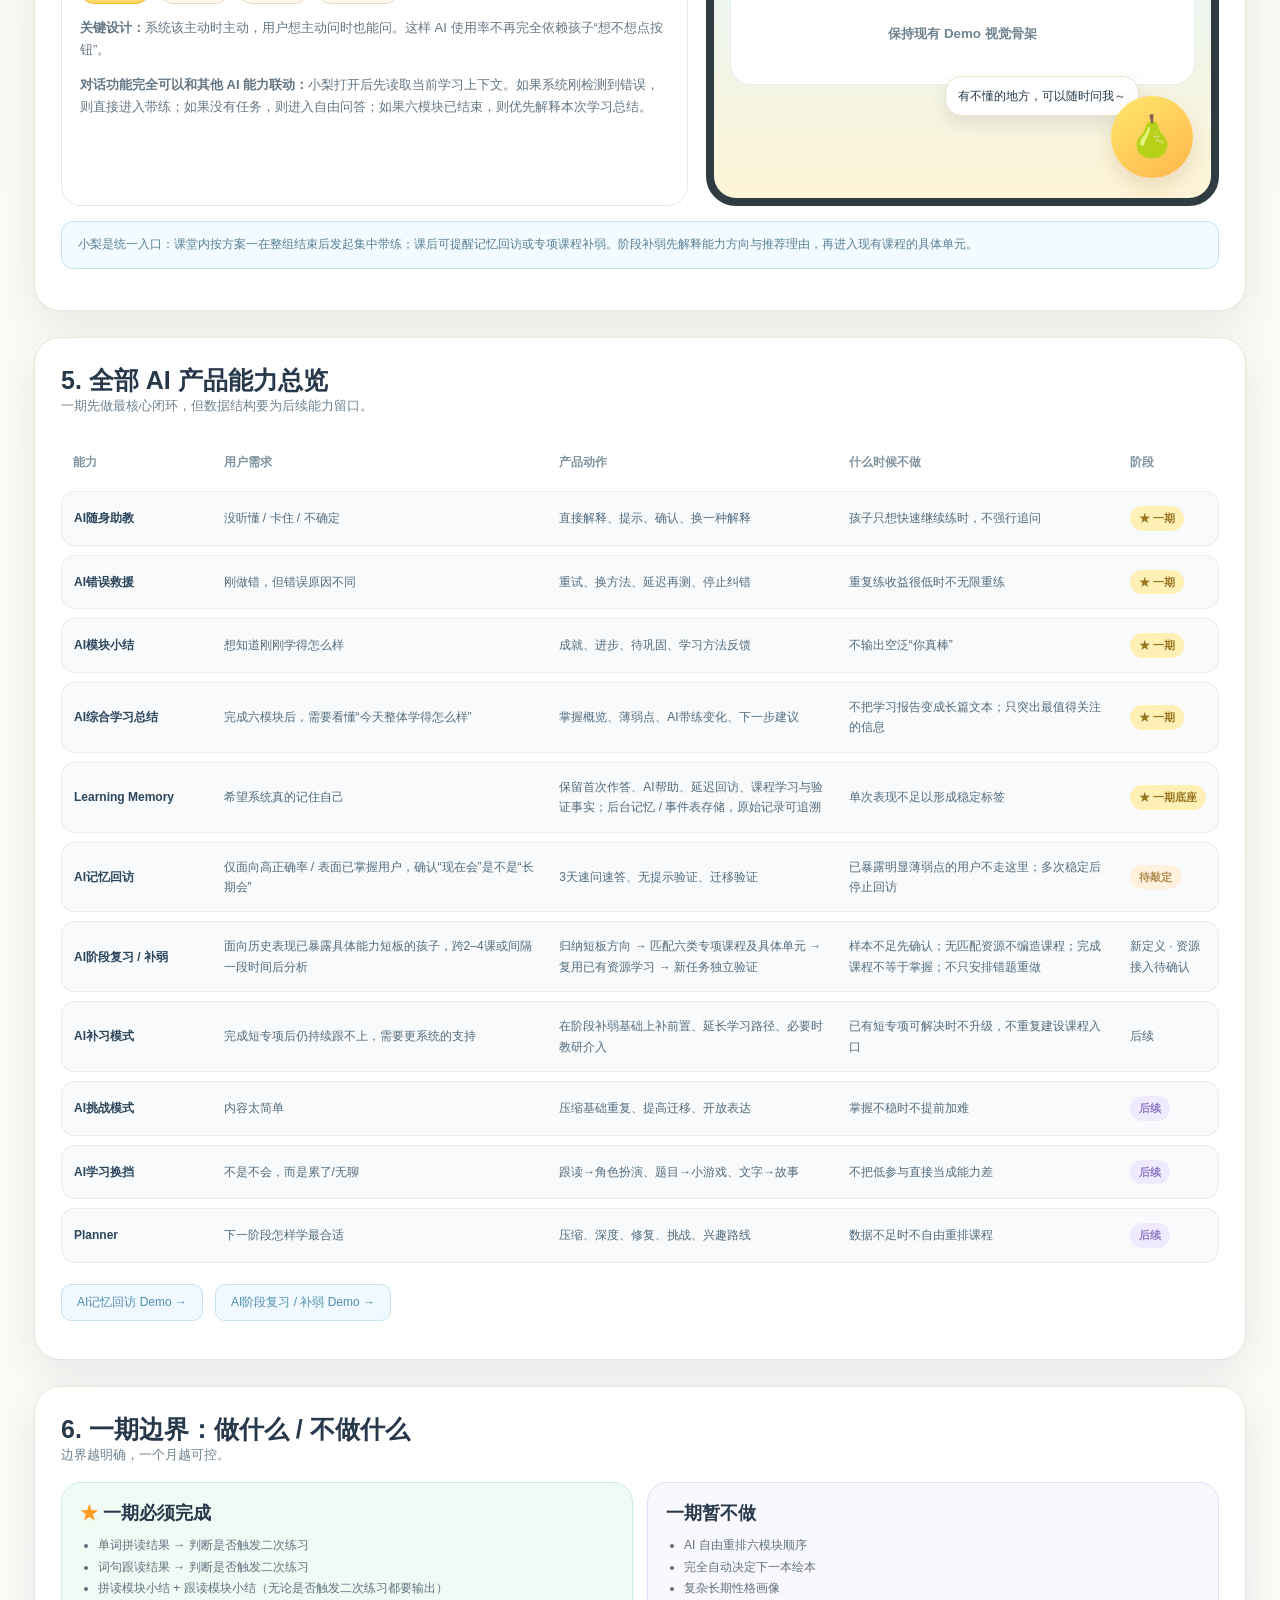
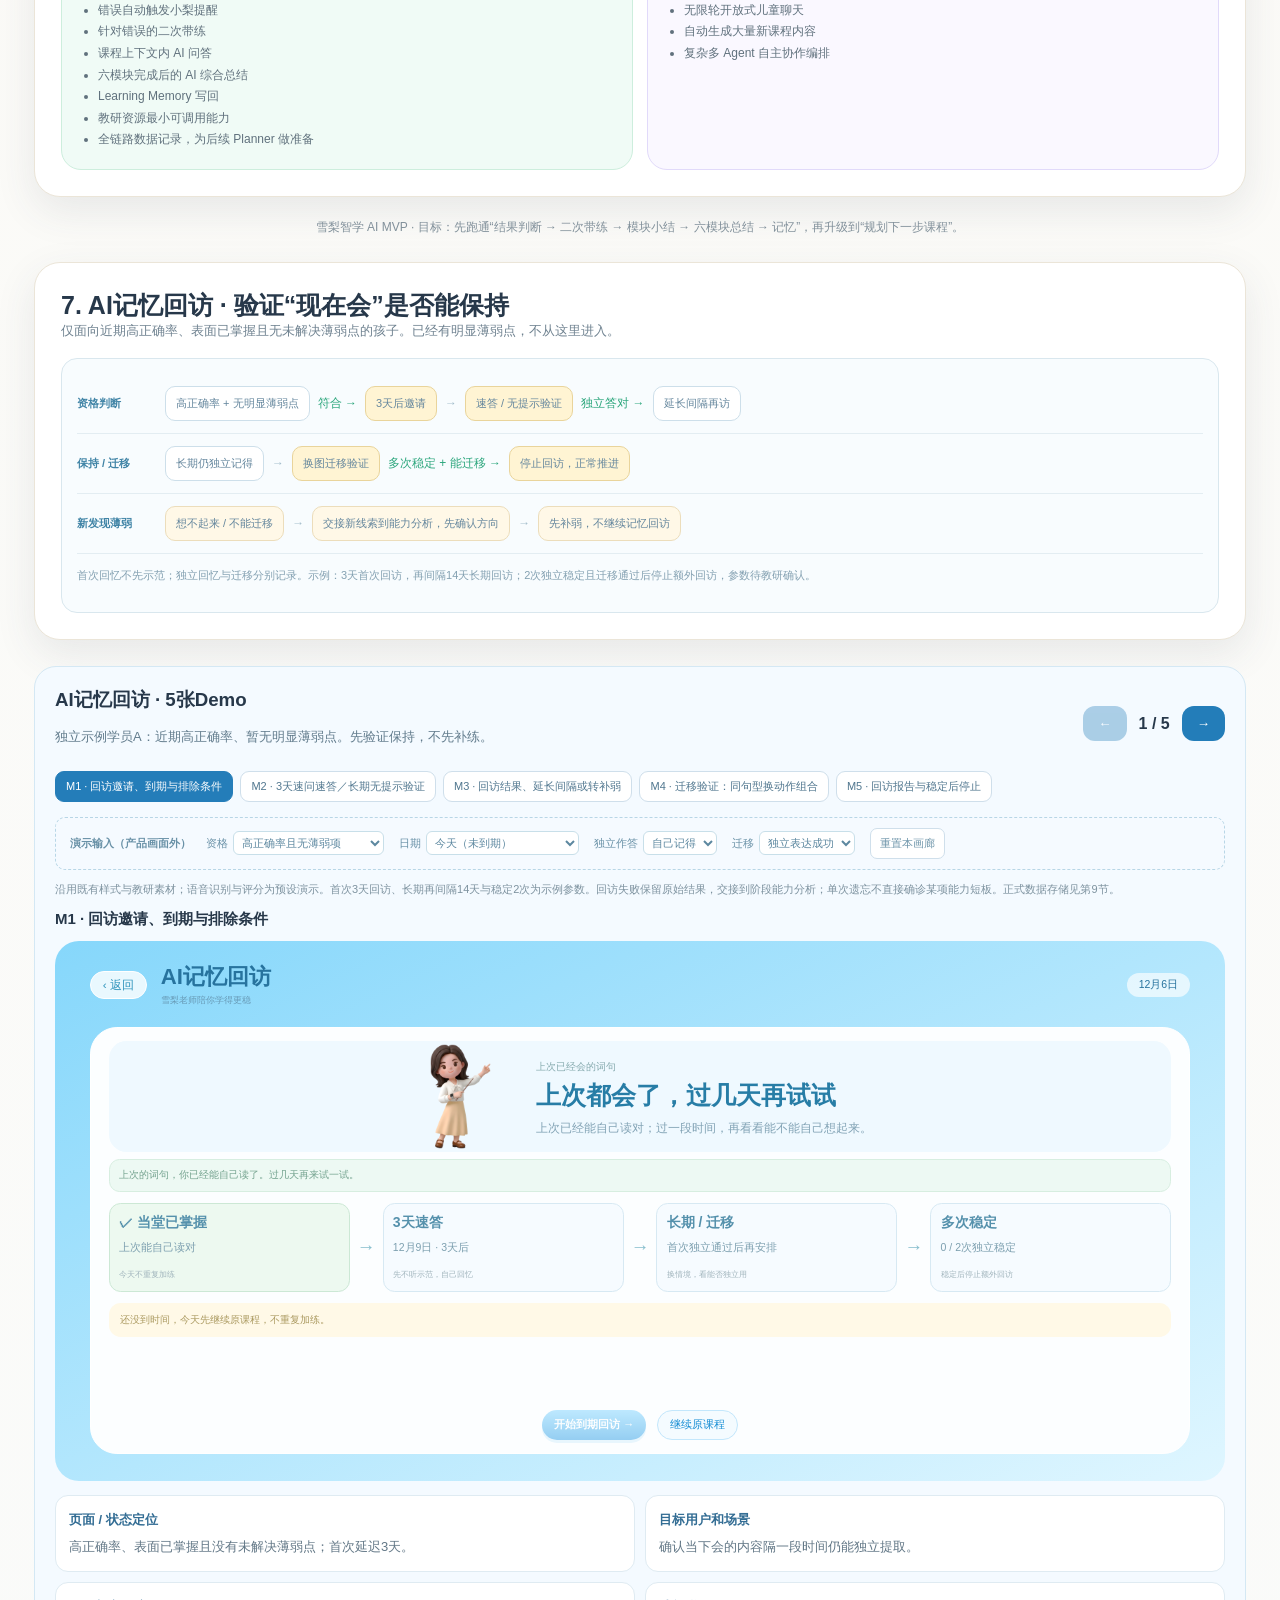
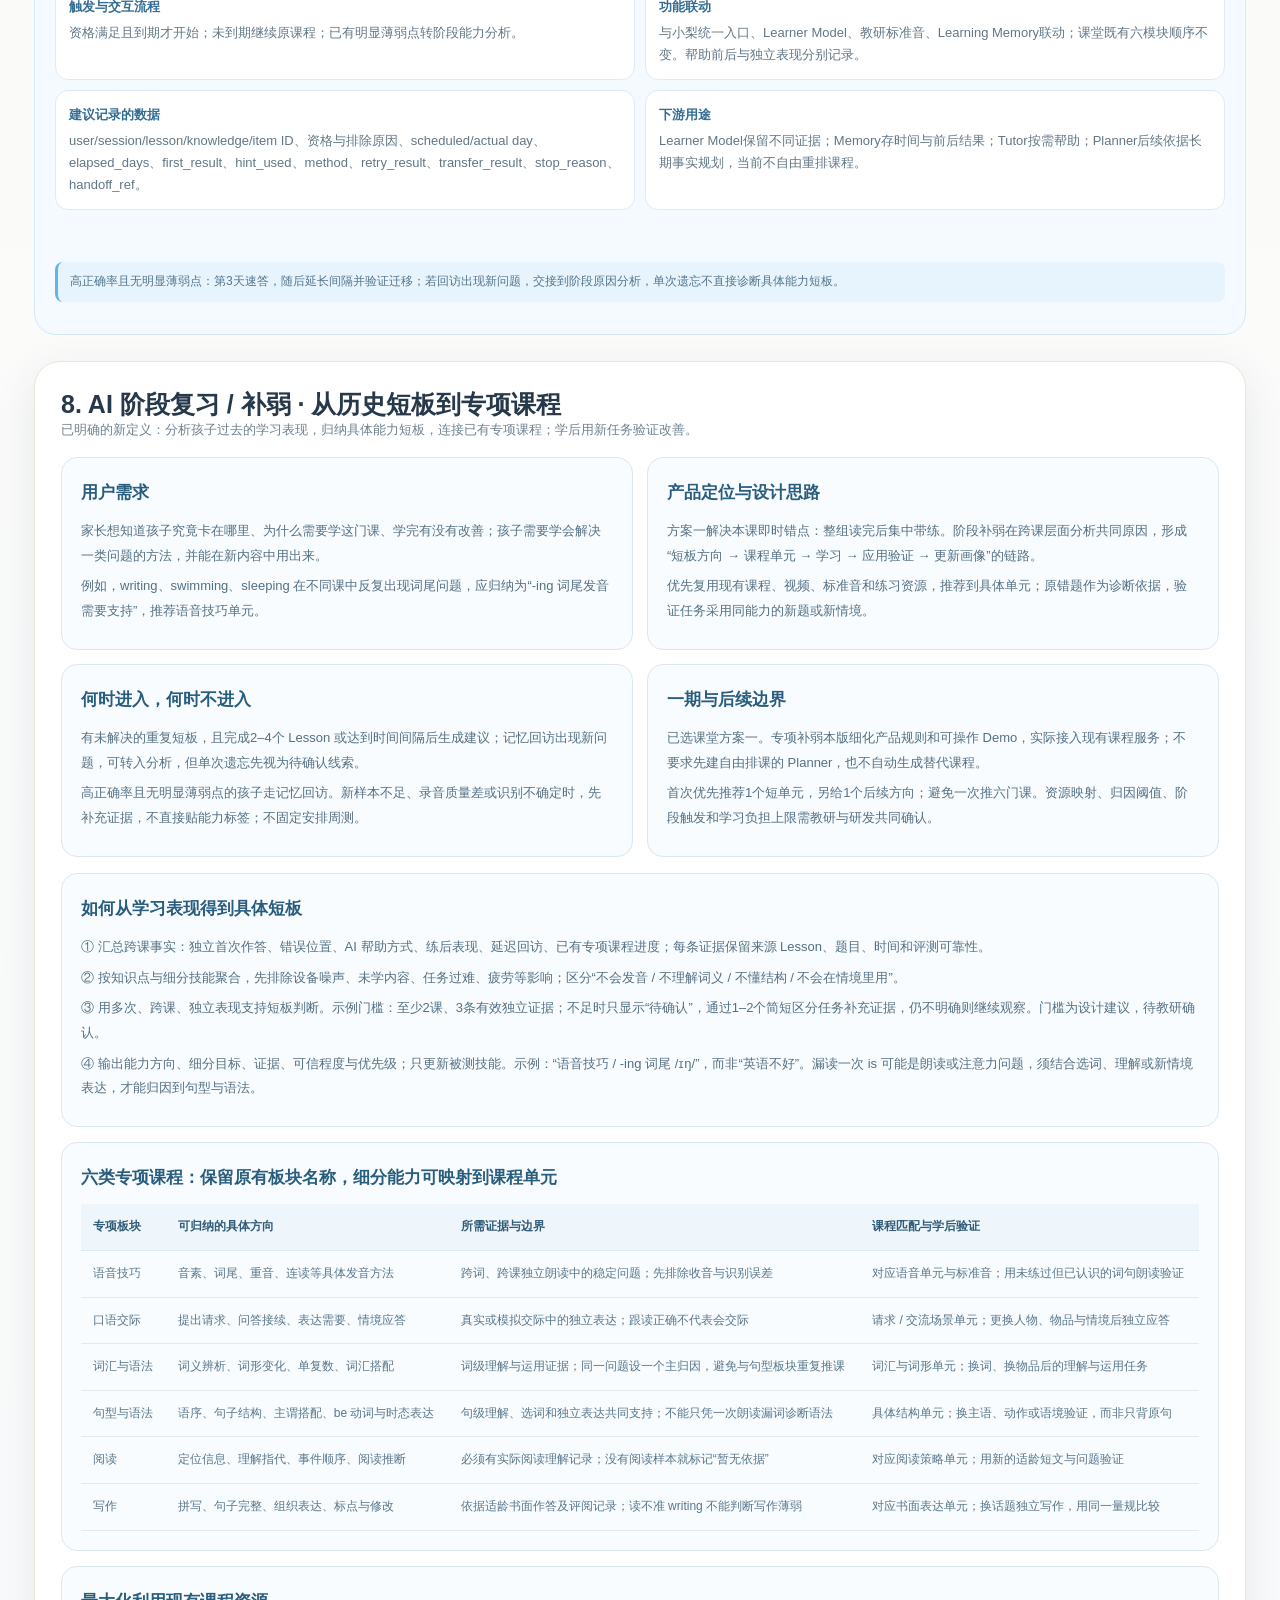
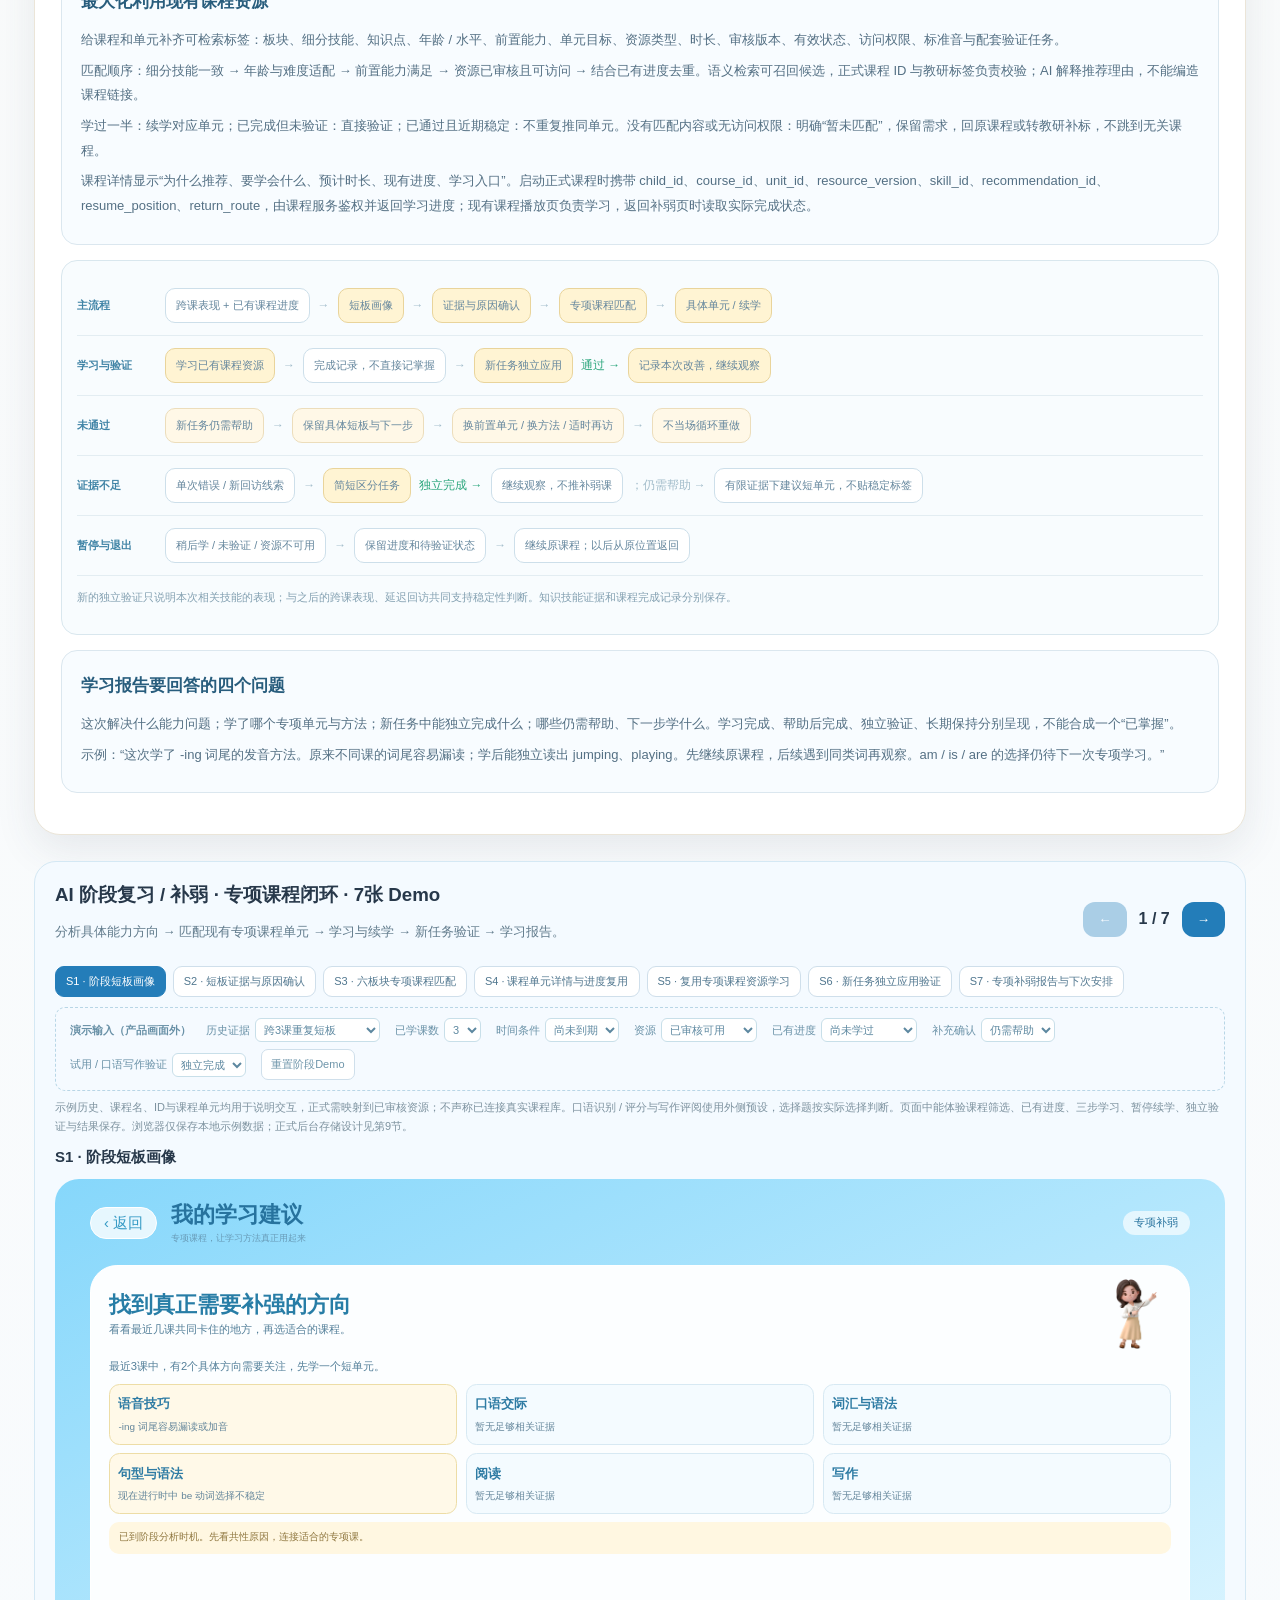
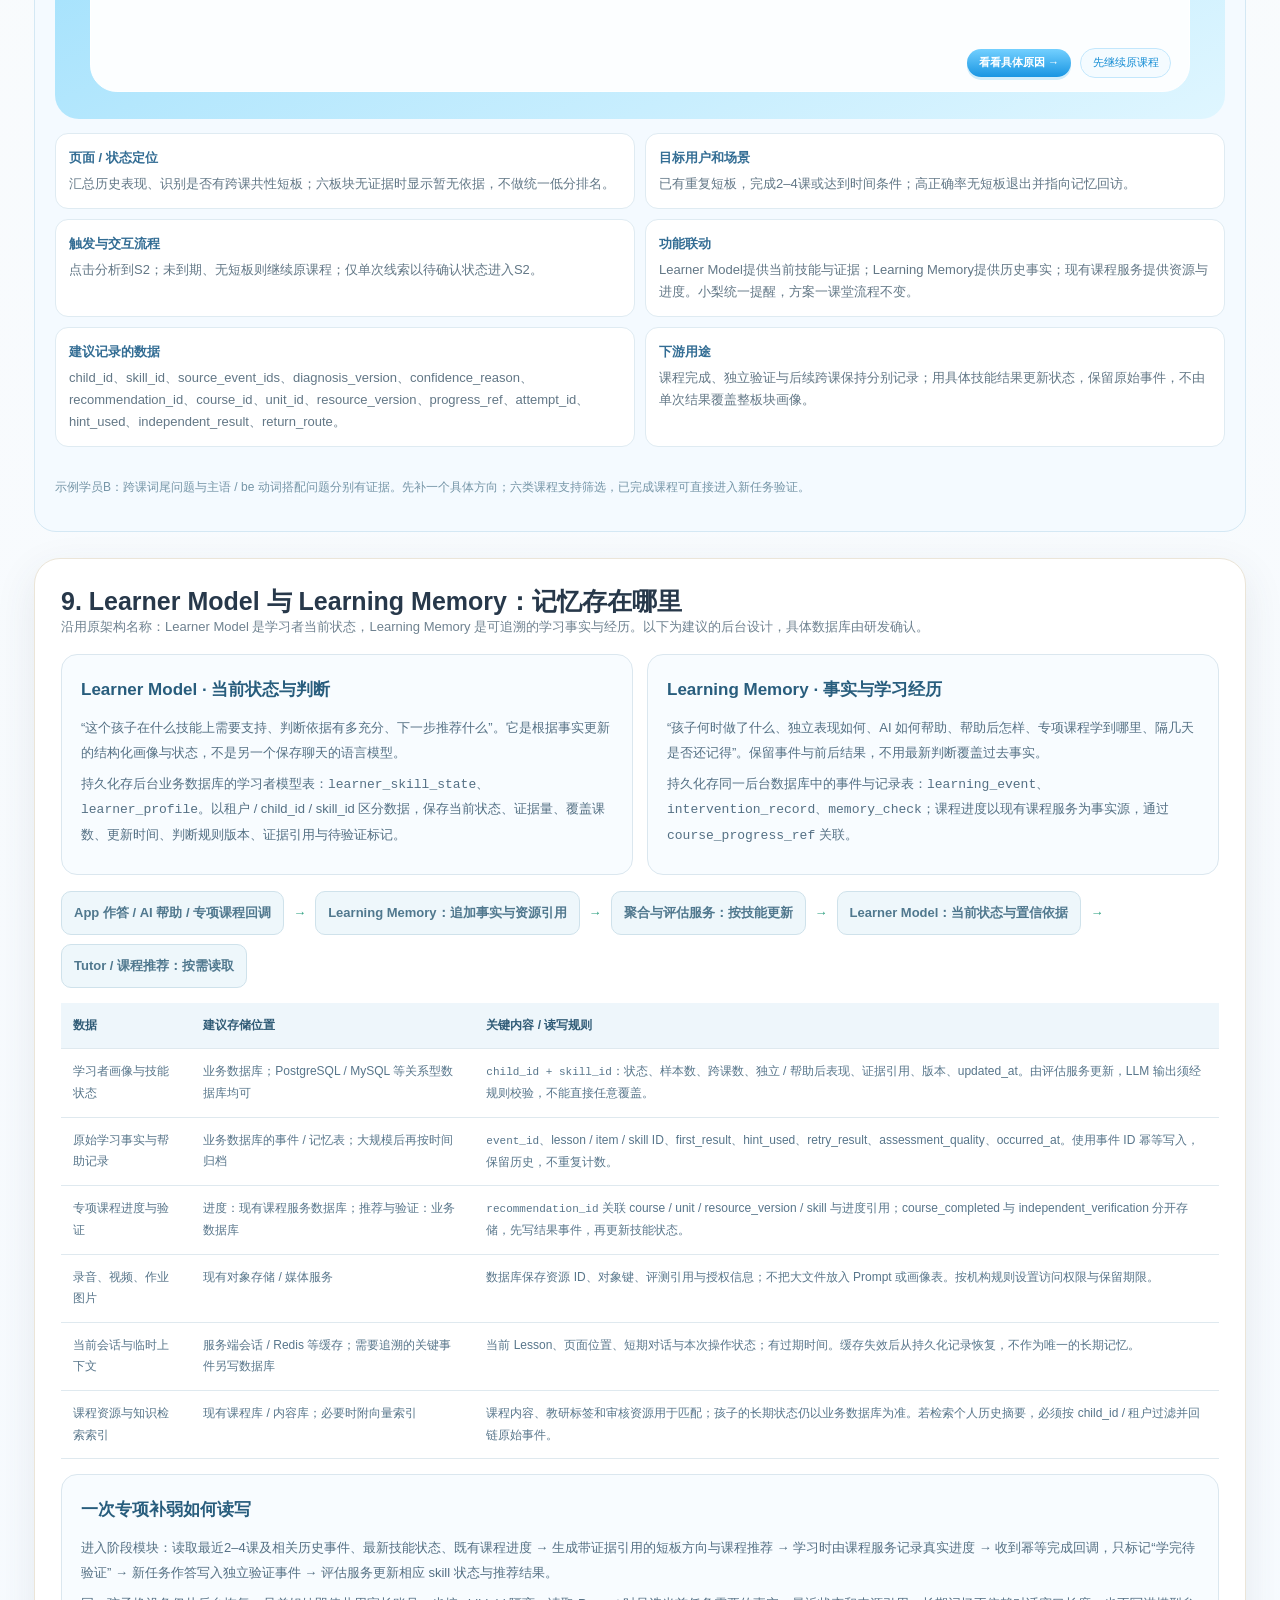
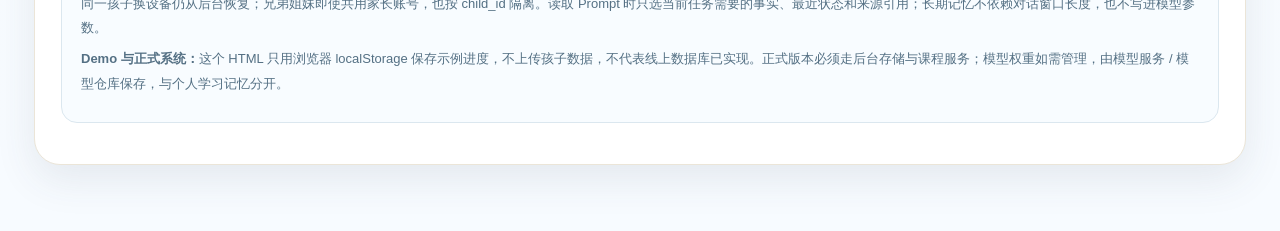
